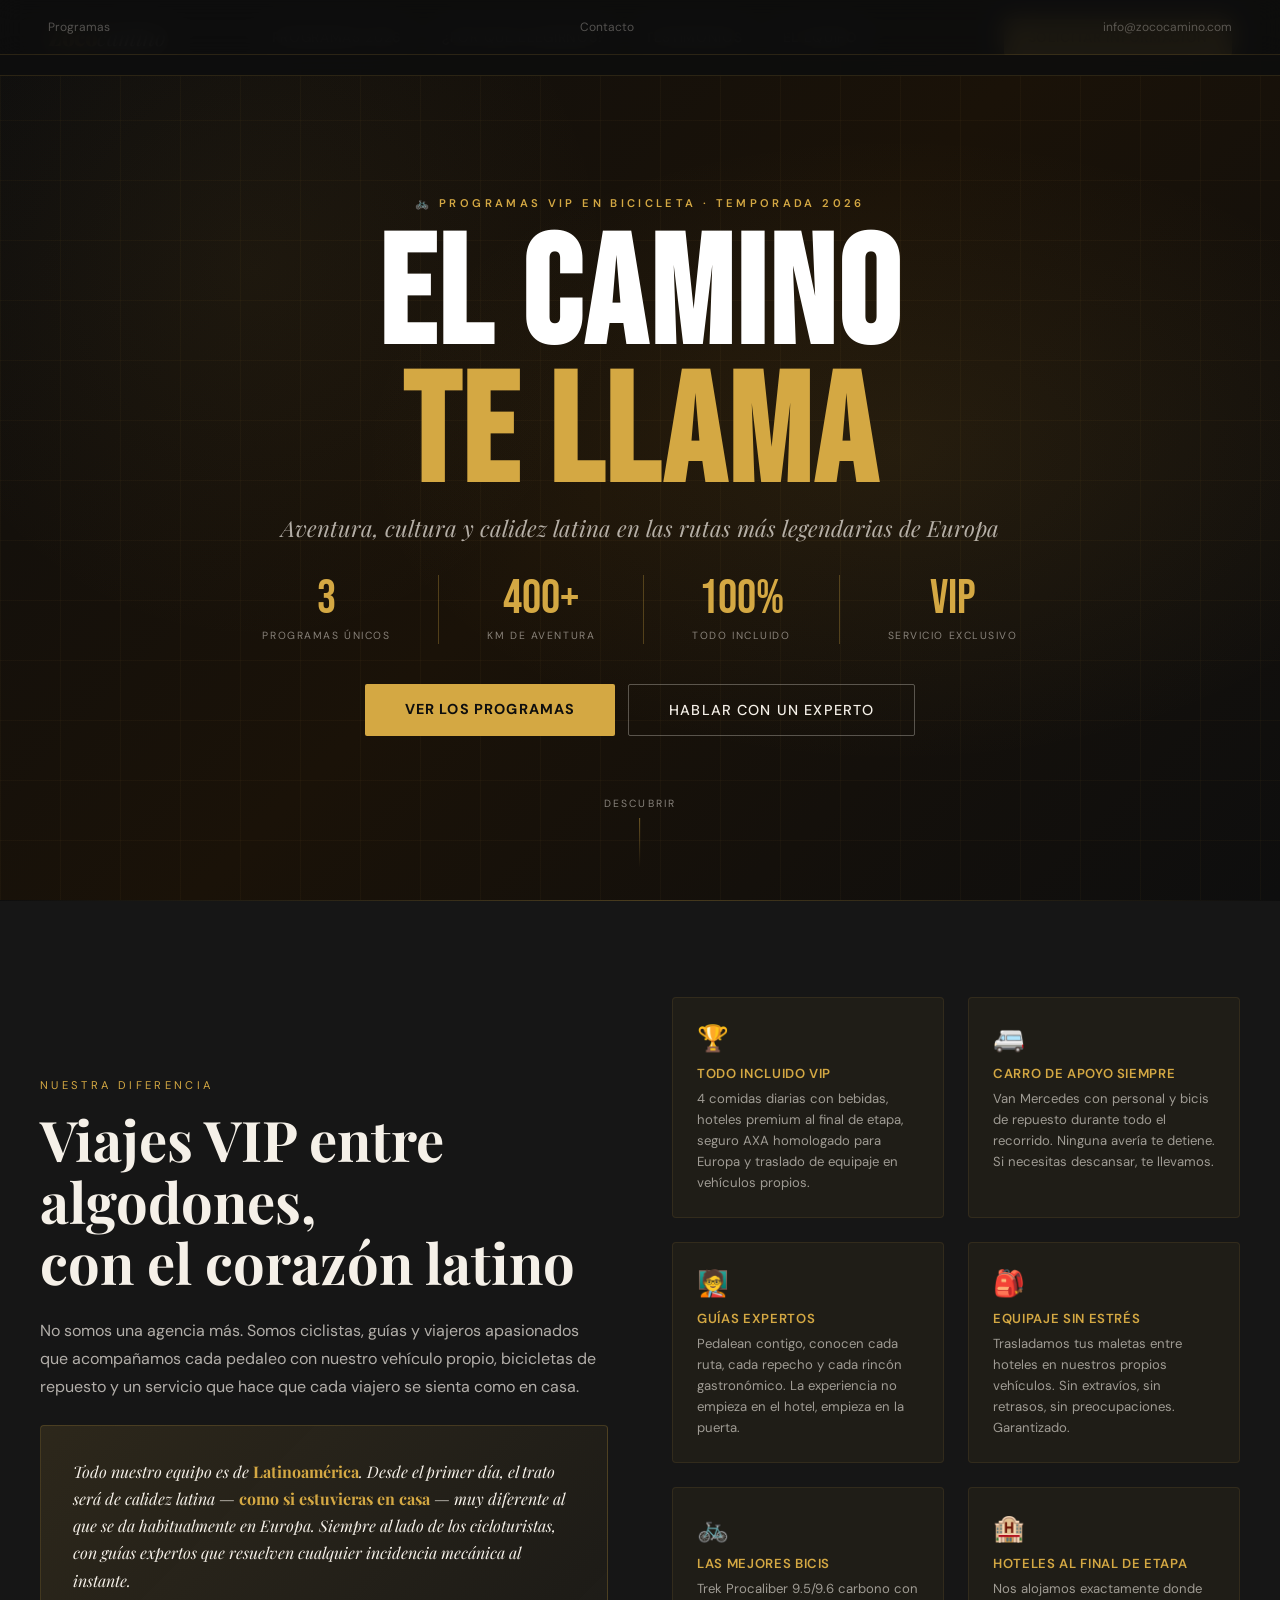
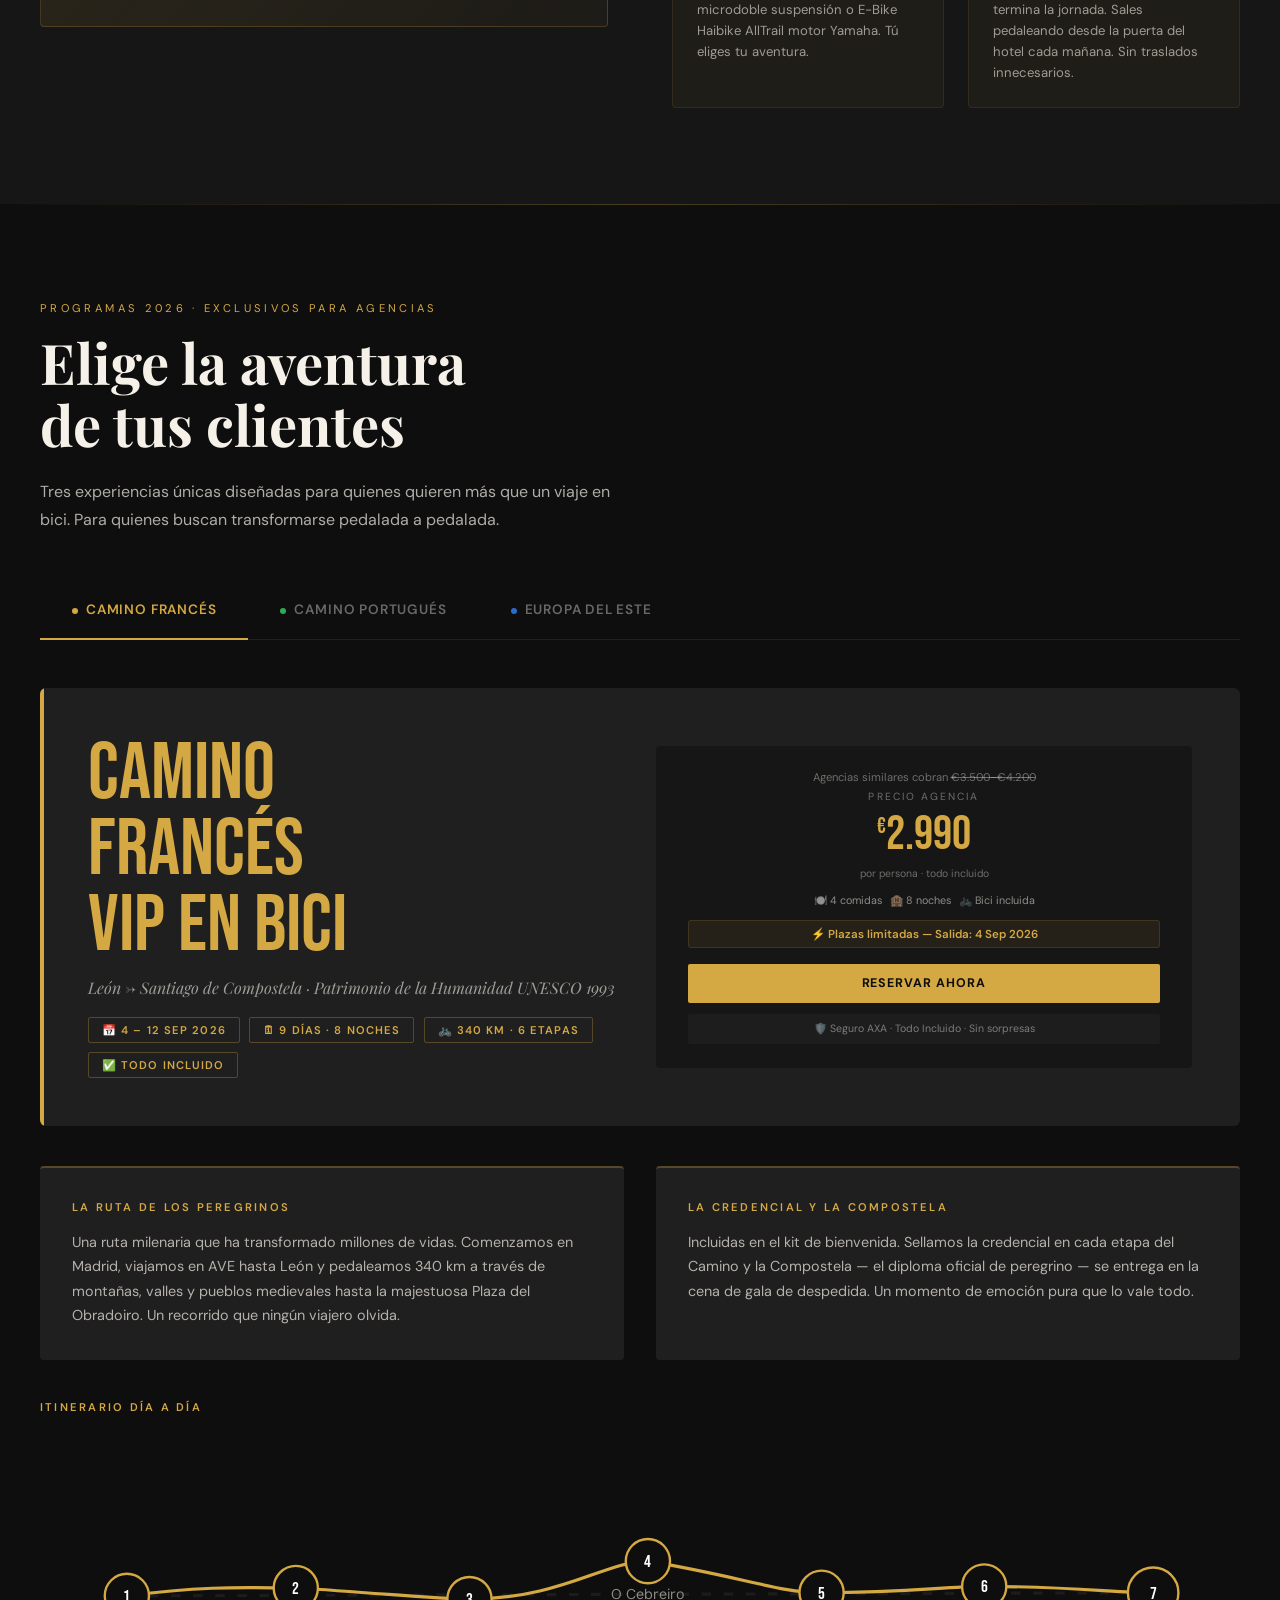
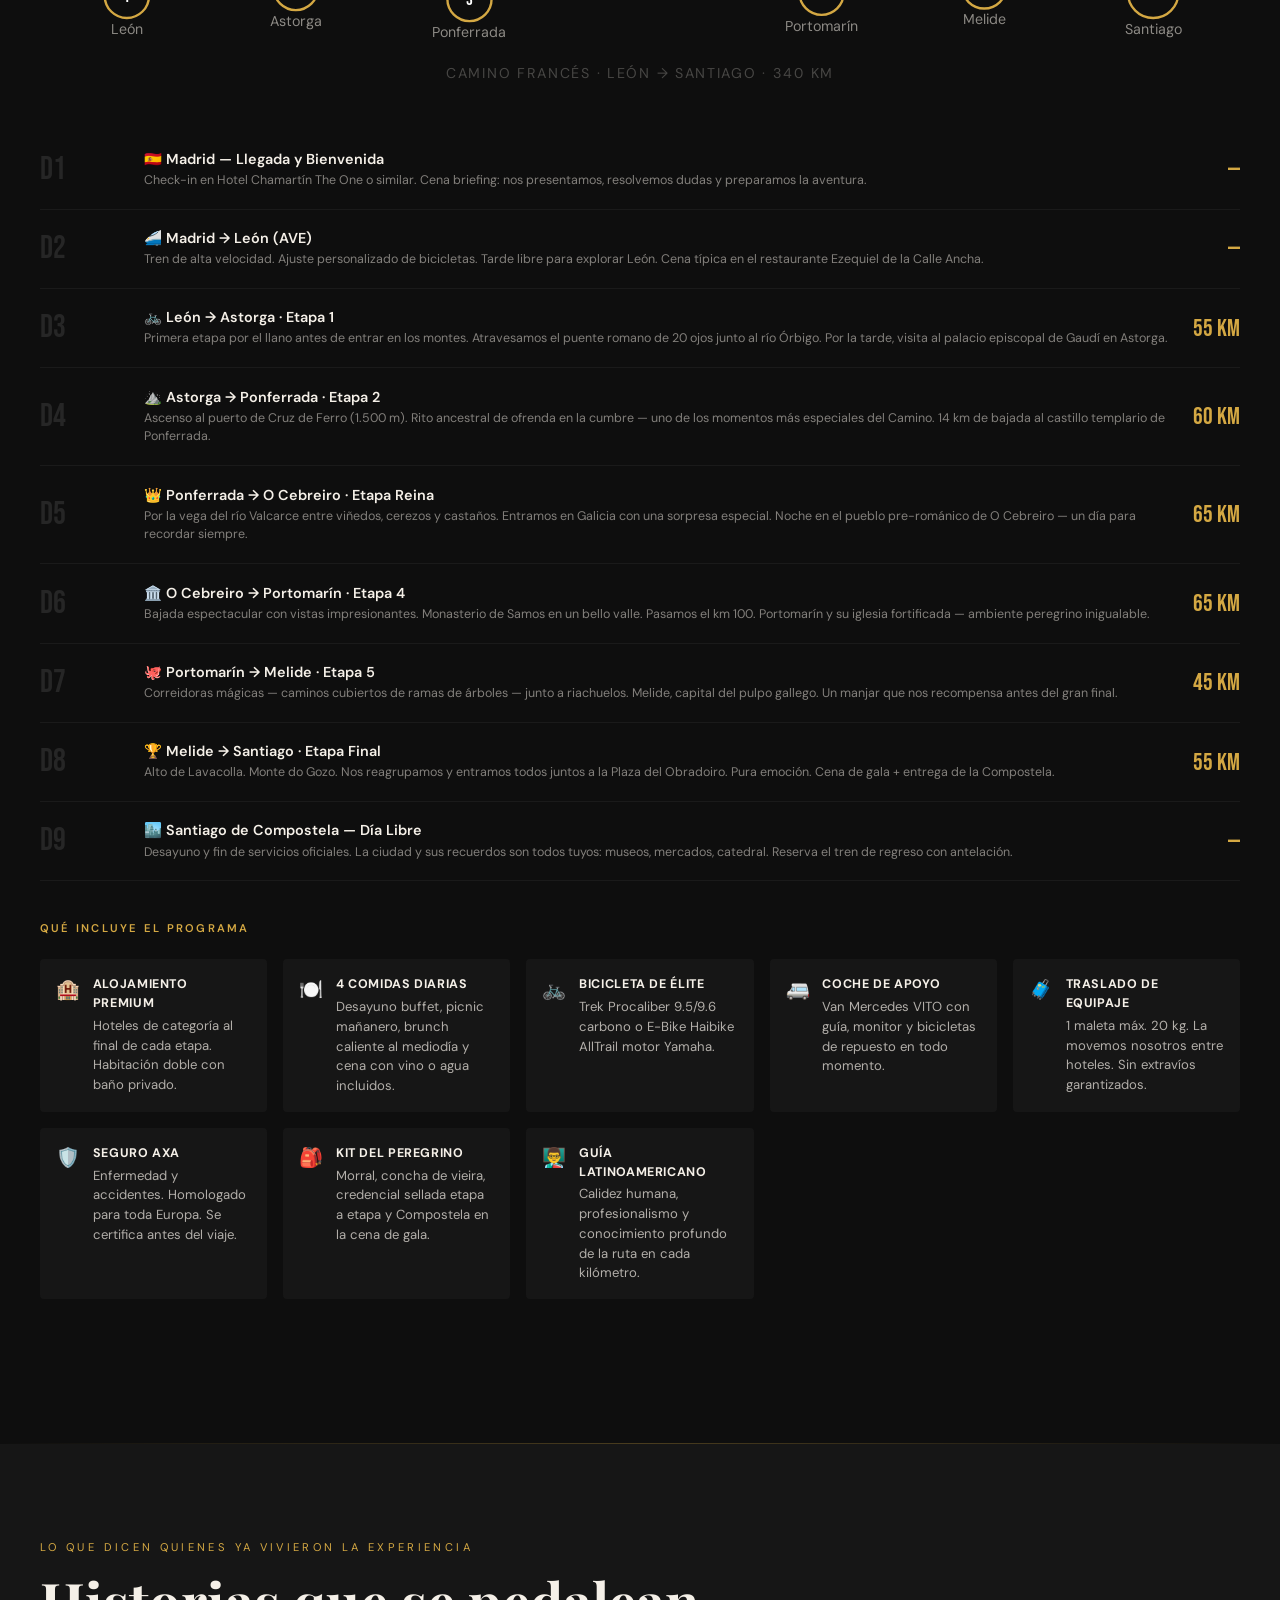
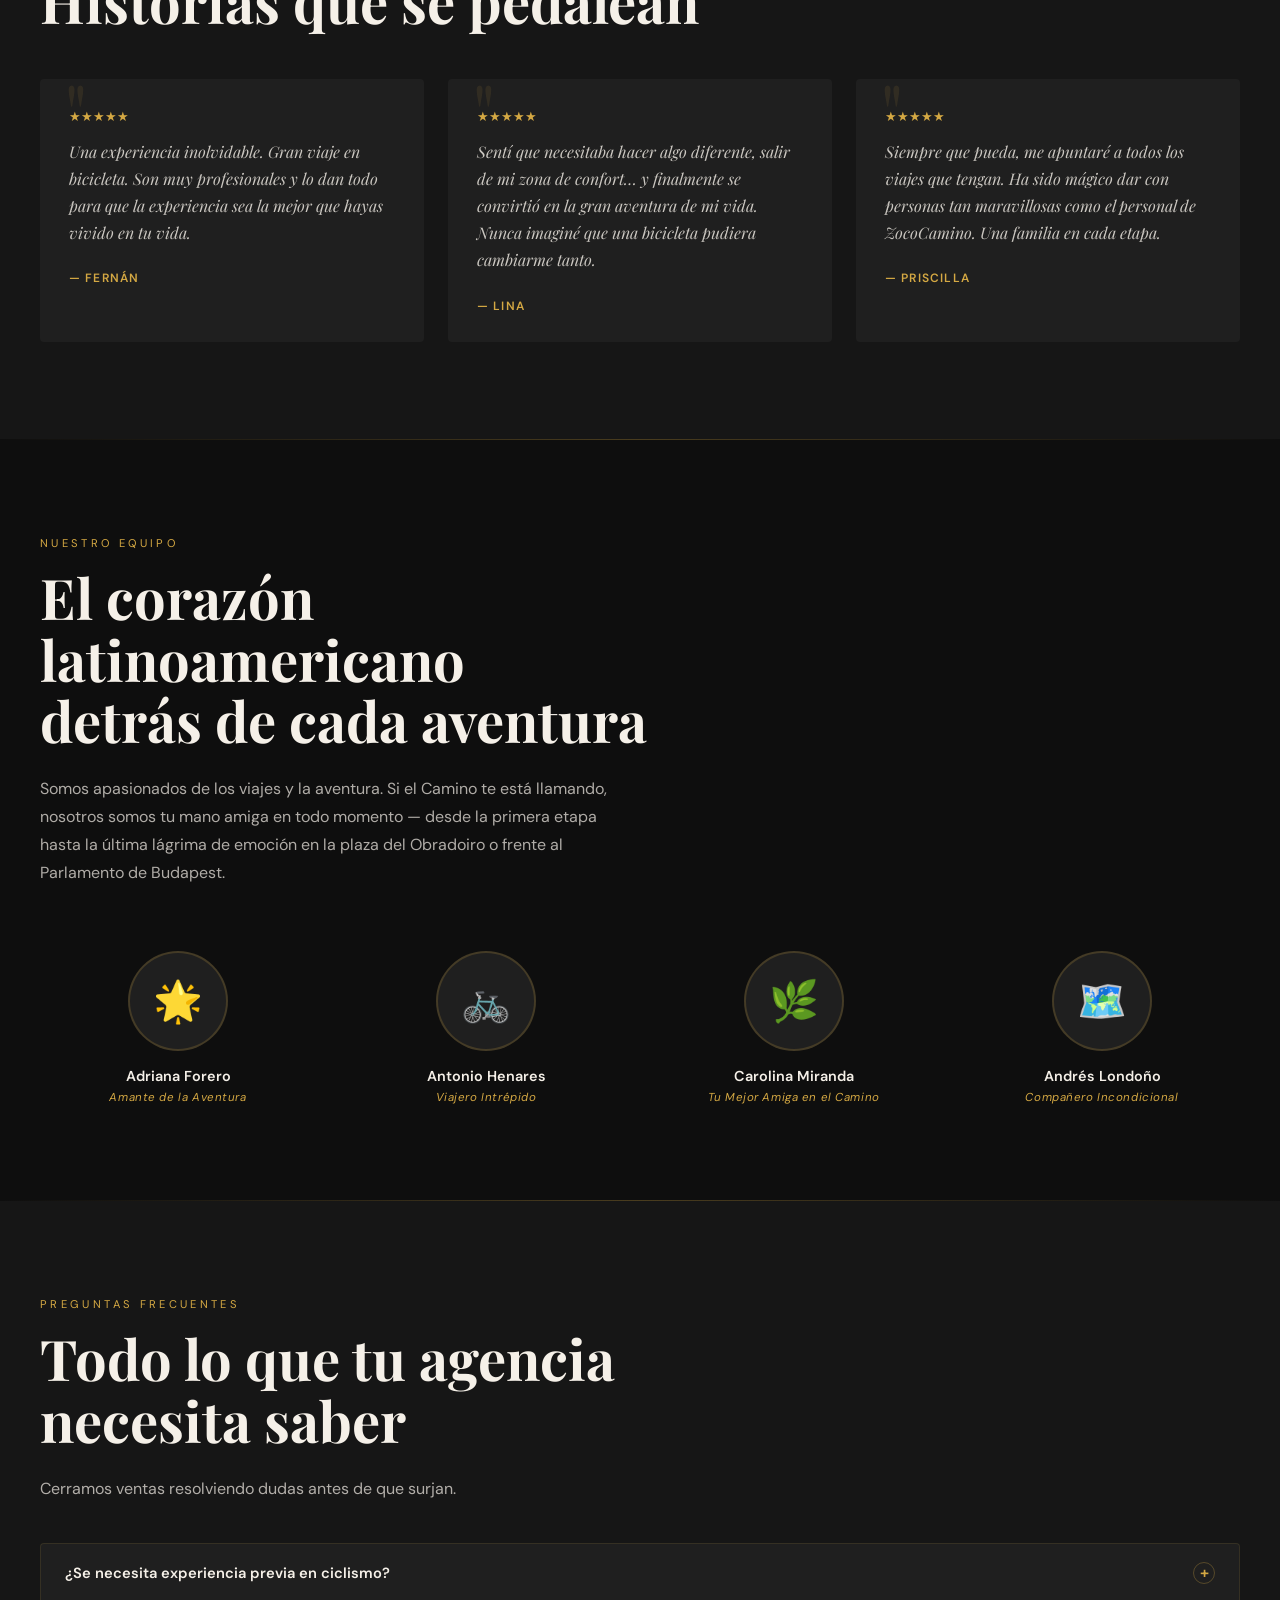
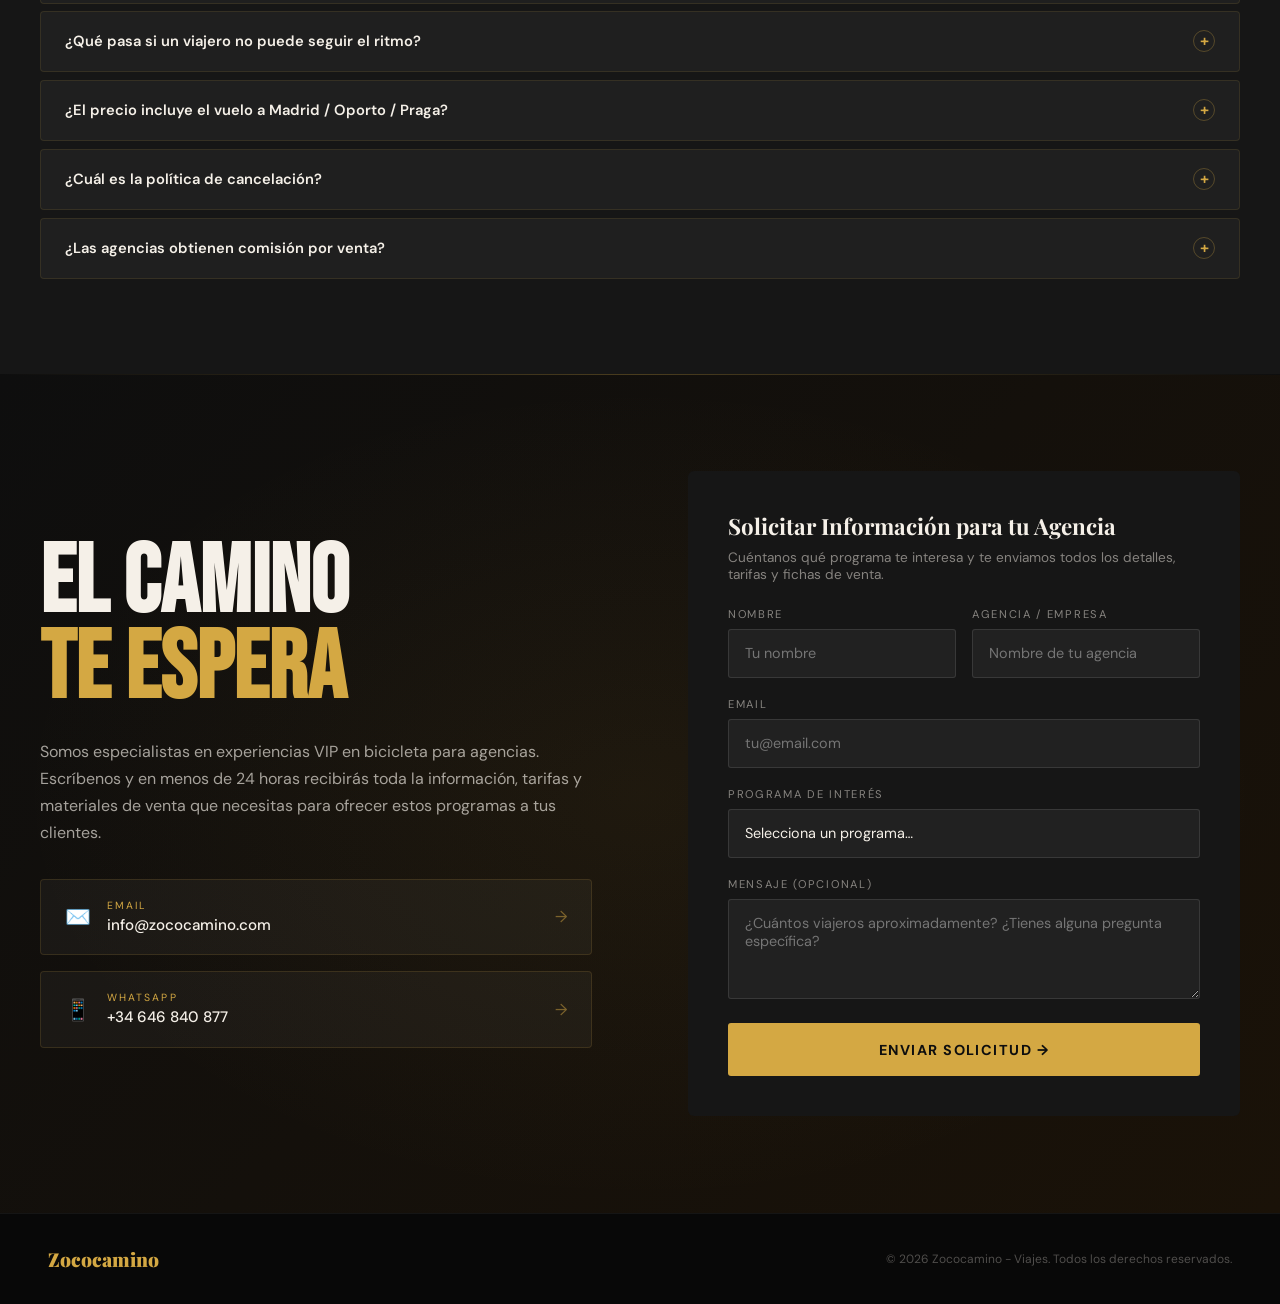
==== index.html @ 2bb159aa "feat: landing Zococamino 2026 — diseño VIP completo" ====
﻿<!DOCTYPE html>
<html lang="es">
<head>
  <meta charset="UTF-8">
  <meta name="viewport" content="width=device-width, initial-scale=1.0">
  <meta name="description" content="Zococamino — Experiencias VIP en bici 2026 para agencias: Camino de Santiago Francés, Camino Portugués por la Costa y Europa del Este. Todo incluido, guías latinoamericanos, carro de apoyo siempre.">
  <title>Zococamino · Experiencias VIP en Bicicleta 2026 para Agencias</title>
  <meta name="theme-color" content="#0E0E0E">
  <link rel="preconnect" href="https://fonts.googleapis.com">
  <link rel="preconnect" href="https://fonts.gstatic.com" crossorigin>
  <link rel="preload" as="style" href="https://fonts.googleapis.com/css2?family=Playfair+Display:ital,wght@0,400;0,700;0,900;1,400&family=DM+Sans:wght@300;400;500;600&family=Bebas+Neue&display=swap" onload="this.onload=null;this.rel='stylesheet'">
  <noscript><link rel="stylesheet" href="https://fonts.googleapis.com/css2?family=Playfair+Display:ital,wght@0,400;0,700;0,900;1,400&family=DM+Sans:wght@300;400;500;600&family=Bebas+Neue&display=swap"></noscript>
  <link rel="stylesheet" href="styles.css">
</head>
<body>

<!-- ============================
  NAV
============================= -->
<nav id="navbar" role="navigation" aria-label="Navegación principal">
  <a href="#hero" class="nav-logo" aria-label="Zococamino inicio">Zoco<span>camino</span></a>
  <ul class="nav-links" role="list">
    <li><a href="#programas">Programas 2026</a></li>
    <li><a href="#why">¿Por qué elegirnos?</a></li>
    <li><a href="#testimonios">Testimonios</a></li>
    <li><a href="#equipo">El Equipo</a></li>
    <li><a href="#contacto" class="nav-cta-mobile">Solicitar Información</a></li>
  </ul>
  <a href="#contacto" class="nav-cta">Solicitar Información</a>
  <button class="hamburger" id="hamburger" aria-label="Abrir menú" aria-expanded="false">
    <span></span><span></span><span></span>
  </button>
</nav>


<!-- ============================
  HERO
============================= -->
<section id="hero" aria-label="Portada">
  <div class="hero-bg" aria-hidden="true"></div>
  <div class="hero-grid" aria-hidden="true"></div>
  <div class="hero-content">
    <p class="hero-pretitle">🚲 Programas VIP en Bicicleta · Temporada 2026</p>
    <h1 class="hero-title">EL CAMINO<br><span class="gold">TE LLAMA</span></h1>
    <p class="hero-subtitle">Aventura, cultura y calidez latina en las rutas más legendarias de Europa</p>
    <div class="hero-stats" aria-label="Estadísticas del programa">
      <div class="hero-stat">
        <span class="hero-stat-num">3</span>
        <span class="hero-stat-label">Programas únicos</span>
      </div>
      <div class="hero-stat-divider" aria-hidden="true"></div>
      <div class="hero-stat">
        <span class="hero-stat-num">400+</span>
        <span class="hero-stat-label">km de aventura</span>
      </div>
      <div class="hero-stat-divider" aria-hidden="true"></div>
      <div class="hero-stat">
        <span class="hero-stat-num">100%</span>
        <span class="hero-stat-label">Todo incluido</span>
      </div>
      <div class="hero-stat-divider" aria-hidden="true"></div>
      <div class="hero-stat">
        <span class="hero-stat-num">VIP</span>
        <span class="hero-stat-label">Servicio exclusivo</span>
      </div>
    </div>
    <div class="hero-ctas">
      <a href="#programas" class="btn-primary">Ver los Programas</a>
      <a href="#contacto" class="btn-outline">Hablar con un experto</a>
    </div>
  </div>
  <div class="hero-scroll" aria-hidden="true">
    <span>Descubrir</span>
    <div class="hero-scroll-line"></div>
  </div>
</section>

<div class="divider" role="separator"></div>


<!-- ============================
  WHY ZOCOCAMINO
============================= -->
<section id="why" aria-labelledby="why-title">
  <div class="container">
    <div class="why-grid">
      <div class="reveal">
        <span class="section-label">Nuestra Diferencia</span>
        <h2 class="section-title" id="why-title">Viajes VIP entre algodones,<br>con el corazón latino</h2>
        <p class="section-body">
          No somos una agencia más. Somos ciclistas, guías y viajeros apasionados que acompañamos cada pedaleo con nuestro vehículo propio, bicicletas de repuesto y un servicio que hace que cada viajero se sienta como en casa.
        </p>
        <div class="highlight-box">
          <p>
            Todo nuestro equipo es de <strong>Latinoamérica</strong>. Desde el primer día, el trato será de calidez latina —
            <strong>como si estuvieras en casa</strong> — muy diferente al que se da habitualmente en Europa.
            Siempre al lado de los cicloturistas, con guías expertos que resuelven cualquier incidencia mecánica al instante.
          </p>
        </div>
      </div>
      <div class="why-features reveal reveal-delay-2">
        <div class="why-feature">
          <div class="why-feature-icon">🏆</div>
          <h4>Todo Incluido VIP</h4>
          <p>4 comidas diarias con bebidas, hoteles premium al final de etapa, seguro AXA homologado para Europa y traslado de equipaje en vehículos propios.</p>
        </div>
        <div class="why-feature">
          <div class="why-feature-icon">🚐</div>
          <h4>Carro de Apoyo Siempre</h4>
          <p>Van Mercedes con personal y bicis de repuesto durante todo el recorrido. Ninguna avería te detiene. Si necesitas descansar, te llevamos.</p>
        </div>
        <div class="why-feature">
          <div class="why-feature-icon">🧑‍🏫</div>
          <h4>Guías Expertos</h4>
          <p>Pedalean contigo, conocen cada ruta, cada repecho y cada rincón gastronómico. La experiencia no empieza en el hotel, empieza en la puerta.</p>
        </div>
        <div class="why-feature">
          <div class="why-feature-icon">🎒</div>
          <h4>Equipaje Sin Estrés</h4>
          <p>Trasladamos tus maletas entre hoteles en nuestros propios vehículos. Sin extravíos, sin retrasos, sin preocupaciones. Garantizado.</p>
        </div>
        <div class="why-feature">
          <div class="why-feature-icon">🚲</div>
          <h4>Las Mejores Bicis</h4>
          <p>Trek Procaliber 9.5/9.6 carbono con microdoble suspensión o E-Bike Haibike AllTrail motor Yamaha. Tú eliges tu aventura.</p>
        </div>
        <div class="why-feature">
          <div class="why-feature-icon">🏨</div>
          <h4>Hoteles al Final de Etapa</h4>
          <p>Nos alojamos exactamente donde termina la jornada. Sales pedaleando desde la puerta del hotel cada mañana. Sin traslados innecesarios.</p>
        </div>
      </div>
    </div>
  </div>
</section>

<div class="divider" role="separator"></div>


<!-- ============================
  PROGRAMS
============================= -->
<section id="programas" aria-labelledby="programs-title">
  <div class="container">
    <span class="section-label reveal">Programas 2026 · Exclusivos para Agencias</span>
    <h2 class="section-title reveal" id="programs-title">Elige la aventura<br>de tus clientes</h2>
    <p class="section-body reveal" style="margin-bottom:3rem">
      Tres experiencias únicas diseñadas para quienes quieren más que un viaje en bici.
      Para quienes buscan transformarse pedalada a pedalada.
    </p>

    <!-- TABS -->
    <div class="programs-tabs" role="tablist" aria-label="Selecciona un programa">
      <button class="tab-btn camino active" role="tab" aria-selected="true" aria-controls="panel-camino" data-tab="camino" id="tab-camino">
        <span class="tab-dot" aria-hidden="true"></span>Camino Francés
      </button>
      <button class="tab-btn portugues" role="tab" aria-selected="false" aria-controls="panel-portugues" data-tab="portugues" id="tab-portugues">
        <span class="tab-dot" aria-hidden="true"></span>Camino Portugués
      </button>
      <button class="tab-btn europa" role="tab" aria-selected="false" aria-controls="panel-europa" data-tab="europa" id="tab-europa">
        <span class="tab-dot" aria-hidden="true"></span>Europa del Este
      </button>
    </div>


    <!-- ================================================
      PANEL: CAMINO DE SANTIAGO FRANCÉS
    ================================================= -->
    <div class="tab-panel panel-camino active" id="panel-camino" role="tabpanel" aria-labelledby="tab-camino">

      <div class="program-banner">
        <div>
          <div class="program-banner-title">CAMINO<br>FRANCÉS<br>VIP EN BICI</div>
          <p class="program-banner-sub">León → Santiago de Compostela · Patrimonio de la Humanidad UNESCO 1993</p>
          <div class="program-tags">
            <span class="tag tag-outline">📅 4 – 12 Sep 2026</span>
            <span class="tag tag-outline">🗓 9 días · 8 noches</span>
            <span class="tag tag-outline">🚲 340 km · 6 etapas</span>
            <span class="tag tag-outline">✅ Todo Incluido</span>
          </div>
        </div>
        <div class="program-banner-price">
          <p class="price-comparison">Agencias similares cobran <s>€3.500–€4.200</s></p>
          <div class="price-label">Precio Agencia</div>
          <div class="price-amount"><span class="price-currency">€</span>2.990</div>
          <div class="price-note">por persona · todo incluido</div>
          <div class="price-includes-row">
            <span class="price-includes-item">🍽️ 4 comidas</span>
            <span class="price-includes-item">🏨 8 noches</span>
            <span class="price-includes-item">🚲 Bici incluida</span>
          </div>
          <p class="price-urgency">⚡ Plazas limitadas — Salida: 4 Sep 2026</p>
          <a href="#contacto" class="btn-primary btn-price-cta" style="margin-top:1rem;display:block;text-align:center;font-size:0.78rem;padding:0.7rem 1rem">Reservar Ahora</a>
          <p class="price-guarantee">🛡️ Seguro AXA · Todo Incluido · Sin sorpresas</p>
        </div>
      </div>

      <div class="program-details">
        <div class="detail-card">
          <h3>La Ruta de los Peregrinos</h3>
          <p>
            Una ruta milenaria que ha transformado millones de vidas. Comenzamos en Madrid, viajamos en AVE hasta León y pedaleamos 340 km a través de montañas, valles y pueblos medievales hasta la majestuosa Plaza del Obradoiro. Un recorrido que ningún viajero olvida.
          </p>
        </div>
        <div class="detail-card">
          <h3>La Credencial y la Compostela</h3>
          <p>
            Incluidas en el kit de bienvenida. Sellamos la credencial en cada etapa del Camino y la Compostela — el diploma oficial de peregrino — se entrega en la cena de gala de despedida. Un momento de emoción pura que lo vale todo.
          </p>
        </div>
      </div>

      <div class="itinerary">
        <h3>Itinerario Día a Día</h3>

        <div class="route-map-wrapper" aria-hidden="true">
          <svg class="route-svg" id="svg-frances" viewBox="0 0 760 160" xmlns="http://www.w3.org/2000/svg" overflow="visible" aria-label="Mapa de ruta Camino Francés León a Santiago" role="img">
            <line x1="55" y1="100" x2="705" y2="98" class="route-bg-line"/>
            <path class="route-path-line" pathLength="100" stroke="#D4A843"
              d="M55,100 C108,93 135,95 162,95 C215,98 248,102 272,102 C330,102 358,78 385,78 C445,88 468,98 495,98 C552,98 572,94 598,94 C652,94 682,98 705,98"/>
            <g class="route-marker" tabindex="0">
              <circle class="marker-circle" cx="55" cy="100" r="14" stroke="#D4A843"/>
              <text class="marker-num" x="55" y="100">1</text>
              <text class="marker-city" x="55" y="124">León</text>
              <g class="marker-tooltip"><rect class="tooltip-bg" x="5" y="34" width="100" height="34" rx="3" ry="3"/><text class="tooltip-name" x="55" y="54">León</text><text class="tooltip-detail" x="55" y="65">Km 0 · Inicio</text></g>
              <title>León — Km 0, inicio del Camino Francés</title>
            </g>
            <g class="route-marker" tabindex="0">
              <circle class="marker-circle" cx="162" cy="95" r="14" stroke="#D4A843"/>
              <text class="marker-num" x="162" y="95">2</text>
              <text class="marker-city" x="162" y="119">Astorga</text>
              <g class="marker-tooltip"><rect class="tooltip-bg" x="112" y="29" width="100" height="34" rx="3" ry="3"/><text class="tooltip-name" x="162" y="49">Astorga</text><text class="tooltip-detail" x="162" y="60">55 km · D3</text></g>
              <title>Astorga — 55 km, Día 3</title>
            </g>
            <g class="route-marker" tabindex="0">
              <circle class="marker-circle" cx="272" cy="102" r="14" stroke="#D4A843"/>
              <text class="marker-num" x="272" y="102">3</text>
              <text class="marker-city" x="272" y="126">Ponferrada</text>
              <g class="marker-tooltip"><rect class="tooltip-bg" x="222" y="36" width="100" height="34" rx="3" ry="3"/><text class="tooltip-name" x="272" y="56">Ponferrada</text><text class="tooltip-detail" x="272" y="67">60 km · D4</text></g>
              <title>Ponferrada — 60 km, Día 4</title>
            </g>
            <g class="route-marker" tabindex="0">
              <circle class="marker-circle" cx="385" cy="78" r="14" stroke="#D4A843"/>
              <text class="marker-num" x="385" y="78">4</text>
              <text class="marker-city" x="385" y="102">O Cebreiro</text>
              <g class="marker-tooltip"><rect class="tooltip-bg" x="335" y="12" width="100" height="34" rx="3" ry="3"/><text class="tooltip-name" x="385" y="32">O Cebreiro</text><text class="tooltip-detail" x="385" y="43">65 km · ↑ 1500m</text></g>
              <title>O Cebreiro — 65 km, Puerto 1500m, Día 5</title>
            </g>
            <g class="route-marker" tabindex="0">
              <circle class="marker-circle" cx="495" cy="98" r="14" stroke="#D4A843"/>
              <text class="marker-num" x="495" y="98">5</text>
              <text class="marker-city" x="495" y="122">Portomarín</text>
              <g class="marker-tooltip"><rect class="tooltip-bg" x="445" y="32" width="100" height="34" rx="3" ry="3"/><text class="tooltip-name" x="495" y="52">Portomarín</text><text class="tooltip-detail" x="495" y="63">65 km · D6</text></g>
              <title>Portomarín — 65 km, Día 6</title>
            </g>
            <g class="route-marker" tabindex="0">
              <circle class="marker-circle" cx="598" cy="94" r="14" stroke="#D4A843"/>
              <text class="marker-num" x="598" y="94">6</text>
              <text class="marker-city" x="598" y="118">Melide</text>
              <g class="marker-tooltip"><rect class="tooltip-bg" x="548" y="28" width="100" height="34" rx="3" ry="3"/><text class="tooltip-name" x="598" y="48">Melide</text><text class="tooltip-detail" x="598" y="59">45 km · D7</text></g>
              <title>Melide — 45 km, Día 7</title>
            </g>
            <g class="route-marker" tabindex="0">
              <circle class="marker-circle" cx="705" cy="98" r="16" stroke="#D4A843" stroke-width="2.5"/>
              <text class="marker-num" x="705" y="98">7</text>
              <text class="marker-city" x="705" y="124">Santiago</text>
              <g class="marker-tooltip"><rect class="tooltip-bg" x="655" y="32" width="100" height="34" rx="3" ry="3"/><text class="tooltip-name" x="705" y="52">Santiago</text><text class="tooltip-detail" x="705" y="63">55 km · Final 🏆</text></g>
              <title>Santiago de Compostela — Etapa Final</title>
            </g>
            <text class="route-label" x="380" y="152">CAMINO FRANCÉS · LEÓN → SANTIAGO · 340 KM</text>
          </svg>
        </div>

        <div class="stages">
          <div class="stage">
            <div class="stage-num">D1</div>
            <div class="stage-info">
              <h4>🇪🇸 Madrid — Llegada y Bienvenida</h4>
              <p>Check-in en Hotel Chamartín The One o similar. Cena briefing: nos presentamos, resolvemos dudas y preparamos la aventura.</p>
            </div>
            <div class="stage-km">—</div>
          </div>
          <div class="stage">
            <div class="stage-num">D2</div>
            <div class="stage-info">
              <h4>🚄 Madrid → León (AVE)</h4>
              <p>Tren de alta velocidad. Ajuste personalizado de bicicletas. Tarde libre para explorar León. Cena típica en el restaurante Ezequiel de la Calle Ancha.</p>
            </div>
            <div class="stage-km">—</div>
          </div>
          <div class="stage">
            <div class="stage-num">D3</div>
            <div class="stage-info">
              <h4>🚲 León → Astorga · Etapa 1</h4>
              <p>Primera etapa por el llano antes de entrar en los montes. Atravesamos el puente romano de 20 ojos junto al río Órbigo. Por la tarde, visita al palacio episcopal de Gaudí en Astorga.</p>
            </div>
            <div class="stage-km">55 km</div>
          </div>
          <div class="stage">
            <div class="stage-num">D4</div>
            <div class="stage-info">
              <h4>⛰️ Astorga → Ponferrada · Etapa 2</h4>
              <p>Ascenso al puerto de Cruz de Ferro (1.500 m). Rito ancestral de ofrenda en la cumbre — uno de los momentos más especiales del Camino. 14 km de bajada al castillo templario de Ponferrada.</p>
            </div>
            <div class="stage-km">60 km</div>
          </div>
          <div class="stage">
            <div class="stage-num">D5</div>
            <div class="stage-info">
              <h4>👑 Ponferrada → O Cebreiro · Etapa Reina</h4>
              <p>Por la vega del río Valcarce entre viñedos, cerezos y castaños. Entramos en Galicia con una sorpresa especial. Noche en el pueblo pre-románico de O Cebreiro — un día para recordar siempre.</p>
            </div>
            <div class="stage-km">65 km</div>
          </div>
          <div class="stage">
            <div class="stage-num">D6</div>
            <div class="stage-info">
              <h4>🏛️ O Cebreiro → Portomarín · Etapa 4</h4>
              <p>Bajada espectacular con vistas impresionantes. Monasterio de Samos en un bello valle. Pasamos el km 100. Portomarín y su iglesia fortificada — ambiente peregrino inigualable.</p>
            </div>
            <div class="stage-km">65 km</div>
          </div>
          <div class="stage">
            <div class="stage-num">D7</div>
            <div class="stage-info">
              <h4>🐙 Portomarín → Melide · Etapa 5</h4>
              <p>Correidoras mágicas — caminos cubiertos de ramas de árboles — junto a riachuelos. Melide, capital del pulpo gallego. Un manjar que nos recompensa antes del gran final.</p>
            </div>
            <div class="stage-km">45 km</div>
          </div>
          <div class="stage">
            <div class="stage-num">D8</div>
            <div class="stage-info">
              <h4>🏆 Melide → Santiago · Etapa Final</h4>
              <p>Alto de Lavacolla. Monte do Gozo. Nos reagrupamos y entramos todos juntos a la Plaza del Obradoiro. Pura emoción. Cena de gala + entrega de la Compostela.</p>
            </div>
            <div class="stage-km">55 km</div>
          </div>
          <div class="stage">
            <div class="stage-num">D9</div>
            <div class="stage-info">
              <h4>🏙️ Santiago de Compostela — Día Libre</h4>
              <p>Desayuno y fin de servicios oficiales. La ciudad y sus recuerdos son todos tuyos: museos, mercados, catedral. Reserva el tren de regreso con antelación.</p>
            </div>
            <div class="stage-km">—</div>
          </div>
        </div>
      </div>

      <div class="includes-section">
        <h3 class="includes-title">Qué Incluye el Programa</h3>
        <div class="includes-grid">
          <div class="include-item">
            <div class="include-icon">🏨</div>
            <div class="include-text"><strong>Alojamiento Premium</strong>Hoteles de categoría al final de cada etapa. Habitación doble con baño privado.</div>
          </div>
          <div class="include-item">
            <div class="include-icon">🍽️</div>
            <div class="include-text"><strong>4 Comidas Diarias</strong>Desayuno buffet, picnic mañanero, brunch caliente al mediodía y cena con vino o agua incluidos.</div>
          </div>
          <div class="include-item">
            <div class="include-icon">🚲</div>
            <div class="include-text"><strong>Bicicleta de Élite</strong>Trek Procaliber 9.5/9.6 carbono o E-Bike Haibike AllTrail motor Yamaha.</div>
          </div>
          <div class="include-item">
            <div class="include-icon">🚐</div>
            <div class="include-text"><strong>Coche de Apoyo</strong>Van Mercedes VITO con guía, monitor y bicicletas de repuesto en todo momento.</div>
          </div>
          <div class="include-item">
            <div class="include-icon">🧳</div>
            <div class="include-text"><strong>Traslado de Equipaje</strong>1 maleta máx. 20 kg. La movemos nosotros entre hoteles. Sin extravíos garantizados.</div>
          </div>
          <div class="include-item">
            <div class="include-icon">🛡️</div>
            <div class="include-text"><strong>Seguro AXA</strong>Enfermedad y accidentes. Homologado para toda Europa. Se certifica antes del viaje.</div>
          </div>
          <div class="include-item">
            <div class="include-icon">🎒</div>
            <div class="include-text"><strong>Kit del Peregrino</strong>Morral, concha de vieira, credencial sellada etapa a etapa y Compostela en la cena de gala.</div>
          </div>
          <div class="include-item">
            <div class="include-icon">👨‍🏫</div>
            <div class="include-text"><strong>Guía Latinoamericano</strong>Calidez humana, profesionalismo y conocimiento profundo de la ruta en cada kilómetro.</div>
          </div>
        </div>
      </div>
    </div>


    <!-- ================================================
      PANEL: CAMINO PORTUGUÉS POR LA COSTA
    ================================================= -->
    <div class="tab-panel panel-portugues" id="panel-portugues" role="tabpanel" aria-labelledby="tab-portugues">

      <div class="program-banner">
        <div>
          <div class="program-banner-title">CAMINO<br>PORTUGUÉS<br>POR LA COSTA</div>
          <p class="program-banner-sub">Oporto → Santiago de Compostela · 2 países, 2 culturas, 1 Camino</p>
          <div class="program-tags">
            <span class="tag tag-green">🌊 Costa Atlántica</span>
            <span class="tag tag-green">🗓 8 días · 7 noches</span>
            <span class="tag tag-green">🚲 335 km · 6 etapas</span>
            <span class="tag tag-green">🇵🇹 🇪🇸 2 países</span>
          </div>
        </div>
        <div class="program-banner-price">
          <p class="price-comparison">Agencias similares cobran <s>€3.500–€4.200</s></p>
          <div class="price-label">Precio Agencia</div>
          <div class="price-amount"><span class="price-currency">€</span>2.990</div>
          <div class="price-note">por persona · todo incluido</div>
          <div class="price-includes-row">
            <span class="price-includes-item">🍽️ 4 comidas</span>
            <span class="price-includes-item">🏨 7 noches</span>
            <span class="price-includes-item">🚲 Bici incluida</span>
          </div>
          <p class="price-urgency">⚡ Plazas limitadas — Consultar fechas 2026</p>
          <a href="#contacto" class="btn-primary btn-price-cta" style="margin-top:1rem;display:block;text-align:center;font-size:0.78rem;padding:0.7rem 1rem;background:#2EAA5C">Consultar Disponibilidad</a>
          <p class="price-guarantee">🛡️ Seguro AXA · Todo Incluido · Sin sorpresas</p>
        </div>
      </div>

      <div class="program-details">
        <div class="detail-card">
          <h3>La Ruta del Atlántico</h3>
          <p>
            Desde las calles históricas de Oporto hasta la catedral de Santiago. Pedaleamos junto al Océano Atlántico, cruzamos la frontera hispano-portuguesa por el río Miño y subimos por la bella ría de Vigo. Una ruta ancestral y costera que une dos culturas hermanas.
          </p>
        </div>
        <div class="detail-card">
          <h3>Gastronomía Portuguesa y Gallega</h3>
          <p>
            Francesinha en Oporto, bacalao a brás, pasteles de nata y sardinas a la brasa. Al cruzar a Galicia: mariscos, pulpo a feira, zamburiñas y empanada gallega. El Camino también se saborea.
          </p>
        </div>
      </div>

      <div class="itinerary">
        <h3>Itinerario Día a Día</h3>

        <div class="route-map-wrapper" aria-hidden="true">
          <svg class="route-svg" id="svg-portugues" viewBox="0 0 760 160" xmlns="http://www.w3.org/2000/svg" overflow="visible" aria-label="Mapa de ruta Camino Portugués Oporto a Santiago" role="img">
            <line x1="55" y1="96" x2="705" y2="96" class="route-bg-line"/>
            <path class="route-path-line" pathLength="100" stroke="#2EAA5C"
              d="M55,96 C107,92 132,92 160,92 C213,92 242,96 268,96 C321,95 348,93 375,93 C428,96 454,100 480,100 C534,100 560,94 588,94 C647,94 676,96 705,96"/>
            <g class="route-marker" tabindex="0">
              <circle class="marker-circle" cx="55" cy="96" r="14" stroke="#2EAA5C"/>
              <text class="marker-num" x="55" y="96">1</text>
              <text class="marker-city" x="55" y="120">Oporto</text>
              <g class="marker-tooltip"><rect class="tooltip-bg" x="5" y="30" width="100" height="34" rx="3" ry="3"/><text class="tooltip-name" x="55" y="50">Oporto</text><text class="tooltip-detail" x="55" y="61">Inicio 🇵🇹</text></g>
              <title>Oporto — Inicio del Camino Portugués</title>
            </g>
            <g class="route-marker" tabindex="0">
              <circle class="marker-circle" cx="160" cy="92" r="14" stroke="#2EAA5C"/>
              <text class="marker-num" x="160" y="92">2</text>
              <text class="marker-city" x="160" y="116">Esposende</text>
              <g class="marker-tooltip"><rect class="tooltip-bg" x="110" y="26" width="100" height="34" rx="3" ry="3"/><text class="tooltip-name" x="160" y="46">Esposende</text><text class="tooltip-detail" x="160" y="57">60 km · D2</text></g>
              <title>Esposende — 60 km, Día 2</title>
            </g>
            <g class="route-marker" tabindex="0">
              <circle class="marker-circle" cx="268" cy="96" r="14" stroke="#2EAA5C"/>
              <text class="marker-num" x="268" y="96">3</text>
              <text class="marker-city" x="268" y="120">Caminha</text>
              <g class="marker-tooltip"><rect class="tooltip-bg" x="218" y="30" width="100" height="34" rx="3" ry="3"/><text class="tooltip-name" x="268" y="50">Caminha</text><text class="tooltip-detail" x="268" y="61">55 km · D3</text></g>
              <title>Caminha — 55 km, Día 3</title>
            </g>
            <g class="route-marker" tabindex="0">
              <circle class="marker-circle" cx="375" cy="93" r="14" stroke="#2EAA5C"/>
              <text class="marker-num" x="375" y="93">4</text>
              <text class="marker-city" x="375" y="117">Vigo</text>
              <g class="marker-tooltip"><rect class="tooltip-bg" x="325" y="27" width="100" height="34" rx="3" ry="3"/><text class="tooltip-name" x="375" y="47">Vigo</text><text class="tooltip-detail" x="375" y="58">60 km · 🇪🇸</text></g>
              <title>Vigo — 60 km, Día 4, se cruza a España</title>
            </g>
            <g class="route-marker" tabindex="0">
              <circle class="marker-circle" cx="480" cy="100" r="14" stroke="#2EAA5C"/>
              <text class="marker-num" x="480" y="100">5</text>
              <text class="marker-city" x="480" y="124">Pontevedra</text>
              <g class="marker-tooltip"><rect class="tooltip-bg" x="430" y="34" width="100" height="34" rx="3" ry="3"/><text class="tooltip-name" x="480" y="54">Pontevedra</text><text class="tooltip-detail" x="480" y="65">75 km · D5</text></g>
              <title>Pontevedra — 75 km, Día 5</title>
            </g>
            <g class="route-marker" tabindex="0">
              <circle class="marker-circle" cx="588" cy="94" r="14" stroke="#2EAA5C"/>
              <text class="marker-num" x="588" y="94">6</text>
              <text class="marker-city" x="588" y="118">Padrón</text>
              <g class="marker-tooltip"><rect class="tooltip-bg" x="538" y="28" width="100" height="34" rx="3" ry="3"/><text class="tooltip-name" x="588" y="48">Padrón</text><text class="tooltip-detail" x="588" y="59">úbt. etapa</text></g>
              <title>Padrón — Última parada antes de Santiago</title>
            </g>
            <g class="route-marker" tabindex="0">
              <circle class="marker-circle" cx="705" cy="96" r="16" stroke="#2EAA5C" stroke-width="2.5"/>
              <text class="marker-num" x="705" y="96">7</text>
              <text class="marker-city" x="705" y="122">Santiago</text>
              <g class="marker-tooltip"><rect class="tooltip-bg" x="655" y="30" width="100" height="34" rx="3" ry="3"/><text class="tooltip-name" x="705" y="50">Santiago</text><text class="tooltip-detail" x="705" y="61">25 km · Final 🏆</text></g>
              <title>Santiago de Compostela — Etapa Final</title>
            </g>
            <text class="route-label" x="380" y="152">CAMINO PORTUGUÉS · OPORTO → SANTIAGO · 335 KM</text>
          </svg>
        </div>

        <div class="stages">
          <div class="stage">
            <div class="stage-num">D1</div>
            <div class="stage-info">
              <h4>🇵🇹 Llegada a Oporto</h4>
              <p>Bienvenida en el hotel. Cena briefing para conocer al grupo, presentar el equipo y repasar el itinerario de la aventura.</p>
            </div>
            <div class="stage-km">—</div>
          </div>
          <div class="stage">
            <div class="stage-num">D2</div>
            <div class="stage-info">
              <h4>🌊 Oporto → Esposende · Etapa 1</h4>
              <p>Salida por las calles de Oporto y el margen del río Duero. Al Atlántico con sus playas interminables. Vila do Conde, cuna de navegantes. Desnivel +195 m.</p>
            </div>
            <div class="stage-km">60 km</div>
          </div>
          <div class="stage">
            <div class="stage-num">D3</div>
            <div class="stage-info">
              <h4>🌿 Esposende → Caminha · Etapa 2</h4>
              <p>Costa Atlántica con incursiones tierra adentro por caminos anchos. Llegamos al río Miño — la frontera natural entre Portugal y España. Desnivel +480 m.</p>
            </div>
            <div class="stage-km">55 km</div>
          </div>
          <div class="stage">
            <div class="stage-num">D4</div>
            <div class="stage-info">
              <h4>🏰 Caminha ↔ Valença do Minho · Etapa 3</h4>
              <p>Por ambas orillas del río Miño. Cruzamos la frontera España–Portugal. Visita a la imponente Fortaleza medieval de Valença. Jornada cómoda entre pequeñas aldeas.</p>
            </div>
            <div class="stage-km">60 km</div>
          </div>
          <div class="stage">
            <div class="stage-num">D5</div>
            <div class="stage-info">
              <h4>⛵ Caminha → Baiona → Vigo · Etapa 4</h4>
              <p>Cruzamos en barca la desembocadura del Miño — momento único con el océano enfrente. Villa amurallada de Baiona. Subida por la espectacular ría de Vigo.</p>
            </div>
            <div class="stage-km">60 km</div>
          </div>
          <div class="stage">
            <div class="stage-num">D6</div>
            <div class="stage-info">
              <h4>🌳 Vigo → Pontevedra → Padrón · Etapa 5</h4>
              <p>Correidoras gallegas junto a riachuelos. Pontevedra monumental. Etapa exigente con la recompensa de Padrón al final.</p>
            </div>
            <div class="stage-km">75 km</div>
          </div>
          <div class="stage">
            <div class="stage-num">D7</div>
            <div class="stage-info">
              <h4>🏆 Padrón → Santiago · Etapa Final</h4>
              <p>Entrada por el sur de la ciudad. Últimas subidas del Camino. La catedral ya se perfila. Cena de gala + entrega de la Compostela. Desnivel +500 m.</p>
            </div>
            <div class="stage-km">25 km</div>
          </div>
          <div class="stage">
            <div class="stage-num">D8</div>
            <div class="stage-info">
              <h4>🏙️ Santiago de Compostela — Día Libre</h4>
              <p>Desayuno y fin de servicios. La ciudad y sus recuerdos son todos tuyos. Reserva el tren de regreso con antelación.</p>
            </div>
            <div class="stage-km">—</div>
          </div>
        </div>
      </div>

      <div class="includes-section">
        <h3 class="includes-title">Qué Incluye el Programa</h3>
        <div class="includes-grid">
          <div class="include-item">
            <div class="include-icon">🏨</div>
            <div class="include-text"><strong>Alojamiento Premium</strong>Mejores hoteles de la ruta en destino de etapa, baño privado incluido.</div>
          </div>
          <div class="include-item">
            <div class="include-icon">🍽️</div>
            <div class="include-text"><strong>4 Comidas Diarias</strong>Desayuno, picnic, brunch y cena con vino o agua incluidos.</div>
          </div>
          <div class="include-item">
            <div class="include-icon">🚲</div>
            <div class="include-text"><strong>Bicicleta de Élite</strong>Trek Procaliber carbono o E-Bike Haibike motor Yamaha.</div>
          </div>
          <div class="include-item">
            <div class="include-icon">🚐</div>
            <div class="include-text"><strong>Coche de Apoyo</strong>Van Mercedes VITO siempre a tu lado con guía y bicicletas de repuesto.</div>
          </div>
          <div class="include-item">
            <div class="include-icon">🧳</div>
            <div class="include-text"><strong>Traslado de Equipaje</strong>1 maleta máx. 20 kg. La transportamos entre hoteles en vehículos propios.</div>
          </div>
          <div class="include-item">
            <div class="include-icon">🛡️</div>
            <div class="include-text"><strong>Seguro AXA</strong>Enfermedad y accidentes, homologado para toda Europa.</div>
          </div>
          <div class="include-item">
            <div class="include-icon">🎒</div>
            <div class="include-text"><strong>Kit del Peregrino</strong>Morral, concha de vieira, credencial sellada y Compostela en la cena de gala.</div>
          </div>
          <div class="include-item">
            <div class="include-icon">👨‍🏫</div>
            <div class="include-text"><strong>Guía Latinoamericano</strong>Calidez y profesionalismo en cada kilómetro del Camino.</div>
          </div>
        </div>
      </div>
    </div>


    <!-- ================================================
      PANEL: EUROPA DEL ESTE EN E-BIKE
    ================================================= -->
    <div class="tab-panel panel-europa" id="panel-europa" role="tabpanel" aria-labelledby="tab-europa">

      <div class="program-banner">
        <div>
          <div class="program-banner-title">EUROPA<br>DEL ESTE<br>EN E-BIKE</div>
          <p class="program-banner-sub">Praga · Viena · Bratislava · Budapest · 4 países, 4 fronteras, 7 ciudades</p>
          <div class="program-tags">
            <span class="tag tag-blue">🗓 10 días · 9 noches</span>
            <span class="tag tag-blue">⚡ 400 km · E-Bike</span>
            <span class="tag tag-blue">🏛️ 4 capitales europeas</span>
            <span class="tag tag-blue">🌊 El gran Danubio</span>
          </div>
        </div>
        <div class="program-banner-price">
          <p class="price-comparison">Precio especial para agencias colaboradoras</p>
          <div class="price-label">Precio Especial Agencias</div>
          <div class="price-amount" style="font-size:2rem;padding-top:0.5rem">Consultar</div>
          <div class="price-note">precio especial agencias 2026</div>
          <div class="price-includes-row">
            <span class="price-includes-item">🍽️ Media pensión</span>
            <span class="price-includes-item">🏨 9 noches</span>
            <span class="price-includes-item">⚡ E-Bike incluida</span>
          </div>
          <p class="price-urgency">⚡ Plazas limitadas — Consultar fechas disponibles</p>
          <a href="#contacto" class="btn-primary btn-price-cta" style="margin-top:1rem;display:block;text-align:center;font-size:0.78rem;padding:0.7rem 1rem;background:#2A6BCC">Solicitar Precio</a>
          <p class="price-guarantee">🛡️ Seguro AXA · Todo Incluido · Sin sorpresas</p>
        </div>
      </div>

      <div class="program-details">
        <div class="detail-card">
          <h3>4 Capitales Europeas en Bici</h3>
          <p>
            El viaje definitivo para quienes quieren ver la historia de Europa desde la silla de una bicicleta. Comenzamos en la mágica Praga, pedaleamos por el Danubio hasta Viena, cruzamos a Bratislava y terminamos en la vibrante Budapest. Un recorrido histórico sin igual.
          </p>
        </div>
        <div class="detail-card">
          <h3>Todo en E-Bike Haibike AllTrail</h3>
          <p>
            Exclusivamente en E-Bike con motor Yamaha. Más distancia, menos cansancio, más cultura y gastronomía. Conquistarás 400 km por pistas junto al Danubio sin sacrificar ni un momento de disfrute. La aventura inteligente.
          </p>
        </div>
      </div>

      <div class="itinerary">
        <h3>Itinerario Día a Día</h3>

        <div class="route-map-wrapper" aria-hidden="true">
          <svg class="route-svg" id="svg-europa" viewBox="0 0 760 160" xmlns="http://www.w3.org/2000/svg" overflow="visible" aria-label="Mapa de ruta Europa del Este Praga a Budapest" role="img">
            <line x1="45" y1="96" x2="715" y2="93" class="route-bg-line"/>
            <path class="route-path-line" pathLength="100" stroke="#2A6BCC"
              d="M45,90 C92,93 116,96 140,96 C189,97 214,98 238,98 C289,99 315,100 340,100 C389,100 413,98 438,98 C487,98 511,98 535,98 C584,98 605,94 625,94 C670,93 693,93 714,93"/>
            <g class="route-marker" tabindex="0">
              <circle class="marker-circle" cx="45" cy="90" r="14" stroke="#2A6BCC"/>
              <text class="marker-num" x="45" y="90">1</text>
              <text class="marker-city" x="45" y="114">Praga</text>
              <g class="marker-tooltip"><rect class="tooltip-bg" x="5" y="24" width="100" height="34" rx="3" ry="3"/><text class="tooltip-name" x="55" y="44">Praga</text><text class="tooltip-detail" x="55" y="55">Inicio 🇨🇿</text></g>
              <title>Praga — Inicio del recorrido, República Checa</title>
            </g>
            <g class="route-marker" tabindex="0">
              <circle class="marker-circle" cx="140" cy="96" r="14" stroke="#2A6BCC"/>
              <text class="marker-num" x="140" y="96">2</text>
              <text class="marker-city" x="140" y="120">Tulln</text>
              <g class="marker-tooltip"><rect class="tooltip-bg" x="90" y="30" width="100" height="34" rx="3" ry="3"/><text class="tooltip-name" x="140" y="50">Tulln</text><text class="tooltip-detail" x="140" y="61">Bus + 40 km</text></g>
              <title>Tulln an der Donau — Bus Praga-Austria + 40 km bici</title>
            </g>
            <g class="route-marker" tabindex="0">
              <circle class="marker-circle" cx="238" cy="98" r="14" stroke="#2A6BCC"/>
              <text class="marker-num" x="238" y="98">3</text>
              <text class="marker-city" x="238" y="122">Viena</text>
              <g class="marker-tooltip"><rect class="tooltip-bg" x="188" y="32" width="100" height="34" rx="3" ry="3"/><text class="tooltip-name" x="238" y="52">Viena</text><text class="tooltip-detail" x="238" y="63">40 km · 🇭🇳</text></g>
              <title>Viena — 40 km, Austria</title>
            </g>
            <g class="route-marker" tabindex="0">
              <circle class="marker-circle" cx="340" cy="100" r="14" stroke="#2A6BCC"/>
              <text class="marker-num" x="340" y="100">4</text>
              <text class="marker-city" x="340" y="124">Bratislava</text>
              <g class="marker-tooltip"><rect class="tooltip-bg" x="290" y="34" width="100" height="34" rx="3" ry="3"/><text class="tooltip-name" x="340" y="54">Bratislava</text><text class="tooltip-detail" x="340" y="65">70 km · 🇸🇰</text></g>
              <title>Bratislava — 70 km, Eslovaquia</title>
            </g>
            <g class="route-marker" tabindex="0">
              <circle class="marker-circle" cx="438" cy="98" r="14" stroke="#2A6BCC"/>
              <text class="marker-num" x="438" y="98">5</text>
              <text class="marker-city" x="438" y="122">Gy&#337;r</text>
              <g class="marker-tooltip"><rect class="tooltip-bg" x="388" y="32" width="100" height="34" rx="3" ry="3"/><text class="tooltip-name" x="438" y="52">Győr</text><text class="tooltip-detail" x="438" y="63">70 km · 🇭🇺</text></g>
              <title>Győr — 70 km, Hungría</title>
            </g>
            <g class="route-marker" tabindex="0">
              <circle class="marker-circle" cx="535" cy="98" r="14" stroke="#2A6BCC"/>
              <text class="marker-num" x="535" y="98">6</text>
              <text class="marker-city" x="535" y="122">Komárno</text>
              <g class="marker-tooltip"><rect class="tooltip-bg" x="485" y="32" width="100" height="34" rx="3" ry="3"/><text class="tooltip-name" x="535" y="52">Komárno</text><text class="tooltip-detail" x="535" y="63">55 km · D6</text></g>
              <title>Komárno — 55 km, Día 6</title>
            </g>
            <g class="route-marker" tabindex="0">
              <circle class="marker-circle" cx="625" cy="94" r="14" stroke="#2A6BCC"/>
              <text class="marker-num" x="625" y="94">7</text>
              <text class="marker-city" x="625" y="118">Esztergom</text>
              <g class="marker-tooltip"><rect class="tooltip-bg" x="575" y="28" width="100" height="34" rx="3" ry="3"/><text class="tooltip-name" x="625" y="48">Esztergom</text><text class="tooltip-detail" x="625" y="59">55 km · D7</text></g>
              <title>Esztergom — 55 km, Día 7</title>
            </g>
            <g class="route-marker" tabindex="0">
              <circle class="marker-circle" cx="714" cy="93" r="16" stroke="#2A6BCC" stroke-width="2.5"/>
              <text class="marker-num" x="714" y="93">8</text>
              <text class="marker-city" x="714" y="119">Budapest</text>
              <g class="marker-tooltip"><rect class="tooltip-bg" x="614" y="27" width="100" height="34" rx="3" ry="3"/><text class="tooltip-name" x="664" y="47">Budapest</text><text class="tooltip-detail" x="664" y="58">70 km · Final 🎉</text></g>
              <title>Budapest — Etapa Final, Hungría</title>
            </g>
            <text class="route-label" x="380" y="152">EUROPA DEL ESTE · PRAGA → BUDAPEST · 400 KM</text>
          </svg>
        </div>

        <div class="stages">
          <div class="stage">
            <div class="stage-num">D1</div>
            <div class="stage-info">
              <h4>🇨🇿 Llegada a Praga</h4>
              <p>Hotel Mosaic House Boutique 4*. Tarde libre en la ciudad de las cien torres. Cena en la legendaria fábrica de cerveza U Fleku — fundada en 1499.</p>
            </div>
            <div class="stage-km">—</div>
          </div>
          <div class="stage">
            <div class="stage-num">D2</div>
            <div class="stage-info">
              <h4>🏰 Praga en Bicicleta</h4>
              <p>Puente Carlos, Castillo de Praga y catedral de San Vito. El reloj astronómico mecánico de más de 600 años. Tarde libre para compras y paseo.</p>
            </div>
            <div class="stage-km">20 km</div>
          </div>
          <div class="stage">
            <div class="stage-num">D3</div>
            <div class="stage-info">
              <h4>🇦🇹 Tull an der Donau → Viena</h4>
              <p>Bus privado a Austria (3 h). Tomamos las bicis en las orillas del Danubio y pedaleamos 40 km llanos hasta el corazón de la capital austriaca.</p>
            </div>
            <div class="stage-km">40 km</div>
          </div>
          <div class="stage">
            <div class="stage-num">D4</div>
            <div class="stage-info">
              <h4>🎵 Viena en Bicicleta</h4>
              <p>Tierra de Mozart, Beethoven y Strauss. Más de 100 museos. Catedral de San Esteban. Café vienés con tarta Sácher y el Ringstrasse bajo las ruedas.</p>
            </div>
            <div class="stage-km">20 km</div>
          </div>
          <div class="stage">
            <div class="stage-num">D5</div>
            <div class="stage-info">
              <h4>🇸🇰 Viena → Bratislava</h4>
              <p>Pedaleamos por el Danubio a través del Parque Nacional de Auen. Vestigios del Telón de Acero. Cena típica eslovaca en Slovak Pub.</p>
            </div>
            <div class="stage-km">70 km</div>
          </div>
          <div class="stage">
            <div class="stage-num">D6</div>
            <div class="stage-info">
              <h4>🇭🇺 Bratislava → Győr</h4>
              <p>Bosques verdes junto al Danubio. Cisnes y tranquilidad absoluta. Győr, tercera ciudad de Hungría — casco histórico y festival de verano.</p>
            </div>
            <div class="stage-km">70 km</div>
          </div>
          <div class="stage">
            <div class="stage-num">D7</div>
            <div class="stage-info">
              <h4>🌿 Győr → Komárno</h4>
              <p>Parque natural Cicovske Mrtve. Pista entre asfalto y tierra junto al río. Baño en el Danubio si el tiempo acompaña. Ciudad con historia fronteriza única.</p>
            </div>
            <div class="stage-km">55 km</div>
          </div>
          <div class="stage">
            <div class="stage-num">D8</div>
            <div class="stage-info">
              <h4>⛪ Komárno → Esztergom</h4>
              <p>Cruzamos el bello puente metálico del siglo XIX. Esztergom, capital medieval de Hungría hasta el siglo XIII. Basílica impresionante sobre el Danubio.</p>
            </div>
            <div class="stage-km">55 km</div>
          </div>
          <div class="stage">
            <div class="stage-num">D9</div>
            <div class="stage-info">
              <h4>🏛️ Esztergom → Budapest</h4>
              <p>El tramo más emocionante junto al Danubio. Almuerzo en bar ribereño. Llegamos al Parlamento en bici al atardecer — una imagen que no se olvida.</p>
            </div>
            <div class="stage-km">70 km</div>
          </div>
          <div class="stage">
            <div class="stage-num">D10</div>
            <div class="stage-info">
              <h4>🎉 Budapest — Despedida</h4>
              <p>Desayuno buffet y fin de servicios. Custodia de equipajes disponible en el hotel. Budapest es tuya para disfrutarla.</p>
            </div>
            <div class="stage-km">—</div>
          </div>
        </div>
      </div>

      <div class="includes-section">
        <h3 class="includes-title">Qué Incluye el Programa</h3>
        <div class="includes-grid">
          <div class="include-item">
            <div class="include-icon">🏨</div>
            <div class="include-text"><strong>Hoteles 3★ y 4★</strong>Mosaic Boutique Praga, NH Wien City, Arcadia Boutique Bratislava, Barceló Budapest y más.</div>
          </div>
          <div class="include-item">
            <div class="include-icon">🍽️</div>
            <div class="include-text"><strong>Media Pensión</strong>Desayuno buffet + almuerzo en restaurantes locales. Cenas libres para explorar cada ciudad.</div>
          </div>
          <div class="include-item">
            <div class="include-icon">⚡</div>
            <div class="include-text"><strong>E-Bike Haibike AllTrail</strong>Rin 29, doble suspensión, motor Yamaha. La mejor tecnología para 400 km junto al Danubio.</div>
          </div>
          <div class="include-item">
            <div class="include-icon">🚐</div>
            <div class="include-text"><strong>Bus Privado + Van Mercedes</strong>Traslado Praga–Austria y van de apoyo en todo el recorrido.</div>
          </div>
          <div class="include-item">
            <div class="include-icon">🧳</div>
            <div class="include-text"><strong>Traslado de Equipaje</strong>1 bulto máx. 20 kg entre hoteles en nuestros vehículos propios.</div>
          </div>
          <div class="include-item">
            <div class="include-icon">🛡️</div>
            <div class="include-text"><strong>Seguro AXA</strong>Enfermedad y accidentes, homologado para los 4 países del recorrido.</div>
          </div>
          <div class="include-item">
            <div class="include-icon">🎒</div>
            <div class="include-text"><strong>Kit Conmemorativo</strong>Morral y camiseta exclusiva de la experiencia Europa del Este 2026.</div>
          </div>
          <div class="include-item">
            <div class="include-icon">👨‍🏫</div>
            <div class="include-text"><strong>Guía y Monitor</strong>Equipo latinoamericano. Asistencia mecánica inmediata en cada kilómetro.</div>
          </div>
        </div>
      </div>
    </div>

  </div>
</section>

<div class="divider" role="separator"></div>


<!-- ============================
  TESTIMONIALS
============================= -->
<section id="testimonios" aria-labelledby="testimonios-title">
  <div class="container">
    <span class="section-label reveal">Lo que dicen quienes ya vivieron la experiencia</span>
    <h2 class="section-title reveal" id="testimonios-title">Historias que se pedalean</h2>
    <div class="testimonials-grid">
      <div class="testimonial reveal">
        <div class="stars" aria-label="5 de 5 estrellas">★★★★★</div>
        <p class="testimonial-text">Una experiencia inolvidable. Gran viaje en bicicleta. Son muy profesionales y lo dan todo para que la experiencia sea la mejor que hayas vivido en tu vida.</p>
        <div class="testimonial-author">— Fernán</div>
      </div>
      <div class="testimonial reveal reveal-delay-1">
        <div class="stars" aria-label="5 de 5 estrellas">★★★★★</div>
        <p class="testimonial-text">Sentí que necesitaba hacer algo diferente, salir de mi zona de confort… y finalmente se convirtió en la gran aventura de mi vida. Nunca imaginé que una bicicleta pudiera cambiarme tanto.</p>
        <div class="testimonial-author">— Lina</div>
      </div>
      <div class="testimonial reveal reveal-delay-2">
        <div class="stars" aria-label="5 de 5 estrellas">★★★★★</div>
        <p class="testimonial-text">Siempre que pueda, me apuntaré a todos los viajes que tengan. Ha sido mágico dar con personas tan maravillosas como el personal de ZocoCamino. Una familia en cada etapa.</p>
        <div class="testimonial-author">— Priscilla</div>
      </div>
    </div>
  </div>
</section>

<div class="divider" role="separator"></div>


<!-- ============================
  TEAM
============================= -->
<section id="equipo" aria-labelledby="equipo-title">
  <div class="container">
    <div class="team-intro reveal">
      <span class="section-label">Nuestro Equipo</span>
      <h2 class="section-title" id="equipo-title">El corazón latinoamericano<br>detrás de cada aventura</h2>
      <p class="section-body">
        Somos apasionados de los viajes y la aventura. Si el Camino te está llamando, nosotros somos tu mano amiga en todo momento — desde la primera etapa hasta la última lágrima de emoción en la plaza del Obradoiro o frente al Parlamento de Budapest.
      </p>
    </div>
    <div class="team-grid">
      <div class="team-card reveal">
        <div class="team-avatar" aria-hidden="true">🌟</div>
        <div class="team-name">Adriana Forero</div>
        <div class="team-role">Amante de la Aventura</div>
      </div>
      <div class="team-card reveal reveal-delay-1">
        <div class="team-avatar" aria-hidden="true">🚲</div>
        <div class="team-name">Antonio Henares</div>
        <div class="team-role">Viajero Intrépido</div>
      </div>
      <div class="team-card reveal reveal-delay-2">
        <div class="team-avatar" aria-hidden="true">🌿</div>
        <div class="team-name">Carolina Miranda</div>
        <div class="team-role">Tu Mejor Amiga en el Camino</div>
      </div>
      <div class="team-card reveal reveal-delay-3">
        <div class="team-avatar" aria-hidden="true">🗺️</div>
        <div class="team-name">Andrés Londoño</div>
        <div class="team-role">Compañero Incondicional</div>
      </div>
    </div>
  </div>
</section>

<div class="divider" role="separator"></div>


<!-- ============================
  FAQ
============================= -->
<section id="faq" aria-labelledby="faq-title">
  <div class="container">
    <span class="section-label reveal">Preguntas Frecuentes</span>
    <h2 class="section-title reveal" id="faq-title">Todo lo que tu agencia<br>necesita saber</h2>
    <p class="section-body reveal" style="margin-bottom:0">Cerramos ventas resolviendo dudas antes de que surjan.</p>
    <div class="faq-list">

      <div class="faq-item reveal">
        <button class="faq-question" aria-expanded="false">
          ¿Se necesita experiencia previa en ciclismo?
          <span class="faq-icon" aria-hidden="true">+</span>
        </button>
        <div class="faq-answer" role="region">
          <div class="faq-answer-inner">
            <p>No. Ofrecemos bicicletas eléctricas y el coche de apoyo siempre está disponible para quien necesite descansar. Nuestras rutas están diseñadas para todos los niveles, y el ritmo lo marca el grupo más tranquilo. Nadie queda atrás.</p>
          </div>
        </div>
      </div>

      <div class="faq-item reveal reveal-delay-1">
        <button class="faq-question" aria-expanded="false">
          ¿Qué pasa si un viajero no puede seguir el ritmo?
          <span class="faq-icon" aria-hidden="true">+</span>
        </button>
        <div class="faq-answer" role="region">
          <div class="faq-answer-inner">
            <p>Nuestro vehículo de apoyo recoge a cualquier participante en cualquier momento del recorrido. Puede subir, descansar, comer y reincorporarse en el siguiente pueblo o directamente en el hotel de etapa. Nadie queda atrás, sin penalizaciones ni vergüenza.</p>
          </div>
        </div>
      </div>

      <div class="faq-item reveal reveal-delay-2">
        <button class="faq-question" aria-expanded="false">
          ¿El precio incluye el vuelo a Madrid / Oporto / Praga?
          <span class="faq-icon" aria-hidden="true">+</span>
        </button>
        <div class="faq-answer" role="region">
          <div class="faq-answer-inner">
            <p>No. El precio incluye todo desde la llegada al hotel de concentración hasta el último desayuno. Podemos asesorar sobre vuelos y conexiones desde Colombia y Latinoamérica, pero el vuelo se gestiona de forma independiente.</p>
          </div>
        </div>
      </div>

      <div class="faq-item reveal">
        <button class="faq-question" aria-expanded="false">
          ¿Cuál es la política de cancelación?
          <span class="faq-icon" aria-hidden="true">+</span>
        </button>
        <div class="faq-answer" role="region">
          <div class="faq-answer-inner">
            <p>Cancelaciones con más de 1 mes de antelación: reembolso completo menos gastos de gestión (€500). Cancelaciones con menos de 30 días: no aplica devolución. Recomendamos contratar un seguro de cancelación de viaje para mayor tranquilidad.</p>
          </div>
        </div>
      </div>

      <div class="faq-item reveal reveal-delay-1">
        <button class="faq-question" aria-expanded="false">
          ¿Las agencias obtienen comisión por venta?
          <span class="faq-icon" aria-hidden="true">+</span>
        </button>
        <div class="faq-answer" role="region">
          <div class="faq-answer-inner">
            <p>Sí. Trabajamos con agencias en un esquema de colaboración B2B con condiciones especiales. Escíbenos directamente a <a href="mailto:info@zococamino.com" style="color:var(--gold)">info@zococamino.com</a> y te enviamos el dossier completo con tarifas netas, comisiones y materiales de venta exclusivos.</p>
          </div>
        </div>
      </div>

    </div>
  </div>
</section>

<div class="divider" role="separator"></div>


<!-- ============================
  CONTACT
============================= -->
<section id="contacto" aria-labelledby="contacto-title">
  <div class="container">
    <div class="contact-inner">

      <div class="reveal">
        <h2 class="contact-title" id="contacto-title">
          EL CAMINO<br><span>TE ESPERA</span>
        </h2>
        <p class="contact-body">
          Somos especialistas en experiencias VIP en bicicleta para agencias. Escríbenos y en menos de 24 horas recibirás toda la información, tarifas y materiales de venta que necesitas para ofrecer estos programas a tus clientes.
        </p>
        <div class="contact-methods">
          <a href="mailto:info@zococamino.com" class="contact-method">
            <div class="contact-method-icon" aria-hidden="true">✉️</div>
            <div class="contact-method-info">
              <div class="contact-method-label">Email</div>
              <div class="contact-method-value">info@zococamino.com</div>
            </div>
            <div class="contact-arrow" aria-hidden="true">→</div>
          </a>
          <a href="https://wa.me/34646840877" target="_blank" rel="noopener noreferrer" class="contact-method">
            <div class="contact-method-icon" aria-hidden="true">📱</div>
            <div class="contact-method-info">
              <div class="contact-method-label">WhatsApp</div>
              <div class="contact-method-value">+34 646 840 877</div>
            </div>
            <div class="contact-arrow" aria-hidden="true">→</div>
          </a>
        </div>
      </div>

      <div class="contact-form-area reveal reveal-delay-2">
        <h3>Solicitar Información para tu Agencia</h3>
        <p>Cuéntanos qué programa te interesa y te enviamos todos los detalles, tarifas y fichas de venta.</p>
        <form id="contactForm" action="https://formsubmit.co/ajax/ntcusa@nicolastena.com" method="POST" novalidate>
          <input type="hidden" name="_subject" value="Nueva solicitud Zococamino 2026">
          <input type="hidden" name="_captcha" value="false">
          <input type="text" name="_honey" style="display:none" tabindex="-1" autocomplete="off">
          <div class="form-row">
            <div class="form-group">
              <label for="nombre">Nombre</label>
              <input type="text" id="nombre" name="nombre" placeholder="Tu nombre" autocomplete="given-name" required>
            </div>
            <div class="form-group">
              <label for="agencia">Agencia / Empresa</label>
              <input type="text" id="agencia" name="agencia" placeholder="Nombre de tu agencia" autocomplete="organization">
            </div>
          </div>
          <div class="form-group">
            <label for="email">Email</label>
            <input type="email" id="email" name="email" placeholder="tu@email.com" autocomplete="email" required>
          </div>
          <div class="form-group">
            <label for="programa">Programa de interés</label>
            <select id="programa" name="programa">
              <option value="">Selecciona un programa…</option>
              <option value="frances">Camino Francés VIP — Sep 4–12, 2026</option>
              <option value="portugues">Camino Portugués por la Costa 2026</option>
              <option value="europa">Europa del Este en E-Bike 2026</option>
              <option value="todos">Todos los programas</option>
            </select>
          </div>
          <div class="form-group">
            <label for="mensaje">Mensaje (opcional)</label>
            <textarea id="mensaje" name="mensaje" placeholder="¿Cuántos viajeros aproximadamente? ¿Tienes alguna pregunta específica?"></textarea>
          </div>
          <button type="submit" class="btn-submit" id="submitBtn">Enviar Solicitud →</button>
        </form>
      </div>

    </div>
  </div>
</section>


<!-- ============================
  FOOTER
============================= -->
<footer role="contentinfo">
  <div class="footer-logo">Zococamino</div>
  <div class="footer-copy">© 2026 Zococamino - Viajes. Todos los derechos reservados.</div>
  <nav class="footer-links" aria-label="Pie de página">
    <a href="#programas">Programas</a>
    <a href="#contacto">Contacto</a>
    <a href="mailto:info@zococamino.com">info@zococamino.com</a>
  </nav>
</footer>

<!-- WhatsApp Floating Button -->
<a id="whatsapp-float" class="whatsapp-float"
   href="https://wa.me/34646840877?text=Hola%2C%20me%20interesa%20informaci%C3%B3n%20sobre%20los%20programas%20Zococamino%202026"
   target="_blank" rel="noopener noreferrer"
   aria-label="Escíbenos por WhatsApp">
  <svg viewBox="0 0 32 32" xmlns="http://www.w3.org/2000/svg"><path d="M16 0C7.163 0 0 7.163 0 16c0 2.846.76 5.51 2.084 7.82L0 32l8.363-2.063A15.942 15.942 0 0016 32c8.837 0 16-7.163 16-16S24.837 0 16 0zm0 29.333a13.28 13.28 0 01-6.848-1.896l-.49-.295-5.083 1.256 1.315-4.926-.327-.522A13.28 13.28 0 012.667 16C2.667 8.636 8.636 2.667 16 2.667c7.364 0 13.333 5.97 13.333 13.333C29.333 23.364 23.364 29.333 16 29.333zm7.307-9.973c-.4-.2-2.363-1.164-2.73-1.297-.367-.132-.634-.198-.9.2s-1.032 1.296-1.266 1.563c-.232.266-.464.3-.864.1-.4-.2-1.69-.622-3.22-1.98-1.19-1.06-1.992-2.368-2.225-2.768-.232-.4-.025-.616.175-.814.18-.18.4-.465.6-.698.2-.232.266-.4.4-.666.133-.267.066-.5-.033-.7-.1-.2-.9-2.164-1.232-2.963-.326-.78-.658-.674-.9-.686l-.765-.013a1.47 1.47 0 00-1.065.5c-.367.4-1.398 1.365-1.398 3.33s1.432 3.863 1.632 4.13c.2.265 2.814 4.29 6.815 6.018 4.003 1.729 4.003 1.152 4.723 1.08.72-.07 2.363-.964 2.696-1.896.333-.932.333-1.73.233-1.896-.1-.168-.366-.266-.766-.466z"/></svg>
</a>

<!-- Sticky mobile CTA bar -->
<div id="sticky-mobile-bar" class="sticky-mobile-bar" role="complementary" aria-label="Contacto rápido">
  <a href="https://wa.me/34646840877?text=Hola%2C%20me%20interesa%20informaci%C3%B3n%20sobre%20los%20programas%20Zococamino%202026"
     class="sticky-bar-btn" target="_blank" rel="noopener noreferrer" aria-label="Contactar por WhatsApp">
    📱 WhatsApp
  </a>
  <a href="#contacto" class="sticky-bar-btn" aria-label="Ir al formulario de contacto">
    ✉️ Email
  </a>
</div>

<!-- Back to top -->
<button id="back-to-top" class="back-to-top" aria-label="Volver al inicio">↑</button>

<!-- JS — defer para máximo rendimiento -->
<script src="main.js" defer></script>
</body>
</html>
---- styles.css ----
﻿/* ==============================
   RESET & CSS CUSTOM PROPERTIES
============================== */
*, *::before, *::after {
  box-sizing: border-box;
  margin: 0;
  padding: 0;
}

:root {
  --gold: #D4A843;
  --gold-light: #F0C860;
  --dark: #0E0E0E;
  --dark-2: #161616;
  --dark-3: #1F1F1F;
  --warm: #F5F0E8;
  --white: #FFFFFF;
  --gray: #888;
  --accent-camino: #D4A843;
  --accent-portugues: #2EAA5C;
  --accent-europa: #2A6BCC;
  --font-display: 'Bebas Neue', sans-serif;
  --font-serif: 'Playfair Display', serif;
  --font-body: 'DM Sans', sans-serif;
  --ease: cubic-bezier(0.25, 0.46, 0.45, 0.94);
  --nav-height: 60px;
}

html {
  font-size: 16px;
}

body {
  background: var(--dark);
  color: var(--warm);
  font-family: var(--font-body);
  overflow-x: hidden;
}

/* ==============================
   NAV
============================== */
nav {
  position: fixed;
  top: 0;
  left: 0;
  right: 0;
  z-index: 998;
  display: flex;
  align-items: center;
  justify-content: space-between;
  padding: 0 1.25rem;
  height: var(--nav-height);
  background: rgba(14, 14, 14, 0.92);
  backdrop-filter: blur(12px);
  -webkit-backdrop-filter: blur(12px);
  border-bottom: 1px solid rgba(212, 168, 67, 0.15);
  transition: background 0.3s var(--ease);
}

nav.scrolled {
  background: rgba(14, 14, 14, 0.98);
}

.nav-logo {
  font-family: var(--font-serif);
  font-size: 1.4rem;
  font-weight: 900;
  color: var(--gold);
  letter-spacing: -0.02em;
  text-decoration: none;
  z-index: 1;
}

.nav-logo span {
  color: var(--warm);
  font-style: italic;
  font-weight: 400;
}

/* Nav links — hidden by default (mobile-first) */
.nav-links {
  position: fixed;
  top: var(--nav-height);
  left: 0;
  right: 0;
  background: var(--dark-2);
  border-bottom: 1px solid rgba(212, 168, 67, 0.15);
  padding: 1.5rem 1.5rem 1rem;
  flex-direction: column;
  gap: 0;
  list-style: none;
  z-index: 998;

  /* Slide-down drawer animation */
  max-height: 0;
  overflow: hidden;
  opacity: 0;
  pointer-events: none;
  transition: max-height 0.35s var(--ease), opacity 0.3s var(--ease);
}

nav.mobile-open .nav-links {
  max-height: 400px;
  opacity: 1;
  pointer-events: auto;
}

.nav-links li {
  border-bottom: 1px solid rgba(255, 255, 255, 0.06);
}

.nav-links a {
  display: block;
  padding: 0.9rem 0;
  color: var(--warm);
  text-decoration: none;
  font-size: 0.9rem;
  font-weight: 500;
  letter-spacing: 0.05em;
  text-transform: uppercase;
  opacity: 0.75;
  transition: opacity 0.2s, color 0.2s;
}

.nav-links a:hover {
  opacity: 1;
  color: var(--gold);
}

/* CTA button — hidden below 900 px */
.nav-cta {
  display: none;
  background: var(--gold);
  color: var(--dark);
  padding: 0.6rem 1.5rem;
  border-radius: 2px;
  font-weight: 600;
  font-size: 0.85rem;
  text-decoration: none;
  letter-spacing: 0.05em;
  text-transform: uppercase;
  transition: background 0.2s, transform 0.2s;
  white-space: nowrap;
}

.nav-cta:hover {
  background: var(--gold-light);
  transform: translateY(-1px);
}

/* Mobile CTA rendered inside the drawer */
.nav-links .nav-cta-mobile {
  display: block;
  text-align: center;
  margin-top: 1rem;
  margin-bottom: 0.5rem;
  background: var(--gold);
  color: var(--dark);
  padding: 0.9rem;
  border-radius: 2px;
  font-weight: 700;
  font-size: 0.85rem;
  letter-spacing: 0.08em;
  text-transform: uppercase;
  text-decoration: none;
}

/* Hamburger — shown by default (mobile-first) */
.hamburger {
  display: flex;
  flex-direction: column;
  gap: 5px;
  cursor: pointer;
  padding: 8px 6px;
  background: none;
  border: none;
  z-index: 1;
}

.hamburger span {
  width: 24px;
  height: 2px;
  background: var(--warm);
  display: block;
  transition: transform 0.3s var(--ease), opacity 0.3s;
}

/* Hamburger → X animation when open */
nav.mobile-open .hamburger span:nth-child(1) {
  transform: translateY(7px) rotate(45deg);
}
nav.mobile-open .hamburger span:nth-child(2) {
  opacity: 0;
  transform: scaleX(0);
}
nav.mobile-open .hamburger span:nth-child(3) {
  transform: translateY(-7px) rotate(-45deg);
}

/* Overlay for outside-click close */
.nav-overlay {
  display: none;
  position: fixed;
  inset: 0;
  top: var(--nav-height);
  z-index: 997;
}

nav.mobile-open ~ .nav-overlay,
nav.mobile-open + .nav-overlay {
  display: block;
}

/* Desktop nav — override above 900 px */
@media (min-width: 900px) {
  nav {
    padding: 0 3rem;
    height: auto;
    padding-top: 1.2rem;
    padding-bottom: 1.2rem;
  }

  nav.scrolled {
    padding-top: 0.8rem;
    padding-bottom: 0.8rem;
  }

  .nav-links {
    position: static;
    max-height: none;
    overflow: visible;
    opacity: 1;
    pointer-events: auto;
    padding: 0;
    flex-direction: row;
    gap: 2.5rem;
    background: none;
    border: none;
    display: flex;
  }

  nav.mobile-open .nav-links {
    /* keep same as static on desktop */
    max-height: none;
  }

  .nav-links li {
    border: none;
  }

  .nav-links a {
    padding: 0;
    font-size: 0.85rem;
  }

  .nav-links .nav-cta-mobile {
    display: none;
  }

  .nav-cta {
    display: inline-block;
  }

  .hamburger {
    display: none;
  }
}

/* ==============================
   HERO
============================== */
#hero {
  min-height: 100vh;
  position: relative;
  display: flex;
  align-items: center;
  justify-content: center;
  overflow: hidden;
  background: linear-gradient(135deg, #0E0E0E 0%, #1a1208 50%, #0E0E0E 100%);
}

.hero-bg {
  position: absolute;
  inset: 0;
  background:
    radial-gradient(ellipse 60% 50% at 70% 50%, rgba(212, 168, 67, 0.08) 0%, transparent 70%),
    radial-gradient(ellipse 40% 60% at 20% 30%, rgba(212, 168, 67, 0.05) 0%, transparent 70%);
}

.hero-grid {
  position: absolute;
  inset: 0;
  background-image:
    linear-gradient(rgba(212, 168, 67, 0.04) 1px, transparent 1px),
    linear-gradient(90deg, rgba(212, 168, 67, 0.04) 1px, transparent 1px);
  background-size: 60px 60px;
}

.hero-content {
  position: relative;
  z-index: 2;
  text-align: center;
  padding: 6rem 1.25rem 4rem;
  max-width: 1000px;
  width: 100%;
}

.hero-pretitle {
  font-family: var(--font-body);
  font-size: 0.7rem;
  font-weight: 600;
  letter-spacing: 0.3em;
  text-transform: uppercase;
  color: var(--gold);
  margin-bottom: 1.2rem;
  opacity: 0;
  animation: fadeUp 0.8s var(--ease) 0.2s forwards;
}

/* Mobile-first hero title: safe clamp that never overflows 375 px */
.hero-title {
  font-family: var(--font-display);
  font-size: clamp(2.8rem, 10vw, 5rem);
  line-height: 0.9;
  color: var(--white);
  letter-spacing: 0.02em;
  margin-bottom: 0.5rem;
  word-break: break-word;
  overflow-wrap: break-word;
  will-change: transform;
  opacity: 0;
  animation: fadeUp 0.9s var(--ease) 0.4s forwards;
}

.hero-title .gold {
  color: var(--gold);
}

.hero-subtitle {
  font-family: var(--font-serif);
  font-size: clamp(1rem, 3vw, 1.4rem);
  font-style: italic;
  color: rgba(245, 240, 232, 0.7);
  margin-bottom: 2rem;
  opacity: 0;
  animation: fadeUp 0.9s var(--ease) 0.6s forwards;
}

.hero-stats {
  display: flex;
  gap: 1.5rem;
  justify-content: center;
  margin-bottom: 2.5rem;
  opacity: 0;
  animation: fadeUp 0.9s var(--ease) 0.8s forwards;
  flex-wrap: wrap;
}

.hero-stat {
  text-align: center;
}

.hero-stat-num {
  font-family: var(--font-display);
  font-size: 2.5rem;
  color: var(--gold);
  line-height: 1;
  display: block;
}

.hero-stat-label {
  font-size: 0.65rem;
  letter-spacing: 0.15em;
  text-transform: uppercase;
  color: rgba(245, 240, 232, 0.5);
  margin-top: 0.3rem;
}

.hero-stat-divider {
  display: none;
}

.hero-ctas {
  display: flex;
  gap: 0.8rem;
  justify-content: center;
  flex-wrap: wrap;
  opacity: 0;
  animation: fadeUp 0.9s var(--ease) 1s forwards;
}

.hero-scroll {
  position: absolute;
  bottom: 2rem;
  left: 50%;
  transform: translateX(-50%);
  display: flex;
  flex-direction: column;
  align-items: center;
  gap: 0.5rem;
  opacity: 0.5;
  animation: bounce 2s infinite 2s;
}

.hero-scroll span {
  font-size: 0.65rem;
  letter-spacing: 0.2em;
  text-transform: uppercase;
}

.hero-scroll-line {
  width: 1px;
  height: 50px;
  background: linear-gradient(to bottom, var(--gold), transparent);
}

@media (min-width: 640px) {
  .hero-title {
    font-size: clamp(4rem, 12vw, 8rem);
  }

  .hero-stat-num {
    font-size: 3rem;
  }

  .hero-stats {
    gap: 3rem;
  }

  .hero-stat-divider {
    display: block;
    width: 1px;
    background: rgba(212, 168, 67, 0.3);
    align-self: stretch;
  }
}

@media (min-width: 1024px) {
  .hero-title {
    font-size: clamp(7rem, 12vw, 11rem);
  }

  .hero-content {
    padding: 6rem 2rem 4rem;
  }
}

/* ==============================
   BUTTONS
============================== */
.btn-primary {
  background: var(--gold);
  color: var(--dark);
  padding: 0.9rem 1.8rem;
  border-radius: 2px;
  font-weight: 700;
  font-size: 0.85rem;
  letter-spacing: 0.08em;
  text-transform: uppercase;
  text-decoration: none;
  transition: background 0.2s, transform 0.2s, box-shadow 0.2s;
  display: inline-block;
}

.btn-primary:hover {
  background: var(--gold-light);
  transform: translateY(-2px);
  box-shadow: 0 8px 30px rgba(212, 168, 67, 0.3);
}

.btn-outline {
  border: 1px solid rgba(245, 240, 232, 0.3);
  color: var(--warm);
  padding: 0.9rem 1.8rem;
  border-radius: 2px;
  font-weight: 500;
  font-size: 0.85rem;
  letter-spacing: 0.08em;
  text-transform: uppercase;
  text-decoration: none;
  transition: border-color 0.2s, color 0.2s;
  display: inline-block;
}

.btn-outline:hover {
  border-color: var(--gold);
  color: var(--gold);
}

@media (min-width: 640px) {
  .btn-primary,
  .btn-outline {
    padding: 1rem 2.5rem;
    font-size: 0.9rem;
  }
}

/* ==============================
   SECTION BASE
============================== */
section {
  padding: 4rem 1.25rem;
}

.container {
  max-width: 1200px;
  margin: 0 auto;
}

.section-label {
  font-size: 0.7rem;
  letter-spacing: 0.3em;
  text-transform: uppercase;
  color: var(--gold);
  margin-bottom: 1rem;
  display: block;
  text-align: center;
}

.section-title {
  font-family: var(--font-serif);
  font-size: clamp(1.8rem, 5vw, 3.5rem);
  font-weight: 700;
  line-height: 1.1;
  margin-bottom: 1.5rem;
  text-align: center;
}

.section-body {
  font-size: 1rem;
  line-height: 1.75;
  color: rgba(245, 240, 232, 0.7);
  max-width: 600px;
  text-align: center;
  margin-left: auto;
  margin-right: auto;
}

@media (min-width: 1024px) {
  .section-label,
  .section-title,
  .section-body {
    text-align: left;
  }
  .section-body {
    margin-left: 0;
    margin-right: 0;
  }
}

.divider {
  height: 1px;
  background: linear-gradient(to right, transparent, rgba(212, 168, 67, 0.3), transparent);
}

@media (min-width: 1024px) {
  section {
    padding: 6rem 2rem;
  }
}

/* ==============================
   WHY ZOCOCAMINO
============================== */
#why {
  background: var(--dark-2);
}

/* Mobile: single column stack */
.why-grid {
  display: grid;
  grid-template-columns: 1fr;
  gap: 2.5rem;
}

.why-features {
  display: grid;
  grid-template-columns: 1fr;
  gap: 1rem;
}

@media (min-width: 640px) {
  .why-features {
    grid-template-columns: 1fr 1fr;
  }
}

.why-feature {
  background: rgba(212, 168, 67, 0.05);
  border: 1px solid rgba(212, 168, 67, 0.1);
  padding: 1.2rem;
  border-radius: 4px;
  transition: border-color 0.3s, background 0.3s;
}

.why-feature:hover {
  border-color: rgba(212, 168, 67, 0.3);
  background: rgba(212, 168, 67, 0.08);
}

.why-feature-icon {
  font-size: 1.6rem;
  margin-bottom: 0.6rem;
}

.why-feature h4 {
  font-family: var(--font-body);
  font-size: 0.82rem;
  font-weight: 600;
  letter-spacing: 0.05em;
  text-transform: uppercase;
  color: var(--gold);
  margin-bottom: 0.4rem;
}

.why-feature p {
  font-size: 0.82rem;
  color: rgba(245, 240, 232, 0.6);
  line-height: 1.6;
}

.highlight-box {
  background: linear-gradient(135deg, rgba(212, 168, 67, 0.12), rgba(212, 168, 67, 0.04));
  border: 1px solid rgba(212, 168, 67, 0.2);
  border-radius: 4px;
  padding: 1.5rem;
  margin-top: 1.5rem;
}

.highlight-box p {
  font-family: var(--font-serif);
  font-size: 1rem;
  font-style: italic;
  color: var(--warm);
  line-height: 1.7;
}

.highlight-box strong {
  color: var(--gold);
  font-style: normal;
}

@media (min-width: 1024px) {
  .why-grid {
    grid-template-columns: 1fr 1fr;
    gap: 4rem;
    align-items: center;
  }

  .why-features {
    gap: 1.5rem;
  }

  .why-feature {
    padding: 1.5rem;
  }

  .highlight-box {
    padding: 2rem;
  }
}

/* ==============================
   PROGRAMS / TABS
============================== */
#programas {
  background: var(--dark);
}

/* Mobile: 2-column pill-button grid */
.programs-tabs {
  display: grid;
  grid-template-columns: 1fr 1fr;
  gap: 0.6rem;
  margin-bottom: 2.5rem;
}

.tab-btn {
  padding: 0.85rem 0.6rem;
  background: rgba(255, 255, 255, 0.04);
  border: 1px solid rgba(255, 255, 255, 0.12);
  border-radius: 4px;
  color: rgba(245, 240, 232, 0.55);
  font-family: var(--font-body);
  font-size: 0.75rem;
  font-weight: 600;
  letter-spacing: 0.06em;
  text-transform: uppercase;
  cursor: pointer;
  position: relative;
  transition: color 0.25s, background 0.25s, border-color 0.25s;
  text-align: center;
  line-height: 1.3;
}

.tab-btn:hover {
  color: var(--warm);
  border-color: rgba(255, 255, 255, 0.25);
}

/* Active states: solid accent background */
.tab-btn.active {
  color: var(--dark);
  border-color: transparent;
}

.tab-btn.active.camino {
  background: var(--accent-camino);
  color: var(--dark);
}

.tab-btn.active.portugues {
  background: var(--accent-portugues);
  color: #fff;
}

.tab-btn.active.europa {
  background: var(--accent-europa);
  color: #fff;
}

.tab-dot {
  display: inline-block;
  width: 6px;
  height: 6px;
  border-radius: 50%;
  margin-right: 0.5rem;
  vertical-align: middle;
  flex-shrink: 0;
}

/* On active, dot becomes white so it's visible on coloured bg */
.tab-btn.active .tab-dot {
  background: rgba(255, 255, 255, 0.7) !important;
}

.tab-btn.camino .tab-dot { background: var(--accent-camino); }
.tab-btn.portugues .tab-dot { background: var(--accent-portugues); }
.tab-btn.europa .tab-dot { background: var(--accent-europa); }

.tab-panel {
  display: none;
}

.tab-panel.active {
  display: block;
  animation: fadeIn 0.4s var(--ease);
}

/* Desktop: restore horizontal tab-bar look */
@media (min-width: 900px) {
  .programs-tabs {
    display: flex;
    grid-template-columns: unset;
    gap: 0;
    border-bottom: 1px solid rgba(255, 255, 255, 0.08);
    margin-bottom: 3rem;
  }

  .tab-btn {
    padding: 1.2rem 2rem;
    background: none;
    border: none;
    border-bottom: 2px solid transparent;
    border-radius: 0;
    margin-bottom: -1px;
    color: rgba(245, 240, 232, 0.4);
    font-size: 0.85rem;
    text-align: left;
  }

  .tab-btn:hover {
    background: none;
    border-color: transparent;
    border-bottom-color: rgba(255, 255, 255, 0.2);
    color: var(--warm);
  }

  .tab-btn.active {
    background: none;
    color: var(--warm);
  }

  .tab-btn.active.camino {
    background: none;
    border-bottom-color: var(--accent-camino);
    color: var(--gold);
  }

  .tab-btn.active.portugues {
    background: none;
    border-bottom-color: var(--accent-portugues);
    color: #2EAA5C;
  }

  .tab-btn.active.europa {
    background: none;
    border-bottom-color: var(--accent-europa);
    color: #6AABFF;
  }

  .tab-btn.active .tab-dot {
    background: inherit !important;
  }

  .tab-btn.camino.active .tab-dot { background: var(--accent-camino) !important; }
  .tab-btn.portugues.active .tab-dot { background: var(--accent-portugues) !important; }
  .tab-btn.europa.active .tab-dot { background: var(--accent-europa) !important; }
}

/* Program banner — mobile: single column */
.program-banner {
  background: var(--dark-3);
  border-radius: 6px;
  overflow: hidden;
  margin-bottom: 2.5rem;
  padding: 2rem 1.5rem;
  position: relative;
  display: grid;
  grid-template-columns: 1fr;
  gap: 1.5rem;
}

.program-banner::before {
  content: '';
  position: absolute;
  left: 0;
  top: 0;
  bottom: 0;
  width: 4px;
}

.panel-camino .program-banner::before { background: var(--accent-camino); }
.panel-portugues .program-banner::before { background: var(--accent-portugues); }
.panel-europa .program-banner::before { background: var(--accent-europa); }

.program-banner-title {
  font-family: var(--font-display);
  font-size: clamp(2.2rem, 8vw, 5rem);
  line-height: 0.95;
  margin-bottom: 0.8rem;
}

.panel-camino .program-banner-title { color: var(--gold); }
.panel-portugues .program-banner-title { color: #2EAA5C; }
.panel-europa .program-banner-title { color: #6AABFF; }

.program-banner-sub {
  font-family: var(--font-serif);
  font-style: italic;
  font-size: 1rem;
  color: rgba(245, 240, 232, 0.6);
  margin-bottom: 1.2rem;
}

.program-tags {
  display: flex;
  gap: 0.6rem;
  flex-wrap: wrap;
}

.tag {
  padding: 0.3rem 0.8rem;
  border-radius: 2px;
  font-size: 0.7rem;
  font-weight: 600;
  letter-spacing: 0.1em;
  text-transform: uppercase;
}

.tag-outline {
  border: 1px solid rgba(212, 168, 67, 0.3);
  color: var(--gold);
}

.tag-green {
  border: 1px solid rgba(46, 170, 92, 0.3);
  color: #2EAA5C;
}

.tag-blue {
  border: 1px solid rgba(106, 171, 255, 0.3);
  color: #6AABFF;
}

/* Price card */
.program-banner-price {
  text-align: center;
  background: rgba(0, 0, 0, 0.3);
  border-radius: 4px;
  padding: 1.2rem 1.5rem;
}

.price-label {
  font-size: 0.65rem;
  letter-spacing: 0.2em;
  text-transform: uppercase;
  color: rgba(245, 240, 232, 0.4);
  margin-bottom: 0.5rem;
}

.price-amount {
  font-family: var(--font-display);
  font-size: 2.8rem;
  line-height: 1;
  color: var(--gold);
}

.price-currency {
  font-size: 1.4rem;
  vertical-align: top;
  margin-top: 0.3rem;
  display: inline-block;
}

.price-note {
  font-size: 0.65rem;
  color: rgba(245, 240, 232, 0.4);
  margin-top: 0.5rem;
}

.price-date {
  font-size: 0.75rem;
  color: var(--gold);
  margin-top: 0.8rem;
  font-weight: 600;
  letter-spacing: 0.05em;
}

@media (min-width: 768px) {
  .program-banner {
    grid-template-columns: 1fr 1fr;
    gap: 2rem;
    align-items: center;
    padding: 3rem;
  }

  .program-banner-price {
    min-width: 180px;
    padding: 1.5rem 2rem;
  }

  .price-amount {
    font-size: 3rem;
  }
}

/* Program detail cards — mobile: 1 column */
.program-details {
  display: grid;
  grid-template-columns: 1fr;
  gap: 1.2rem;
  margin-bottom: 2.5rem;
}

.detail-card {
  background: var(--dark-3);
  border-radius: 4px;
  padding: 1.5rem;
  border-top: 2px solid;
}

.panel-camino .detail-card { border-color: rgba(212, 168, 67, 0.3); }
.panel-portugues .detail-card { border-color: rgba(46, 170, 92, 0.3); }
.panel-europa .detail-card { border-color: rgba(106, 171, 255, 0.3); }

.detail-card h3 {
  font-family: var(--font-body);
  font-size: 0.7rem;
  font-weight: 600;
  letter-spacing: 0.2em;
  text-transform: uppercase;
  margin-bottom: 1rem;
}

.panel-camino .detail-card h3 { color: var(--gold); }
.panel-portugues .detail-card h3 { color: #2EAA5C; }
.panel-europa .detail-card h3 { color: #6AABFF; }

.detail-card p {
  font-size: 0.9rem;
  color: rgba(245, 240, 232, 0.7);
  line-height: 1.7;
}

@media (min-width: 640px) {
  .program-details {
    grid-template-columns: 1fr 1fr;
    gap: 2rem;
  }

  .detail-card {
    padding: 2rem;
  }
}

/* Itinerary */
.itinerary {
  margin-bottom: 2.5rem;
}

.itinerary > h3 {
  font-family: var(--font-body);
  font-size: 0.7rem;
  font-weight: 600;
  letter-spacing: 0.2em;
  text-transform: uppercase;
  margin-bottom: 1.5rem;
}

.panel-camino .itinerary > h3 { color: var(--gold); }
.panel-portugues .itinerary > h3 { color: #2EAA5C; }
.panel-europa .itinerary > h3 { color: #6AABFF; }

.stages {
  display: flex;
  flex-direction: column;
}

.stage {
  display: grid;
  grid-template-columns: 56px 1fr auto;
  gap: 1rem;
  padding: 1rem 0;
  border-bottom: 1px solid rgba(255, 255, 255, 0.05);
  align-items: center;
  transition: background 0.2s, padding-left 0.2s;
}

.stage:hover {
  background: rgba(255, 255, 255, 0.02);
  padding-left: 0.5rem;
}

.stage-num {
  font-family: var(--font-display);
  font-size: 1.8rem;
  color: rgba(255, 255, 255, 0.1);
  line-height: 1;
}

.stage-info h4 {
  font-size: 0.9rem;
  font-weight: 600;
  color: var(--warm);
  margin-bottom: 0.2rem;
}

.stage-info p {
  font-size: 0.78rem;
  color: rgba(245, 240, 232, 0.5);
  line-height: 1.5;
}

.stage-km {
  font-family: var(--font-display);
  font-size: 1.3rem;
  text-align: right;
  white-space: nowrap;
}

.panel-camino .stage-km { color: var(--gold); }
.panel-portugues .stage-km { color: #2EAA5C; }
.panel-europa .stage-km { color: #6AABFF; }

@media (min-width: 640px) {
  .stage {
    grid-template-columns: 80px 1fr auto;
    gap: 1.5rem;
    padding: 1.2rem 0;
  }

  .stage-num { font-size: 2rem; }
  .stage-km  { font-size: 1.5rem; }
}

/* Includes grid */
.includes-title {
  font-size: 0.7rem;
  font-weight: 600;
  letter-spacing: 0.2em;
  text-transform: uppercase;
  margin-bottom: 1.5rem;
}

.panel-camino .includes-title { color: var(--gold); }
.panel-portugues .includes-title { color: #2EAA5C; }
.panel-europa .includes-title { color: #6AABFF; }

.includes-section {
  margin-bottom: 3rem;
}

.includes-grid {
  display: grid;
  grid-template-columns: 1fr;
  gap: 0.8rem;
}

.include-item {
  display: flex;
  align-items: flex-start;
  gap: 0.8rem;
  padding: 1rem;
  background: rgba(255, 255, 255, 0.03);
  border-radius: 4px;
}

.include-icon {
  font-size: 1.2rem;
  flex-shrink: 0;
  margin-top: 0.1rem;
}

.include-text {
  font-size: 0.82rem;
  color: rgba(245, 240, 232, 0.7);
  line-height: 1.5;
}

.include-text strong {
  color: var(--warm);
  display: block;
  font-size: 0.78rem;
  text-transform: uppercase;
  letter-spacing: 0.05em;
  margin-bottom: 0.2rem;
}

@media (min-width: 640px) {
  .includes-grid {
    grid-template-columns: repeat(auto-fill, minmax(200px, 1fr));
    gap: 1rem;
  }
}

/* ==============================
   TESTIMONIALS
============================== */
#testimonios {
  background: var(--dark-2);
}

/* Mobile: single column */
.testimonials-grid {
  display: grid;
  grid-template-columns: 1fr;
  gap: 1.2rem;
  margin-top: 2.5rem;
}

.testimonial {
  background: var(--dark-3);
  border-radius: 4px;
  padding: 1.8rem;
  position: relative;
}

.testimonial::before {
  content: '"';
  font-family: var(--font-serif);
  font-size: 5rem;
  color: rgba(212, 168, 67, 0.1);
  position: absolute;
  top: -0.5rem;
  left: 1.5rem;
  line-height: 1;
}

.testimonial-text {
  font-family: var(--font-serif);
  font-style: italic;
  font-size: 1rem;
  line-height: 1.7;
  color: rgba(245, 240, 232, 0.8);
  margin-bottom: 1.5rem;
  position: relative;
}

.testimonial-author {
  font-size: 0.75rem;
  font-weight: 600;
  letter-spacing: 0.1em;
  text-transform: uppercase;
  color: var(--gold);
}

.stars {
  color: var(--gold);
  font-size: 0.8rem;
  margin-bottom: 0.8rem;
}

@media (min-width: 900px) {
  .testimonials-grid {
    grid-template-columns: repeat(3, 1fr);
    gap: 1.5rem;
    margin-top: 3rem;
  }
}

/* ==============================
   TEAM
============================== */
#equipo {
  background: var(--dark);
}

.team-intro {
  max-width: 700px;
  margin-bottom: 3rem;
}

/* Mobile: 2 columns */
.team-grid {
  display: grid;
  grid-template-columns: repeat(2, 1fr);
  gap: 1.5rem;
}

.team-card {
  text-align: center;
}

.team-avatar {
  width: 80px;
  height: 80px;
  border-radius: 50%;
  background: var(--dark-3);
  margin: 0 auto 1rem;
  border: 2px solid rgba(212, 168, 67, 0.2);
  display: flex;
  align-items: center;
  justify-content: center;
  font-size: 2rem;
}

.team-name {
  font-weight: 600;
  font-size: 0.9rem;
  margin-bottom: 0.3rem;
}

.team-role {
  font-size: 0.72rem;
  color: var(--gold);
  letter-spacing: 0.05em;
  font-style: italic;
}

/* Desktop: 4 columns */
@media (min-width: 1024px) {
  .team-grid {
    grid-template-columns: repeat(4, 1fr);
    gap: 2rem;
  }

  .team-avatar {
    width: 100px;
    height: 100px;
    font-size: 2.5rem;
  }

  .team-intro {
    margin-bottom: 4rem;
  }
}

/* ==============================
   CONTACT
============================== */
#contacto {
  background: linear-gradient(135deg, #0E0E0E 0%, #1a1208 100%);
  position: relative;
  overflow: hidden;
}

#contacto::before {
  content: '';
  position: absolute;
  inset: 0;
  background: radial-gradient(ellipse 70% 70% at 50% 50%, rgba(212, 168, 67, 0.06) 0%, transparent 70%);
  pointer-events: none;
}

/* Mobile: single column */
.contact-inner {
  position: relative;
  z-index: 1;
  display: grid;
  grid-template-columns: 1fr;
  gap: 3rem;
}

.contact-title {
  font-family: var(--font-display);
  font-size: clamp(2.5rem, 10vw, 6rem);
  line-height: 0.9;
  margin-bottom: 1.5rem;
}

.contact-title span {
  color: var(--gold);
  display: block;
}

.contact-body {
  font-size: 1rem;
  color: rgba(245, 240, 232, 0.65);
  line-height: 1.7;
  margin-bottom: 2rem;
}

.contact-methods {
  display: flex;
  flex-direction: column;
  gap: 1rem;
}

.contact-method {
  display: flex;
  align-items: center;
  gap: 1rem;
  background: rgba(255, 255, 255, 0.04);
  border: 1px solid rgba(212, 168, 67, 0.15);
  border-radius: 4px;
  padding: 1.2rem 1.5rem;
  text-decoration: none;
  transition: border-color 0.3s, background 0.3s;
}

.contact-method:hover {
  border-color: rgba(212, 168, 67, 0.4);
  background: rgba(212, 168, 67, 0.06);
}

.contact-method-icon {
  font-size: 1.3rem;
}

.contact-method-info {
  flex: 1;
}

.contact-method-label {
  font-size: 0.65rem;
  letter-spacing: 0.2em;
  text-transform: uppercase;
  color: var(--gold);
  margin-bottom: 0.2rem;
}

.contact-method-value {
  font-size: 0.95rem;
  color: var(--warm);
  font-weight: 500;
}

.contact-arrow {
  color: var(--gold);
  opacity: 0.5;
}

/* Desktop: 2 columns */
@media (min-width: 900px) {
  .contact-inner {
    grid-template-columns: 1fr 1fr;
    gap: 6rem;
    align-items: center;
  }

  .contact-title {
    font-size: clamp(3rem, 8vw, 6rem);
  }
}

/* Form */
.contact-form-area {
  background: var(--dark-2);
  border-radius: 6px;
  padding: 2rem 1.5rem;
}

.contact-form-area h3 {
  font-family: var(--font-serif);
  font-size: 1.4rem;
  margin-bottom: 0.5rem;
}

.contact-form-area > p {
  font-size: 0.85rem;
  color: rgba(245, 240, 232, 0.5);
  margin-bottom: 1.5rem;
}

.form-group {
  margin-bottom: 1.2rem;
}

.form-group label {
  display: block;
  font-size: 0.7rem;
  letter-spacing: 0.15em;
  text-transform: uppercase;
  color: rgba(245, 240, 232, 0.5);
  margin-bottom: 0.5rem;
}

.form-group input,
.form-group select,
.form-group textarea {
  width: 100%;
  background: rgba(255, 255, 255, 0.05);
  border: 1px solid rgba(255, 255, 255, 0.1);
  border-radius: 3px;
  padding: 0.9rem 1rem;
  color: var(--warm);
  font-family: var(--font-body);
  font-size: 0.9rem;
  transition: border-color 0.2s;
  outline: none;
  appearance: none;
  -webkit-appearance: none;
}

.form-group input:focus,
.form-group select:focus,
.form-group textarea:focus {
  border-color: rgba(212, 168, 67, 0.4);
}

.form-group select option {
  background: var(--dark-3);
  color: var(--warm);
}

.form-group textarea {
  min-height: 100px;
  resize: vertical;
}

/* Mobile: always 1 column */
.form-row {
  display: grid;
  grid-template-columns: 1fr;
  gap: 0;
}

/* 2 columns starting at 640 px */
@media (min-width: 640px) {
  .form-row {
    grid-template-columns: 1fr 1fr;
    gap: 1rem;
  }

  .contact-form-area {
    padding: 2.5rem;
  }
}

.btn-submit {
  width: 100%;
  background: var(--gold);
  color: var(--dark);
  border: none;
  padding: 1.1rem;
  border-radius: 3px;
  font-family: var(--font-body);
  font-size: 0.9rem;
  font-weight: 700;
  letter-spacing: 0.1em;
  text-transform: uppercase;
  cursor: pointer;
  transition: background 0.2s, transform 0.2s;
}

.btn-submit:hover {
  background: var(--gold-light);
  transform: translateY(-1px);
}

.btn-submit:disabled {
  cursor: not-allowed;
  opacity: 0.7;
  transform: none;
}

/* ==============================
   FOOTER
============================== */
footer {
  background: #080808;
  padding: 1.5rem 1.25rem;
  display: flex;
  flex-direction: column;
  align-items: center;
  text-align: center;
  justify-content: space-between;
  border-top: 1px solid rgba(255, 255, 255, 0.05);
  gap: 1rem;
}

.footer-logo {
  font-family: var(--font-serif);
  font-size: 1.2rem;
  color: var(--gold);
  font-weight: 900;
}

.footer-copy {
  font-size: 0.75rem;
  color: rgba(245, 240, 232, 0.3);
}

.footer-links {
  display: flex;
  gap: 1.5rem;
}

.footer-links a {
  font-size: 0.75rem;
  color: rgba(245, 240, 232, 0.3);
  text-decoration: none;
  transition: color 0.2s;
}

.footer-links a:hover {
  color: var(--gold);
}

@media (min-width: 640px) {
  footer {
    flex-direction: row;
    text-align: left;
    padding: 2rem 3rem;
  }
}

/* ==============================
   ANIMATIONS
============================== */
@keyframes fadeUp {
  from {
    opacity: 0;
    transform: translateY(30px);
  }
  to {
    opacity: 1;
    transform: translateY(0);
  }
}

@keyframes fadeIn {
  from { opacity: 0; }
  to { opacity: 1; }
}

@keyframes bounce {
  0%, 100% { transform: translateX(-50%) translateY(0); }
  50% { transform: translateX(-50%) translateY(8px); }
}

/* ==============================
   SCROLL REVEAL
============================== */
.reveal {
  opacity: 0;
  transform: translateY(40px);
  will-change: transform;
  transition: opacity 0.7s var(--ease), transform 0.7s var(--ease);
}

.reveal.visible {
  opacity: 1;
  transform: translateY(0);
}

.reveal-delay-1 { transition-delay: 0.1s; }
.reveal-delay-2 { transition-delay: 0.2s; }
.reveal-delay-3 { transition-delay: 0.3s; }

/* ==============================
   FOCUS VISIBLE (Keyboard nav)
============================== */
:focus-visible {
  outline: 2px solid var(--gold);
  outline-offset: 3px;
  border-radius: 2px;
}

/* ==============================
   WHATSAPP FLOATING BUTTON
============================== */
.whatsapp-float {
  position: fixed;
  bottom: 24px;
  right: 24px;
  width: 56px;
  height: 56px;
  background: #25D366;
  border-radius: 50%;
  display: flex;
  align-items: center;
  justify-content: center;
  text-decoration: none;
  z-index: 1000;
  opacity: 0;
  transform: scale(0.8);
  pointer-events: none;
  transition: opacity 0.35s var(--ease), transform 0.35s var(--ease), box-shadow 0.2s;
  animation: wa-pulse 2.5s 2s infinite;
}

.whatsapp-float.visible {
  opacity: 1;
  transform: scale(1);
  pointer-events: auto;
}

.whatsapp-float:hover {
  transform: scale(1.08);
}

.whatsapp-float svg {
  width: 30px;
  height: 30px;
  fill: #fff;
  flex-shrink: 0;
}

/* Tooltip */
.whatsapp-float::before {
  content: 'Escríbenos por WhatsApp';
  position: absolute;
  right: calc(100% + 12px);
  top: 50%;
  transform: translateY(-50%);
  background: var(--dark-2);
  color: var(--warm);
  white-space: nowrap;
  font-size: 0.72rem;
  font-family: var(--font-body);
  padding: 0.4rem 0.8rem;
  border-radius: 4px;
  border: 1px solid rgba(255, 255, 255, 0.1);
  opacity: 0;
  pointer-events: none;
  transition: opacity 0.2s;
}

.whatsapp-float:hover::before {
  opacity: 1;
}

@keyframes wa-pulse {
  0%, 100% { box-shadow: 0 4px 20px rgba(37, 211, 102, 0.35), 0 0 0 0 rgba(37, 211, 102, 0.45); }
  50%       { box-shadow: 0 4px 20px rgba(37, 211, 102, 0.35), 0 0 0 14px rgba(37, 211, 102, 0); }
}

/* Always visible on mobile */
@media (max-width: 767px) {
  .whatsapp-float {
    opacity: 1;
    transform: scale(1);
    pointer-events: auto;
    bottom: 72px; /* above sticky bar */
  }
}

/* ==============================
   STICKY MOBILE CTA BAR
============================== */
.sticky-mobile-bar {
  display: none;
}

@media (max-width: 767px) {
  .sticky-mobile-bar {
    display: flex;
    position: fixed;
    bottom: 0;
    left: 0;
    right: 0;
    height: 56px;
    background: var(--dark-2);
    border-top: 1px solid rgba(212, 168, 67, 0.2);
    z-index: 990;
    padding-bottom: env(safe-area-inset-bottom, 0px);
    transform: translateY(100%);
    transition: transform 0.3s var(--ease);
  }

  .sticky-mobile-bar.visible {
    transform: translateY(0);
  }

  .sticky-bar-btn {
    flex: 1;
    display: flex;
    align-items: center;
    justify-content: center;
    gap: 0.35rem;
    color: var(--warm);
    text-decoration: none;
    font-size: 0.8rem;
    font-weight: 600;
    font-family: var(--font-body);
    letter-spacing: 0.03em;
    background: none;
    border: none;
    padding: 0 0.5rem;
    height: 100%;
    cursor: pointer;
    transition: color 0.2s;
  }

  .sticky-bar-btn:first-child {
    border-right: 1px solid rgba(212, 168, 67, 0.2);
    color: #25D366;
  }

  .sticky-bar-btn:hover {
    color: var(--gold-light);
  }

  .sticky-bar-btn:first-child:hover {
    color: #4be084;
  }
}

/* ==============================
   BACK TO TOP BUTTON
============================== */
.back-to-top {
  position: fixed;
  bottom: 88px;
  left: 24px;
  width: 40px;
  height: 40px;
  background: rgba(212, 168, 67, 0.12);
  border: 1px solid rgba(212, 168, 67, 0.3);
  border-radius: 50%;
  display: flex;
  align-items: center;
  justify-content: center;
  cursor: pointer;
  z-index: 990;
  opacity: 0;
  transform: translateY(12px);
  pointer-events: none;
  transition: opacity 0.3s, transform 0.3s, background 0.2s;
  text-decoration: none;
  color: var(--gold);
  font-size: 1.1rem;
  line-height: 1;
}

.back-to-top.visible {
  opacity: 1;
  transform: translateY(0);
  pointer-events: auto;
}

.back-to-top:hover {
  background: rgba(212, 168, 67, 0.25);
}

/* ==============================
   FAQ ACCORDION
============================== */
#faq {
  background: var(--dark-2);
}

.faq-list {
  margin-top: 2.5rem;
  display: flex;
  flex-direction: column;
  gap: 0.5rem;
}

.faq-item {
  border: 1px solid rgba(212, 168, 67, 0.12);
  border-radius: 4px;
  background: var(--dark-3);
  overflow: hidden;
}

.faq-question {
  width: 100%;
  display: flex;
  align-items: center;
  justify-content: space-between;
  padding: 1.15rem 1.5rem;
  background: none;
  border: none;
  color: var(--warm);
  font-family: var(--font-body);
  font-size: 0.92rem;
  font-weight: 600;
  text-align: left;
  cursor: pointer;
  gap: 1rem;
  transition: color 0.2s;
}

.faq-question:hover {
  color: var(--gold);
}

.faq-icon {
  flex-shrink: 0;
  width: 22px;
  height: 22px;
  border: 1px solid rgba(212, 168, 67, 0.3);
  border-radius: 50%;
  display: flex;
  align-items: center;
  justify-content: center;
  color: var(--gold);
  font-size: 1rem;
  line-height: 1;
  transition: transform 0.3s var(--ease), background 0.2s;
  font-style: normal;
}

.faq-item.open .faq-icon {
  transform: rotate(45deg);
  background: rgba(212, 168, 67, 0.1);
}

/* CSS grid trick for smooth height animation */
.faq-answer {
  display: grid;
  grid-template-rows: 0fr;
  transition: grid-template-rows 0.35s var(--ease);
}

.faq-item.open .faq-answer {
  grid-template-rows: 1fr;
}

.faq-answer-inner {
  overflow: hidden;
  padding: 0 1.5rem;
  transition: padding 0.35s var(--ease);
}

.faq-item.open .faq-answer-inner {
  padding-bottom: 1.2rem;
}

.faq-answer-inner p {
  font-size: 0.9rem;
  line-height: 1.8;
  color: rgba(245, 240, 232, 0.68);
}

/* ==============================
   PRICE BLOCK REDESIGN
============================== */
.price-comparison {
  font-size: 0.7rem;
  color: rgba(245, 240, 232, 0.4);
  margin-bottom: 0.4rem;
}

.price-comparison s {
  color: rgba(245, 240, 232, 0.4);
}

.price-includes-row {
  display: flex;
  flex-wrap: wrap;
  gap: 0.5rem;
  justify-content: center;
  margin-top: 0.8rem;
}

.price-includes-item {
  font-size: 0.67rem;
  color: rgba(245, 240, 232, 0.55);
  white-space: nowrap;
}

.price-urgency {
  font-size: 0.72rem;
  color: var(--gold);
  font-weight: 600;
  margin-top: 0.8rem;
  padding: 0.35rem 0.6rem;
  background: rgba(212, 168, 67, 0.08);
  border-radius: 3px;
  border: 1px solid rgba(212, 168, 67, 0.15);
}

.price-guarantee {
  font-size: 0.66rem;
  color: rgba(245, 240, 232, 0.45);
  margin-top: 0.7rem;
  padding: 0.45rem 0.6rem;
  background: rgba(255, 255, 255, 0.03);
  border-radius: 3px;
  line-height: 1.5;
}

@keyframes pulse-btn {
  0%, 100% { box-shadow: 0 0 0 0 rgba(212, 168, 67, 0.45); }
  50%       { box-shadow: 0 0 0 8px rgba(212, 168, 67, 0); }
}

.btn-price-cta {
  animation: pulse-btn 2.2s 1.5s infinite;
}

/* ==============================
   SVG ROUTE MAP
============================== */
.route-map-wrapper {
  margin-bottom: 2.5rem;
  overflow-x: auto;
  -webkit-overflow-scrolling: touch;
  scrollbar-width: thin;
  scrollbar-color: rgba(212, 168, 67, 0.3) transparent;
}

.route-map-wrapper::-webkit-scrollbar {
  height: 4px;
}

.route-map-wrapper::-webkit-scrollbar-track {
  background: transparent;
}

.route-map-wrapper::-webkit-scrollbar-thumb {
  background: rgba(212, 168, 67, 0.3);
  border-radius: 2px;
}

.route-svg {
  min-width: 600px;
  display: block;
  overflow: visible;
}

.route-path-line {
  fill: none;
  stroke-width: 2;
  stroke-linecap: round;
  stroke-dasharray: 100;
  stroke-dashoffset: 100;
  transition: none;
}

.route-svg.animated .route-path-line {
  stroke-dashoffset: 0;
  transition: stroke-dashoffset 1.6s var(--ease);
}

.route-bg-line {
  fill: none;
  stroke: rgba(255, 255, 255, 0.06);
  stroke-width: 2;
  stroke-dasharray: 6 8;
}

/* Marker circles */
.marker-circle {
  stroke-width: 1.5;
  fill: var(--dark);
  transition: fill 0.2s;
}

.route-marker {
  opacity: 0;
  transition: opacity 0.3s;
}

.route-svg.animated .route-marker {
  opacity: 1;
}

.route-svg.animated .route-marker:nth-child(1)  { transition-delay: 0.4s; }
.route-svg.animated .route-marker:nth-child(2)  { transition-delay: 0.55s; }
.route-svg.animated .route-marker:nth-child(3)  { transition-delay: 0.7s; }
.route-svg.animated .route-marker:nth-child(4)  { transition-delay: 0.85s; }
.route-svg.animated .route-marker:nth-child(5)  { transition-delay: 1.0s; }
.route-svg.animated .route-marker:nth-child(6)  { transition-delay: 1.15s; }
.route-svg.animated .route-marker:nth-child(7)  { transition-delay: 1.3s; }
.route-svg.animated .route-marker:nth-child(8)  { transition-delay: 1.45s; }
.route-svg.animated .route-marker:nth-child(9)  { transition-delay: 1.6s; }
.route-svg.animated .route-marker:nth-child(10) { transition-delay: 1.75s; }

.route-marker:hover .marker-circle {
  fill: rgba(255, 255, 255, 0.08);
}

.marker-num {
  font-family: var(--font-display, 'Bebas Neue', sans-serif);
  font-size: 11px;
  fill: #fff;
  text-anchor: middle;
  dominant-baseline: middle;
  pointer-events: none;
}

.marker-city {
  font-family: var(--font-body, 'DM Sans', sans-serif);
  font-size: 9px;
  fill: rgba(245, 240, 232, 0.55);
  text-anchor: middle;
  pointer-events: none;
}

/* Tooltip */
.marker-tooltip {
  opacity: 0;
  pointer-events: none;
  transition: opacity 0.18s;
}

.route-marker:hover .marker-tooltip,
.route-marker:focus-within .marker-tooltip {
  opacity: 1;
}

.tooltip-bg {
  fill: var(--dark-2, #161616);
  stroke: rgba(255, 255, 255, 0.12);
  stroke-width: 1;
  rx: 4;
  ry: 4;
}

.tooltip-name {
  font-family: var(--font-body, 'DM Sans', sans-serif);
  font-size: 10px;
  font-weight: 600;
  fill: var(--warm, #F5F0E8);
  text-anchor: middle;
  pointer-events: none;
}

.tooltip-detail {
  font-family: var(--font-body, 'DM Sans', sans-serif);
  font-size: 9px;
  fill: rgba(245, 240, 232, 0.55);
  text-anchor: middle;
  pointer-events: none;
}

.route-label {
  font-family: var(--font-body, 'DM Sans', sans-serif);
  font-size: 9px;
  letter-spacing: 0.12em;
  text-transform: uppercase;
  fill: rgba(245, 240, 232, 0.25);
  text-anchor: middle;
}
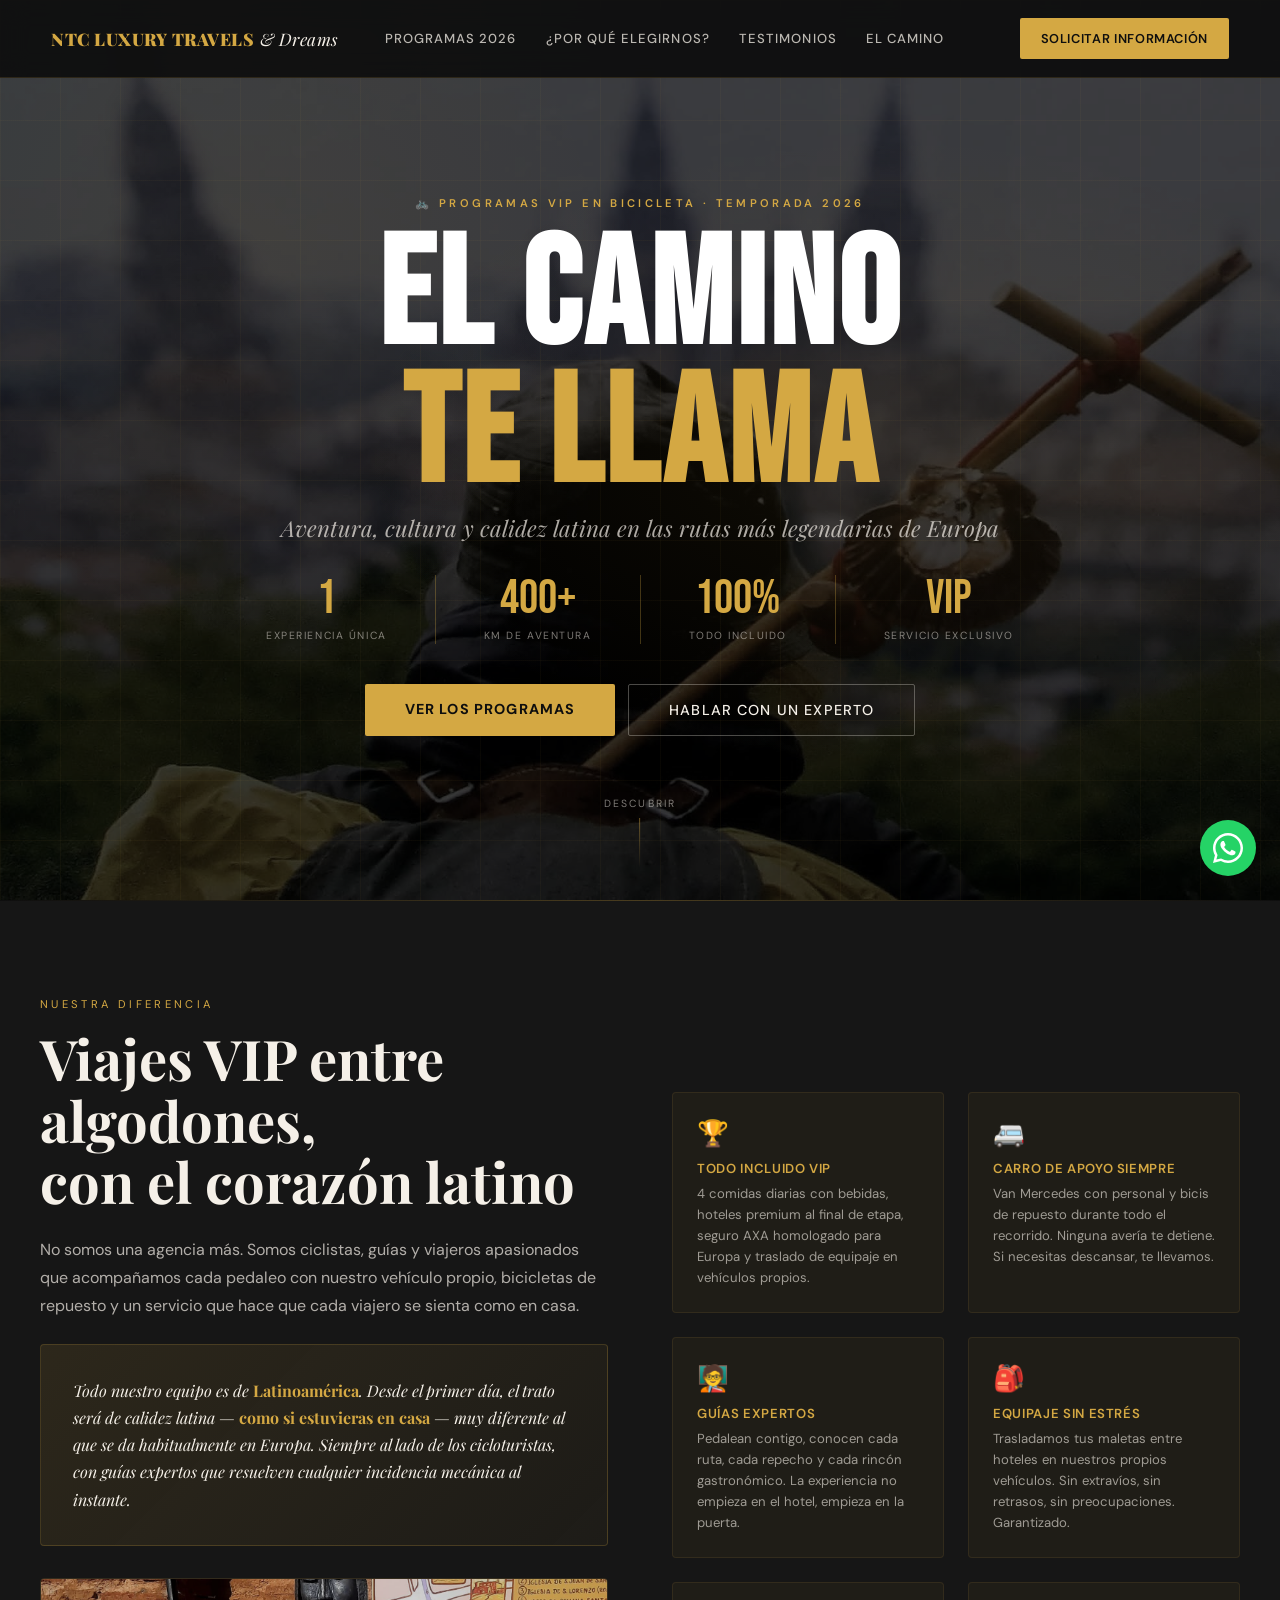
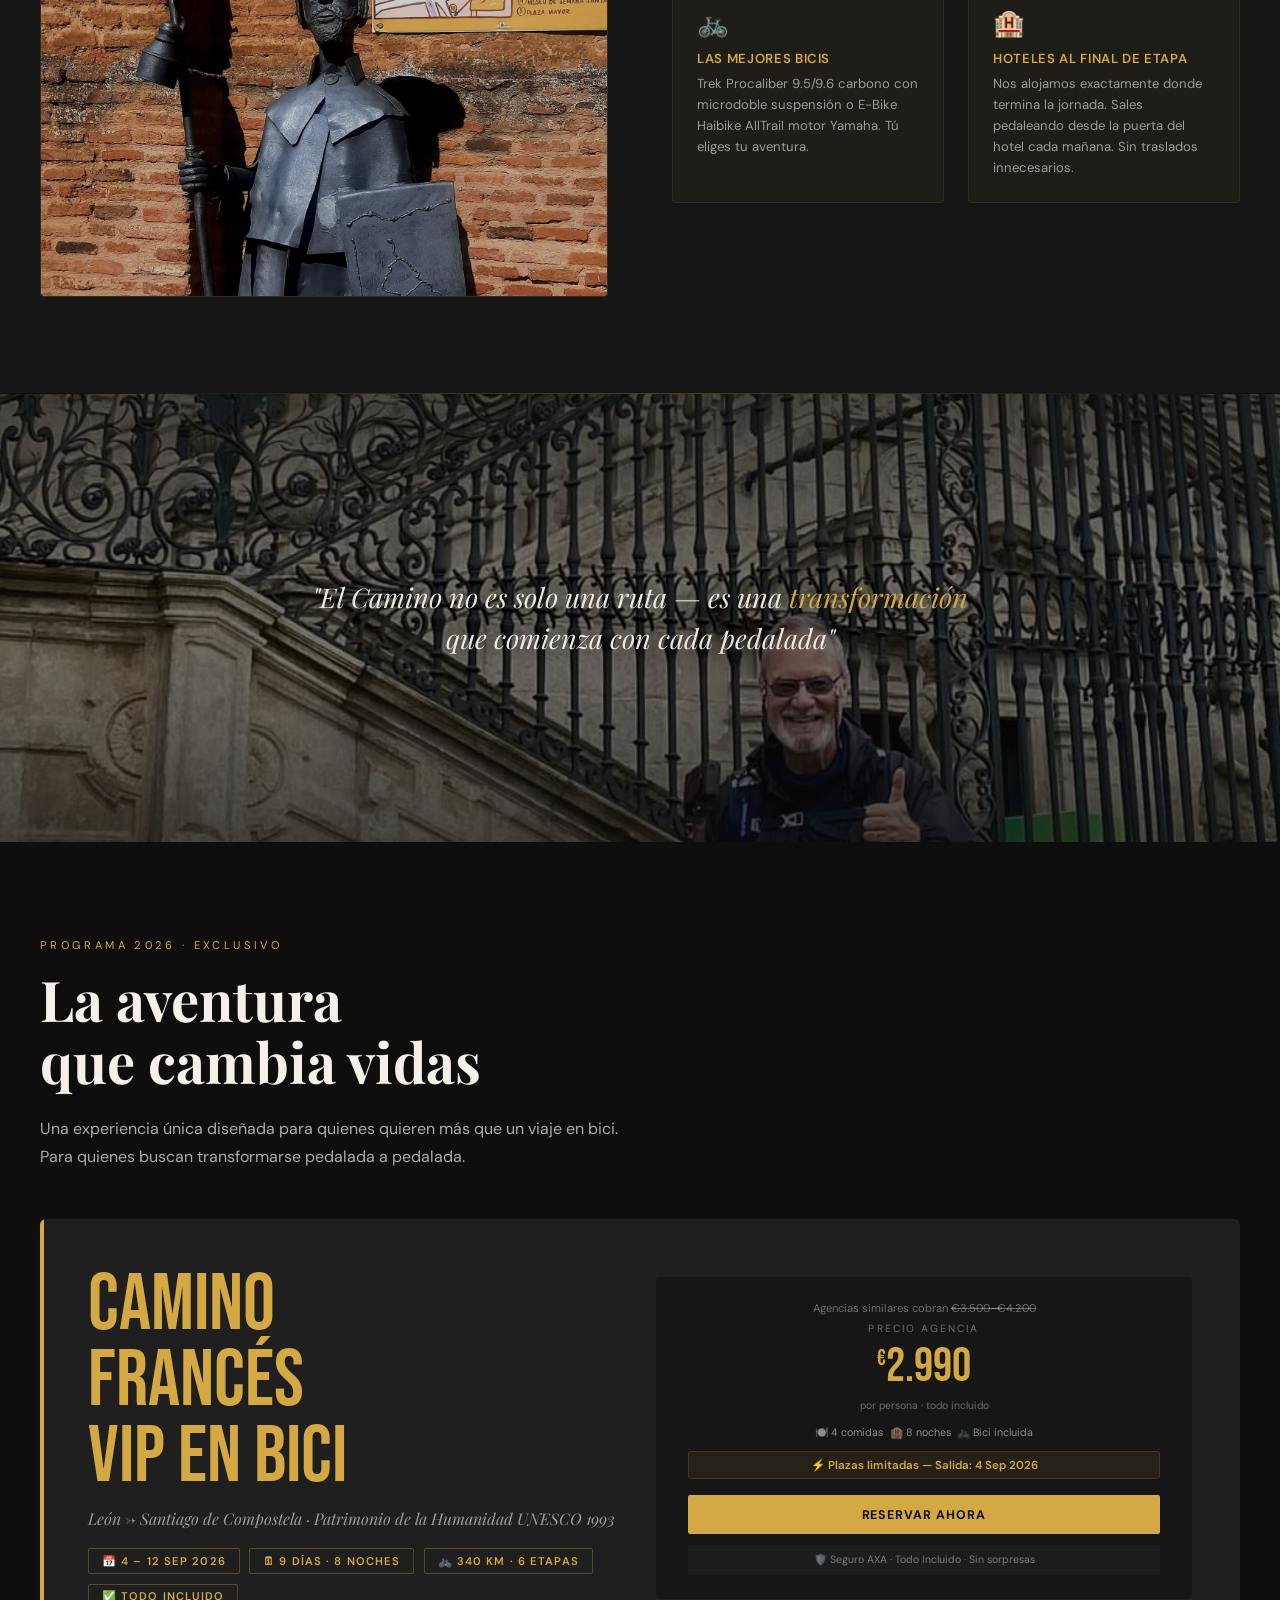
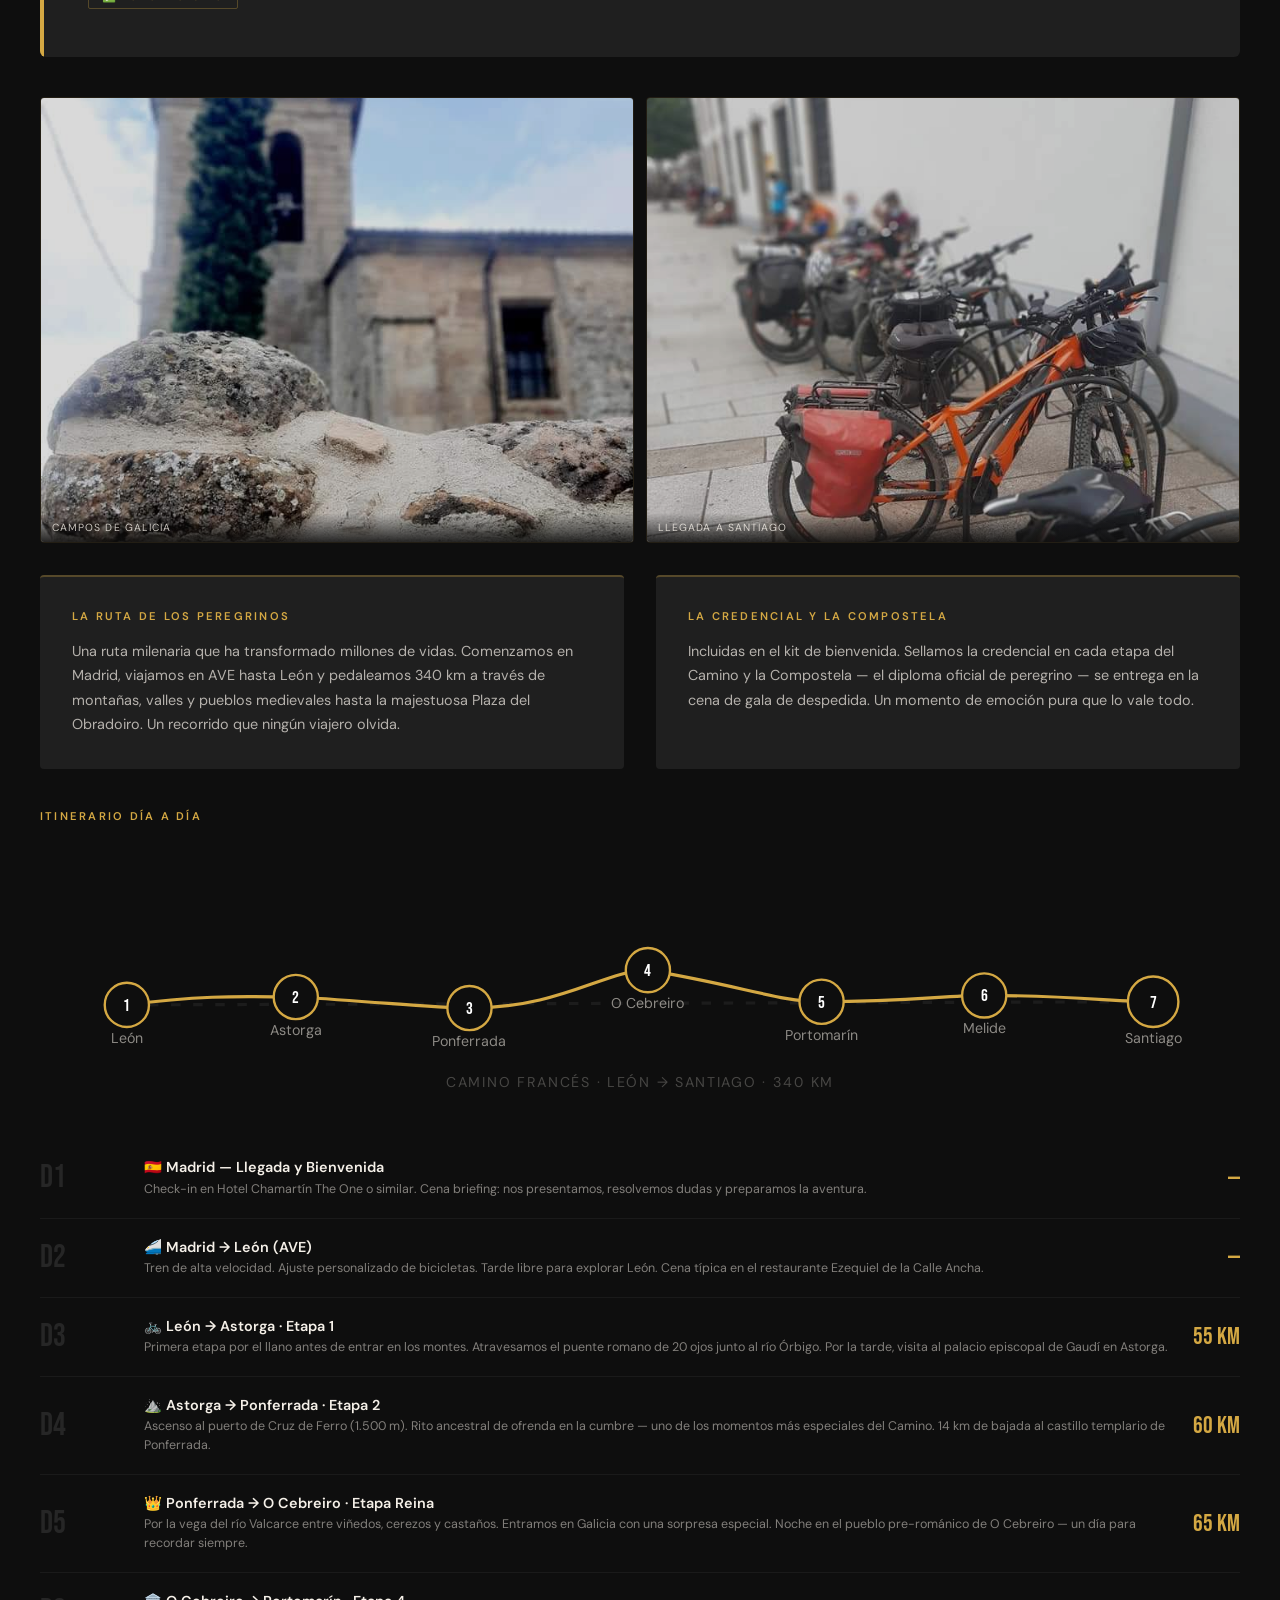
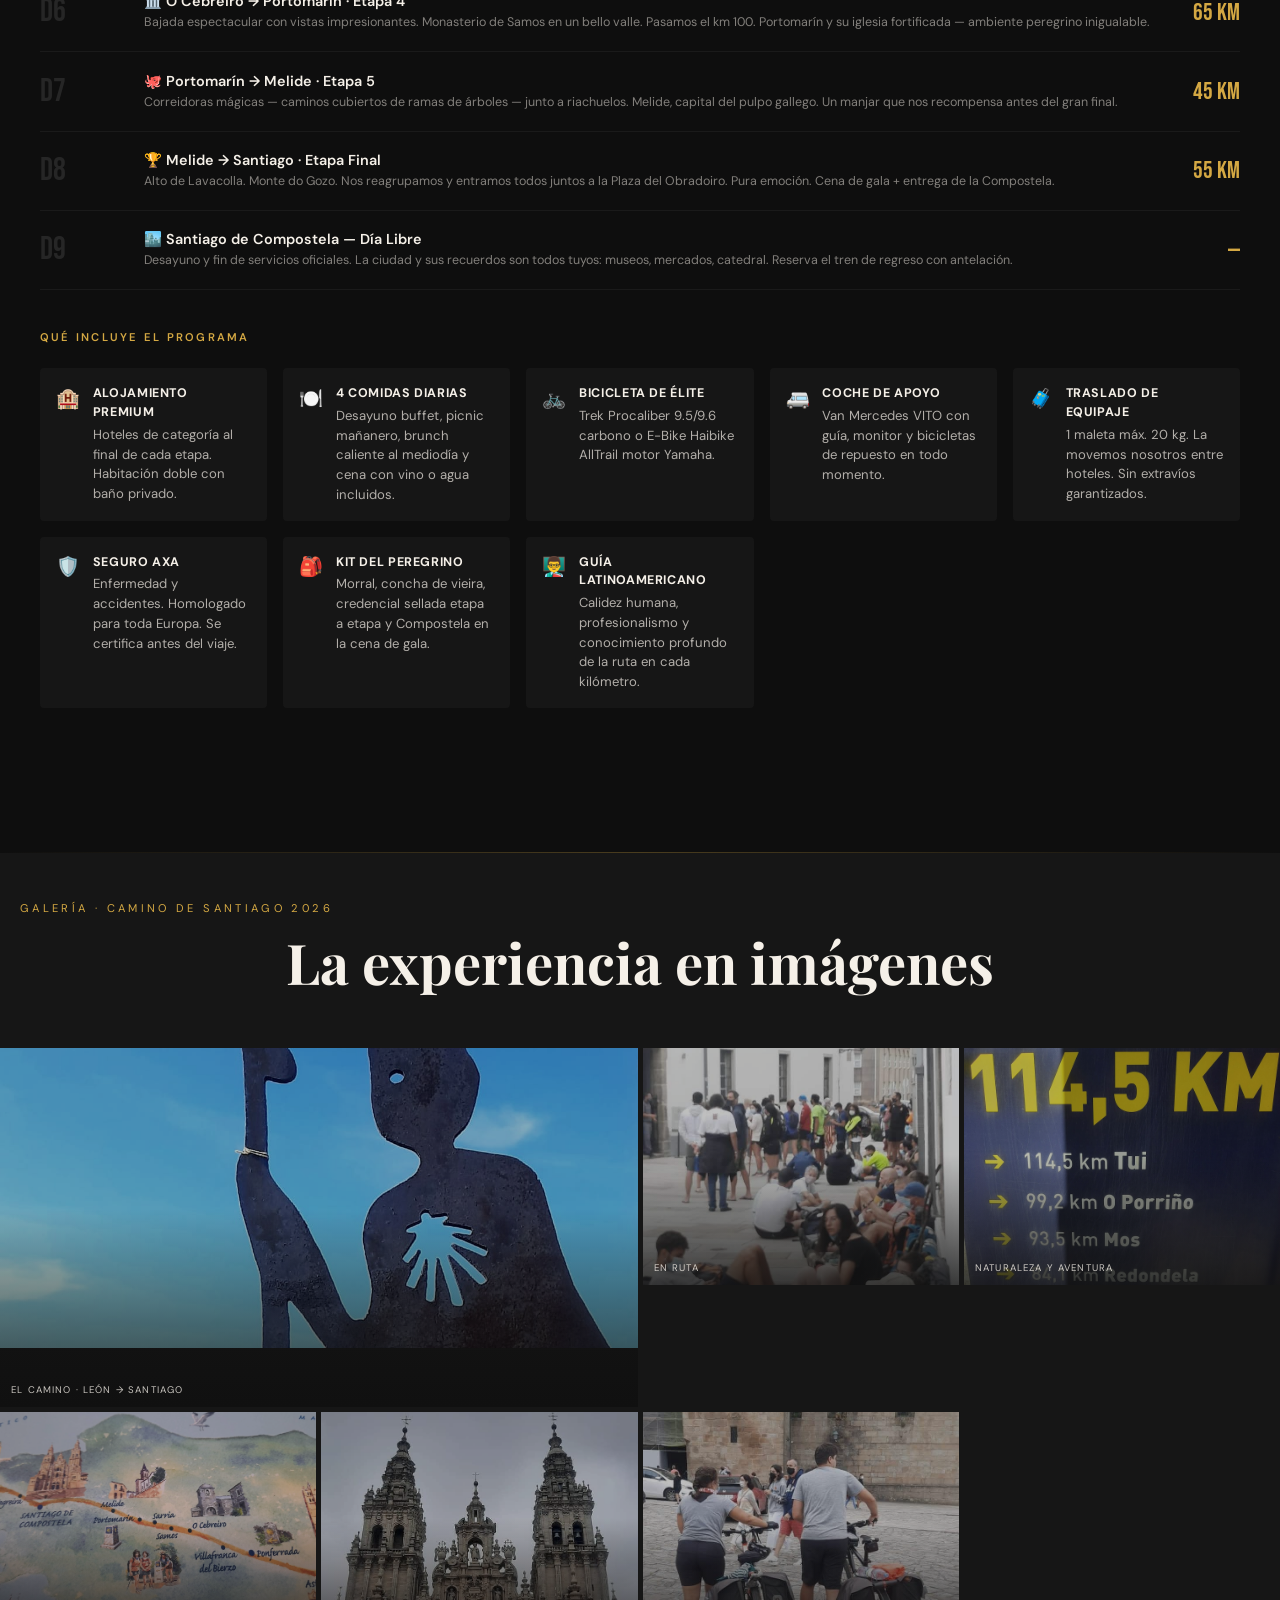
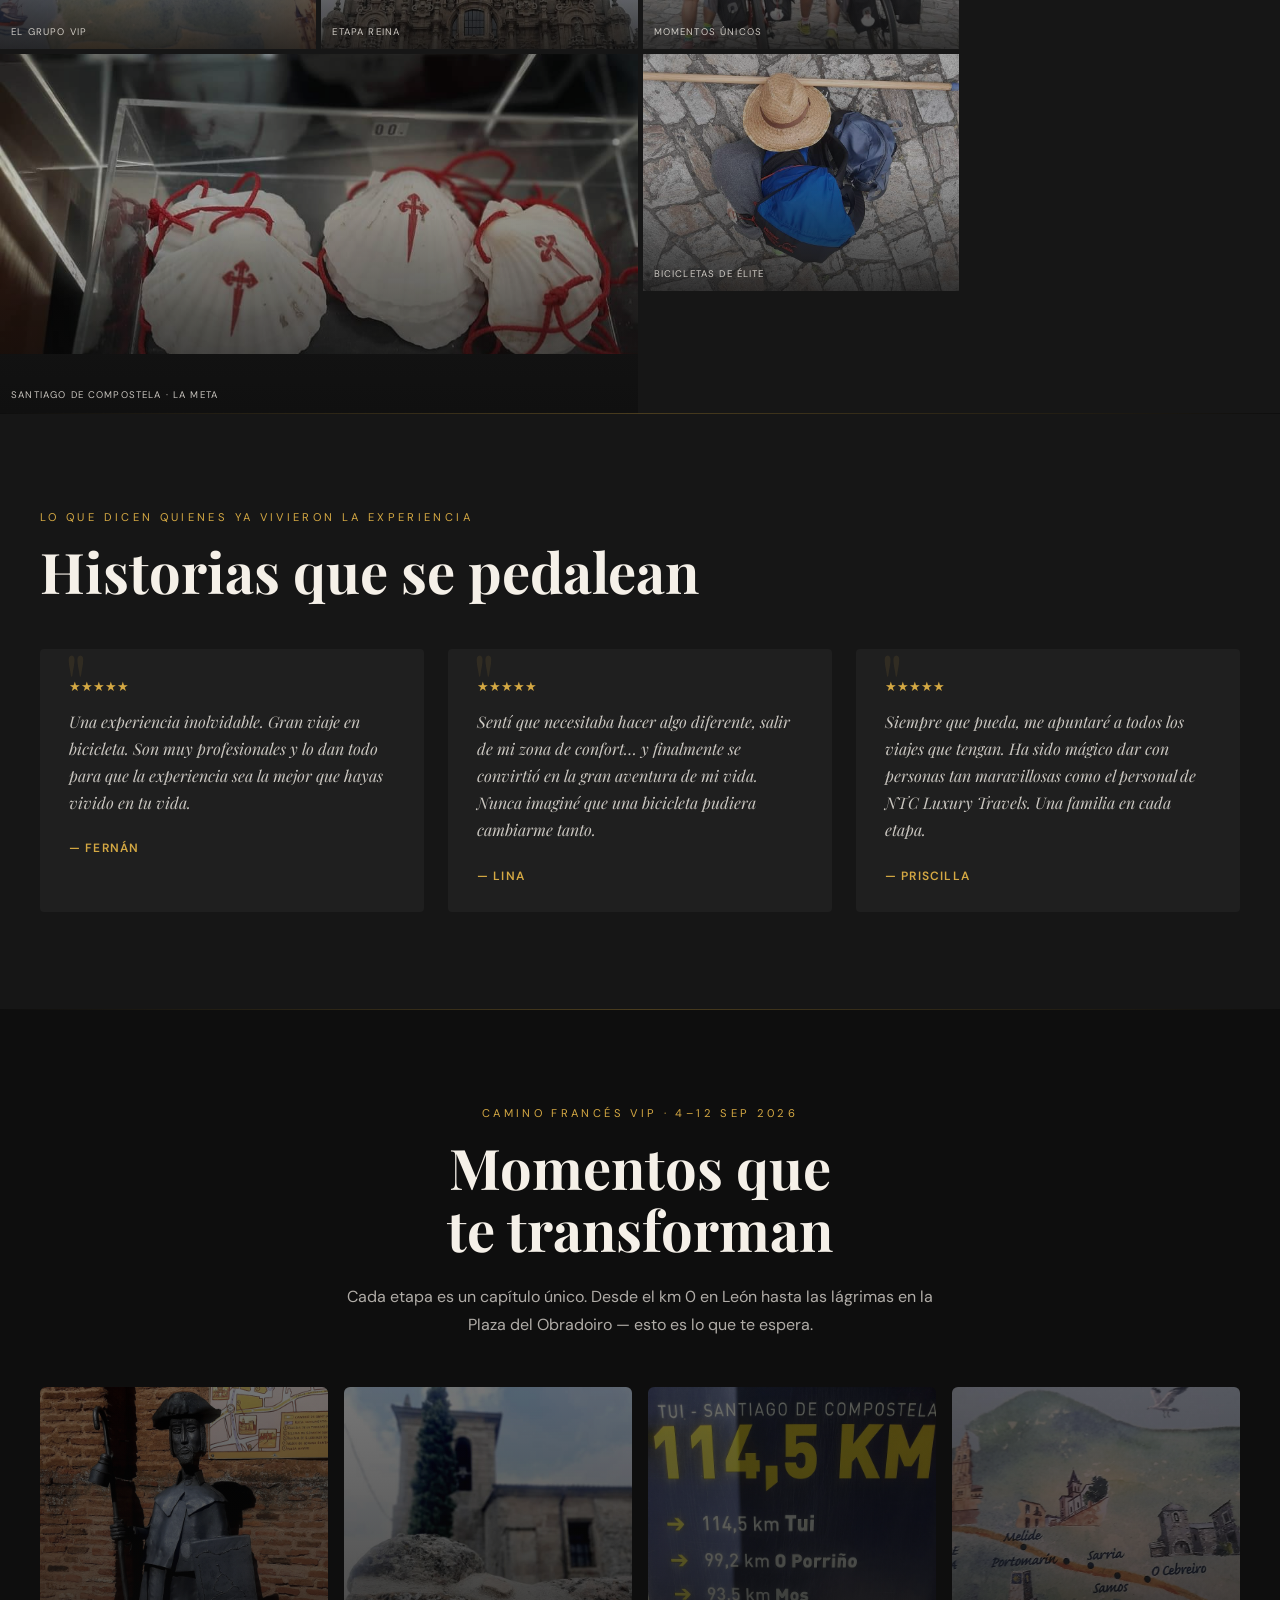
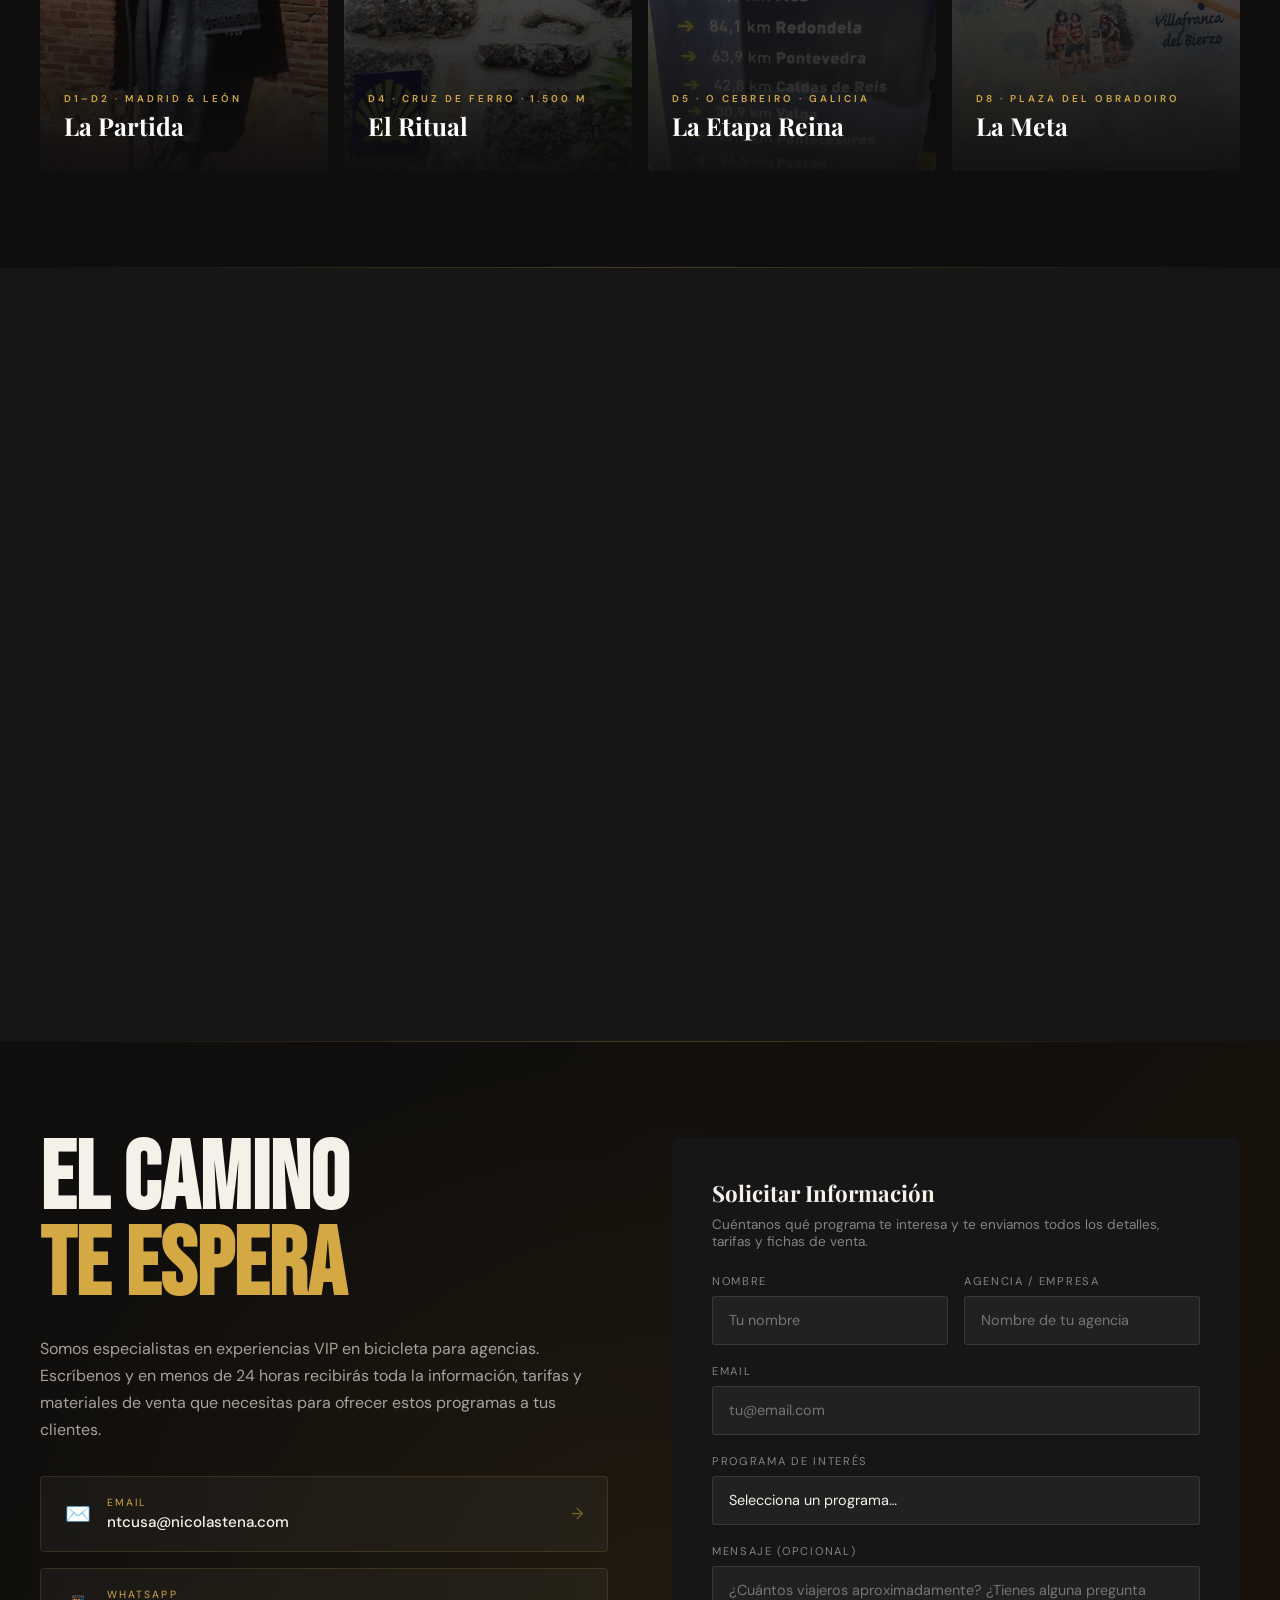
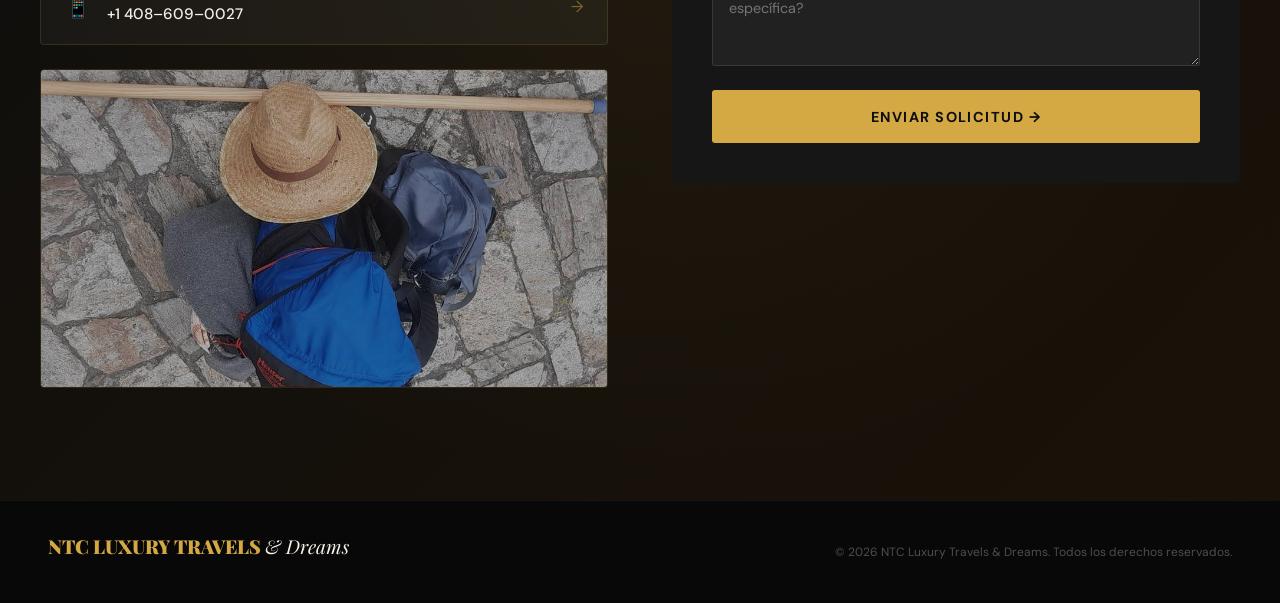
==== commit 183cffc3: "Rebrand NTC Luxury Travels & Dreams, mejoras responsive y README profesional en español" ====
--- a/index.html
+++ b/index.html
@@ -3,8 +3,8 @@
 <head>
   <meta charset="UTF-8">
   <meta name="viewport" content="width=device-width, initial-scale=1.0">
-  <meta name="description" content="Zococamino — Experiencias VIP en bici 2026 para agencias: Camino de Santiago Francés, Camino Portugués por la Costa y Europa del Este. Todo incluido, guías latinoamericanos, carro de apoyo siempre.">
-  <title>Zococamino · Experiencias VIP en Bicicleta 2026 para Agencias</title>
+  <meta name="description" content="NTC Luxury Travels &amp; Dreams — Camino de Santiago Francés VIP en Bicicleta 2026. León → Santiago, 9 días todo incluido, guías latinoamericanos. 4–12 Sep 2026.">
+  <title>NTC Luxury Travels &amp; Dreams · Camino de Santiago VIP en Bici 2026</title>
   <meta name="theme-color" content="#0E0E0E">
   <link rel="preconnect" href="https://fonts.googleapis.com">
   <link rel="preconnect" href="https://fonts.gstatic.com" crossorigin>
@@ -18,12 +18,14 @@
   NAV
 ============================= -->
 <nav id="navbar" role="navigation" aria-label="Navegación principal">
-  <a href="#hero" class="nav-logo" aria-label="Zococamino inicio">Zoco<span>camino</span></a>
+  <a href="#hero" class="nav-logo" aria-label="NTC Luxury Travels &amp; Dreams">
+    NTC LUXURY TRAVELS <span>&amp; Dreams</span>
+  </a>
   <ul class="nav-links" role="list">
     <li><a href="#programas">Programas 2026</a></li>
     <li><a href="#why">¿Por qué elegirnos?</a></li>
     <li><a href="#testimonios">Testimonios</a></li>
-    <li><a href="#equipo">El Equipo</a></li>
+    <li><a href="#momentos">El Camino</a></li>
     <li><a href="#contacto" class="nav-cta-mobile">Solicitar Información</a></li>
   </ul>
   <a href="#contacto" class="nav-cta">Solicitar Información</a>
@@ -37,6 +39,7 @@
   HERO
 ============================= -->
 <section id="hero" aria-label="Portada">
+  <div class="hero-photo" aria-hidden="true"></div>
   <div class="hero-bg" aria-hidden="true"></div>
   <div class="hero-grid" aria-hidden="true"></div>
   <div class="hero-content">
@@ -45,8 +48,8 @@
     <p class="hero-subtitle">Aventura, cultura y calidez latina en las rutas más legendarias de Europa</p>
     <div class="hero-stats" aria-label="Estadísticas del programa">
       <div class="hero-stat">
-        <span class="hero-stat-num">3</span>
-        <span class="hero-stat-label">Programas únicos</span>
+        <span class="hero-stat-num">1</span>
+        <span class="hero-stat-label">Experiencia única</span>
       </div>
       <div class="hero-stat-divider" aria-hidden="true"></div>
       <div class="hero-stat">
@@ -97,6 +100,9 @@
             Siempre al lado de los cicloturistas, con guías expertos que resuelven cualquier incidencia mecánica al instante.
           </p>
         </div>
+        <div class="why-photo">
+          <img src="img/WhatsApp%20Image%202026-03-18%20at%2016.44.22.jpeg" alt="Ciclistas en el Camino de Santiago" loading="lazy">
+        </div>
       </div>
       <div class="why-features reveal reveal-delay-2">
         <div class="why-feature">
@@ -136,37 +142,32 @@
 
 <div class="divider" role="separator"></div>
 
+<!-- PHOTO BAND -->
+<div class="photo-band" aria-hidden="true">
+  <img src="img/WhatsApp%20Image%202026-03-18%20at%2016.49.21.jpeg" alt="Ruta Camino de Santiago" loading="lazy">
+  <div class="photo-band-overlay">
+    <p class="photo-band-quote">"El Camino no es solo una ruta — es una <span>transformación</span> que comienza con cada pedalada"</p>
+  </div>
+</div>
+
 
 <!-- ============================
   PROGRAMS
 ============================= -->
 <section id="programas" aria-labelledby="programs-title">
   <div class="container">
-    <span class="section-label reveal">Programas 2026 · Exclusivos para Agencias</span>
-    <h2 class="section-title reveal" id="programs-title">Elige la aventura<br>de tus clientes</h2>
+    <span class="section-label reveal">Programa 2026 · Exclusivo</span>
+    <h2 class="section-title reveal" id="programs-title">La aventura<br>que cambia vidas</h2>
     <p class="section-body reveal" style="margin-bottom:3rem">
-      Tres experiencias únicas diseñadas para quienes quieren más que un viaje en bici.
+      Una experiencia única diseñada para quienes quieren más que un viaje en bici.
       Para quienes buscan transformarse pedalada a pedalada.
     </p>
 
-    <!-- TABS -->
-    <div class="programs-tabs" role="tablist" aria-label="Selecciona un programa">
-      <button class="tab-btn camino active" role="tab" aria-selected="true" aria-controls="panel-camino" data-tab="camino" id="tab-camino">
-        <span class="tab-dot" aria-hidden="true"></span>Camino Francés
-      </button>
-      <button class="tab-btn portugues" role="tab" aria-selected="false" aria-controls="panel-portugues" data-tab="portugues" id="tab-portugues">
-        <span class="tab-dot" aria-hidden="true"></span>Camino Portugués
-      </button>
-      <button class="tab-btn europa" role="tab" aria-selected="false" aria-controls="panel-europa" data-tab="europa" id="tab-europa">
-        <span class="tab-dot" aria-hidden="true"></span>Europa del Este
-      </button>
-    </div>
-
 
     <!-- ================================================
-      PANEL: CAMINO DE SANTIAGO FRANCÉS
+      CAMINO DE SANTIAGO FRANCÉS
     ================================================= -->
-    <div class="tab-panel panel-camino active" id="panel-camino" role="tabpanel" aria-labelledby="tab-camino">
+    <div class="program-panel-solo" id="panel-camino">
 
       <div class="program-banner">
         <div>
@@ -193,6 +194,17 @@
           <a href="#contacto" class="btn-primary btn-price-cta" style="margin-top:1rem;display:block;text-align:center;font-size:0.78rem;padding:0.7rem 1rem">Reservar Ahora</a>
           <p class="price-guarantee">🛡️ Seguro AXA · Todo Incluido · Sin sorpresas</p>
         </div>
+      </div>
+
+      <div class="program-photo-strip">
+        <figure>
+          <img src="img/WhatsApp%20Image%202026-03-18%20at%2016.45.19.jpeg" alt="Camino Francés - etapa por los campos de Galicia" loading="lazy">
+          <figcaption>Campos de Galicia</figcaption>
+        </figure>
+        <figure>
+          <img src="img/WhatsApp%20Image%202026-03-18%20at%2016.45.21.jpeg" alt="Camino Francés - llegada a Santiago de Compostela" loading="lazy">
+          <figcaption>Llegada a Santiago</figcaption>
+        </figure>
       </div>
 
       <div class="program-details">
@@ -386,461 +398,60 @@
       </div>
     </div>
 
-
-    <!-- ================================================
-      PANEL: CAMINO PORTUGUÉS POR LA COSTA
-    ================================================= -->
-    <div class="tab-panel panel-portugues" id="panel-portugues" role="tabpanel" aria-labelledby="tab-portugues">
-
-      <div class="program-banner">
-        <div>
-          <div class="program-banner-title">CAMINO<br>PORTUGUÉS<br>POR LA COSTA</div>
-          <p class="program-banner-sub">Oporto → Santiago de Compostela · 2 países, 2 culturas, 1 Camino</p>
-          <div class="program-tags">
-            <span class="tag tag-green">🌊 Costa Atlántica</span>
-            <span class="tag tag-green">🗓 8 días · 7 noches</span>
-            <span class="tag tag-green">🚲 335 km · 6 etapas</span>
-            <span class="tag tag-green">🇵🇹 🇪🇸 2 países</span>
-          </div>
-        </div>
-        <div class="program-banner-price">
-          <p class="price-comparison">Agencias similares cobran <s>€3.500–€4.200</s></p>
-          <div class="price-label">Precio Agencia</div>
-          <div class="price-amount"><span class="price-currency">€</span>2.990</div>
-          <div class="price-note">por persona · todo incluido</div>
-          <div class="price-includes-row">
-            <span class="price-includes-item">🍽️ 4 comidas</span>
-            <span class="price-includes-item">🏨 7 noches</span>
-            <span class="price-includes-item">🚲 Bici incluida</span>
-          </div>
-          <p class="price-urgency">⚡ Plazas limitadas — Consultar fechas 2026</p>
-          <a href="#contacto" class="btn-primary btn-price-cta" style="margin-top:1rem;display:block;text-align:center;font-size:0.78rem;padding:0.7rem 1rem;background:#2EAA5C">Consultar Disponibilidad</a>
-          <p class="price-guarantee">🛡️ Seguro AXA · Todo Incluido · Sin sorpresas</p>
-        </div>
-      </div>
-
-      <div class="program-details">
-        <div class="detail-card">
-          <h3>La Ruta del Atlántico</h3>
-          <p>
-            Desde las calles históricas de Oporto hasta la catedral de Santiago. Pedaleamos junto al Océano Atlántico, cruzamos la frontera hispano-portuguesa por el río Miño y subimos por la bella ría de Vigo. Una ruta ancestral y costera que une dos culturas hermanas.
-          </p>
-        </div>
-        <div class="detail-card">
-          <h3>Gastronomía Portuguesa y Gallega</h3>
-          <p>
-            Francesinha en Oporto, bacalao a brás, pasteles de nata y sardinas a la brasa. Al cruzar a Galicia: mariscos, pulpo a feira, zamburiñas y empanada gallega. El Camino también se saborea.
-          </p>
-        </div>
-      </div>
-
-      <div class="itinerary">
-        <h3>Itinerario Día a Día</h3>
-
-        <div class="route-map-wrapper" aria-hidden="true">
-          <svg class="route-svg" id="svg-portugues" viewBox="0 0 760 160" xmlns="http://www.w3.org/2000/svg" overflow="visible" aria-label="Mapa de ruta Camino Portugués Oporto a Santiago" role="img">
-            <line x1="55" y1="96" x2="705" y2="96" class="route-bg-line"/>
-            <path class="route-path-line" pathLength="100" stroke="#2EAA5C"
-              d="M55,96 C107,92 132,92 160,92 C213,92 242,96 268,96 C321,95 348,93 375,93 C428,96 454,100 480,100 C534,100 560,94 588,94 C647,94 676,96 705,96"/>
-            <g class="route-marker" tabindex="0">
-              <circle class="marker-circle" cx="55" cy="96" r="14" stroke="#2EAA5C"/>
-              <text class="marker-num" x="55" y="96">1</text>
-              <text class="marker-city" x="55" y="120">Oporto</text>
-              <g class="marker-tooltip"><rect class="tooltip-bg" x="5" y="30" width="100" height="34" rx="3" ry="3"/><text class="tooltip-name" x="55" y="50">Oporto</text><text class="tooltip-detail" x="55" y="61">Inicio 🇵🇹</text></g>
-              <title>Oporto — Inicio del Camino Portugués</title>
-            </g>
-            <g class="route-marker" tabindex="0">
-              <circle class="marker-circle" cx="160" cy="92" r="14" stroke="#2EAA5C"/>
-              <text class="marker-num" x="160" y="92">2</text>
-              <text class="marker-city" x="160" y="116">Esposende</text>
-              <g class="marker-tooltip"><rect class="tooltip-bg" x="110" y="26" width="100" height="34" rx="3" ry="3"/><text class="tooltip-name" x="160" y="46">Esposende</text><text class="tooltip-detail" x="160" y="57">60 km · D2</text></g>
-              <title>Esposende — 60 km, Día 2</title>
-            </g>
-            <g class="route-marker" tabindex="0">
-              <circle class="marker-circle" cx="268" cy="96" r="14" stroke="#2EAA5C"/>
-              <text class="marker-num" x="268" y="96">3</text>
-              <text class="marker-city" x="268" y="120">Caminha</text>
-              <g class="marker-tooltip"><rect class="tooltip-bg" x="218" y="30" width="100" height="34" rx="3" ry="3"/><text class="tooltip-name" x="268" y="50">Caminha</text><text class="tooltip-detail" x="268" y="61">55 km · D3</text></g>
-              <title>Caminha — 55 km, Día 3</title>
-            </g>
-            <g class="route-marker" tabindex="0">
-              <circle class="marker-circle" cx="375" cy="93" r="14" stroke="#2EAA5C"/>
-              <text class="marker-num" x="375" y="93">4</text>
-              <text class="marker-city" x="375" y="117">Vigo</text>
-              <g class="marker-tooltip"><rect class="tooltip-bg" x="325" y="27" width="100" height="34" rx="3" ry="3"/><text class="tooltip-name" x="375" y="47">Vigo</text><text class="tooltip-detail" x="375" y="58">60 km · 🇪🇸</text></g>
-              <title>Vigo — 60 km, Día 4, se cruza a España</title>
-            </g>
-            <g class="route-marker" tabindex="0">
-              <circle class="marker-circle" cx="480" cy="100" r="14" stroke="#2EAA5C"/>
-              <text class="marker-num" x="480" y="100">5</text>
-              <text class="marker-city" x="480" y="124">Pontevedra</text>
-              <g class="marker-tooltip"><rect class="tooltip-bg" x="430" y="34" width="100" height="34" rx="3" ry="3"/><text class="tooltip-name" x="480" y="54">Pontevedra</text><text class="tooltip-detail" x="480" y="65">75 km · D5</text></g>
-              <title>Pontevedra — 75 km, Día 5</title>
-            </g>
-            <g class="route-marker" tabindex="0">
-              <circle class="marker-circle" cx="588" cy="94" r="14" stroke="#2EAA5C"/>
-              <text class="marker-num" x="588" y="94">6</text>
-              <text class="marker-city" x="588" y="118">Padrón</text>
-              <g class="marker-tooltip"><rect class="tooltip-bg" x="538" y="28" width="100" height="34" rx="3" ry="3"/><text class="tooltip-name" x="588" y="48">Padrón</text><text class="tooltip-detail" x="588" y="59">úbt. etapa</text></g>
-              <title>Padrón — Última parada antes de Santiago</title>
-            </g>
-            <g class="route-marker" tabindex="0">
-              <circle class="marker-circle" cx="705" cy="96" r="16" stroke="#2EAA5C" stroke-width="2.5"/>
-              <text class="marker-num" x="705" y="96">7</text>
-              <text class="marker-city" x="705" y="122">Santiago</text>
-              <g class="marker-tooltip"><rect class="tooltip-bg" x="655" y="30" width="100" height="34" rx="3" ry="3"/><text class="tooltip-name" x="705" y="50">Santiago</text><text class="tooltip-detail" x="705" y="61">25 km · Final 🏆</text></g>
-              <title>Santiago de Compostela — Etapa Final</title>
-            </g>
-            <text class="route-label" x="380" y="152">CAMINO PORTUGUÉS · OPORTO → SANTIAGO · 335 KM</text>
-          </svg>
-        </div>
-
-        <div class="stages">
-          <div class="stage">
-            <div class="stage-num">D1</div>
-            <div class="stage-info">
-              <h4>🇵🇹 Llegada a Oporto</h4>
-              <p>Bienvenida en el hotel. Cena briefing para conocer al grupo, presentar el equipo y repasar el itinerario de la aventura.</p>
-            </div>
-            <div class="stage-km">—</div>
-          </div>
-          <div class="stage">
-            <div class="stage-num">D2</div>
-            <div class="stage-info">
-              <h4>🌊 Oporto → Esposende · Etapa 1</h4>
-              <p>Salida por las calles de Oporto y el margen del río Duero. Al Atlántico con sus playas interminables. Vila do Conde, cuna de navegantes. Desnivel +195 m.</p>
-            </div>
-            <div class="stage-km">60 km</div>
-          </div>
-          <div class="stage">
-            <div class="stage-num">D3</div>
-            <div class="stage-info">
-              <h4>🌿 Esposende → Caminha · Etapa 2</h4>
-              <p>Costa Atlántica con incursiones tierra adentro por caminos anchos. Llegamos al río Miño — la frontera natural entre Portugal y España. Desnivel +480 m.</p>
-            </div>
-            <div class="stage-km">55 km</div>
-          </div>
-          <div class="stage">
-            <div class="stage-num">D4</div>
-            <div class="stage-info">
-              <h4>🏰 Caminha ↔ Valença do Minho · Etapa 3</h4>
-              <p>Por ambas orillas del río Miño. Cruzamos la frontera España–Portugal. Visita a la imponente Fortaleza medieval de Valença. Jornada cómoda entre pequeñas aldeas.</p>
-            </div>
-            <div class="stage-km">60 km</div>
-          </div>
-          <div class="stage">
-            <div class="stage-num">D5</div>
-            <div class="stage-info">
-              <h4>⛵ Caminha → Baiona → Vigo · Etapa 4</h4>
-              <p>Cruzamos en barca la desembocadura del Miño — momento único con el océano enfrente. Villa amurallada de Baiona. Subida por la espectacular ría de Vigo.</p>
-            </div>
-            <div class="stage-km">60 km</div>
-          </div>
-          <div class="stage">
-            <div class="stage-num">D6</div>
-            <div class="stage-info">
-              <h4>🌳 Vigo → Pontevedra → Padrón · Etapa 5</h4>
-              <p>Correidoras gallegas junto a riachuelos. Pontevedra monumental. Etapa exigente con la recompensa de Padrón al final.</p>
-            </div>
-            <div class="stage-km">75 km</div>
-          </div>
-          <div class="stage">
-            <div class="stage-num">D7</div>
-            <div class="stage-info">
-              <h4>🏆 Padrón → Santiago · Etapa Final</h4>
-              <p>Entrada por el sur de la ciudad. Últimas subidas del Camino. La catedral ya se perfila. Cena de gala + entrega de la Compostela. Desnivel +500 m.</p>
-            </div>
-            <div class="stage-km">25 km</div>
-          </div>
-          <div class="stage">
-            <div class="stage-num">D8</div>
-            <div class="stage-info">
-              <h4>🏙️ Santiago de Compostela — Día Libre</h4>
-              <p>Desayuno y fin de servicios. La ciudad y sus recuerdos son todos tuyos. Reserva el tren de regreso con antelación.</p>
-            </div>
-            <div class="stage-km">—</div>
-          </div>
-        </div>
-      </div>
-
-      <div class="includes-section">
-        <h3 class="includes-title">Qué Incluye el Programa</h3>
-        <div class="includes-grid">
-          <div class="include-item">
-            <div class="include-icon">🏨</div>
-            <div class="include-text"><strong>Alojamiento Premium</strong>Mejores hoteles de la ruta en destino de etapa, baño privado incluido.</div>
-          </div>
-          <div class="include-item">
-            <div class="include-icon">🍽️</div>
-            <div class="include-text"><strong>4 Comidas Diarias</strong>Desayuno, picnic, brunch y cena con vino o agua incluidos.</div>
-          </div>
-          <div class="include-item">
-            <div class="include-icon">🚲</div>
-            <div class="include-text"><strong>Bicicleta de Élite</strong>Trek Procaliber carbono o E-Bike Haibike motor Yamaha.</div>
-          </div>
-          <div class="include-item">
-            <div class="include-icon">🚐</div>
-            <div class="include-text"><strong>Coche de Apoyo</strong>Van Mercedes VITO siempre a tu lado con guía y bicicletas de repuesto.</div>
-          </div>
-          <div class="include-item">
-            <div class="include-icon">🧳</div>
-            <div class="include-text"><strong>Traslado de Equipaje</strong>1 maleta máx. 20 kg. La transportamos entre hoteles en vehículos propios.</div>
-          </div>
-          <div class="include-item">
-            <div class="include-icon">🛡️</div>
-            <div class="include-text"><strong>Seguro AXA</strong>Enfermedad y accidentes, homologado para toda Europa.</div>
-          </div>
-          <div class="include-item">
-            <div class="include-icon">🎒</div>
-            <div class="include-text"><strong>Kit del Peregrino</strong>Morral, concha de vieira, credencial sellada y Compostela en la cena de gala.</div>
-          </div>
-          <div class="include-item">
-            <div class="include-icon">👨‍🏫</div>
-            <div class="include-text"><strong>Guía Latinoamericano</strong>Calidez y profesionalismo en cada kilómetro del Camino.</div>
-          </div>
-        </div>
-      </div>
-    </div>
-
-
-    <!-- ================================================
-      PANEL: EUROPA DEL ESTE EN E-BIKE
-    ================================================= -->
-    <div class="tab-panel panel-europa" id="panel-europa" role="tabpanel" aria-labelledby="tab-europa">
-
-      <div class="program-banner">
-        <div>
-          <div class="program-banner-title">EUROPA<br>DEL ESTE<br>EN E-BIKE</div>
-          <p class="program-banner-sub">Praga · Viena · Bratislava · Budapest · 4 países, 4 fronteras, 7 ciudades</p>
-          <div class="program-tags">
-            <span class="tag tag-blue">🗓 10 días · 9 noches</span>
-            <span class="tag tag-blue">⚡ 400 km · E-Bike</span>
-            <span class="tag tag-blue">🏛️ 4 capitales europeas</span>
-            <span class="tag tag-blue">🌊 El gran Danubio</span>
-          </div>
-        </div>
-        <div class="program-banner-price">
-          <p class="price-comparison">Precio especial para agencias colaboradoras</p>
-          <div class="price-label">Precio Especial Agencias</div>
-          <div class="price-amount" style="font-size:2rem;padding-top:0.5rem">Consultar</div>
-          <div class="price-note">precio especial agencias 2026</div>
-          <div class="price-includes-row">
-            <span class="price-includes-item">🍽️ Media pensión</span>
-            <span class="price-includes-item">🏨 9 noches</span>
-            <span class="price-includes-item">⚡ E-Bike incluida</span>
-          </div>
-          <p class="price-urgency">⚡ Plazas limitadas — Consultar fechas disponibles</p>
-          <a href="#contacto" class="btn-primary btn-price-cta" style="margin-top:1rem;display:block;text-align:center;font-size:0.78rem;padding:0.7rem 1rem;background:#2A6BCC">Solicitar Precio</a>
-          <p class="price-guarantee">🛡️ Seguro AXA · Todo Incluido · Sin sorpresas</p>
-        </div>
-      </div>
-
-      <div class="program-details">
-        <div class="detail-card">
-          <h3>4 Capitales Europeas en Bici</h3>
-          <p>
-            El viaje definitivo para quienes quieren ver la historia de Europa desde la silla de una bicicleta. Comenzamos en la mágica Praga, pedaleamos por el Danubio hasta Viena, cruzamos a Bratislava y terminamos en la vibrante Budapest. Un recorrido histórico sin igual.
-          </p>
-        </div>
-        <div class="detail-card">
-          <h3>Todo en E-Bike Haibike AllTrail</h3>
-          <p>
-            Exclusivamente en E-Bike con motor Yamaha. Más distancia, menos cansancio, más cultura y gastronomía. Conquistarás 400 km por pistas junto al Danubio sin sacrificar ni un momento de disfrute. La aventura inteligente.
-          </p>
-        </div>
-      </div>
-
-      <div class="itinerary">
-        <h3>Itinerario Día a Día</h3>
-
-        <div class="route-map-wrapper" aria-hidden="true">
-          <svg class="route-svg" id="svg-europa" viewBox="0 0 760 160" xmlns="http://www.w3.org/2000/svg" overflow="visible" aria-label="Mapa de ruta Europa del Este Praga a Budapest" role="img">
-            <line x1="45" y1="96" x2="715" y2="93" class="route-bg-line"/>
-            <path class="route-path-line" pathLength="100" stroke="#2A6BCC"
-              d="M45,90 C92,93 116,96 140,96 C189,97 214,98 238,98 C289,99 315,100 340,100 C389,100 413,98 438,98 C487,98 511,98 535,98 C584,98 605,94 625,94 C670,93 693,93 714,93"/>
-            <g class="route-marker" tabindex="0">
-              <circle class="marker-circle" cx="45" cy="90" r="14" stroke="#2A6BCC"/>
-              <text class="marker-num" x="45" y="90">1</text>
-              <text class="marker-city" x="45" y="114">Praga</text>
-              <g class="marker-tooltip"><rect class="tooltip-bg" x="5" y="24" width="100" height="34" rx="3" ry="3"/><text class="tooltip-name" x="55" y="44">Praga</text><text class="tooltip-detail" x="55" y="55">Inicio 🇨🇿</text></g>
-              <title>Praga — Inicio del recorrido, República Checa</title>
-            </g>
-            <g class="route-marker" tabindex="0">
-              <circle class="marker-circle" cx="140" cy="96" r="14" stroke="#2A6BCC"/>
-              <text class="marker-num" x="140" y="96">2</text>
-              <text class="marker-city" x="140" y="120">Tulln</text>
-              <g class="marker-tooltip"><rect class="tooltip-bg" x="90" y="30" width="100" height="34" rx="3" ry="3"/><text class="tooltip-name" x="140" y="50">Tulln</text><text class="tooltip-detail" x="140" y="61">Bus + 40 km</text></g>
-              <title>Tulln an der Donau — Bus Praga-Austria + 40 km bici</title>
-            </g>
-            <g class="route-marker" tabindex="0">
-              <circle class="marker-circle" cx="238" cy="98" r="14" stroke="#2A6BCC"/>
-              <text class="marker-num" x="238" y="98">3</text>
-              <text class="marker-city" x="238" y="122">Viena</text>
-              <g class="marker-tooltip"><rect class="tooltip-bg" x="188" y="32" width="100" height="34" rx="3" ry="3"/><text class="tooltip-name" x="238" y="52">Viena</text><text class="tooltip-detail" x="238" y="63">40 km · 🇭🇳</text></g>
-              <title>Viena — 40 km, Austria</title>
-            </g>
-            <g class="route-marker" tabindex="0">
-              <circle class="marker-circle" cx="340" cy="100" r="14" stroke="#2A6BCC"/>
-              <text class="marker-num" x="340" y="100">4</text>
-              <text class="marker-city" x="340" y="124">Bratislava</text>
-              <g class="marker-tooltip"><rect class="tooltip-bg" x="290" y="34" width="100" height="34" rx="3" ry="3"/><text class="tooltip-name" x="340" y="54">Bratislava</text><text class="tooltip-detail" x="340" y="65">70 km · 🇸🇰</text></g>
-              <title>Bratislava — 70 km, Eslovaquia</title>
-            </g>
-            <g class="route-marker" tabindex="0">
-              <circle class="marker-circle" cx="438" cy="98" r="14" stroke="#2A6BCC"/>
-              <text class="marker-num" x="438" y="98">5</text>
-              <text class="marker-city" x="438" y="122">Gy&#337;r</text>
-              <g class="marker-tooltip"><rect class="tooltip-bg" x="388" y="32" width="100" height="34" rx="3" ry="3"/><text class="tooltip-name" x="438" y="52">Győr</text><text class="tooltip-detail" x="438" y="63">70 km · 🇭🇺</text></g>
-              <title>Győr — 70 km, Hungría</title>
-            </g>
-            <g class="route-marker" tabindex="0">
-              <circle class="marker-circle" cx="535" cy="98" r="14" stroke="#2A6BCC"/>
-              <text class="marker-num" x="535" y="98">6</text>
-              <text class="marker-city" x="535" y="122">Komárno</text>
-              <g class="marker-tooltip"><rect class="tooltip-bg" x="485" y="32" width="100" height="34" rx="3" ry="3"/><text class="tooltip-name" x="535" y="52">Komárno</text><text class="tooltip-detail" x="535" y="63">55 km · D6</text></g>
-              <title>Komárno — 55 km, Día 6</title>
-            </g>
-            <g class="route-marker" tabindex="0">
-              <circle class="marker-circle" cx="625" cy="94" r="14" stroke="#2A6BCC"/>
-              <text class="marker-num" x="625" y="94">7</text>
-              <text class="marker-city" x="625" y="118">Esztergom</text>
-              <g class="marker-tooltip"><rect class="tooltip-bg" x="575" y="28" width="100" height="34" rx="3" ry="3"/><text class="tooltip-name" x="625" y="48">Esztergom</text><text class="tooltip-detail" x="625" y="59">55 km · D7</text></g>
-              <title>Esztergom — 55 km, Día 7</title>
-            </g>
-            <g class="route-marker" tabindex="0">
-              <circle class="marker-circle" cx="714" cy="93" r="16" stroke="#2A6BCC" stroke-width="2.5"/>
-              <text class="marker-num" x="714" y="93">8</text>
-              <text class="marker-city" x="714" y="119">Budapest</text>
-              <g class="marker-tooltip"><rect class="tooltip-bg" x="614" y="27" width="100" height="34" rx="3" ry="3"/><text class="tooltip-name" x="664" y="47">Budapest</text><text class="tooltip-detail" x="664" y="58">70 km · Final 🎉</text></g>
-              <title>Budapest — Etapa Final, Hungría</title>
-            </g>
-            <text class="route-label" x="380" y="152">EUROPA DEL ESTE · PRAGA → BUDAPEST · 400 KM</text>
-          </svg>
-        </div>
-
-        <div class="stages">
-          <div class="stage">
-            <div class="stage-num">D1</div>
-            <div class="stage-info">
-              <h4>🇨🇿 Llegada a Praga</h4>
-              <p>Hotel Mosaic House Boutique 4*. Tarde libre en la ciudad de las cien torres. Cena en la legendaria fábrica de cerveza U Fleku — fundada en 1499.</p>
-            </div>
-            <div class="stage-km">—</div>
-          </div>
-          <div class="stage">
-            <div class="stage-num">D2</div>
-            <div class="stage-info">
-              <h4>🏰 Praga en Bicicleta</h4>
-              <p>Puente Carlos, Castillo de Praga y catedral de San Vito. El reloj astronómico mecánico de más de 600 años. Tarde libre para compras y paseo.</p>
-            </div>
-            <div class="stage-km">20 km</div>
-          </div>
-          <div class="stage">
-            <div class="stage-num">D3</div>
-            <div class="stage-info">
-              <h4>🇦🇹 Tull an der Donau → Viena</h4>
-              <p>Bus privado a Austria (3 h). Tomamos las bicis en las orillas del Danubio y pedaleamos 40 km llanos hasta el corazón de la capital austriaca.</p>
-            </div>
-            <div class="stage-km">40 km</div>
-          </div>
-          <div class="stage">
-            <div class="stage-num">D4</div>
-            <div class="stage-info">
-              <h4>🎵 Viena en Bicicleta</h4>
-              <p>Tierra de Mozart, Beethoven y Strauss. Más de 100 museos. Catedral de San Esteban. Café vienés con tarta Sácher y el Ringstrasse bajo las ruedas.</p>
-            </div>
-            <div class="stage-km">20 km</div>
-          </div>
-          <div class="stage">
-            <div class="stage-num">D5</div>
-            <div class="stage-info">
-              <h4>🇸🇰 Viena → Bratislava</h4>
-              <p>Pedaleamos por el Danubio a través del Parque Nacional de Auen. Vestigios del Telón de Acero. Cena típica eslovaca en Slovak Pub.</p>
-            </div>
-            <div class="stage-km">70 km</div>
-          </div>
-          <div class="stage">
-            <div class="stage-num">D6</div>
-            <div class="stage-info">
-              <h4>🇭🇺 Bratislava → Győr</h4>
-              <p>Bosques verdes junto al Danubio. Cisnes y tranquilidad absoluta. Győr, tercera ciudad de Hungría — casco histórico y festival de verano.</p>
-            </div>
-            <div class="stage-km">70 km</div>
-          </div>
-          <div class="stage">
-            <div class="stage-num">D7</div>
-            <div class="stage-info">
-              <h4>🌿 Győr → Komárno</h4>
-              <p>Parque natural Cicovske Mrtve. Pista entre asfalto y tierra junto al río. Baño en el Danubio si el tiempo acompaña. Ciudad con historia fronteriza única.</p>
-            </div>
-            <div class="stage-km">55 km</div>
-          </div>
-          <div class="stage">
-            <div class="stage-num">D8</div>
-            <div class="stage-info">
-              <h4>⛪ Komárno → Esztergom</h4>
-              <p>Cruzamos el bello puente metálico del siglo XIX. Esztergom, capital medieval de Hungría hasta el siglo XIII. Basílica impresionante sobre el Danubio.</p>
-            </div>
-            <div class="stage-km">55 km</div>
-          </div>
-          <div class="stage">
-            <div class="stage-num">D9</div>
-            <div class="stage-info">
-              <h4>🏛️ Esztergom → Budapest</h4>
-              <p>El tramo más emocionante junto al Danubio. Almuerzo en bar ribereño. Llegamos al Parlamento en bici al atardecer — una imagen que no se olvida.</p>
-            </div>
-            <div class="stage-km">70 km</div>
-          </div>
-          <div class="stage">
-            <div class="stage-num">D10</div>
-            <div class="stage-info">
-              <h4>🎉 Budapest — Despedida</h4>
-              <p>Desayuno buffet y fin de servicios. Custodia de equipajes disponible en el hotel. Budapest es tuya para disfrutarla.</p>
-            </div>
-            <div class="stage-km">—</div>
-          </div>
-        </div>
-      </div>
-
-      <div class="includes-section">
-        <h3 class="includes-title">Qué Incluye el Programa</h3>
-        <div class="includes-grid">
-          <div class="include-item">
-            <div class="include-icon">🏨</div>
-            <div class="include-text"><strong>Hoteles 3★ y 4★</strong>Mosaic Boutique Praga, NH Wien City, Arcadia Boutique Bratislava, Barceló Budapest y más.</div>
-          </div>
-          <div class="include-item">
-            <div class="include-icon">🍽️</div>
-            <div class="include-text"><strong>Media Pensión</strong>Desayuno buffet + almuerzo en restaurantes locales. Cenas libres para explorar cada ciudad.</div>
-          </div>
-          <div class="include-item">
-            <div class="include-icon">⚡</div>
-            <div class="include-text"><strong>E-Bike Haibike AllTrail</strong>Rin 29, doble suspensión, motor Yamaha. La mejor tecnología para 400 km junto al Danubio.</div>
-          </div>
-          <div class="include-item">
-            <div class="include-icon">🚐</div>
-            <div class="include-text"><strong>Bus Privado + Van Mercedes</strong>Traslado Praga–Austria y van de apoyo en todo el recorrido.</div>
-          </div>
-          <div class="include-item">
-            <div class="include-icon">🧳</div>
-            <div class="include-text"><strong>Traslado de Equipaje</strong>1 bulto máx. 20 kg entre hoteles en nuestros vehículos propios.</div>
-          </div>
-          <div class="include-item">
-            <div class="include-icon">🛡️</div>
-            <div class="include-text"><strong>Seguro AXA</strong>Enfermedad y accidentes, homologado para los 4 países del recorrido.</div>
-          </div>
-          <div class="include-item">
-            <div class="include-icon">🎒</div>
-            <div class="include-text"><strong>Kit Conmemorativo</strong>Morral y camiseta exclusiva de la experiencia Europa del Este 2026.</div>
-          </div>
-          <div class="include-item">
-            <div class="include-icon">👨‍🏫</div>
-            <div class="include-text"><strong>Guía y Monitor</strong>Equipo latinoamericano. Asistencia mecánica inmediata en cada kilómetro.</div>
-          </div>
-        </div>
-      </div>
-    </div>
-
+  </div>
+</section>
+
+<div class="divider" role="separator"></div>
+
+<!-- ============================
+  PHOTO GALLERY
+============================= -->
+<section id="galeria" aria-label="Galería de experiencias">
+  <div class="gallery-header">
+    <span class="section-label">Galería · Camino de Santiago 2026</span>
+    <h2 class="section-title" style="text-align:center">La experiencia en imágenes</h2>
+  </div>
+  <div class="gallery-grid">
+    <div class="gallery-item featured">
+      <img src="img/WhatsApp%20Image%202026-03-18%20at%2016.46.11.jpeg" alt="Paisaje del Camino de Santiago" loading="lazy">
+      <div class="gallery-item-overlay"></div>
+      <p class="gallery-caption">El Camino · León → Santiago</p>
+    </div>
+    <div class="gallery-item">
+      <img src="img/WhatsApp%20Image%202026-03-18%20at%2016.45.20.jpeg" alt="Ciclistas en ruta" loading="lazy">
+      <div class="gallery-item-overlay"></div>
+      <p class="gallery-caption">En ruta</p>
+    </div>
+    <div class="gallery-item">
+      <img src="img/WhatsApp%20Image%202026-03-18%20at%2016.47.02.jpeg" alt="Paisaje del camino" loading="lazy">
+      <div class="gallery-item-overlay"></div>
+      <p class="gallery-caption">Naturaleza y aventura</p>
+    </div>
+    <div class="gallery-item">
+      <img src="img/WhatsApp%20Image%202026-03-18%20at%2016.48.21.jpeg" alt="Grupo de ciclistas" loading="lazy">
+      <div class="gallery-item-overlay"></div>
+      <p class="gallery-caption">El grupo VIP</p>
+    </div>
+    <div class="gallery-item">
+      <img src="img/WhatsApp%20Image%202026-03-18%20at%2016.45.19%20(1).jpeg" alt="Etapa del Camino" loading="lazy">
+      <div class="gallery-item-overlay"></div>
+      <p class="gallery-caption">Etapa reina</p>
+    </div>
+    <div class="gallery-item">
+      <img src="img/WhatsApp%20Image%202026-03-18%20at%2016.45.19%20(2).jpeg" alt="Momento especial en el Camino" loading="lazy">
+      <div class="gallery-item-overlay"></div>
+      <p class="gallery-caption">Momentos únicos</p>
+    </div>
+    <div class="gallery-item featured">
+      <img src="img/WhatsApp%20Image%202026-03-18%20at%2016.45.20%20(1).jpeg" alt="Santiago de Compostela" loading="lazy">
+      <div class="gallery-item-overlay"></div>
+      <p class="gallery-caption">Santiago de Compostela · La meta</p>
+    </div>
+    <div class="gallery-item">
+      <img src="img/WhatsApp%20Image%202026-03-18%20at%2016.45.19%20(3).jpeg" alt="Bicicletas en el Camino" loading="lazy">
+      <div class="gallery-item-overlay"></div>
+      <p class="gallery-caption">Bicicletas de élite</p>
+    </div>
   </div>
 </section>
 
@@ -867,7 +478,7 @@
       </div>
       <div class="testimonial reveal reveal-delay-2">
         <div class="stars" aria-label="5 de 5 estrellas">★★★★★</div>
-        <p class="testimonial-text">Siempre que pueda, me apuntaré a todos los viajes que tengan. Ha sido mágico dar con personas tan maravillosas como el personal de ZocoCamino. Una familia en cada etapa.</p>
+        <p class="testimonial-text">Siempre que pueda, me apuntaré a todos los viajes que tengan. Ha sido mágico dar con personas tan maravillosas como el personal de NTC Luxury Travels. Una familia en cada etapa.</p>
         <div class="testimonial-author">— Priscilla</div>
       </div>
     </div>
@@ -878,37 +489,47 @@
 
 
 <!-- ============================
-  TEAM
-============================= -->
-<section id="equipo" aria-labelledby="equipo-title">
+  MOMENTOS DEL CAMINO
+============================= -->
+<section id="momentos" aria-labelledby="momentos-title">
   <div class="container">
-    <div class="team-intro reveal">
-      <span class="section-label">Nuestro Equipo</span>
-      <h2 class="section-title" id="equipo-title">El corazón latinoamericano<br>detrás de cada aventura</h2>
-      <p class="section-body">
-        Somos apasionados de los viajes y la aventura. Si el Camino te está llamando, nosotros somos tu mano amiga en todo momento — desde la primera etapa hasta la última lágrima de emoción en la plaza del Obradoiro o frente al Parlamento de Budapest.
-      </p>
-    </div>
-    <div class="team-grid">
-      <div class="team-card reveal">
-        <div class="team-avatar" aria-hidden="true">🌟</div>
-        <div class="team-name">Adriana Forero</div>
-        <div class="team-role">Amante de la Aventura</div>
-      </div>
-      <div class="team-card reveal reveal-delay-1">
-        <div class="team-avatar" aria-hidden="true">🚲</div>
-        <div class="team-name">Antonio Henares</div>
-        <div class="team-role">Viajero Intrépido</div>
-      </div>
-      <div class="team-card reveal reveal-delay-2">
-        <div class="team-avatar" aria-hidden="true">🌿</div>
-        <div class="team-name">Carolina Miranda</div>
-        <div class="team-role">Tu Mejor Amiga en el Camino</div>
-      </div>
-      <div class="team-card reveal reveal-delay-3">
-        <div class="team-avatar" aria-hidden="true">🗺️</div>
-        <div class="team-name">Andrés Londoño</div>
-        <div class="team-role">Compañero Incondicional</div>
+    <span class="section-label reveal" style="text-align:center;display:block">Camino Francés VIP · 4–12 Sep 2026</span>
+    <h2 class="section-title reveal" id="momentos-title" style="text-align:center">Momentos que<br>te transforman</h2>
+    <p class="section-body reveal" style="text-align:center;margin:0 auto 3rem">
+      Cada etapa es un capítulo único. Desde el km 0 en León hasta las lágrimas en la Plaza del Obradoiro — esto es lo que te espera.
+    </p>
+    <div class="momentos-grid">
+      <div class="momento-card reveal">
+        <img src="img/WhatsApp%20Image%202026-03-18%20at%2016.44.22.jpeg" alt="La partida, inicio del Camino en León" loading="lazy">
+        <div class="momento-overlay">
+          <p class="momento-day">D1–D2 · Madrid &amp; León</p>
+          <h3 class="momento-title">La Partida</h3>
+          <p class="momento-desc">Llegada a Madrid, AVE a León y el primer contacto con el Camino milenario. Cena de bienvenida. La aventura empieza.</p>
+        </div>
+      </div>
+      <div class="momento-card reveal reveal-delay-1">
+        <img src="img/WhatsApp%20Image%202026-03-18%20at%2016.45.19.jpeg" alt="Cruz de Ferro, ritual del Camino" loading="lazy">
+        <div class="momento-overlay">
+          <p class="momento-day">D4 · Cruz de Ferro · 1.500 m</p>
+          <h3 class="momento-title">El Ritual</h3>
+          <p class="momento-desc">En la cima depositas tu piedra y dejas atrás lo que ya no necesitas. Un rito de más de mil años. Un momento que cambia vidas.</p>
+        </div>
+      </div>
+      <div class="momento-card reveal reveal-delay-2">
+        <img src="img/WhatsApp%20Image%202026-03-18%20at%2016.47.02.jpeg" alt="Entrada a Galicia por O Cebreiro" loading="lazy">
+        <div class="momento-overlay">
+          <p class="momento-day">D5 · O Cebreiro · Galicia</p>
+          <h3 class="momento-title">La Etapa Reina</h3>
+          <p class="momento-desc">Entre viñedos y niebla galicia cruzas la frontera. El paisaje cambia radicalmente. Y tú también. La ciudad pre-románica de O Cebreiro te espera.</p>
+        </div>
+      </div>
+      <div class="momento-card reveal reveal-delay-3">
+        <img src="img/WhatsApp%20Image%202026-03-18%20at%2016.48.21.jpeg" alt="Llegada a Santiago de Compostela" loading="lazy">
+        <div class="momento-overlay">
+          <p class="momento-day">D8 · Plaza del Obradoiro</p>
+          <h3 class="momento-title">La Meta</h3>
+          <p class="momento-desc">Entramos todos juntos bajo la catedral. Las lágrimas no se pueden evitar. La Compostela en la cena de gala. Lo más grande de tu vida.</p>
+        </div>
       </div>
     </div>
   </div>
@@ -923,7 +544,7 @@
 <section id="faq" aria-labelledby="faq-title">
   <div class="container">
     <span class="section-label reveal">Preguntas Frecuentes</span>
-    <h2 class="section-title reveal" id="faq-title">Todo lo que tu agencia<br>necesita saber</h2>
+    <h2 class="section-title reveal" id="faq-title">Todo lo que<br>necesitas saber</h2>
     <p class="section-body reveal" style="margin-bottom:0">Cerramos ventas resolviendo dudas antes de que surjan.</p>
     <div class="faq-list">
 
@@ -953,7 +574,7 @@
 
       <div class="faq-item reveal reveal-delay-2">
         <button class="faq-question" aria-expanded="false">
-          ¿El precio incluye el vuelo a Madrid / Oporto / Praga?
+          ¿El precio incluye el vuelo a Madrid?
           <span class="faq-icon" aria-hidden="true">+</span>
         </button>
         <div class="faq-answer" role="region">
@@ -982,7 +603,7 @@
         </button>
         <div class="faq-answer" role="region">
           <div class="faq-answer-inner">
-            <p>Sí. Trabajamos con agencias en un esquema de colaboración B2B con condiciones especiales. Escíbenos directamente a <a href="mailto:info@zococamino.com" style="color:var(--gold)">info@zococamino.com</a> y te enviamos el dossier completo con tarifas netas, comisiones y materiales de venta exclusivos.</p>
+            <p>Sí. Trabajamos con agencias en un esquema de colaboración B2B con condiciones especiales. Escíbenos directamente a <a href="mailto:ntcusa@nicolastena.com" style="color:var(--gold)">ntcusa@nicolastena.com</a> y te enviamos el dossier completo con tarifas netas, comisiones y materiales de venta exclusivos.</p>
           </div>
         </div>
       </div>
@@ -1009,30 +630,33 @@
           Somos especialistas en experiencias VIP en bicicleta para agencias. Escríbenos y en menos de 24 horas recibirás toda la información, tarifas y materiales de venta que necesitas para ofrecer estos programas a tus clientes.
         </p>
         <div class="contact-methods">
-          <a href="mailto:info@zococamino.com" class="contact-method">
+          <a href="mailto:ntcusa@nicolastena.com" class="contact-method">
             <div class="contact-method-icon" aria-hidden="true">✉️</div>
             <div class="contact-method-info">
               <div class="contact-method-label">Email</div>
-              <div class="contact-method-value">info@zococamino.com</div>
+              <div class="contact-method-value">ntcusa@nicolastena.com</div>
             </div>
             <div class="contact-arrow" aria-hidden="true">→</div>
           </a>
-          <a href="https://wa.me/34646840877" target="_blank" rel="noopener noreferrer" class="contact-method">
+          <a href="https://wa.me/14086090027?text=Hola%2C%20quiero%20recibir%20informaci%C3%B3n%20del%20Camino%20Franc%C3%A9s%20VIP%20en%20Bicicleta%20de%20NTC%20Luxury%20Travels%20%26%20Dreams%202026.%20Por%20favor%20cont%C3%A1ctame!" target="_blank" rel="noopener noreferrer" class="contact-method">
             <div class="contact-method-icon" aria-hidden="true">📱</div>
             <div class="contact-method-info">
               <div class="contact-method-label">WhatsApp</div>
-              <div class="contact-method-value">+34 646 840 877</div>
+              <div class="contact-method-value">+1 408–609–0027</div>
             </div>
             <div class="contact-arrow" aria-hidden="true">→</div>
           </a>
         </div>
+        <div class="contact-photo">
+          <img src="img/WhatsApp%20Image%202026-03-18%20at%2016.45.19%20(3).jpeg" alt="El Camino te espera - NTC Luxury Travels" loading="lazy">
+        </div>
       </div>
 
       <div class="contact-form-area reveal reveal-delay-2">
-        <h3>Solicitar Información para tu Agencia</h3>
+        <h3>Solicitar Información</h3>
         <p>Cuéntanos qué programa te interesa y te enviamos todos los detalles, tarifas y fichas de venta.</p>
         <form id="contactForm" action="https://formsubmit.co/ajax/ntcusa@nicolastena.com" method="POST" novalidate>
-          <input type="hidden" name="_subject" value="Nueva solicitud Zococamino 2026">
+          <input type="hidden" name="_subject" value="Nueva solicitud NTC Luxury Travels 2026">
           <input type="hidden" name="_captcha" value="false">
           <input type="text" name="_honey" style="display:none" tabindex="-1" autocomplete="off">
           <div class="form-row">
@@ -1054,9 +678,7 @@
             <select id="programa" name="programa">
               <option value="">Selecciona un programa…</option>
               <option value="frances">Camino Francés VIP — Sep 4–12, 2026</option>
-              <option value="portugues">Camino Portugués por la Costa 2026</option>
-              <option value="europa">Europa del Este en E-Bike 2026</option>
-              <option value="todos">Todos los programas</option>
+              <option value="info">Información general del viaje</option>
             </select>
           </div>
           <div class="form-group">
@@ -1076,26 +698,21 @@
   FOOTER
 ============================= -->
 <footer role="contentinfo">
-  <div class="footer-logo">Zococamino</div>
-  <div class="footer-copy">© 2026 Zococamino - Viajes. Todos los derechos reservados.</div>
-  <nav class="footer-links" aria-label="Pie de página">
-    <a href="#programas">Programas</a>
-    <a href="#contacto">Contacto</a>
-    <a href="mailto:info@zococamino.com">info@zococamino.com</a>
-  </nav>
+  <div class="footer-logo">NTC LUXURY TRAVELS <span>&amp; Dreams</span></div>
+  <div class="footer-copy">© 2026 NTC Luxury Travels &amp; Dreams. Todos los derechos reservados.</div>
 </footer>
 
 <!-- WhatsApp Floating Button -->
 <a id="whatsapp-float" class="whatsapp-float"
-   href="https://wa.me/34646840877?text=Hola%2C%20me%20interesa%20informaci%C3%B3n%20sobre%20los%20programas%20Zococamino%202026"
+   href="https://wa.me/14086090027?text=Hola%2C%20estoy%20interesado%20en%20el%20Camino%20Franc%C3%A9s%20VIP%20en%20Bicicleta%20de%20NTC%20Luxury%20Travels%20%26%20Dreams%20(4-12%20Sep%202026).%20%C2%BFPueden%20enviarme%20informaci%C3%B3n%20y%20tarifas%3F"
    target="_blank" rel="noopener noreferrer"
-   aria-label="Escíbenos por WhatsApp">
+   aria-label="Escríbenos por WhatsApp">
   <svg viewBox="0 0 32 32" xmlns="http://www.w3.org/2000/svg"><path d="M16 0C7.163 0 0 7.163 0 16c0 2.846.76 5.51 2.084 7.82L0 32l8.363-2.063A15.942 15.942 0 0016 32c8.837 0 16-7.163 16-16S24.837 0 16 0zm0 29.333a13.28 13.28 0 01-6.848-1.896l-.49-.295-5.083 1.256 1.315-4.926-.327-.522A13.28 13.28 0 012.667 16C2.667 8.636 8.636 2.667 16 2.667c7.364 0 13.333 5.97 13.333 13.333C29.333 23.364 23.364 29.333 16 29.333zm7.307-9.973c-.4-.2-2.363-1.164-2.73-1.297-.367-.132-.634-.198-.9.2s-1.032 1.296-1.266 1.563c-.232.266-.464.3-.864.1-.4-.2-1.69-.622-3.22-1.98-1.19-1.06-1.992-2.368-2.225-2.768-.232-.4-.025-.616.175-.814.18-.18.4-.465.6-.698.2-.232.266-.4.4-.666.133-.267.066-.5-.033-.7-.1-.2-.9-2.164-1.232-2.963-.326-.78-.658-.674-.9-.686l-.765-.013a1.47 1.47 0 00-1.065.5c-.367.4-1.398 1.365-1.398 3.33s1.432 3.863 1.632 4.13c.2.265 2.814 4.29 6.815 6.018 4.003 1.729 4.003 1.152 4.723 1.08.72-.07 2.363-.964 2.696-1.896.333-.932.333-1.73.233-1.896-.1-.168-.366-.266-.766-.466z"/></svg>
 </a>
 
 <!-- Sticky mobile CTA bar -->
 <div id="sticky-mobile-bar" class="sticky-mobile-bar" role="complementary" aria-label="Contacto rápido">
-  <a href="https://wa.me/34646840877?text=Hola%2C%20me%20interesa%20informaci%C3%B3n%20sobre%20los%20programas%20Zococamino%202026"
+  <a href="https://wa.me/14086090027?text=Hola%2C%20estoy%20interesado%20en%20el%20Camino%20Franc%C3%A9s%20VIP%20en%20Bicicleta%20de%20NTC%20Luxury%20Travels%20%26%20Dreams%202026.%20%C2%BFPueden%20contactarme%3F"
      class="sticky-bar-btn" target="_blank" rel="noopener noreferrer" aria-label="Contactar por WhatsApp">
     📱 WhatsApp
   </a>
@@ -1105,7 +722,17 @@
 </div>
 
 <!-- Back to top -->
-<button id="back-to-top" class="back-to-top" aria-label="Volver al inicio">↑</button>
+
+<!-- LIGHTBOX -->
+<div id="lightbox" class="lightbox" role="dialog" aria-modal="true" aria-label="Visor de imagen" tabindex="-1">
+  <button class="lightbox-close" id="lightbox-close" aria-label="Cerrar imagen">×</button>
+  <button class="lightbox-prev" id="lightbox-prev" aria-label="Imagen anterior">&#8249;</button>
+  <button class="lightbox-next" id="lightbox-next" aria-label="Imagen siguiente">&#8250;</button>
+  <div class="lightbox-content">
+    <img id="lightbox-img" src="" alt="" loading="eager">
+    <p id="lightbox-caption" class="lightbox-caption"></p>
+  </div>
+</div>
 
 <!-- JS — defer para máximo rendimiento -->
 <script src="main.js" defer></script>
--- a/styles.css
+++ b/styles.css
@@ -23,7 +23,7 @@
   --font-serif: 'Playfair Display', serif;
   --font-body: 'DM Sans', sans-serif;
   --ease: cubic-bezier(0.25, 0.46, 0.45, 0.94);
-  --nav-height: 60px;
+  --nav-height: 68px;
 }
 
 html {
@@ -49,6 +49,7 @@
   display: flex;
   align-items: center;
   justify-content: space-between;
+  gap: 0.75rem;
   padding: 0 1.25rem;
   height: var(--nav-height);
   background: rgba(14, 14, 14, 0.92);
@@ -64,10 +65,16 @@
 
 .nav-logo {
   font-family: var(--font-serif);
-  font-size: 1.4rem;
+  font-size: clamp(0.78rem, 3.1vw, 1rem);
   font-weight: 900;
   color: var(--gold);
-  letter-spacing: -0.02em;
+  letter-spacing: 0.03em;
+  line-height: 1;
+  white-space: nowrap;
+  display: inline-flex;
+  align-items: baseline;
+  gap: 0.32rem;
+  max-width: calc(100% - 56px);
   text-decoration: none;
   z-index: 1;
 }
@@ -86,7 +93,7 @@
   right: 0;
   background: var(--dark-2);
   border-bottom: 1px solid rgba(212, 168, 67, 0.15);
-  padding: 1.5rem 1.5rem 1rem;
+  padding: 1rem 1.25rem 1rem;
   flex-direction: column;
   gap: 0;
   list-style: none;
@@ -173,6 +180,8 @@
   gap: 5px;
   cursor: pointer;
   padding: 8px 6px;
+  margin-left: auto;
+  flex-shrink: 0;
   background: none;
   border: none;
   z-index: 1;
@@ -215,15 +224,26 @@
 /* Desktop nav — override above 900 px */
 @media (min-width: 900px) {
   nav {
-    padding: 0 3rem;
+    display: grid;
+    grid-template-columns: auto 1fr auto;
+    align-items: center;
+    gap: clamp(1rem, 2vw, 2rem);
+    padding: 0 clamp(1.5rem, 4vw, 3.5rem);
     height: auto;
-    padding-top: 1.2rem;
-    padding-bottom: 1.2rem;
+    min-height: 78px;
+    padding-top: 1rem;
+    padding-bottom: 1rem;
   }
 
   nav.scrolled {
-    padding-top: 0.8rem;
-    padding-bottom: 0.8rem;
+    min-height: 70px;
+    padding-top: 0.75rem;
+    padding-bottom: 0.75rem;
+  }
+
+  .nav-logo {
+    max-width: none;
+    font-size: clamp(0.9rem, 1.35vw, 1.08rem);
   }
 
   .nav-links {
@@ -234,10 +254,12 @@
     pointer-events: auto;
     padding: 0;
     flex-direction: row;
-    gap: 2.5rem;
+    gap: clamp(1.1rem, 2.3vw, 2.2rem);
     background: none;
     border: none;
     display: flex;
+    align-items: center;
+    justify-content: center;
   }
 
   nav.mobile-open .nav-links {
@@ -251,7 +273,8 @@
 
   .nav-links a {
     padding: 0;
-    font-size: 0.85rem;
+    font-size: 0.78rem;
+    letter-spacing: 0.08em;
   }
 
   .nav-links .nav-cta-mobile {
@@ -260,10 +283,23 @@
 
   .nav-cta {
     display: inline-block;
+    font-size: 0.76rem;
+    padding: 0.72rem 1.15rem;
   }
 
   .hamburger {
     display: none;
+  }
+}
+
+@media (min-width: 1200px) {
+  .nav-links a {
+    font-size: 0.82rem;
+  }
+
+  .nav-cta {
+    font-size: 0.8rem;
+    padding: 0.75rem 1.3rem;
   }
 }
 
@@ -1506,6 +1542,11 @@
   font-size: 1.2rem;
   color: var(--gold);
   font-weight: 900;
+}
+.footer-logo span {
+  color: var(--warm);
+  font-style: italic;
+  font-weight: 400;
 }
 
 .footer-copy {
@@ -1730,43 +1771,6 @@
 }
 
 /* ==============================
-   BACK TO TOP BUTTON
-============================== */
-.back-to-top {
-  position: fixed;
-  bottom: 88px;
-  left: 24px;
-  width: 40px;
-  height: 40px;
-  background: rgba(212, 168, 67, 0.12);
-  border: 1px solid rgba(212, 168, 67, 0.3);
-  border-radius: 50%;
-  display: flex;
-  align-items: center;
-  justify-content: center;
-  cursor: pointer;
-  z-index: 990;
-  opacity: 0;
-  transform: translateY(12px);
-  pointer-events: none;
-  transition: opacity 0.3s, transform 0.3s, background 0.2s;
-  text-decoration: none;
-  color: var(--gold);
-  font-size: 1.1rem;
-  line-height: 1;
-}
-
-.back-to-top.visible {
-  opacity: 1;
-  transform: translateY(0);
-  pointer-events: auto;
-}
-
-.back-to-top:hover {
-  background: rgba(212, 168, 67, 0.25);
-}
-
-/* ==============================
    FAQ ACCORDION
 ============================== */
 #faq {
@@ -2058,3 +2062,660 @@
   fill: rgba(245, 240, 232, 0.25);
   text-anchor: middle;
 }
+
+/* ==============================
+   IMAGES & PHOTO SECTIONS
+============================== */
+
+/* Hero photo background */
+.hero-photo {
+  position: absolute;
+  inset: 0;
+  background-image: url('img/TRAVEL.jfif');
+  background-size: cover;
+  background-position: center 30%;
+  filter: brightness(0.28) saturate(0.6);
+  z-index: 0;
+}
+
+/* Full-width photo band */
+.photo-band {
+  position: relative;
+  height: 320px;
+  overflow: hidden;
+}
+
+.photo-band img {
+  width: 100%;
+  height: 100%;
+  object-fit: cover;
+  object-position: center;
+  filter: brightness(0.6) saturate(0.85);
+  transform: scale(1.05);
+  transition: transform 8s ease;
+  display: block;
+}
+
+.photo-band:hover img {
+  transform: scale(1.0);
+}
+
+.photo-band-overlay {
+  position: absolute;
+  inset: 0;
+  background: linear-gradient(
+    to bottom,
+    rgba(14,14,14,0.5) 0%,
+    rgba(14,14,14,0.15) 40%,
+    rgba(14,14,14,0.15) 60%,
+    rgba(14,14,14,0.5) 100%
+  );
+  display: flex;
+  align-items: center;
+  justify-content: center;
+  padding: 1rem;
+}
+
+.photo-band-quote {
+  font-family: var(--font-serif);
+  font-style: italic;
+  font-size: clamp(1rem, 3vw, 1.7rem);
+  color: rgba(245, 240, 232, 0.96);
+  text-align: center;
+  max-width: 680px;
+  text-shadow: 0 2px 24px rgba(0,0,0,0.7);
+  line-height: 1.5;
+}
+
+.photo-band-quote span {
+  color: var(--gold);
+}
+
+@media (min-width: 768px) {
+  .photo-band { height: 400px; }
+}
+
+/* Why section inline photo */
+.why-photo {
+  margin-top: 2rem;
+  border-radius: 4px;
+  overflow: hidden;
+  border: 1px solid rgba(212, 168, 67, 0.15);
+}
+
+.why-photo img {
+  width: 100%;
+  height: 220px;
+  object-fit: cover;
+  object-position: center;
+  display: block;
+  filter: brightness(0.8) saturate(0.9);
+  transition: filter 0.4s, transform 0.5s;
+}
+
+.why-photo:hover img {
+  filter: brightness(0.95) saturate(1);
+  transform: scale(1.02);
+}
+
+@media (min-width: 1024px) {
+  .why-photo img { height: 280px; }
+}
+
+/* Program photo strip */
+.program-photo-strip {
+  display: grid;
+  grid-template-columns: 1fr 1fr;
+  gap: 0.75rem;
+  margin: 2rem 0;
+}
+
+.program-photo-strip figure {
+  margin: 0;
+  overflow: hidden;
+  border-radius: 4px;
+  border: 1px solid rgba(212, 168, 67, 0.1);
+  position: relative;
+}
+
+.program-photo-strip figure img {
+  width: 100%;
+  height: 180px;
+  object-fit: cover;
+  object-position: center;
+  display: block;
+  transition: transform 0.5s var(--ease), filter 0.3s;
+  filter: brightness(0.85);
+}
+
+.program-photo-strip figure:hover img {
+  transform: scale(1.04);
+  filter: brightness(1);
+}
+
+.program-photo-strip figcaption {
+  position: absolute;
+  bottom: 0;
+  left: 0;
+  right: 0;
+  padding: 0.5rem 0.7rem;
+  background: linear-gradient(to top, rgba(14,14,14,0.85), transparent);
+  font-size: 0.65rem;
+  letter-spacing: 0.1em;
+  text-transform: uppercase;
+  color: rgba(245,240,232,0.8);
+}
+
+@media (min-width: 640px) {
+  .program-photo-strip figure img { height: 220px; }
+}
+
+@media (min-width: 900px) {
+  .program-photo-strip figure img { height: 260px; }
+}
+
+/* Photo Gallery Section */
+#galeria {
+  background: var(--dark-2);
+  padding: 0;
+  overflow: hidden;
+}
+
+.gallery-header {
+  text-align: center;
+  padding: 3rem 1.25rem 2rem;
+}
+
+.gallery-grid {
+  display: grid;
+  grid-template-columns: repeat(2, 1fr);
+  gap: 3px;
+}
+
+.gallery-item {
+  position: relative;
+  overflow: hidden;
+  cursor: pointer;
+}
+
+.gallery-item img {
+  width: 100%;
+  height: 180px;
+  object-fit: cover;
+  object-position: center;
+  display: block;
+  transition: transform 0.6s var(--ease), filter 0.35s;
+  filter: brightness(0.75) saturate(0.85);
+}
+
+.gallery-item:hover img {
+  transform: scale(1.07);
+  filter: brightness(1) saturate(1.1);
+}
+
+.gallery-item-overlay {
+  position: absolute;
+  inset: 0;
+  background: linear-gradient(to top, rgba(14,14,14,0.75) 0%, transparent 55%);
+  pointer-events: none;
+  transition: opacity 0.3s;
+}
+
+.gallery-item:hover .gallery-item-overlay {
+  opacity: 0.4;
+}
+
+.gallery-caption {
+  position: absolute;
+  bottom: 0.7rem;
+  left: 0.7rem;
+  right: 0.7rem;
+  font-size: 0.6rem;
+  letter-spacing: 0.12em;
+  text-transform: uppercase;
+  color: rgba(245,240,232,0.8);
+}
+
+.gallery-item.featured {
+  grid-column: span 2;
+}
+
+.gallery-item.featured img {
+  height: 260px;
+}
+
+@media (min-width: 640px) {
+  .gallery-grid {
+    grid-template-columns: repeat(3, 1fr);
+    gap: 4px;
+  }
+  .gallery-item img { height: 220px; }
+  .gallery-item.featured { grid-column: span 1; }
+  .gallery-item.featured img { height: 220px; }
+}
+
+@media (min-width: 900px) {
+  .gallery-grid {
+    grid-template-columns: repeat(4, 1fr);
+    gap: 5px;
+  }
+  .gallery-item img { height: 260px; }
+  .gallery-item.featured { grid-column: span 2; }
+  .gallery-item.featured img { height: 300px; }
+}
+
+/* Team photo */
+.team-photo {
+  margin: 2.5rem auto 0;
+  max-width: 720px;
+  border-radius: 4px;
+  overflow: hidden;
+  border: 1px solid rgba(212,168,67,0.15);
+}
+
+.team-photo img {
+  width: 100%;
+  height: 260px;
+  object-fit: cover;
+  object-position: center;
+  display: block;
+  filter: brightness(0.8) saturate(0.85);
+  transition: filter 0.4s;
+}
+
+.team-photo:hover img { filter: brightness(0.95) saturate(1); }
+
+/* Contact section photo */
+.contact-photo {
+  border-radius: 4px;
+  overflow: hidden;
+  border: 1px solid rgba(212,168,67,0.15);
+  margin-bottom: 1rem;
+}
+
+.contact-photo img {
+  width: 100%;
+  height: 240px;
+  object-fit: cover;
+  object-position: center;
+  display: block;
+  filter: brightness(0.7) saturate(0.8);
+}
+
+/* Program panel solo (replaces tab-panel) */
+.program-panel-solo {
+  display: block;
+}
+
+/* Camino panel accent fallback for program-panel-solo */
+.program-panel-solo .program-banner::before {
+  background: var(--accent-camino);
+}
+.program-panel-solo .program-banner-title { color: var(--gold); }
+.program-panel-solo .detail-card { border-top-color: rgba(212, 168, 67, 0.3); }
+.program-panel-solo .detail-card h3 { color: var(--gold); }
+.program-panel-solo .itinerary > h3 { color: var(--gold); }
+.program-panel-solo .stage-km { color: var(--gold); }
+.program-panel-solo .includes-title { color: var(--gold); }
+
+/* ==============================================
+   NTC LOGO (TEXT VERSION)
+============================================== */
+.footer-logo { margin-bottom: 0.75rem; }
+
+/* ==============================================
+   HERO PHOTO Z-INDEX FIX
+============================================== */
+.hero-photo  { z-index: 0; }
+.hero-bg     { z-index: 1; }
+.hero-grid   { z-index: 1; }
+
+/* ==============================================
+   IMAGE FIX â€” ASPECT-RATIO CONTAINERS (overrides)
+============================================== */
+
+/* WHY photo */
+.why-photo {
+  aspect-ratio: 16 / 9;
+  margin-top: 2rem;
+  border-radius: 4px;
+  overflow: hidden;
+  border: 1px solid rgba(212,168,67,0.15);
+}
+.why-photo img {
+  width: 100%;
+  height: 100%;
+  object-fit: cover;
+  object-position: center 20%;
+  display: block;
+  filter: brightness(0.82) saturate(0.9);
+  transition: filter 0.4s, transform 0.5s;
+}
+.why-photo:hover img {
+  filter: brightness(0.96) saturate(1);
+  transform: scale(1.03);
+}
+
+/* Photo Band */
+.photo-band {
+  height: clamp(200px, 35vw, 480px);
+  position: relative;
+  overflow: hidden;
+}
+.photo-band img {
+  position: absolute;
+  inset: 0;
+  width: 100%;
+  height: 100%;
+  object-fit: cover;
+  object-position: center 30%;
+  display: block;
+  filter: brightness(0.55) saturate(0.85);
+  transform: scale(1.04);
+  transition: transform 8s ease;
+}
+.photo-band:hover img { transform: scale(1.0); }
+
+/* Program photo strip */
+.program-photo-strip figure {
+  position: relative;
+  aspect-ratio: 4 / 3;
+  overflow: hidden;
+  border-radius: 4px;
+  border: 1px solid rgba(212,168,67,0.1);
+}
+.program-photo-strip figure img {
+  position: absolute;
+  inset: 0;
+  width: 100%;
+  height: 100%;
+  object-fit: cover;
+  object-position: center 20%;
+  display: block;
+  transition: transform 0.5s ease, filter 0.3s;
+  filter: brightness(0.85);
+}
+.program-photo-strip figure:hover img {
+  transform: scale(1.04);
+  filter: brightness(1);
+}
+
+/* Gallery items */
+.gallery-item {
+  position: relative;
+  aspect-ratio: 4 / 3;
+  min-height: 130px;
+  overflow: hidden;
+  cursor: zoom-in;
+}
+.gallery-item img {
+  position: absolute;
+  inset: 0;
+  width: 100%;
+  height: 100%;
+  object-fit: cover;
+  object-position: center 20%;
+  display: block;
+  transition: transform 0.6s ease, filter 0.35s;
+  filter: brightness(0.75) saturate(0.85);
+}
+.gallery-item:hover img {
+  transform: scale(1.07);
+  filter: brightness(1) saturate(1.1);
+}
+.gallery-item.featured { aspect-ratio: 16 / 9; }
+.gallery-item::after {
+  content: '+';
+  position: absolute;
+  inset: 0;
+  display: flex;
+  align-items: center;
+  justify-content: center;
+  font-family: var(--font-display);
+  font-size: 2.5rem;
+  color: rgba(255,255,255,0.9);
+  opacity: 0;
+  transition: opacity 0.3s;
+  pointer-events: none;
+  text-shadow: 0 2px 12px rgba(0,0,0,0.7);
+}
+.gallery-item:hover::after { opacity: 1; }
+
+/* Contact photo */
+.contact-photo {
+  position: relative;
+  aspect-ratio: 16 / 9;
+  overflow: hidden;
+  border-radius: 4px;
+  border: 1px solid rgba(212,168,67,0.15);
+  margin-top: 1.5rem;
+}
+.contact-photo img {
+  position: absolute;
+  inset: 0;
+  width: 100%;
+  height: 100%;
+  object-fit: cover;
+  object-position: center 20%;
+  display: block;
+  filter: brightness(0.72) saturate(0.85);
+}
+
+/* ==============================================
+   MOMENTOS DEL CAMINO
+============================================== */
+#momentos { background: var(--dark); }
+.momentos-grid {
+  display: grid;
+  grid-template-columns: 1fr;
+  gap: 1rem;
+}
+.momento-card {
+  position: relative;
+  border-radius: 6px;
+  overflow: hidden;
+  aspect-ratio: 16 / 10;
+  cursor: pointer;
+}
+.momento-card > img {
+  position: absolute;
+  inset: 0;
+  width: 100%;
+  height: 100%;
+  object-fit: cover;
+  object-position: center 20%;
+  display: block;
+  transition: transform 0.6s ease, filter 0.4s;
+  filter: brightness(0.5) saturate(0.8);
+}
+.momento-card:hover > img {
+  transform: scale(1.05);
+  filter: brightness(0.65) saturate(1);
+}
+.momento-overlay {
+  position: absolute;
+  inset: 0;
+  background: linear-gradient(to top, rgba(14,14,14,0.92) 0%, rgba(14,14,14,0.38) 50%, rgba(14,14,14,0.08) 100%);
+  display: flex;
+  flex-direction: column;
+  justify-content: flex-end;
+  padding: 1.5rem;
+}
+.momento-day {
+  font-family: var(--font-body);
+  font-size: 0.62rem;
+  font-weight: 600;
+  letter-spacing: 0.3em;
+  color: var(--gold);
+  text-transform: uppercase;
+  margin-bottom: 0.4rem;
+}
+.momento-title {
+  font-family: var(--font-serif);
+  font-size: clamp(1.1rem, 4vw, 1.55rem);
+  font-weight: 700;
+  color: #fff;
+  line-height: 1.1;
+  margin-bottom: 0.5rem;
+}
+.momento-desc {
+  font-size: 0.8rem;
+  color: rgba(245,240,232,0.75);
+  line-height: 1.6;
+  max-height: 0;
+  overflow: hidden;
+  opacity: 0;
+  transition: max-height 0.4s ease, opacity 0.3s;
+}
+.momento-card:hover .momento-desc,
+.momento-card:focus-within .momento-desc {
+  max-height: 100px;
+  opacity: 1;
+}
+@media (min-width: 600px) {
+  .momentos-grid { grid-template-columns: repeat(2, 1fr); }
+  .momento-card { aspect-ratio: 4 / 3; }
+}
+@media (min-width: 1024px) {
+  .momentos-grid { grid-template-columns: repeat(4, 1fr); gap: 1rem; }
+  .momento-card { aspect-ratio: 3 / 4; }
+}
+#momentos .section-label,
+#momentos .section-title,
+#momentos .section-body { text-align: center; }
+#momentos .section-body { margin-left: auto; margin-right: auto; }
+
+/* ==============================================
+   LIGHTBOX
+============================================== */
+.lightbox {
+  display: none;
+  position: fixed;
+  inset: 0;
+  z-index: 9999;
+  background: rgba(0,0,0,0.96);
+  align-items: center;
+  justify-content: center;
+  padding: 1rem;
+  -webkit-tap-highlight-color: transparent;
+}
+.lightbox.open {
+  display: flex;
+  animation: fadeIn 0.2s ease;
+}
+.lightbox-content {
+  position: relative;
+  max-width: min(96vw, 1100px);
+  max-height: 92vh;
+  display: flex;
+  flex-direction: column;
+  align-items: center;
+}
+#lightbox-img {
+  display: block;
+  max-width: 100%;
+  max-height: calc(90vh - 3.5rem);
+  object-fit: contain;
+  border-radius: 3px;
+  user-select: none;
+}
+.lightbox-caption {
+  color: rgba(245,240,232,0.65);
+  font-size: 0.75rem;
+  letter-spacing: 0.12em;
+  text-transform: uppercase;
+  margin-top: 0.75rem;
+  text-align: center;
+}
+.lightbox-close {
+  position: fixed;
+  top: 0.75rem;
+  right: 0.75rem;
+  background: rgba(255,255,255,0.12);
+  border: 1px solid rgba(255,255,255,0.22);
+  color: var(--warm);
+  width: 44px;
+  height: 44px;
+  border-radius: 50%;
+  font-size: 1.6rem;
+  line-height: 1;
+  cursor: pointer;
+  display: flex;
+  align-items: center;
+  justify-content: center;
+  transition: background 0.2s;
+  z-index: 10000;
+  -webkit-tap-highlight-color: transparent;
+}
+.lightbox-close:hover { background: rgba(255,255,255,0.25); }
+.lightbox-prev,
+.lightbox-next {
+  position: fixed;
+  top: 50%;
+  transform: translateY(-50%);
+  background: rgba(255,255,255,0.08);
+  border: 1px solid rgba(255,255,255,0.18);
+  color: var(--warm);
+  width: 48px;
+  height: 48px;
+  border-radius: 50%;
+  font-size: 2rem;
+  line-height: 1;
+  cursor: pointer;
+  display: flex;
+  align-items: center;
+  justify-content: center;
+  transition: background 0.2s;
+  z-index: 10000;
+  -webkit-tap-highlight-color: transparent;
+}
+.lightbox-prev { left: 0.4rem; }
+.lightbox-next { right: 0.4rem; }
+.lightbox-prev:hover,
+.lightbox-next:hover { background: rgba(255,255,255,0.22); }
+@media (min-width: 640px) {
+  .lightbox-prev { left: 1.25rem; }
+  .lightbox-next { right: 1.25rem; }
+  .lightbox-close { top: 1.25rem; right: 1.25rem; }
+}
+
+/* ==============================================
+   MOBILE-FIRST RESPONSIVE PATCHES
+============================================== */
+@media (max-width: 379px) {
+  .gallery-grid { grid-template-columns: 1fr; gap: 3px; }
+  .gallery-item.featured { grid-column: span 1; aspect-ratio: 4/3; }
+  .program-photo-strip { grid-template-columns: 1fr; }
+  .program-photo-strip figure { aspect-ratio: 16/9; }
+}
+@media (max-width: 399px) {
+  .program-banner { padding: 1.2rem 0.9rem; }
+  .program-banner-title { font-size: clamp(1.6rem, 9vw, 2.8rem); }
+}
+@media (min-width: 640px) and (max-width: 899px) {
+  .gallery-item.featured { grid-column: span 1; aspect-ratio: 4/3; }
+}
+@media (max-width: 360px) {
+  .hero-stats { gap: 1rem; }
+  .hero-stat-num { font-size: 2rem; }
+}
+@media (min-width: 900px) {
+  .contact-inner {
+    display: grid;
+    grid-template-columns: 1fr 1fr;
+    gap: 4rem;
+    align-items: start;
+  }
+}
+.price-includes-row {
+  display: flex;
+  flex-wrap: wrap;
+  justify-content: center;
+  gap: 0.4rem;
+  margin: 0.8rem 0;
+}
+@media (max-width: 1023px) {
+  #programas .section-label,
+  #programas .section-title,
+  #programas .section-body { text-align: center; }
+}
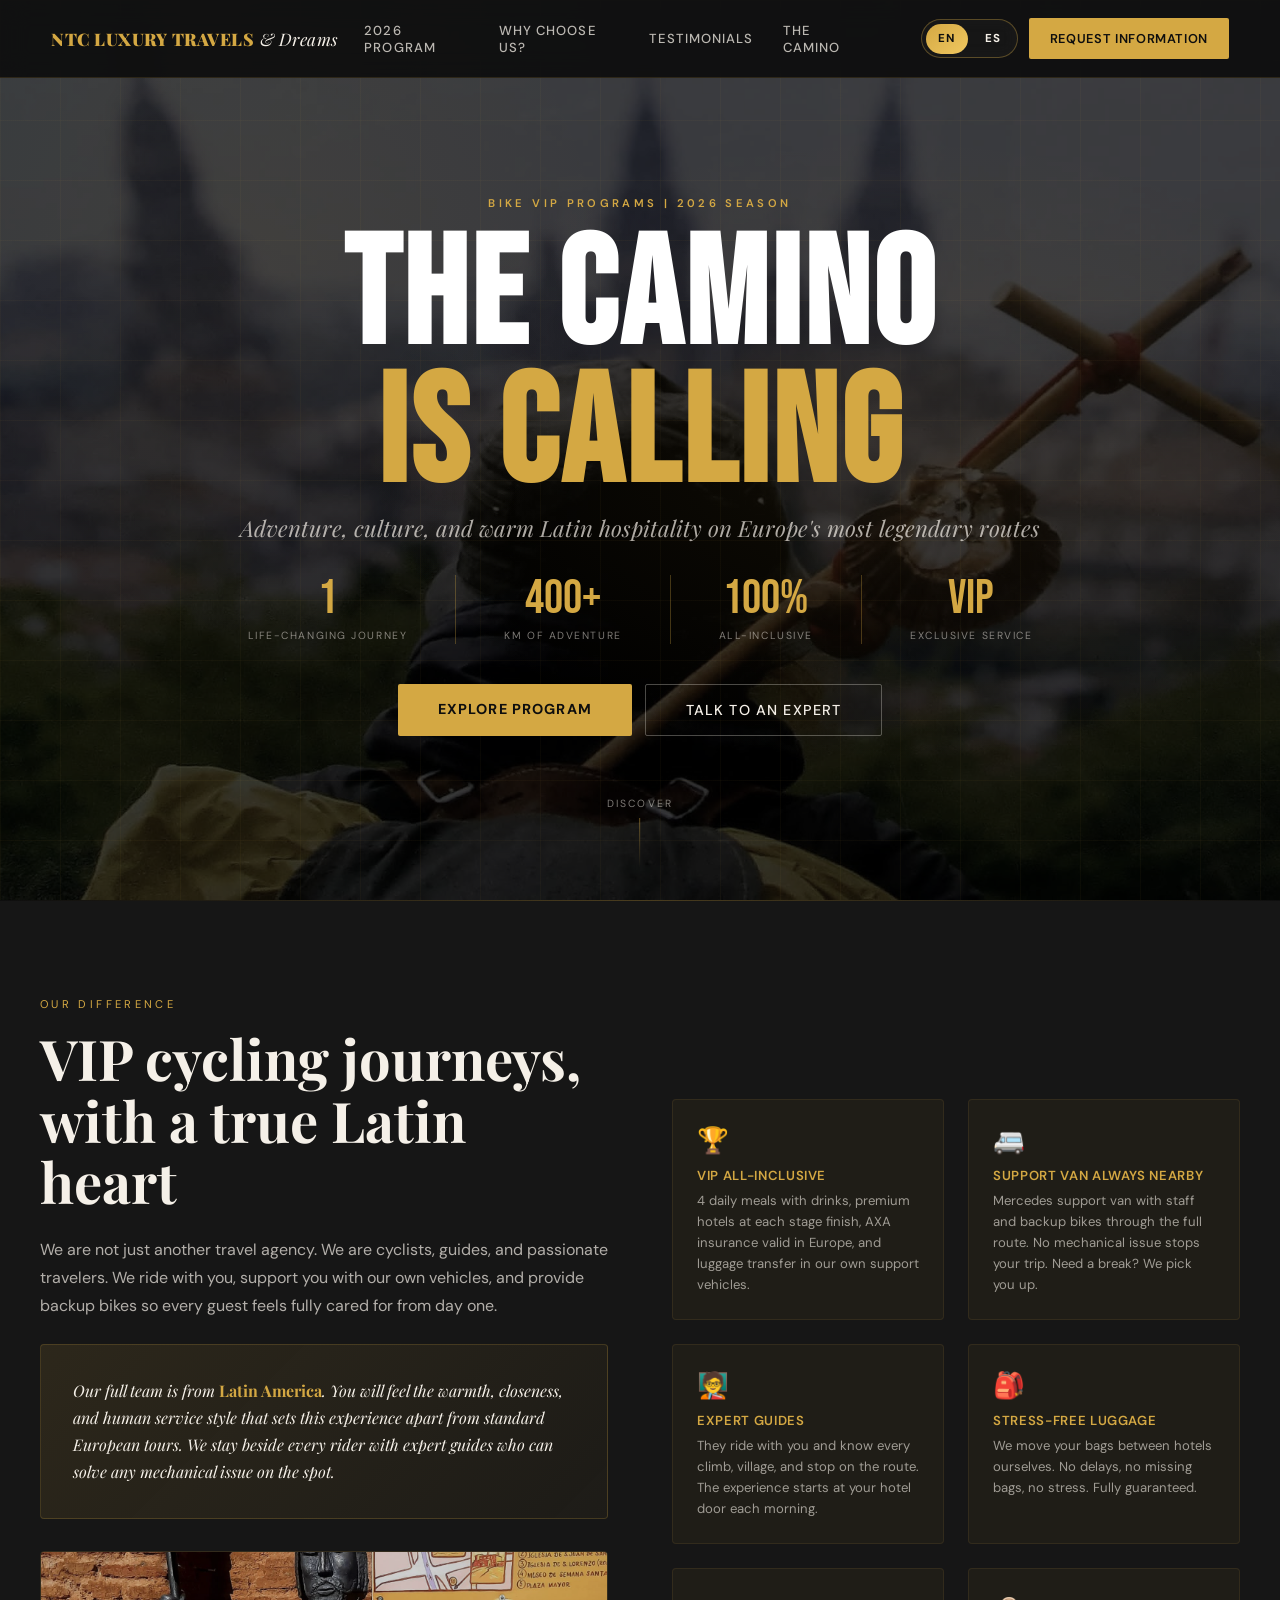
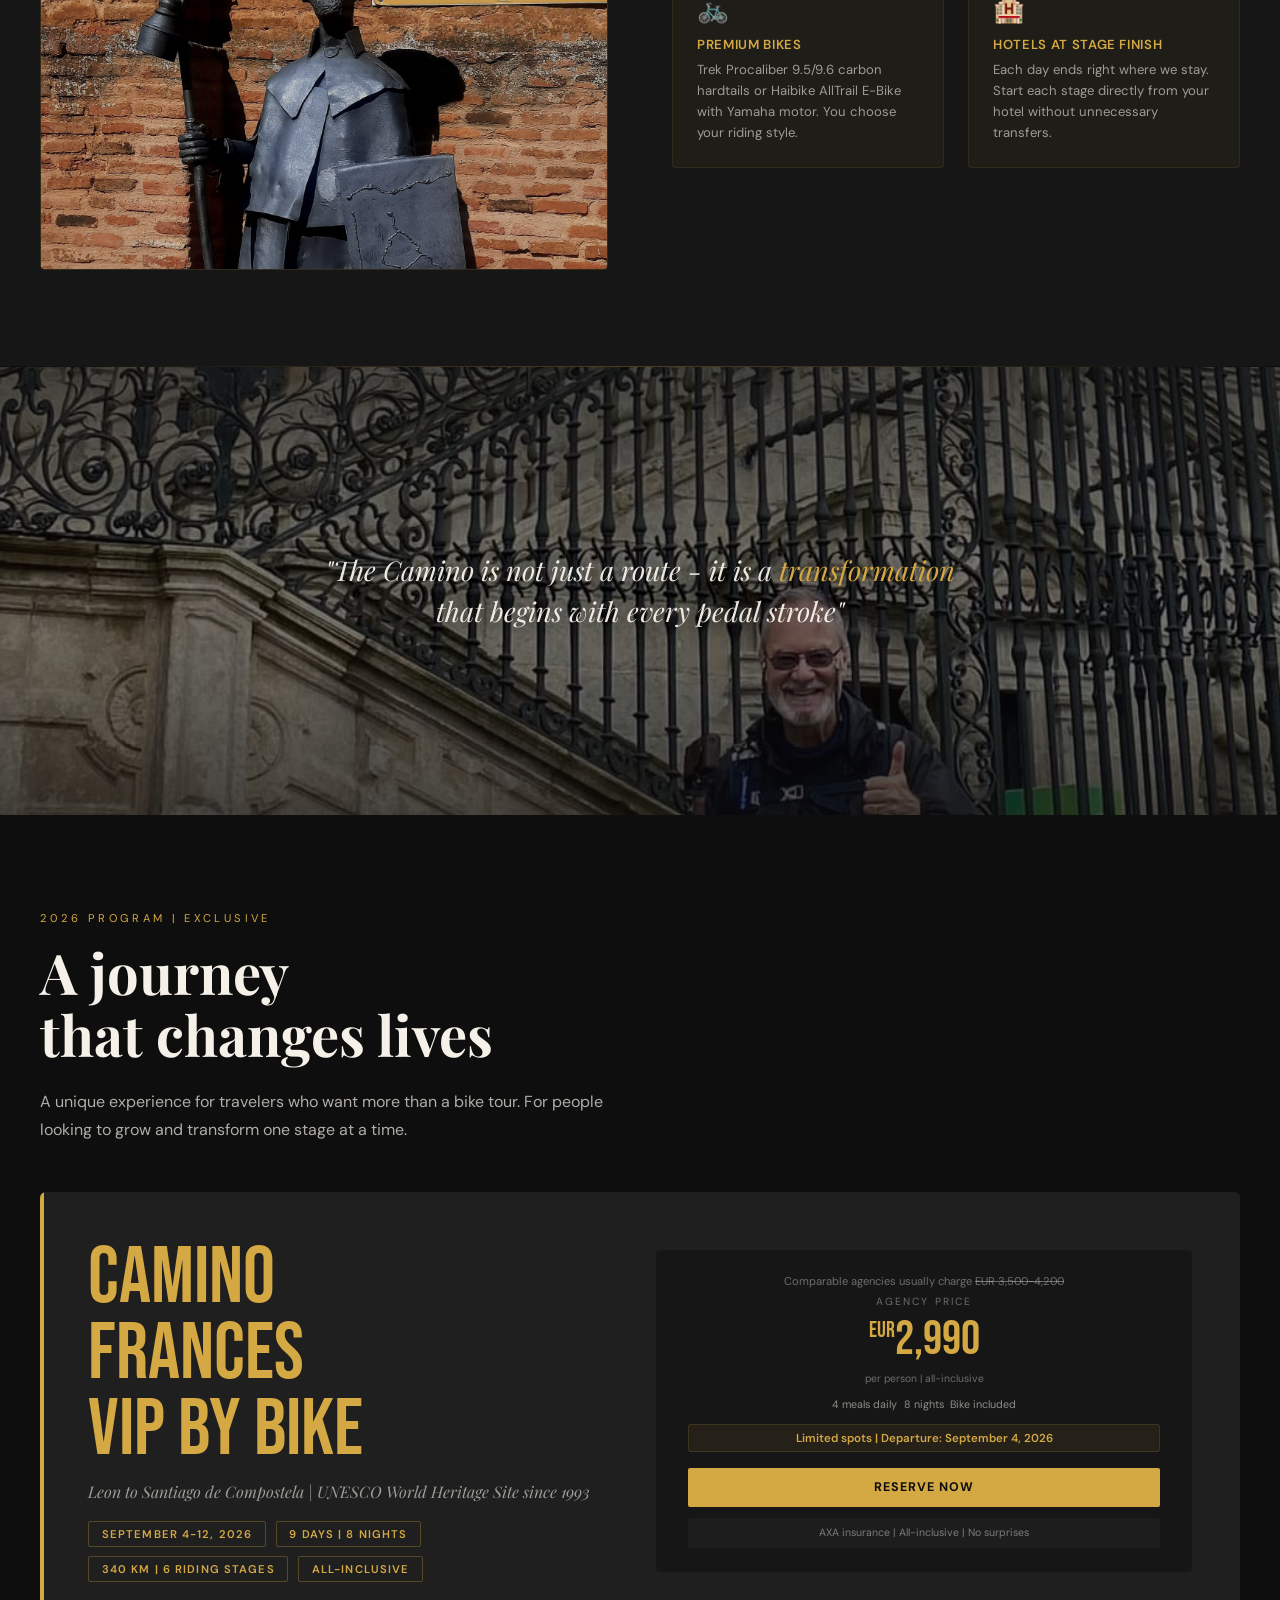
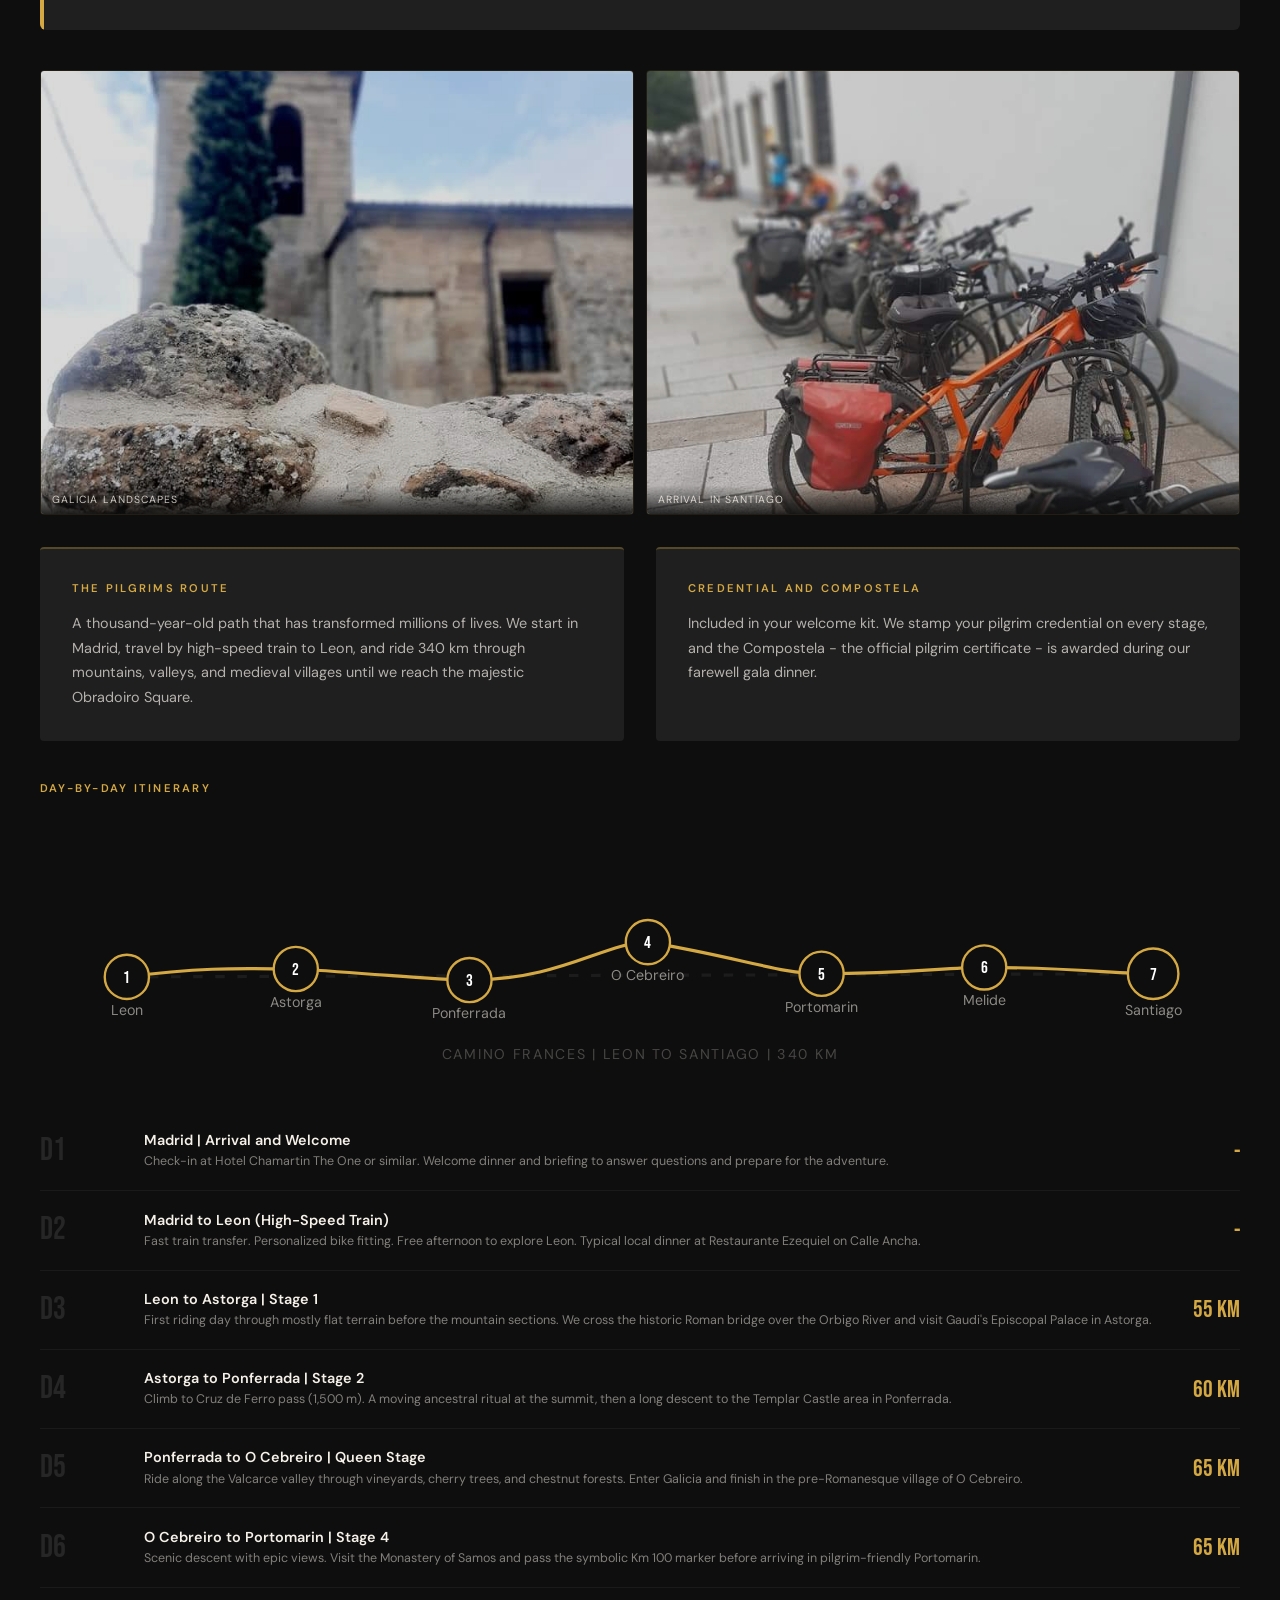
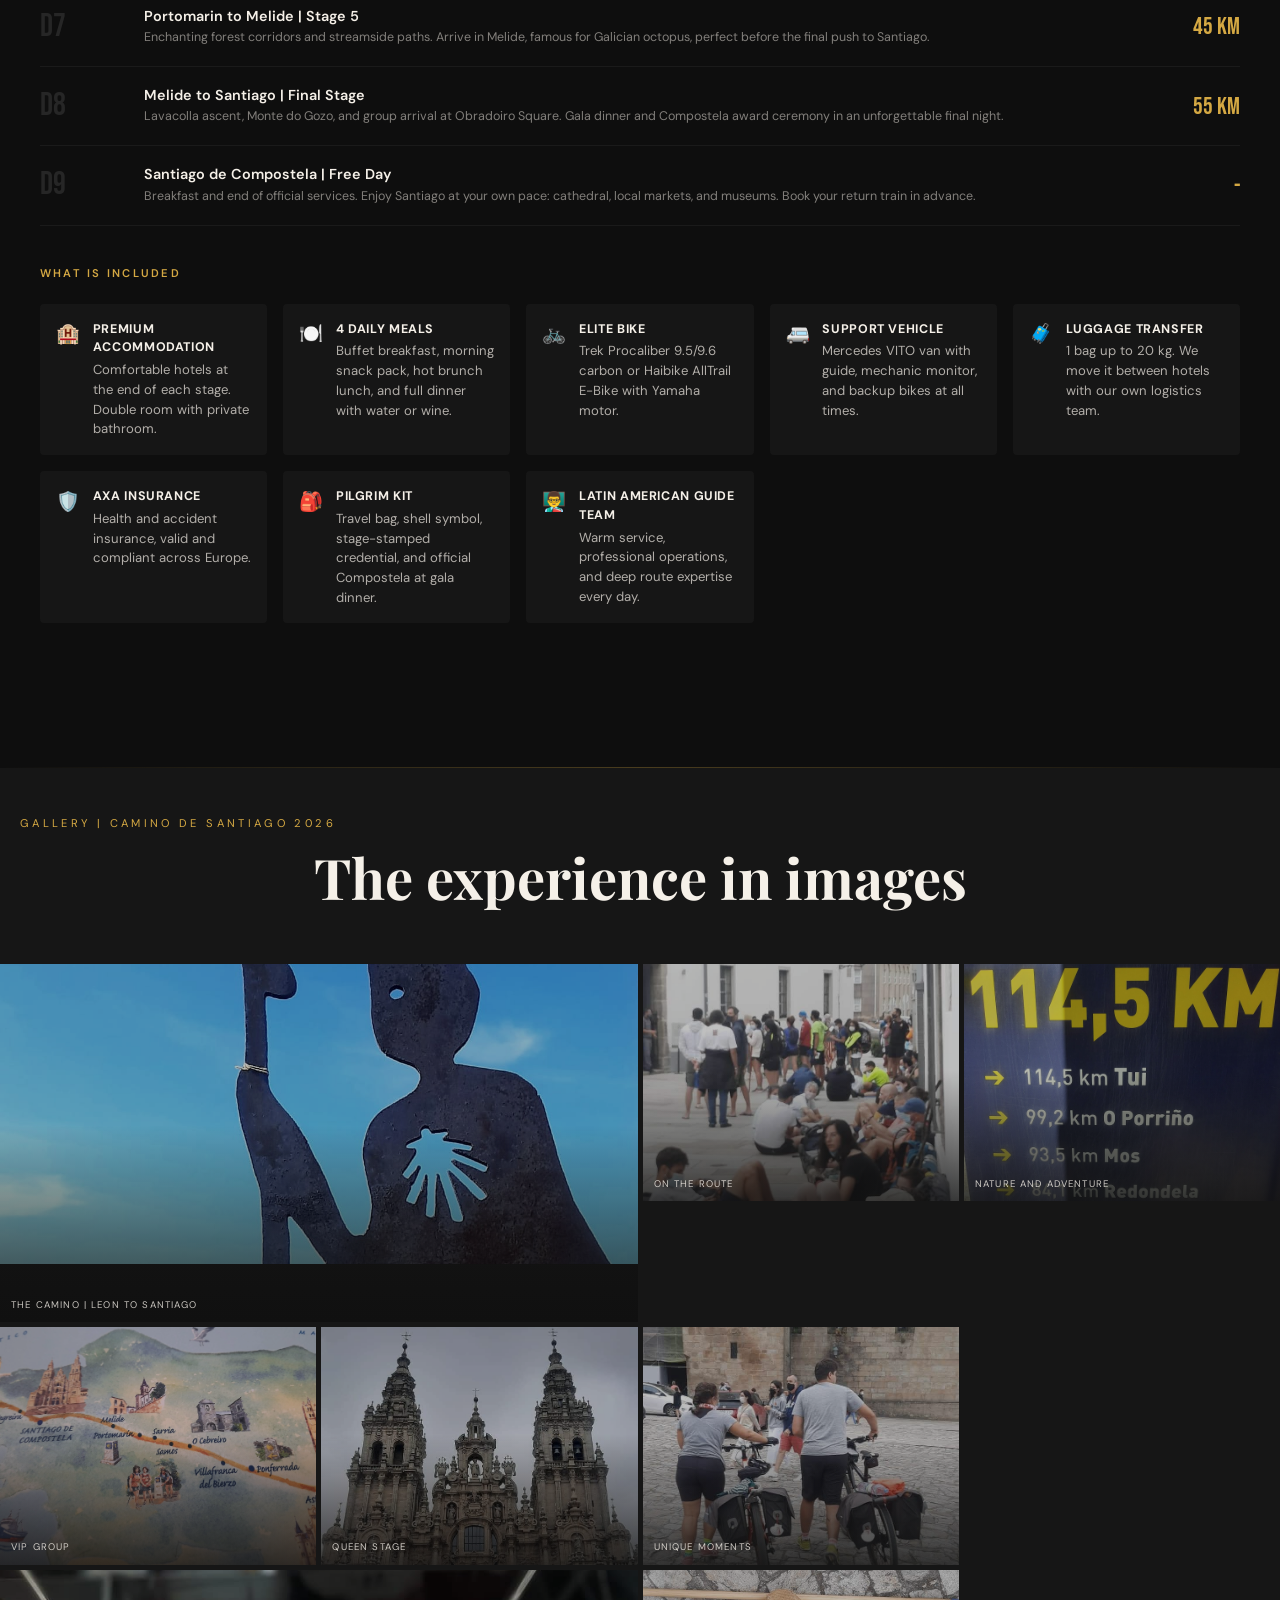
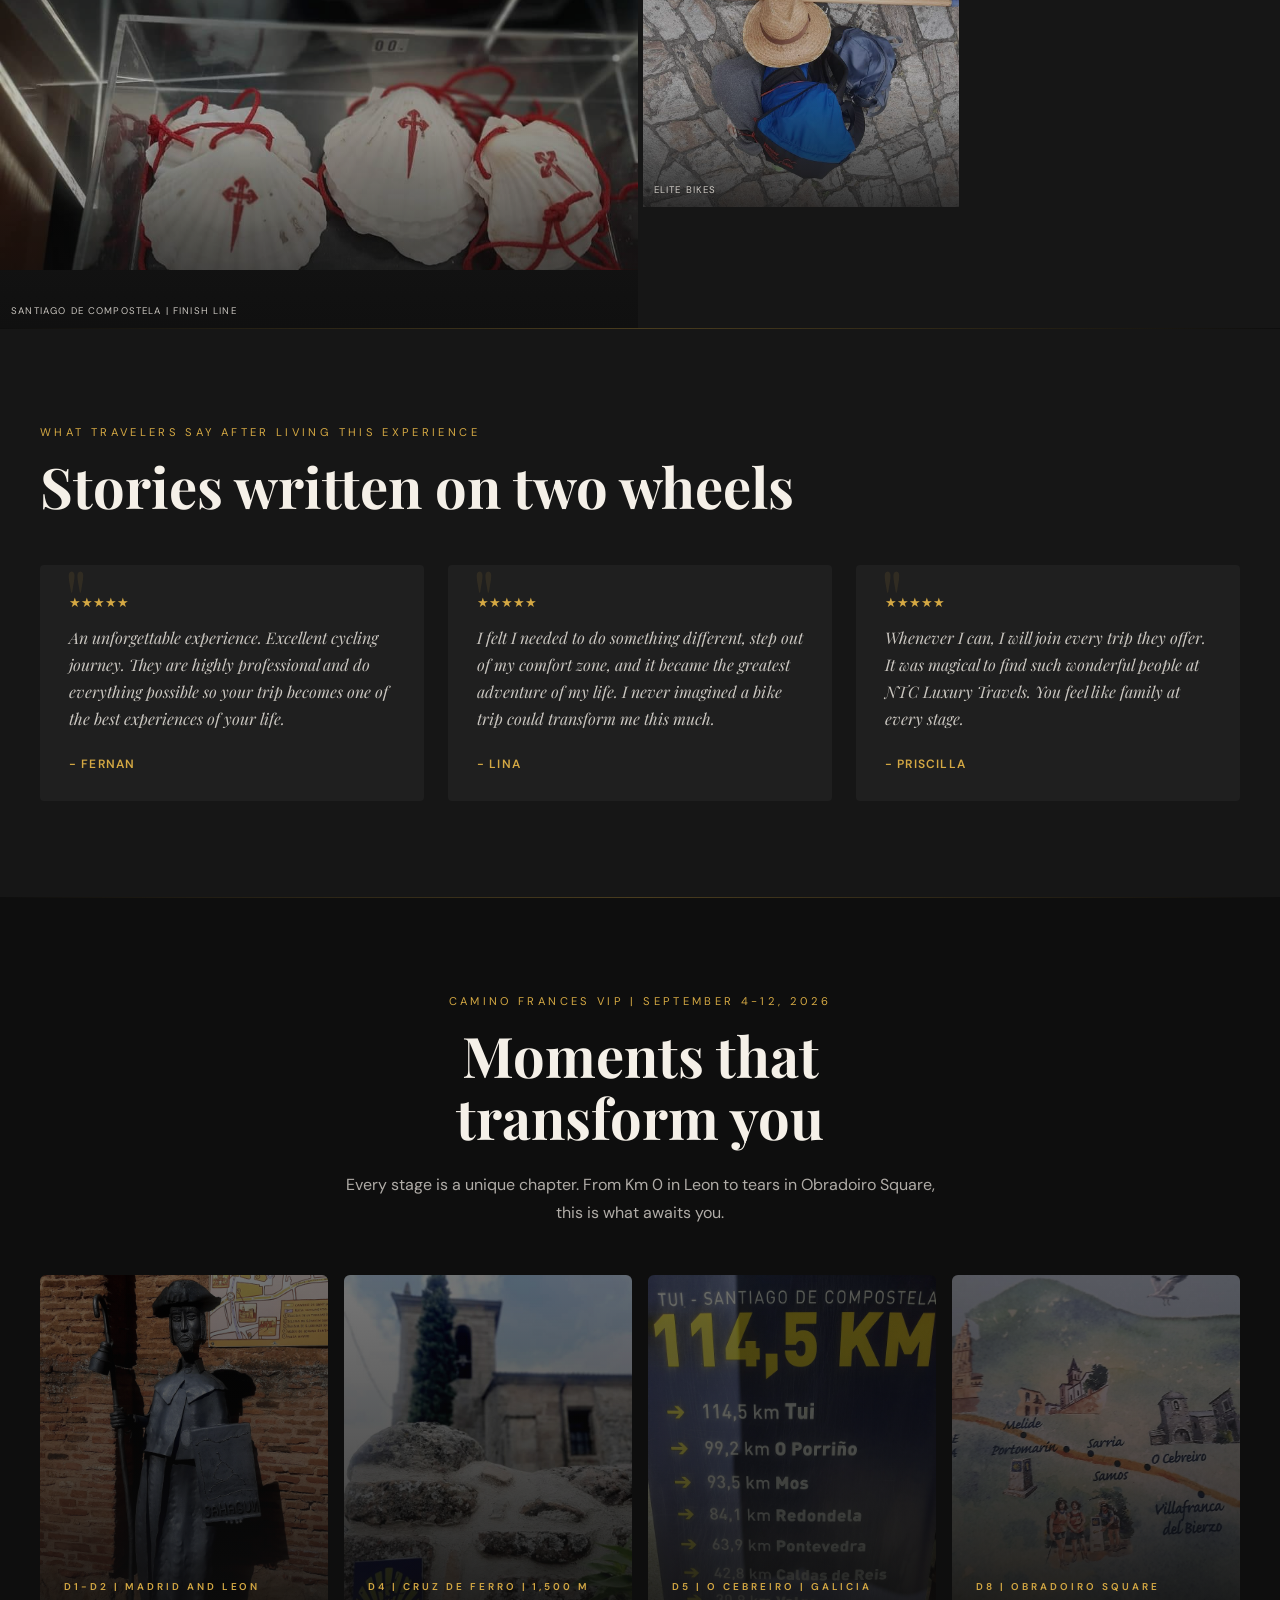
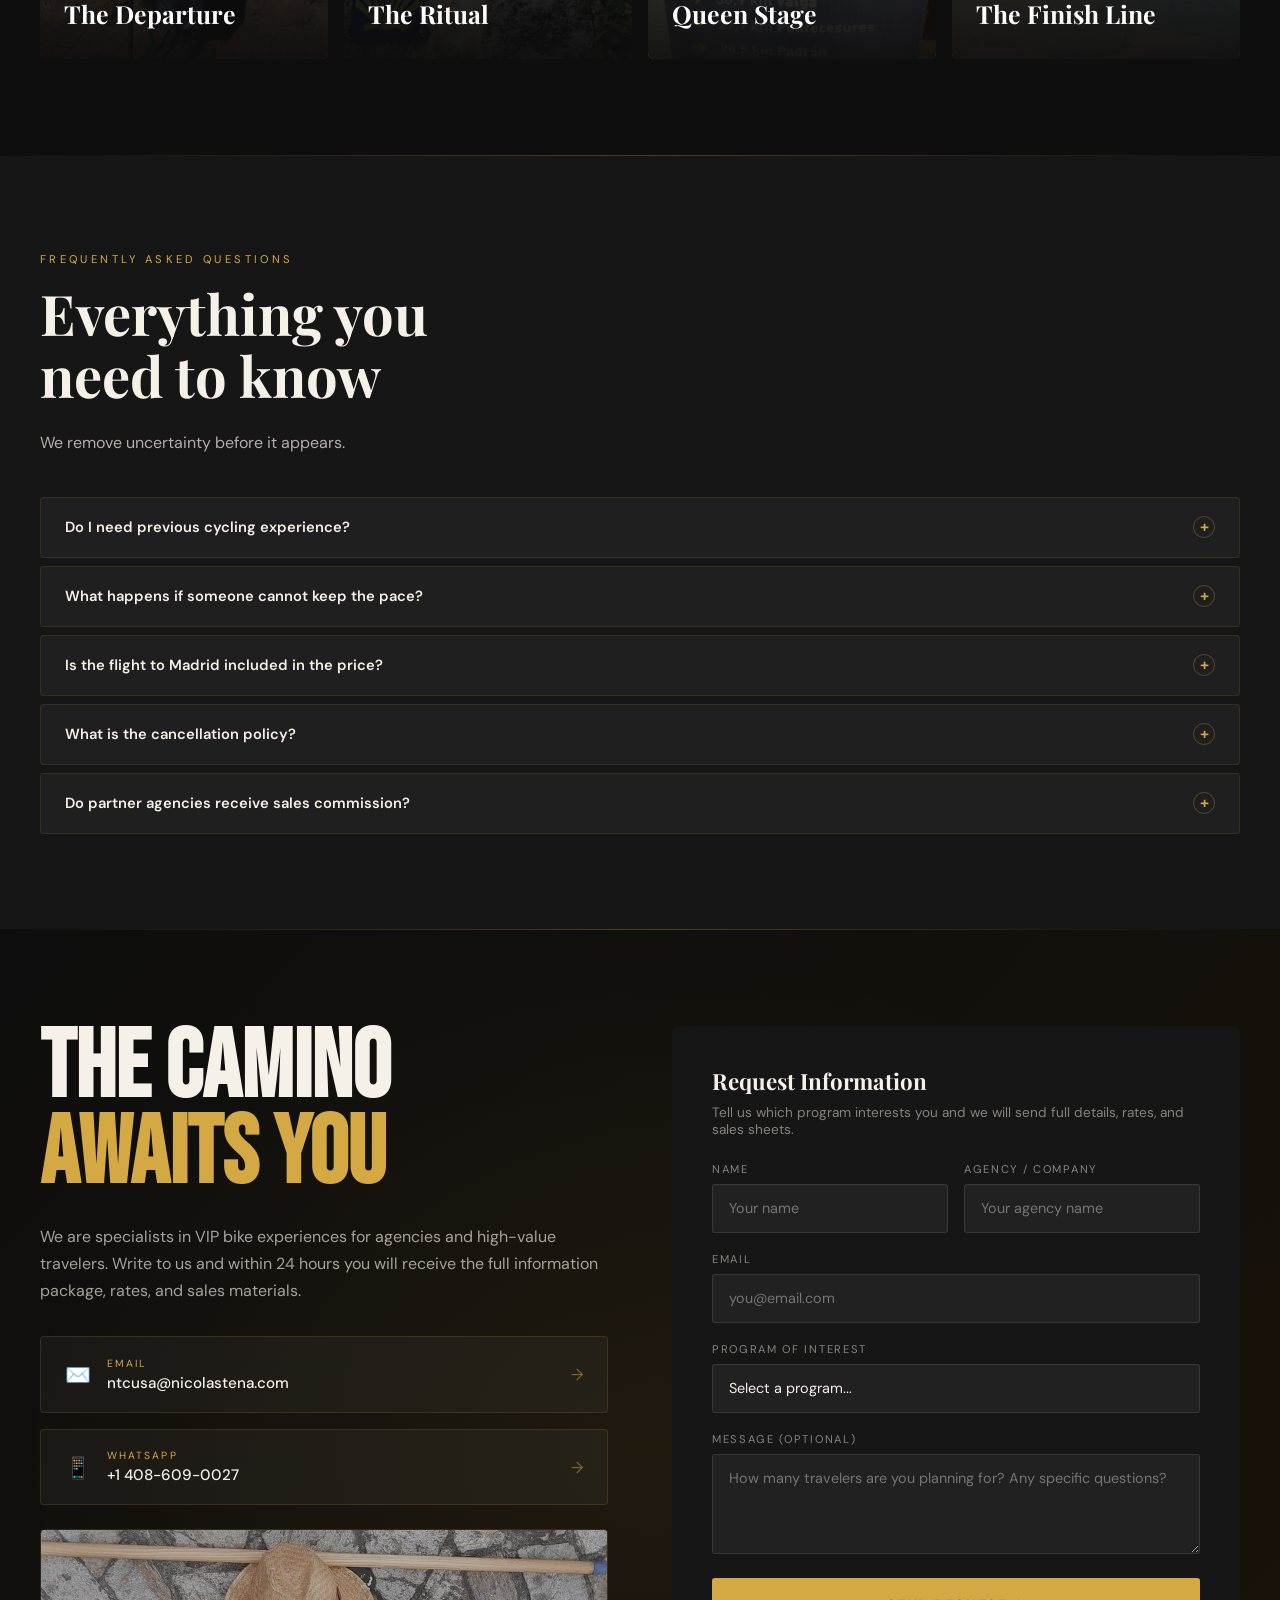
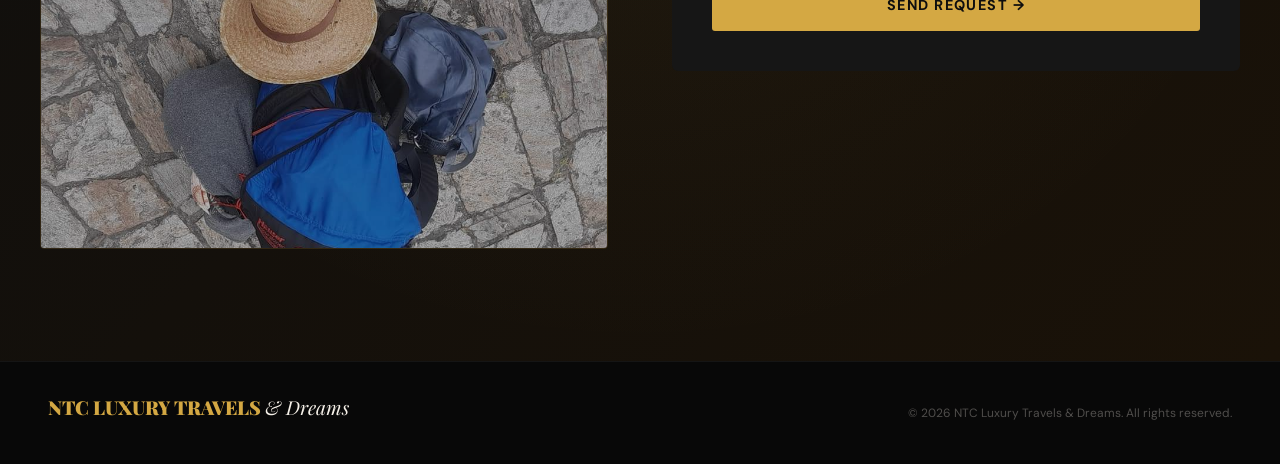
==== commit d56f9dd6: "feat: version bilingue EN/ES con selector de idioma y README profesional en espanol" ====
--- a/index.html
+++ b/index.html
@@ -1,10 +1,10 @@
-﻿<!DOCTYPE html>
-<html lang="es">
+<!DOCTYPE html>
+<html lang="en">
 <head>
   <meta charset="UTF-8">
   <meta name="viewport" content="width=device-width, initial-scale=1.0">
-  <meta name="description" content="NTC Luxury Travels &amp; Dreams — Camino de Santiago Francés VIP en Bicicleta 2026. León → Santiago, 9 días todo incluido, guías latinoamericanos. 4–12 Sep 2026.">
-  <title>NTC Luxury Travels &amp; Dreams · Camino de Santiago VIP en Bici 2026</title>
+  <meta name="description" content="NTC Luxury Travels & Dreams - VIP Camino de Santiago by Bike 2026. Leon to Santiago, 9 days all-inclusive with Latin American guides. September 4-12, 2026.">
+  <title>NTC Luxury Travels & Dreams | VIP Camino de Santiago by Bike 2026</title>
   <meta name="theme-color" content="#0E0E0E">
   <link rel="preconnect" href="https://fonts.googleapis.com">
   <link rel="preconnect" href="https://fonts.gstatic.com" crossorigin>
@@ -14,126 +14,120 @@
 </head>
 <body>
 
-<!-- ============================
-  NAV
-============================= -->
-<nav id="navbar" role="navigation" aria-label="Navegación principal">
-  <a href="#hero" class="nav-logo" aria-label="NTC Luxury Travels &amp; Dreams">
+<nav id="navbar" role="navigation" aria-label="Main navigation">
+  <a href="#hero" class="nav-logo" aria-label="NTC Luxury Travels & Dreams">
     NTC LUXURY TRAVELS <span>&amp; Dreams</span>
   </a>
   <ul class="nav-links" role="list">
-    <li><a href="#programas">Programas 2026</a></li>
-    <li><a href="#why">¿Por qué elegirnos?</a></li>
-    <li><a href="#testimonios">Testimonios</a></li>
-    <li><a href="#momentos">El Camino</a></li>
-    <li><a href="#contacto" class="nav-cta-mobile">Solicitar Información</a></li>
+    <li><a href="#programas">2026 Program</a></li>
+    <li><a href="#why">Why choose us?</a></li>
+    <li><a href="#testimonios">Testimonials</a></li>
+    <li><a href="#momentos">The Camino</a></li>
+    <li><a href="#contacto" class="nav-cta-mobile">Request Information</a></li>
   </ul>
-  <a href="#contacto" class="nav-cta">Solicitar Información</a>
-  <button class="hamburger" id="hamburger" aria-label="Abrir menú" aria-expanded="false">
+  <div class="nav-actions">
+    <div class="lang-switch" role="group" aria-label="Language selector">
+      <a class="lang-btn lang-btn-active" href="index.html" aria-current="page">EN</a>
+      <a class="lang-btn" href="index-es.html">ES</a>
+    </div>
+    <a href="#contacto" class="nav-cta">Request Information</a>
+  </div>
+  <button class="hamburger" id="hamburger" aria-label="Open menu" aria-expanded="false">
     <span></span><span></span><span></span>
   </button>
 </nav>
 
-
-<!-- ============================
-  HERO
-============================= -->
-<section id="hero" aria-label="Portada">
+<section id="hero" aria-label="Cover section">
   <div class="hero-photo" aria-hidden="true"></div>
   <div class="hero-bg" aria-hidden="true"></div>
   <div class="hero-grid" aria-hidden="true"></div>
   <div class="hero-content">
-    <p class="hero-pretitle">🚲 Programas VIP en Bicicleta · Temporada 2026</p>
-    <h1 class="hero-title">EL CAMINO<br><span class="gold">TE LLAMA</span></h1>
-    <p class="hero-subtitle">Aventura, cultura y calidez latina en las rutas más legendarias de Europa</p>
-    <div class="hero-stats" aria-label="Estadísticas del programa">
+    <p class="hero-pretitle">Bike VIP Programs | 2026 Season</p>
+    <h1 class="hero-title">THE CAMINO<br><span class="gold">IS CALLING</span></h1>
+    <p class="hero-subtitle">Adventure, culture, and warm Latin hospitality on Europe's most legendary routes</p>
+    <div class="hero-stats" aria-label="Program stats">
       <div class="hero-stat">
         <span class="hero-stat-num">1</span>
-        <span class="hero-stat-label">Experiencia única</span>
+        <span class="hero-stat-label">Life-changing journey</span>
       </div>
       <div class="hero-stat-divider" aria-hidden="true"></div>
       <div class="hero-stat">
         <span class="hero-stat-num">400+</span>
-        <span class="hero-stat-label">km de aventura</span>
+        <span class="hero-stat-label">km of adventure</span>
       </div>
       <div class="hero-stat-divider" aria-hidden="true"></div>
       <div class="hero-stat">
         <span class="hero-stat-num">100%</span>
-        <span class="hero-stat-label">Todo incluido</span>
+        <span class="hero-stat-label">All-inclusive</span>
       </div>
       <div class="hero-stat-divider" aria-hidden="true"></div>
       <div class="hero-stat">
         <span class="hero-stat-num">VIP</span>
-        <span class="hero-stat-label">Servicio exclusivo</span>
+        <span class="hero-stat-label">Exclusive service</span>
       </div>
     </div>
     <div class="hero-ctas">
-      <a href="#programas" class="btn-primary">Ver los Programas</a>
-      <a href="#contacto" class="btn-outline">Hablar con un experto</a>
+      <a href="#programas" class="btn-primary">Explore Program</a>
+      <a href="#contacto" class="btn-outline">Talk to an expert</a>
     </div>
   </div>
   <div class="hero-scroll" aria-hidden="true">
-    <span>Descubrir</span>
+    <span>Discover</span>
     <div class="hero-scroll-line"></div>
   </div>
 </section>
 
 <div class="divider" role="separator"></div>
 
-
-<!-- ============================
-  WHY ZOCOCAMINO
-============================= -->
 <section id="why" aria-labelledby="why-title">
   <div class="container">
     <div class="why-grid">
       <div class="reveal">
-        <span class="section-label">Nuestra Diferencia</span>
-        <h2 class="section-title" id="why-title">Viajes VIP entre algodones,<br>con el corazón latino</h2>
+        <span class="section-label">Our Difference</span>
+        <h2 class="section-title" id="why-title">VIP cycling journeys,<br>with a true Latin heart</h2>
         <p class="section-body">
-          No somos una agencia más. Somos ciclistas, guías y viajeros apasionados que acompañamos cada pedaleo con nuestro vehículo propio, bicicletas de repuesto y un servicio que hace que cada viajero se sienta como en casa.
+          We are not just another travel agency. We are cyclists, guides, and passionate travelers. We ride with you, support you with our own vehicles, and provide backup bikes so every guest feels fully cared for from day one.
         </p>
         <div class="highlight-box">
           <p>
-            Todo nuestro equipo es de <strong>Latinoamérica</strong>. Desde el primer día, el trato será de calidez latina —
-            <strong>como si estuvieras en casa</strong> — muy diferente al que se da habitualmente en Europa.
-            Siempre al lado de los cicloturistas, con guías expertos que resuelven cualquier incidencia mecánica al instante.
+            Our full team is from <strong>Latin America</strong>. You will feel the warmth, closeness, and human service style that sets this experience apart from standard European tours.
+            We stay beside every rider with expert guides who can solve any mechanical issue on the spot.
           </p>
         </div>
         <div class="why-photo">
-          <img src="img/WhatsApp%20Image%202026-03-18%20at%2016.44.22.jpeg" alt="Ciclistas en el Camino de Santiago" loading="lazy">
+          <img src="img/WhatsApp%20Image%202026-03-18%20at%2016.44.22.jpeg" alt="Cyclists on the Camino de Santiago" loading="lazy">
         </div>
       </div>
       <div class="why-features reveal reveal-delay-2">
         <div class="why-feature">
           <div class="why-feature-icon">🏆</div>
-          <h4>Todo Incluido VIP</h4>
-          <p>4 comidas diarias con bebidas, hoteles premium al final de etapa, seguro AXA homologado para Europa y traslado de equipaje en vehículos propios.</p>
+          <h4>VIP All-Inclusive</h4>
+          <p>4 daily meals with drinks, premium hotels at each stage finish, AXA insurance valid in Europe, and luggage transfer in our own support vehicles.</p>
         </div>
         <div class="why-feature">
           <div class="why-feature-icon">🚐</div>
-          <h4>Carro de Apoyo Siempre</h4>
-          <p>Van Mercedes con personal y bicis de repuesto durante todo el recorrido. Ninguna avería te detiene. Si necesitas descansar, te llevamos.</p>
+          <h4>Support Van Always Nearby</h4>
+          <p>Mercedes support van with staff and backup bikes through the full route. No mechanical issue stops your trip. Need a break? We pick you up.</p>
         </div>
         <div class="why-feature">
           <div class="why-feature-icon">🧑‍🏫</div>
-          <h4>Guías Expertos</h4>
-          <p>Pedalean contigo, conocen cada ruta, cada repecho y cada rincón gastronómico. La experiencia no empieza en el hotel, empieza en la puerta.</p>
+          <h4>Expert Guides</h4>
+          <p>They ride with you and know every climb, village, and stop on the route. The experience starts at your hotel door each morning.</p>
         </div>
         <div class="why-feature">
           <div class="why-feature-icon">🎒</div>
-          <h4>Equipaje Sin Estrés</h4>
-          <p>Trasladamos tus maletas entre hoteles en nuestros propios vehículos. Sin extravíos, sin retrasos, sin preocupaciones. Garantizado.</p>
+          <h4>Stress-Free Luggage</h4>
+          <p>We move your bags between hotels ourselves. No delays, no missing bags, no stress. Fully guaranteed.</p>
         </div>
         <div class="why-feature">
           <div class="why-feature-icon">🚲</div>
-          <h4>Las Mejores Bicis</h4>
-          <p>Trek Procaliber 9.5/9.6 carbono con microdoble suspensión o E-Bike Haibike AllTrail motor Yamaha. Tú eliges tu aventura.</p>
+          <h4>Premium Bikes</h4>
+          <p>Trek Procaliber 9.5/9.6 carbon hardtails or Haibike AllTrail E-Bike with Yamaha motor. You choose your riding style.</p>
         </div>
         <div class="why-feature">
           <div class="why-feature-icon">🏨</div>
-          <h4>Hoteles al Final de Etapa</h4>
-          <p>Nos alojamos exactamente donde termina la jornada. Sales pedaleando desde la puerta del hotel cada mañana. Sin traslados innecesarios.</p>
+          <h4>Hotels at Stage Finish</h4>
+          <p>Each day ends right where we stay. Start each stage directly from your hotel without unnecessary transfers.</p>
         </div>
       </div>
     </div>
@@ -142,144 +136,134 @@
 
 <div class="divider" role="separator"></div>
 
-<!-- PHOTO BAND -->
 <div class="photo-band" aria-hidden="true">
-  <img src="img/WhatsApp%20Image%202026-03-18%20at%2016.49.21.jpeg" alt="Ruta Camino de Santiago" loading="lazy">
+  <img src="img/WhatsApp%20Image%202026-03-18%20at%2016.49.21.jpeg" alt="Camino route" loading="lazy">
   <div class="photo-band-overlay">
-    <p class="photo-band-quote">"El Camino no es solo una ruta — es una <span>transformación</span> que comienza con cada pedalada"</p>
+    <p class="photo-band-quote">"The Camino is not just a route - it is a <span>transformation</span> that begins with every pedal stroke"</p>
   </div>
 </div>
 
-
-<!-- ============================
-  PROGRAMS
-============================= -->
 <section id="programas" aria-labelledby="programs-title">
   <div class="container">
-    <span class="section-label reveal">Programa 2026 · Exclusivo</span>
-    <h2 class="section-title reveal" id="programs-title">La aventura<br>que cambia vidas</h2>
+    <span class="section-label reveal">2026 Program | Exclusive</span>
+    <h2 class="section-title reveal" id="programs-title">A journey<br>that changes lives</h2>
     <p class="section-body reveal" style="margin-bottom:3rem">
-      Una experiencia única diseñada para quienes quieren más que un viaje en bici.
-      Para quienes buscan transformarse pedalada a pedalada.
+      A unique experience for travelers who want more than a bike tour.
+      For people looking to grow and transform one stage at a time.
     </p>
 
-
-    <!-- ================================================
-      CAMINO DE SANTIAGO FRANCÉS
-    ================================================= -->
     <div class="program-panel-solo" id="panel-camino">
-
       <div class="program-banner">
         <div>
-          <div class="program-banner-title">CAMINO<br>FRANCÉS<br>VIP EN BICI</div>
-          <p class="program-banner-sub">León → Santiago de Compostela · Patrimonio de la Humanidad UNESCO 1993</p>
+          <div class="program-banner-title">CAMINO<br>FRANCES<br>VIP BY BIKE</div>
+          <p class="program-banner-sub">Leon to Santiago de Compostela | UNESCO World Heritage Site since 1993</p>
           <div class="program-tags">
-            <span class="tag tag-outline">📅 4 – 12 Sep 2026</span>
-            <span class="tag tag-outline">🗓 9 días · 8 noches</span>
-            <span class="tag tag-outline">🚲 340 km · 6 etapas</span>
-            <span class="tag tag-outline">✅ Todo Incluido</span>
+            <span class="tag tag-outline">September 4-12, 2026</span>
+            <span class="tag tag-outline">9 days | 8 nights</span>
+            <span class="tag tag-outline">340 km | 6 riding stages</span>
+            <span class="tag tag-outline">All-inclusive</span>
           </div>
         </div>
         <div class="program-banner-price">
-          <p class="price-comparison">Agencias similares cobran <s>€3.500–€4.200</s></p>
-          <div class="price-label">Precio Agencia</div>
-          <div class="price-amount"><span class="price-currency">€</span>2.990</div>
-          <div class="price-note">por persona · todo incluido</div>
+          <p class="price-comparison">Comparable agencies usually charge <s>EUR 3,500-4,200</s></p>
+          <div class="price-label">Agency Price</div>
+          <div class="price-amount"><span class="price-currency">EUR</span>2,990</div>
+          <div class="price-note">per person | all-inclusive</div>
           <div class="price-includes-row">
-            <span class="price-includes-item">🍽️ 4 comidas</span>
-            <span class="price-includes-item">🏨 8 noches</span>
-            <span class="price-includes-item">🚲 Bici incluida</span>
-          </div>
-          <p class="price-urgency">⚡ Plazas limitadas — Salida: 4 Sep 2026</p>
-          <a href="#contacto" class="btn-primary btn-price-cta" style="margin-top:1rem;display:block;text-align:center;font-size:0.78rem;padding:0.7rem 1rem">Reservar Ahora</a>
-          <p class="price-guarantee">🛡️ Seguro AXA · Todo Incluido · Sin sorpresas</p>
+            <span class="price-includes-item">4 meals daily</span>
+            <span class="price-includes-item">8 nights</span>
+            <span class="price-includes-item">Bike included</span>
+          </div>
+          <p class="price-urgency">Limited spots | Departure: September 4, 2026</p>
+          <a href="#contacto" class="btn-primary btn-price-cta" style="margin-top:1rem;display:block;text-align:center;font-size:0.78rem;padding:0.7rem 1rem">Reserve Now</a>
+          <p class="price-guarantee">AXA insurance | All-inclusive | No surprises</p>
         </div>
       </div>
 
       <div class="program-photo-strip">
         <figure>
-          <img src="img/WhatsApp%20Image%202026-03-18%20at%2016.45.19.jpeg" alt="Camino Francés - etapa por los campos de Galicia" loading="lazy">
-          <figcaption>Campos de Galicia</figcaption>
+          <img src="img/WhatsApp%20Image%202026-03-18%20at%2016.45.19.jpeg" alt="Camino Frances stage through Galicia fields" loading="lazy">
+          <figcaption>Galicia landscapes</figcaption>
         </figure>
         <figure>
-          <img src="img/WhatsApp%20Image%202026-03-18%20at%2016.45.21.jpeg" alt="Camino Francés - llegada a Santiago de Compostela" loading="lazy">
-          <figcaption>Llegada a Santiago</figcaption>
+          <img src="img/WhatsApp%20Image%202026-03-18%20at%2016.45.21.jpeg" alt="Arrival in Santiago de Compostela" loading="lazy">
+          <figcaption>Arrival in Santiago</figcaption>
         </figure>
       </div>
 
       <div class="program-details">
         <div class="detail-card">
-          <h3>La Ruta de los Peregrinos</h3>
+          <h3>The Pilgrims Route</h3>
           <p>
-            Una ruta milenaria que ha transformado millones de vidas. Comenzamos en Madrid, viajamos en AVE hasta León y pedaleamos 340 km a través de montañas, valles y pueblos medievales hasta la majestuosa Plaza del Obradoiro. Un recorrido que ningún viajero olvida.
+            A thousand-year-old path that has transformed millions of lives. We start in Madrid, travel by high-speed train to Leon, and ride 340 km through mountains, valleys, and medieval villages until we reach the majestic Obradoiro Square.
           </p>
         </div>
         <div class="detail-card">
-          <h3>La Credencial y la Compostela</h3>
+          <h3>Credential and Compostela</h3>
           <p>
-            Incluidas en el kit de bienvenida. Sellamos la credencial en cada etapa del Camino y la Compostela — el diploma oficial de peregrino — se entrega en la cena de gala de despedida. Un momento de emoción pura que lo vale todo.
+            Included in your welcome kit. We stamp your pilgrim credential on every stage, and the Compostela - the official pilgrim certificate - is awarded during our farewell gala dinner.
           </p>
         </div>
       </div>
 
       <div class="itinerary">
-        <h3>Itinerario Día a Día</h3>
+        <h3>Day-by-Day Itinerary</h3>
 
         <div class="route-map-wrapper" aria-hidden="true">
-          <svg class="route-svg" id="svg-frances" viewBox="0 0 760 160" xmlns="http://www.w3.org/2000/svg" overflow="visible" aria-label="Mapa de ruta Camino Francés León a Santiago" role="img">
+          <svg class="route-svg" id="svg-frances" viewBox="0 0 760 160" xmlns="http://www.w3.org/2000/svg" overflow="visible" aria-label="Camino Frances route map from Leon to Santiago" role="img">
             <line x1="55" y1="100" x2="705" y2="98" class="route-bg-line"/>
             <path class="route-path-line" pathLength="100" stroke="#D4A843"
               d="M55,100 C108,93 135,95 162,95 C215,98 248,102 272,102 C330,102 358,78 385,78 C445,88 468,98 495,98 C552,98 572,94 598,94 C652,94 682,98 705,98"/>
             <g class="route-marker" tabindex="0">
               <circle class="marker-circle" cx="55" cy="100" r="14" stroke="#D4A843"/>
               <text class="marker-num" x="55" y="100">1</text>
-              <text class="marker-city" x="55" y="124">León</text>
-              <g class="marker-tooltip"><rect class="tooltip-bg" x="5" y="34" width="100" height="34" rx="3" ry="3"/><text class="tooltip-name" x="55" y="54">León</text><text class="tooltip-detail" x="55" y="65">Km 0 · Inicio</text></g>
-              <title>León — Km 0, inicio del Camino Francés</title>
+              <text class="marker-city" x="55" y="124">Leon</text>
+              <g class="marker-tooltip"><rect class="tooltip-bg" x="5" y="34" width="100" height="34" rx="3" ry="3"/><text class="tooltip-name" x="55" y="54">Leon</text><text class="tooltip-detail" x="55" y="65">Km 0 | Start</text></g>
+              <title>Leon | Km 0, Camino Frances start</title>
             </g>
             <g class="route-marker" tabindex="0">
               <circle class="marker-circle" cx="162" cy="95" r="14" stroke="#D4A843"/>
               <text class="marker-num" x="162" y="95">2</text>
               <text class="marker-city" x="162" y="119">Astorga</text>
-              <g class="marker-tooltip"><rect class="tooltip-bg" x="112" y="29" width="100" height="34" rx="3" ry="3"/><text class="tooltip-name" x="162" y="49">Astorga</text><text class="tooltip-detail" x="162" y="60">55 km · D3</text></g>
-              <title>Astorga — 55 km, Día 3</title>
+              <g class="marker-tooltip"><rect class="tooltip-bg" x="112" y="29" width="100" height="34" rx="3" ry="3"/><text class="tooltip-name" x="162" y="49">Astorga</text><text class="tooltip-detail" x="162" y="60">55 km | D3</text></g>
+              <title>Astorga | 55 km, Day 3</title>
             </g>
             <g class="route-marker" tabindex="0">
               <circle class="marker-circle" cx="272" cy="102" r="14" stroke="#D4A843"/>
               <text class="marker-num" x="272" y="102">3</text>
               <text class="marker-city" x="272" y="126">Ponferrada</text>
-              <g class="marker-tooltip"><rect class="tooltip-bg" x="222" y="36" width="100" height="34" rx="3" ry="3"/><text class="tooltip-name" x="272" y="56">Ponferrada</text><text class="tooltip-detail" x="272" y="67">60 km · D4</text></g>
-              <title>Ponferrada — 60 km, Día 4</title>
+              <g class="marker-tooltip"><rect class="tooltip-bg" x="222" y="36" width="100" height="34" rx="3" ry="3"/><text class="tooltip-name" x="272" y="56">Ponferrada</text><text class="tooltip-detail" x="272" y="67">60 km | D4</text></g>
+              <title>Ponferrada | 60 km, Day 4</title>
             </g>
             <g class="route-marker" tabindex="0">
               <circle class="marker-circle" cx="385" cy="78" r="14" stroke="#D4A843"/>
               <text class="marker-num" x="385" y="78">4</text>
               <text class="marker-city" x="385" y="102">O Cebreiro</text>
-              <g class="marker-tooltip"><rect class="tooltip-bg" x="335" y="12" width="100" height="34" rx="3" ry="3"/><text class="tooltip-name" x="385" y="32">O Cebreiro</text><text class="tooltip-detail" x="385" y="43">65 km · ↑ 1500m</text></g>
-              <title>O Cebreiro — 65 km, Puerto 1500m, Día 5</title>
+              <g class="marker-tooltip"><rect class="tooltip-bg" x="335" y="12" width="100" height="34" rx="3" ry="3"/><text class="tooltip-name" x="385" y="32">O Cebreiro</text><text class="tooltip-detail" x="385" y="43">65 km | 1,500 m</text></g>
+              <title>O Cebreiro | 65 km, 1,500 m pass, Day 5</title>
             </g>
             <g class="route-marker" tabindex="0">
               <circle class="marker-circle" cx="495" cy="98" r="14" stroke="#D4A843"/>
               <text class="marker-num" x="495" y="98">5</text>
-              <text class="marker-city" x="495" y="122">Portomarín</text>
-              <g class="marker-tooltip"><rect class="tooltip-bg" x="445" y="32" width="100" height="34" rx="3" ry="3"/><text class="tooltip-name" x="495" y="52">Portomarín</text><text class="tooltip-detail" x="495" y="63">65 km · D6</text></g>
-              <title>Portomarín — 65 km, Día 6</title>
+              <text class="marker-city" x="495" y="122">Portomarin</text>
+              <g class="marker-tooltip"><rect class="tooltip-bg" x="445" y="32" width="100" height="34" rx="3" ry="3"/><text class="tooltip-name" x="495" y="52">Portomarin</text><text class="tooltip-detail" x="495" y="63">65 km | D6</text></g>
+              <title>Portomarin | 65 km, Day 6</title>
             </g>
             <g class="route-marker" tabindex="0">
               <circle class="marker-circle" cx="598" cy="94" r="14" stroke="#D4A843"/>
               <text class="marker-num" x="598" y="94">6</text>
               <text class="marker-city" x="598" y="118">Melide</text>
-              <g class="marker-tooltip"><rect class="tooltip-bg" x="548" y="28" width="100" height="34" rx="3" ry="3"/><text class="tooltip-name" x="598" y="48">Melide</text><text class="tooltip-detail" x="598" y="59">45 km · D7</text></g>
-              <title>Melide — 45 km, Día 7</title>
+              <g class="marker-tooltip"><rect class="tooltip-bg" x="548" y="28" width="100" height="34" rx="3" ry="3"/><text class="tooltip-name" x="598" y="48">Melide</text><text class="tooltip-detail" x="598" y="59">45 km | D7</text></g>
+              <title>Melide | 45 km, Day 7</title>
             </g>
             <g class="route-marker" tabindex="0">
               <circle class="marker-circle" cx="705" cy="98" r="16" stroke="#D4A843" stroke-width="2.5"/>
               <text class="marker-num" x="705" y="98">7</text>
               <text class="marker-city" x="705" y="124">Santiago</text>
-              <g class="marker-tooltip"><rect class="tooltip-bg" x="655" y="32" width="100" height="34" rx="3" ry="3"/><text class="tooltip-name" x="705" y="52">Santiago</text><text class="tooltip-detail" x="705" y="63">55 km · Final 🏆</text></g>
-              <title>Santiago de Compostela — Etapa Final</title>
+              <g class="marker-tooltip"><rect class="tooltip-bg" x="655" y="32" width="100" height="34" rx="3" ry="3"/><text class="tooltip-name" x="705" y="52">Santiago</text><text class="tooltip-detail" x="705" y="63">55 km | Finish</text></g>
+              <title>Santiago de Compostela | Final stage</title>
             </g>
-            <text class="route-label" x="380" y="152">CAMINO FRANCÉS · LEÓN → SANTIAGO · 340 KM</text>
+            <text class="route-label" x="380" y="152">CAMINO FRANCES | LEON TO SANTIAGO | 340 KM</text>
           </svg>
         </div>
 
@@ -287,199 +271,191 @@
           <div class="stage">
             <div class="stage-num">D1</div>
             <div class="stage-info">
-              <h4>🇪🇸 Madrid — Llegada y Bienvenida</h4>
-              <p>Check-in en Hotel Chamartín The One o similar. Cena briefing: nos presentamos, resolvemos dudas y preparamos la aventura.</p>
-            </div>
-            <div class="stage-km">—</div>
+              <h4>Madrid | Arrival and Welcome</h4>
+              <p>Check-in at Hotel Chamartin The One or similar. Welcome dinner and briefing to answer questions and prepare for the adventure.</p>
+            </div>
+            <div class="stage-km">-</div>
           </div>
           <div class="stage">
             <div class="stage-num">D2</div>
             <div class="stage-info">
-              <h4>🚄 Madrid → León (AVE)</h4>
-              <p>Tren de alta velocidad. Ajuste personalizado de bicicletas. Tarde libre para explorar León. Cena típica en el restaurante Ezequiel de la Calle Ancha.</p>
-            </div>
-            <div class="stage-km">—</div>
+              <h4>Madrid to Leon (High-Speed Train)</h4>
+              <p>Fast train transfer. Personalized bike fitting. Free afternoon to explore Leon. Typical local dinner at Restaurante Ezequiel on Calle Ancha.</p>
+            </div>
+            <div class="stage-km">-</div>
           </div>
           <div class="stage">
             <div class="stage-num">D3</div>
             <div class="stage-info">
-              <h4>🚲 León → Astorga · Etapa 1</h4>
-              <p>Primera etapa por el llano antes de entrar en los montes. Atravesamos el puente romano de 20 ojos junto al río Órbigo. Por la tarde, visita al palacio episcopal de Gaudí en Astorga.</p>
+              <h4>Leon to Astorga | Stage 1</h4>
+              <p>First riding day through mostly flat terrain before the mountain sections. We cross the historic Roman bridge over the Orbigo River and visit Gaudi's Episcopal Palace in Astorga.</p>
             </div>
             <div class="stage-km">55 km</div>
           </div>
           <div class="stage">
             <div class="stage-num">D4</div>
             <div class="stage-info">
-              <h4>⛰️ Astorga → Ponferrada · Etapa 2</h4>
-              <p>Ascenso al puerto de Cruz de Ferro (1.500 m). Rito ancestral de ofrenda en la cumbre — uno de los momentos más especiales del Camino. 14 km de bajada al castillo templario de Ponferrada.</p>
+              <h4>Astorga to Ponferrada | Stage 2</h4>
+              <p>Climb to Cruz de Ferro pass (1,500 m). A moving ancestral ritual at the summit, then a long descent to the Templar Castle area in Ponferrada.</p>
             </div>
             <div class="stage-km">60 km</div>
           </div>
           <div class="stage">
             <div class="stage-num">D5</div>
             <div class="stage-info">
-              <h4>👑 Ponferrada → O Cebreiro · Etapa Reina</h4>
-              <p>Por la vega del río Valcarce entre viñedos, cerezos y castaños. Entramos en Galicia con una sorpresa especial. Noche en el pueblo pre-románico de O Cebreiro — un día para recordar siempre.</p>
+              <h4>Ponferrada to O Cebreiro | Queen Stage</h4>
+              <p>Ride along the Valcarce valley through vineyards, cherry trees, and chestnut forests. Enter Galicia and finish in the pre-Romanesque village of O Cebreiro.</p>
             </div>
             <div class="stage-km">65 km</div>
           </div>
           <div class="stage">
             <div class="stage-num">D6</div>
             <div class="stage-info">
-              <h4>🏛️ O Cebreiro → Portomarín · Etapa 4</h4>
-              <p>Bajada espectacular con vistas impresionantes. Monasterio de Samos en un bello valle. Pasamos el km 100. Portomarín y su iglesia fortificada — ambiente peregrino inigualable.</p>
+              <h4>O Cebreiro to Portomarin | Stage 4</h4>
+              <p>Scenic descent with epic views. Visit the Monastery of Samos and pass the symbolic Km 100 marker before arriving in pilgrim-friendly Portomarin.</p>
             </div>
             <div class="stage-km">65 km</div>
           </div>
           <div class="stage">
             <div class="stage-num">D7</div>
             <div class="stage-info">
-              <h4>🐙 Portomarín → Melide · Etapa 5</h4>
-              <p>Correidoras mágicas — caminos cubiertos de ramas de árboles — junto a riachuelos. Melide, capital del pulpo gallego. Un manjar que nos recompensa antes del gran final.</p>
+              <h4>Portomarin to Melide | Stage 5</h4>
+              <p>Enchanting forest corridors and streamside paths. Arrive in Melide, famous for Galician octopus, perfect before the final push to Santiago.</p>
             </div>
             <div class="stage-km">45 km</div>
           </div>
           <div class="stage">
             <div class="stage-num">D8</div>
             <div class="stage-info">
-              <h4>🏆 Melide → Santiago · Etapa Final</h4>
-              <p>Alto de Lavacolla. Monte do Gozo. Nos reagrupamos y entramos todos juntos a la Plaza del Obradoiro. Pura emoción. Cena de gala + entrega de la Compostela.</p>
+              <h4>Melide to Santiago | Final Stage</h4>
+              <p>Lavacolla ascent, Monte do Gozo, and group arrival at Obradoiro Square. Gala dinner and Compostela award ceremony in an unforgettable final night.</p>
             </div>
             <div class="stage-km">55 km</div>
           </div>
           <div class="stage">
             <div class="stage-num">D9</div>
             <div class="stage-info">
-              <h4>🏙️ Santiago de Compostela — Día Libre</h4>
-              <p>Desayuno y fin de servicios oficiales. La ciudad y sus recuerdos son todos tuyos: museos, mercados, catedral. Reserva el tren de regreso con antelación.</p>
-            </div>
-            <div class="stage-km">—</div>
+              <h4>Santiago de Compostela | Free Day</h4>
+              <p>Breakfast and end of official services. Enjoy Santiago at your own pace: cathedral, local markets, and museums. Book your return train in advance.</p>
+            </div>
+            <div class="stage-km">-</div>
           </div>
         </div>
       </div>
 
       <div class="includes-section">
-        <h3 class="includes-title">Qué Incluye el Programa</h3>
+        <h3 class="includes-title">What Is Included</h3>
         <div class="includes-grid">
           <div class="include-item">
             <div class="include-icon">🏨</div>
-            <div class="include-text"><strong>Alojamiento Premium</strong>Hoteles de categoría al final de cada etapa. Habitación doble con baño privado.</div>
+            <div class="include-text"><strong>Premium Accommodation</strong>Comfortable hotels at the end of each stage. Double room with private bathroom.</div>
           </div>
           <div class="include-item">
             <div class="include-icon">🍽️</div>
-            <div class="include-text"><strong>4 Comidas Diarias</strong>Desayuno buffet, picnic mañanero, brunch caliente al mediodía y cena con vino o agua incluidos.</div>
+            <div class="include-text"><strong>4 Daily Meals</strong>Buffet breakfast, morning snack pack, hot brunch lunch, and full dinner with water or wine.</div>
           </div>
           <div class="include-item">
             <div class="include-icon">🚲</div>
-            <div class="include-text"><strong>Bicicleta de Élite</strong>Trek Procaliber 9.5/9.6 carbono o E-Bike Haibike AllTrail motor Yamaha.</div>
+            <div class="include-text"><strong>Elite Bike</strong>Trek Procaliber 9.5/9.6 carbon or Haibike AllTrail E-Bike with Yamaha motor.</div>
           </div>
           <div class="include-item">
             <div class="include-icon">🚐</div>
-            <div class="include-text"><strong>Coche de Apoyo</strong>Van Mercedes VITO con guía, monitor y bicicletas de repuesto en todo momento.</div>
+            <div class="include-text"><strong>Support Vehicle</strong>Mercedes VITO van with guide, mechanic monitor, and backup bikes at all times.</div>
           </div>
           <div class="include-item">
             <div class="include-icon">🧳</div>
-            <div class="include-text"><strong>Traslado de Equipaje</strong>1 maleta máx. 20 kg. La movemos nosotros entre hoteles. Sin extravíos garantizados.</div>
+            <div class="include-text"><strong>Luggage Transfer</strong>1 bag up to 20 kg. We move it between hotels with our own logistics team.</div>
           </div>
           <div class="include-item">
             <div class="include-icon">🛡️</div>
-            <div class="include-text"><strong>Seguro AXA</strong>Enfermedad y accidentes. Homologado para toda Europa. Se certifica antes del viaje.</div>
+            <div class="include-text"><strong>AXA Insurance</strong>Health and accident insurance, valid and compliant across Europe.</div>
           </div>
           <div class="include-item">
             <div class="include-icon">🎒</div>
-            <div class="include-text"><strong>Kit del Peregrino</strong>Morral, concha de vieira, credencial sellada etapa a etapa y Compostela en la cena de gala.</div>
+            <div class="include-text"><strong>Pilgrim Kit</strong>Travel bag, shell symbol, stage-stamped credential, and official Compostela at gala dinner.</div>
           </div>
           <div class="include-item">
             <div class="include-icon">👨‍🏫</div>
-            <div class="include-text"><strong>Guía Latinoamericano</strong>Calidez humana, profesionalismo y conocimiento profundo de la ruta en cada kilómetro.</div>
-          </div>
-        </div>
-      </div>
-    </div>
-
+            <div class="include-text"><strong>Latin American Guide Team</strong>Warm service, professional operations, and deep route expertise every day.</div>
+          </div>
+        </div>
+      </div>
+    </div>
   </div>
 </section>
 
 <div class="divider" role="separator"></div>
 
-<!-- ============================
-  PHOTO GALLERY
-============================= -->
-<section id="galeria" aria-label="Galería de experiencias">
+<section id="galeria" aria-label="Experience gallery">
   <div class="gallery-header">
-    <span class="section-label">Galería · Camino de Santiago 2026</span>
-    <h2 class="section-title" style="text-align:center">La experiencia en imágenes</h2>
+    <span class="section-label">Gallery | Camino de Santiago 2026</span>
+    <h2 class="section-title" style="text-align:center">The experience in images</h2>
   </div>
   <div class="gallery-grid">
     <div class="gallery-item featured">
-      <img src="img/WhatsApp%20Image%202026-03-18%20at%2016.46.11.jpeg" alt="Paisaje del Camino de Santiago" loading="lazy">
-      <div class="gallery-item-overlay"></div>
-      <p class="gallery-caption">El Camino · León → Santiago</p>
+      <img src="img/WhatsApp%20Image%202026-03-18%20at%2016.46.11.jpeg" alt="Camino de Santiago landscape" loading="lazy">
+      <div class="gallery-item-overlay"></div>
+      <p class="gallery-caption">The Camino | Leon to Santiago</p>
     </div>
     <div class="gallery-item">
-      <img src="img/WhatsApp%20Image%202026-03-18%20at%2016.45.20.jpeg" alt="Ciclistas en ruta" loading="lazy">
-      <div class="gallery-item-overlay"></div>
-      <p class="gallery-caption">En ruta</p>
+      <img src="img/WhatsApp%20Image%202026-03-18%20at%2016.45.20.jpeg" alt="Cyclists on route" loading="lazy">
+      <div class="gallery-item-overlay"></div>
+      <p class="gallery-caption">On the route</p>
     </div>
     <div class="gallery-item">
-      <img src="img/WhatsApp%20Image%202026-03-18%20at%2016.47.02.jpeg" alt="Paisaje del camino" loading="lazy">
-      <div class="gallery-item-overlay"></div>
-      <p class="gallery-caption">Naturaleza y aventura</p>
+      <img src="img/WhatsApp%20Image%202026-03-18%20at%2016.47.02.jpeg" alt="Camino scenery" loading="lazy">
+      <div class="gallery-item-overlay"></div>
+      <p class="gallery-caption">Nature and adventure</p>
     </div>
     <div class="gallery-item">
-      <img src="img/WhatsApp%20Image%202026-03-18%20at%2016.48.21.jpeg" alt="Grupo de ciclistas" loading="lazy">
-      <div class="gallery-item-overlay"></div>
-      <p class="gallery-caption">El grupo VIP</p>
+      <img src="img/WhatsApp%20Image%202026-03-18%20at%2016.48.21.jpeg" alt="Cycling group" loading="lazy">
+      <div class="gallery-item-overlay"></div>
+      <p class="gallery-caption">VIP group</p>
     </div>
     <div class="gallery-item">
-      <img src="img/WhatsApp%20Image%202026-03-18%20at%2016.45.19%20(1).jpeg" alt="Etapa del Camino" loading="lazy">
-      <div class="gallery-item-overlay"></div>
-      <p class="gallery-caption">Etapa reina</p>
+      <img src="img/WhatsApp%20Image%202026-03-18%20at%2016.45.19%20(1).jpeg" alt="Camino stage" loading="lazy">
+      <div class="gallery-item-overlay"></div>
+      <p class="gallery-caption">Queen stage</p>
     </div>
     <div class="gallery-item">
-      <img src="img/WhatsApp%20Image%202026-03-18%20at%2016.45.19%20(2).jpeg" alt="Momento especial en el Camino" loading="lazy">
-      <div class="gallery-item-overlay"></div>
-      <p class="gallery-caption">Momentos únicos</p>
+      <img src="img/WhatsApp%20Image%202026-03-18%20at%2016.45.19%20(2).jpeg" alt="Special Camino moment" loading="lazy">
+      <div class="gallery-item-overlay"></div>
+      <p class="gallery-caption">Unique moments</p>
     </div>
     <div class="gallery-item featured">
       <img src="img/WhatsApp%20Image%202026-03-18%20at%2016.45.20%20(1).jpeg" alt="Santiago de Compostela" loading="lazy">
       <div class="gallery-item-overlay"></div>
-      <p class="gallery-caption">Santiago de Compostela · La meta</p>
+      <p class="gallery-caption">Santiago de Compostela | Finish line</p>
     </div>
     <div class="gallery-item">
-      <img src="img/WhatsApp%20Image%202026-03-18%20at%2016.45.19%20(3).jpeg" alt="Bicicletas en el Camino" loading="lazy">
-      <div class="gallery-item-overlay"></div>
-      <p class="gallery-caption">Bicicletas de élite</p>
+      <img src="img/WhatsApp%20Image%202026-03-18%20at%2016.45.19%20(3).jpeg" alt="Bikes on the Camino" loading="lazy">
+      <div class="gallery-item-overlay"></div>
+      <p class="gallery-caption">Elite bikes</p>
     </div>
   </div>
 </section>
 
 <div class="divider" role="separator"></div>
 
-
-<!-- ============================
-  TESTIMONIALS
-============================= -->
 <section id="testimonios" aria-labelledby="testimonios-title">
   <div class="container">
-    <span class="section-label reveal">Lo que dicen quienes ya vivieron la experiencia</span>
-    <h2 class="section-title reveal" id="testimonios-title">Historias que se pedalean</h2>
+    <span class="section-label reveal">What travelers say after living this experience</span>
+    <h2 class="section-title reveal" id="testimonios-title">Stories written on two wheels</h2>
     <div class="testimonials-grid">
       <div class="testimonial reveal">
-        <div class="stars" aria-label="5 de 5 estrellas">★★★★★</div>
-        <p class="testimonial-text">Una experiencia inolvidable. Gran viaje en bicicleta. Son muy profesionales y lo dan todo para que la experiencia sea la mejor que hayas vivido en tu vida.</p>
-        <div class="testimonial-author">— Fernán</div>
+        <div class="stars" aria-label="5 out of 5 stars">★★★★★</div>
+        <p class="testimonial-text">An unforgettable experience. Excellent cycling journey. They are highly professional and do everything possible so your trip becomes one of the best experiences of your life.</p>
+        <div class="testimonial-author">- Fernan</div>
       </div>
       <div class="testimonial reveal reveal-delay-1">
-        <div class="stars" aria-label="5 de 5 estrellas">★★★★★</div>
-        <p class="testimonial-text">Sentí que necesitaba hacer algo diferente, salir de mi zona de confort… y finalmente se convirtió en la gran aventura de mi vida. Nunca imaginé que una bicicleta pudiera cambiarme tanto.</p>
-        <div class="testimonial-author">— Lina</div>
+        <div class="stars" aria-label="5 out of 5 stars">★★★★★</div>
+        <p class="testimonial-text">I felt I needed to do something different, step out of my comfort zone, and it became the greatest adventure of my life. I never imagined a bike trip could transform me this much.</p>
+        <div class="testimonial-author">- Lina</div>
       </div>
       <div class="testimonial reveal reveal-delay-2">
-        <div class="stars" aria-label="5 de 5 estrellas">★★★★★</div>
-        <p class="testimonial-text">Siempre que pueda, me apuntaré a todos los viajes que tengan. Ha sido mágico dar con personas tan maravillosas como el personal de NTC Luxury Travels. Una familia en cada etapa.</p>
-        <div class="testimonial-author">— Priscilla</div>
+        <div class="stars" aria-label="5 out of 5 stars">★★★★★</div>
+        <p class="testimonial-text">Whenever I can, I will join every trip they offer. It was magical to find such wonderful people at NTC Luxury Travels. You feel like family at every stage.</p>
+        <div class="testimonial-author">- Priscilla</div>
       </div>
     </div>
   </div>
@@ -487,48 +463,44 @@
 
 <div class="divider" role="separator"></div>
 
-
-<!-- ============================
-  MOMENTOS DEL CAMINO
-============================= -->
 <section id="momentos" aria-labelledby="momentos-title">
   <div class="container">
-    <span class="section-label reveal" style="text-align:center;display:block">Camino Francés VIP · 4–12 Sep 2026</span>
-    <h2 class="section-title reveal" id="momentos-title" style="text-align:center">Momentos que<br>te transforman</h2>
+    <span class="section-label reveal" style="text-align:center;display:block">Camino Frances VIP | September 4-12, 2026</span>
+    <h2 class="section-title reveal" id="momentos-title" style="text-align:center">Moments that<br>transform you</h2>
     <p class="section-body reveal" style="text-align:center;margin:0 auto 3rem">
-      Cada etapa es un capítulo único. Desde el km 0 en León hasta las lágrimas en la Plaza del Obradoiro — esto es lo que te espera.
+      Every stage is a unique chapter. From Km 0 in Leon to tears in Obradoiro Square, this is what awaits you.
     </p>
     <div class="momentos-grid">
       <div class="momento-card reveal">
-        <img src="img/WhatsApp%20Image%202026-03-18%20at%2016.44.22.jpeg" alt="La partida, inicio del Camino en León" loading="lazy">
+        <img src="img/WhatsApp%20Image%202026-03-18%20at%2016.44.22.jpeg" alt="The start of the Camino in Leon" loading="lazy">
         <div class="momento-overlay">
-          <p class="momento-day">D1–D2 · Madrid &amp; León</p>
-          <h3 class="momento-title">La Partida</h3>
-          <p class="momento-desc">Llegada a Madrid, AVE a León y el primer contacto con el Camino milenario. Cena de bienvenida. La aventura empieza.</p>
+          <p class="momento-day">D1-D2 | Madrid and Leon</p>
+          <h3 class="momento-title">The Departure</h3>
+          <p class="momento-desc">Arrival in Madrid, high-speed train to Leon, and your first touchpoint with the ancient Camino route. Welcome dinner. The adventure begins.</p>
         </div>
       </div>
       <div class="momento-card reveal reveal-delay-1">
-        <img src="img/WhatsApp%20Image%202026-03-18%20at%2016.45.19.jpeg" alt="Cruz de Ferro, ritual del Camino" loading="lazy">
+        <img src="img/WhatsApp%20Image%202026-03-18%20at%2016.45.19.jpeg" alt="Cruz de Ferro Camino ritual" loading="lazy">
         <div class="momento-overlay">
-          <p class="momento-day">D4 · Cruz de Ferro · 1.500 m</p>
-          <h3 class="momento-title">El Ritual</h3>
-          <p class="momento-desc">En la cima depositas tu piedra y dejas atrás lo que ya no necesitas. Un rito de más de mil años. Un momento que cambia vidas.</p>
+          <p class="momento-day">D4 | Cruz de Ferro | 1,500 m</p>
+          <h3 class="momento-title">The Ritual</h3>
+          <p class="momento-desc">At the summit you place your stone and leave behind what no longer serves you. A tradition older than a thousand years, and a powerful emotional milestone.</p>
         </div>
       </div>
       <div class="momento-card reveal reveal-delay-2">
-        <img src="img/WhatsApp%20Image%202026-03-18%20at%2016.47.02.jpeg" alt="Entrada a Galicia por O Cebreiro" loading="lazy">
+        <img src="img/WhatsApp%20Image%202026-03-18%20at%2016.47.02.jpeg" alt="Entering Galicia at O Cebreiro" loading="lazy">
         <div class="momento-overlay">
-          <p class="momento-day">D5 · O Cebreiro · Galicia</p>
-          <h3 class="momento-title">La Etapa Reina</h3>
-          <p class="momento-desc">Entre viñedos y niebla galicia cruzas la frontera. El paisaje cambia radicalmente. Y tú también. La ciudad pre-románica de O Cebreiro te espera.</p>
+          <p class="momento-day">D5 | O Cebreiro | Galicia</p>
+          <h3 class="momento-title">Queen Stage</h3>
+          <p class="momento-desc">Through vineyards and mist you cross into Galicia. The scenery changes completely, and so do you. O Cebreiro welcomes you with timeless mountain charm.</p>
         </div>
       </div>
       <div class="momento-card reveal reveal-delay-3">
-        <img src="img/WhatsApp%20Image%202026-03-18%20at%2016.48.21.jpeg" alt="Llegada a Santiago de Compostela" loading="lazy">
+        <img src="img/WhatsApp%20Image%202026-03-18%20at%2016.48.21.jpeg" alt="Arrival in Santiago de Compostela" loading="lazy">
         <div class="momento-overlay">
-          <p class="momento-day">D8 · Plaza del Obradoiro</p>
-          <h3 class="momento-title">La Meta</h3>
-          <p class="momento-desc">Entramos todos juntos bajo la catedral. Las lágrimas no se pueden evitar. La Compostela en la cena de gala. Lo más grande de tu vida.</p>
+          <p class="momento-day">D8 | Obradoiro Square</p>
+          <h3 class="momento-title">The Finish Line</h3>
+          <p class="momento-desc">We enter Santiago together under the cathedral. Tears come naturally. The Compostela is awarded at the gala dinner. A defining life moment.</p>
         </div>
       </div>
     </div>
@@ -537,97 +509,86 @@
 
 <div class="divider" role="separator"></div>
 
-
-<!-- ============================
-  FAQ
-============================= -->
 <section id="faq" aria-labelledby="faq-title">
   <div class="container">
-    <span class="section-label reveal">Preguntas Frecuentes</span>
-    <h2 class="section-title reveal" id="faq-title">Todo lo que<br>necesitas saber</h2>
-    <p class="section-body reveal" style="margin-bottom:0">Cerramos ventas resolviendo dudas antes de que surjan.</p>
+    <span class="section-label reveal">Frequently Asked Questions</span>
+    <h2 class="section-title reveal" id="faq-title">Everything you<br>need to know</h2>
+    <p class="section-body reveal" style="margin-bottom:0">We remove uncertainty before it appears.</p>
     <div class="faq-list">
-
       <div class="faq-item reveal">
         <button class="faq-question" aria-expanded="false">
-          ¿Se necesita experiencia previa en ciclismo?
+          Do I need previous cycling experience?
           <span class="faq-icon" aria-hidden="true">+</span>
         </button>
         <div class="faq-answer" role="region">
           <div class="faq-answer-inner">
-            <p>No. Ofrecemos bicicletas eléctricas y el coche de apoyo siempre está disponible para quien necesite descansar. Nuestras rutas están diseñadas para todos los niveles, y el ritmo lo marca el grupo más tranquilo. Nadie queda atrás.</p>
+            <p>No. We offer E-Bikes and the support van is always available for anyone who needs a break. Our routes are adapted for mixed levels and we always ride at a group-friendly pace.</p>
           </div>
         </div>
       </div>
 
       <div class="faq-item reveal reveal-delay-1">
         <button class="faq-question" aria-expanded="false">
-          ¿Qué pasa si un viajero no puede seguir el ritmo?
+          What happens if someone cannot keep the pace?
           <span class="faq-icon" aria-hidden="true">+</span>
         </button>
         <div class="faq-answer" role="region">
           <div class="faq-answer-inner">
-            <p>Nuestro vehículo de apoyo recoge a cualquier participante en cualquier momento del recorrido. Puede subir, descansar, comer y reincorporarse en el siguiente pueblo o directamente en el hotel de etapa. Nadie queda atrás, sin penalizaciones ni vergüenza.</p>
+            <p>Our support vehicle can pick up any participant at any point. You can rest, eat, and rejoin later in the next town or at the hotel. No penalties and no pressure.</p>
           </div>
         </div>
       </div>
 
       <div class="faq-item reveal reveal-delay-2">
         <button class="faq-question" aria-expanded="false">
-          ¿El precio incluye el vuelo a Madrid?
+          Is the flight to Madrid included in the price?
           <span class="faq-icon" aria-hidden="true">+</span>
         </button>
         <div class="faq-answer" role="region">
           <div class="faq-answer-inner">
-            <p>No. El precio incluye todo desde la llegada al hotel de concentración hasta el último desayuno. Podemos asesorar sobre vuelos y conexiones desde Colombia y Latinoamérica, pero el vuelo se gestiona de forma independiente.</p>
+            <p>No. The package includes everything from your arrival at the concentration hotel to the final breakfast. We can advise on flights and connections, but flights are booked independently.</p>
           </div>
         </div>
       </div>
 
       <div class="faq-item reveal">
         <button class="faq-question" aria-expanded="false">
-          ¿Cuál es la política de cancelación?
+          What is the cancellation policy?
           <span class="faq-icon" aria-hidden="true">+</span>
         </button>
         <div class="faq-answer" role="region">
           <div class="faq-answer-inner">
-            <p>Cancelaciones con más de 1 mes de antelación: reembolso completo menos gastos de gestión (€500). Cancelaciones con menos de 30 días: no aplica devolución. Recomendamos contratar un seguro de cancelación de viaje para mayor tranquilidad.</p>
+            <p>Cancellations more than 1 month in advance: full refund minus management costs (EUR 500). Cancellations within 30 days: non-refundable. We recommend travel cancellation insurance.</p>
           </div>
         </div>
       </div>
 
       <div class="faq-item reveal reveal-delay-1">
         <button class="faq-question" aria-expanded="false">
-          ¿Las agencias obtienen comisión por venta?
+          Do partner agencies receive sales commission?
           <span class="faq-icon" aria-hidden="true">+</span>
         </button>
         <div class="faq-answer" role="region">
           <div class="faq-answer-inner">
-            <p>Sí. Trabajamos con agencias en un esquema de colaboración B2B con condiciones especiales. Escíbenos directamente a <a href="mailto:ntcusa@nicolastena.com" style="color:var(--gold)">ntcusa@nicolastena.com</a> y te enviamos el dossier completo con tarifas netas, comisiones y materiales de venta exclusivos.</p>
-          </div>
-        </div>
-      </div>
-
+            <p>Yes. We work with agencies under a B2B collaboration model with special terms. Contact us at <a href="mailto:ntcusa@nicolastena.com" style="color:var(--gold)">ntcusa@nicolastena.com</a> to receive the full sales dossier.</p>
+          </div>
+        </div>
+      </div>
     </div>
   </div>
 </section>
 
 <div class="divider" role="separator"></div>
 
-
-<!-- ============================
-  CONTACT
-============================= -->
 <section id="contacto" aria-labelledby="contacto-title">
   <div class="container">
     <div class="contact-inner">
-
       <div class="reveal">
         <h2 class="contact-title" id="contacto-title">
-          EL CAMINO<br><span>TE ESPERA</span>
+          THE CAMINO<br><span>AWAITS YOU</span>
         </h2>
         <p class="contact-body">
-          Somos especialistas en experiencias VIP en bicicleta para agencias. Escríbenos y en menos de 24 horas recibirás toda la información, tarifas y materiales de venta que necesitas para ofrecer estos programas a tus clientes.
+          We are specialists in VIP bike experiences for agencies and high-value travelers. Write to us and within 24 hours you will receive the full information package, rates, and sales materials.
         </p>
         <div class="contact-methods">
           <a href="mailto:ntcusa@nicolastena.com" class="contact-method">
@@ -638,103 +599,92 @@
             </div>
             <div class="contact-arrow" aria-hidden="true">→</div>
           </a>
-          <a href="https://wa.me/14086090027?text=Hola%2C%20quiero%20recibir%20informaci%C3%B3n%20del%20Camino%20Franc%C3%A9s%20VIP%20en%20Bicicleta%20de%20NTC%20Luxury%20Travels%20%26%20Dreams%202026.%20Por%20favor%20cont%C3%A1ctame!" target="_blank" rel="noopener noreferrer" class="contact-method">
+          <a href="https://wa.me/14086090027?text=Hello%2C%20I%20would%20like%20information%20about%20the%20VIP%20Camino%20Frances%20Bike%20Program%202026.%20Please%20contact%20me." target="_blank" rel="noopener noreferrer" class="contact-method">
             <div class="contact-method-icon" aria-hidden="true">📱</div>
             <div class="contact-method-info">
               <div class="contact-method-label">WhatsApp</div>
-              <div class="contact-method-value">+1 408–609–0027</div>
+              <div class="contact-method-value">+1 408-609-0027</div>
             </div>
             <div class="contact-arrow" aria-hidden="true">→</div>
           </a>
         </div>
         <div class="contact-photo">
-          <img src="img/WhatsApp%20Image%202026-03-18%20at%2016.45.19%20(3).jpeg" alt="El Camino te espera - NTC Luxury Travels" loading="lazy">
+          <img src="img/WhatsApp%20Image%202026-03-18%20at%2016.45.19%20(3).jpeg" alt="The Camino awaits you - NTC Luxury Travels" loading="lazy">
         </div>
       </div>
 
       <div class="contact-form-area reveal reveal-delay-2">
-        <h3>Solicitar Información</h3>
-        <p>Cuéntanos qué programa te interesa y te enviamos todos los detalles, tarifas y fichas de venta.</p>
+        <h3>Request Information</h3>
+        <p>Tell us which program interests you and we will send full details, rates, and sales sheets.</p>
         <form id="contactForm" action="https://formsubmit.co/ajax/ntcusa@nicolastena.com" method="POST" novalidate>
-          <input type="hidden" name="_subject" value="Nueva solicitud NTC Luxury Travels 2026">
+          <input type="hidden" name="_subject" value="New NTC Luxury Travels Request 2026">
           <input type="hidden" name="_captcha" value="false">
           <input type="text" name="_honey" style="display:none" tabindex="-1" autocomplete="off">
           <div class="form-row">
             <div class="form-group">
-              <label for="nombre">Nombre</label>
-              <input type="text" id="nombre" name="nombre" placeholder="Tu nombre" autocomplete="given-name" required>
+              <label for="nombre">Name</label>
+              <input type="text" id="nombre" name="nombre" placeholder="Your name" autocomplete="given-name" required>
             </div>
             <div class="form-group">
-              <label for="agencia">Agencia / Empresa</label>
-              <input type="text" id="agencia" name="agencia" placeholder="Nombre de tu agencia" autocomplete="organization">
+              <label for="agencia">Agency / Company</label>
+              <input type="text" id="agencia" name="agencia" placeholder="Your agency name" autocomplete="organization">
             </div>
           </div>
           <div class="form-group">
             <label for="email">Email</label>
-            <input type="email" id="email" name="email" placeholder="tu@email.com" autocomplete="email" required>
+            <input type="email" id="email" name="email" placeholder="you@email.com" autocomplete="email" required>
           </div>
           <div class="form-group">
-            <label for="programa">Programa de interés</label>
+            <label for="programa">Program of interest</label>
             <select id="programa" name="programa">
-              <option value="">Selecciona un programa…</option>
-              <option value="frances">Camino Francés VIP — Sep 4–12, 2026</option>
-              <option value="info">Información general del viaje</option>
+              <option value="">Select a program...</option>
+              <option value="frances">VIP Camino Frances - Sep 4-12, 2026</option>
+              <option value="info">General program information</option>
             </select>
           </div>
           <div class="form-group">
-            <label for="mensaje">Mensaje (opcional)</label>
-            <textarea id="mensaje" name="mensaje" placeholder="¿Cuántos viajeros aproximadamente? ¿Tienes alguna pregunta específica?"></textarea>
-          </div>
-          <button type="submit" class="btn-submit" id="submitBtn">Enviar Solicitud →</button>
+            <label for="mensaje">Message (optional)</label>
+            <textarea id="mensaje" name="mensaje" placeholder="How many travelers are you planning for? Any specific questions?"></textarea>
+          </div>
+          <button type="submit" class="btn-submit" id="submitBtn">Send Request →</button>
         </form>
       </div>
-
-    </div>
-  </div>
-</section>
-
-
-<!-- ============================
-  FOOTER
-============================= -->
+    </div>
+  </div>
+</section>
+
 <footer role="contentinfo">
   <div class="footer-logo">NTC LUXURY TRAVELS <span>&amp; Dreams</span></div>
-  <div class="footer-copy">© 2026 NTC Luxury Travels &amp; Dreams. Todos los derechos reservados.</div>
+  <div class="footer-copy">© 2026 NTC Luxury Travels &amp; Dreams. All rights reserved.</div>
 </footer>
 
-<!-- WhatsApp Floating Button -->
 <a id="whatsapp-float" class="whatsapp-float"
-   href="https://wa.me/14086090027?text=Hola%2C%20estoy%20interesado%20en%20el%20Camino%20Franc%C3%A9s%20VIP%20en%20Bicicleta%20de%20NTC%20Luxury%20Travels%20%26%20Dreams%20(4-12%20Sep%202026).%20%C2%BFPueden%20enviarme%20informaci%C3%B3n%20y%20tarifas%3F"
+   href="https://wa.me/14086090027?text=Hello%2C%20I%20am%20interested%20in%20the%20VIP%20Camino%20Frances%20Bike%20program%20(September%204-12%2C%202026).%20Can%20you%20send%20me%20details%20and%20rates%3F"
    target="_blank" rel="noopener noreferrer"
-   aria-label="Escríbenos por WhatsApp">
+   aria-label="Write to us on WhatsApp">
   <svg viewBox="0 0 32 32" xmlns="http://www.w3.org/2000/svg"><path d="M16 0C7.163 0 0 7.163 0 16c0 2.846.76 5.51 2.084 7.82L0 32l8.363-2.063A15.942 15.942 0 0016 32c8.837 0 16-7.163 16-16S24.837 0 16 0zm0 29.333a13.28 13.28 0 01-6.848-1.896l-.49-.295-5.083 1.256 1.315-4.926-.327-.522A13.28 13.28 0 012.667 16C2.667 8.636 8.636 2.667 16 2.667c7.364 0 13.333 5.97 13.333 13.333C29.333 23.364 23.364 29.333 16 29.333zm7.307-9.973c-.4-.2-2.363-1.164-2.73-1.297-.367-.132-.634-.198-.9.2s-1.032 1.296-1.266 1.563c-.232.266-.464.3-.864.1-.4-.2-1.69-.622-3.22-1.98-1.19-1.06-1.992-2.368-2.225-2.768-.232-.4-.025-.616.175-.814.18-.18.4-.465.6-.698.2-.232.266-.4.4-.666.133-.267.066-.5-.033-.7-.1-.2-.9-2.164-1.232-2.963-.326-.78-.658-.674-.9-.686l-.765-.013a1.47 1.47 0 00-1.065.5c-.367.4-1.398 1.365-1.398 3.33s1.432 3.863 1.632 4.13c.2.265 2.814 4.29 6.815 6.018 4.003 1.729 4.003 1.152 4.723 1.08.72-.07 2.363-.964 2.696-1.896.333-.932.333-1.73.233-1.896-.1-.168-.366-.266-.766-.466z"/></svg>
 </a>
 
-<!-- Sticky mobile CTA bar -->
-<div id="sticky-mobile-bar" class="sticky-mobile-bar" role="complementary" aria-label="Contacto rápido">
-  <a href="https://wa.me/14086090027?text=Hola%2C%20estoy%20interesado%20en%20el%20Camino%20Franc%C3%A9s%20VIP%20en%20Bicicleta%20de%20NTC%20Luxury%20Travels%20%26%20Dreams%202026.%20%C2%BFPueden%20contactarme%3F"
-     class="sticky-bar-btn" target="_blank" rel="noopener noreferrer" aria-label="Contactar por WhatsApp">
+<div id="sticky-mobile-bar" class="sticky-mobile-bar" role="complementary" aria-label="Quick contact">
+  <a href="https://wa.me/14086090027?text=Hello%2C%20I%20am%20interested%20in%20the%20VIP%20Camino%20Frances%20Bike%20Program%202026.%20Can%20you%20contact%20me%3F"
+     class="sticky-bar-btn" target="_blank" rel="noopener noreferrer" aria-label="Contact via WhatsApp">
     📱 WhatsApp
   </a>
-  <a href="#contacto" class="sticky-bar-btn" aria-label="Ir al formulario de contacto">
+  <a href="#contacto" class="sticky-bar-btn" aria-label="Go to contact form">
     ✉️ Email
   </a>
 </div>
 
-<!-- Back to top -->
-
-<!-- LIGHTBOX -->
-<div id="lightbox" class="lightbox" role="dialog" aria-modal="true" aria-label="Visor de imagen" tabindex="-1">
-  <button class="lightbox-close" id="lightbox-close" aria-label="Cerrar imagen">×</button>
-  <button class="lightbox-prev" id="lightbox-prev" aria-label="Imagen anterior">&#8249;</button>
-  <button class="lightbox-next" id="lightbox-next" aria-label="Imagen siguiente">&#8250;</button>
+<div id="lightbox" class="lightbox" role="dialog" aria-modal="true" aria-label="Image viewer" tabindex="-1">
+  <button class="lightbox-close" id="lightbox-close" aria-label="Close image">×</button>
+  <button class="lightbox-prev" id="lightbox-prev" aria-label="Previous image">&#8249;</button>
+  <button class="lightbox-next" id="lightbox-next" aria-label="Next image">&#8250;</button>
   <div class="lightbox-content">
     <img id="lightbox-img" src="" alt="" loading="eager">
     <p id="lightbox-caption" class="lightbox-caption"></p>
   </div>
 </div>
 
-<!-- JS — defer para máximo rendimiento -->
 <script src="main.js" defer></script>
 </body>
 </html>
--- a/styles.css
+++ b/styles.css
@@ -156,6 +156,56 @@
   transform: translateY(-1px);
 }
 
+.nav-actions {
+  display: inline-flex;
+  align-items: center;
+  gap: 0.55rem;
+  margin-left: auto;
+  z-index: 1;
+}
+
+.lang-switch {
+  display: inline-flex;
+  align-items: center;
+  gap: 0.25rem;
+  padding: 0.2rem;
+  border: 1px solid rgba(212, 168, 67, 0.35);
+  border-radius: 999px;
+  background: rgba(255, 255, 255, 0.04);
+  backdrop-filter: blur(8px);
+  -webkit-backdrop-filter: blur(8px);
+}
+
+.lang-btn {
+  display: inline-flex;
+  align-items: center;
+  justify-content: center;
+  min-width: 42px;
+  height: 30px;
+  border-radius: 999px;
+  color: var(--warm);
+  text-decoration: none;
+  font-size: 0.72rem;
+  font-weight: 700;
+  letter-spacing: 0.08em;
+  transition: background 0.2s, color 0.2s, transform 0.2s;
+}
+
+.lang-btn:hover {
+  background: rgba(212, 168, 67, 0.14);
+  color: var(--gold-light);
+}
+
+.lang-btn-active {
+  background: linear-gradient(140deg, var(--gold), var(--gold-light));
+  color: var(--dark);
+}
+
+.lang-btn-active:hover {
+  color: var(--dark);
+  transform: translateY(-1px);
+}
+
 /* Mobile CTA rendered inside the drawer */
 .nav-links .nav-cta-mobile {
   display: block;
@@ -180,7 +230,6 @@
   gap: 5px;
   cursor: pointer;
   padding: 8px 6px;
-  margin-left: auto;
   flex-shrink: 0;
   background: none;
   border: none;
@@ -244,6 +293,12 @@
   .nav-logo {
     max-width: none;
     font-size: clamp(0.9rem, 1.35vw, 1.08rem);
+  }
+
+  .nav-actions {
+    justify-self: end;
+    margin-left: 0;
+    gap: 0.7rem;
   }
 
   .nav-links {
@@ -289,6 +344,18 @@
 
   .hamburger {
     display: none;
+  }
+}
+
+@media (max-width: 899px) {
+  .nav-actions {
+    margin-left: auto;
+    margin-right: 0.3rem;
+  }
+
+  .lang-btn {
+    min-width: 38px;
+    height: 28px;
   }
 }
 
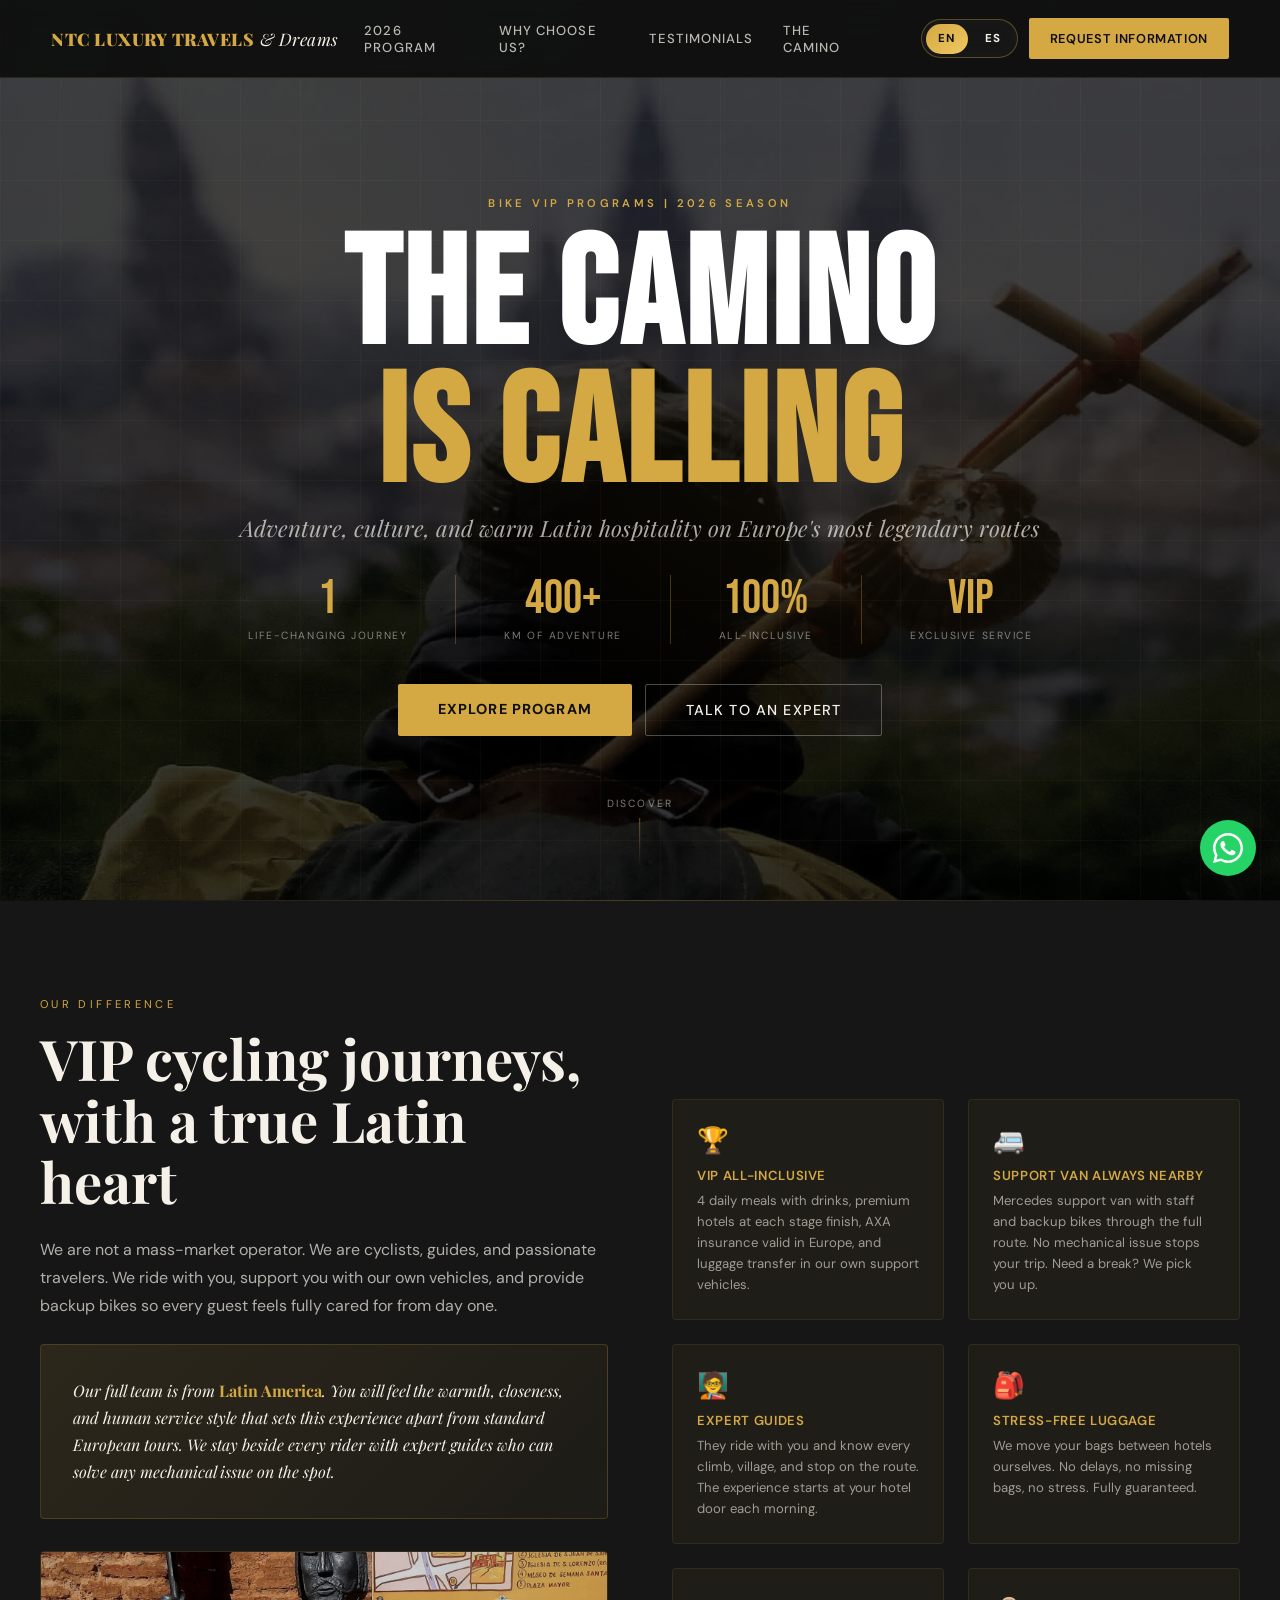
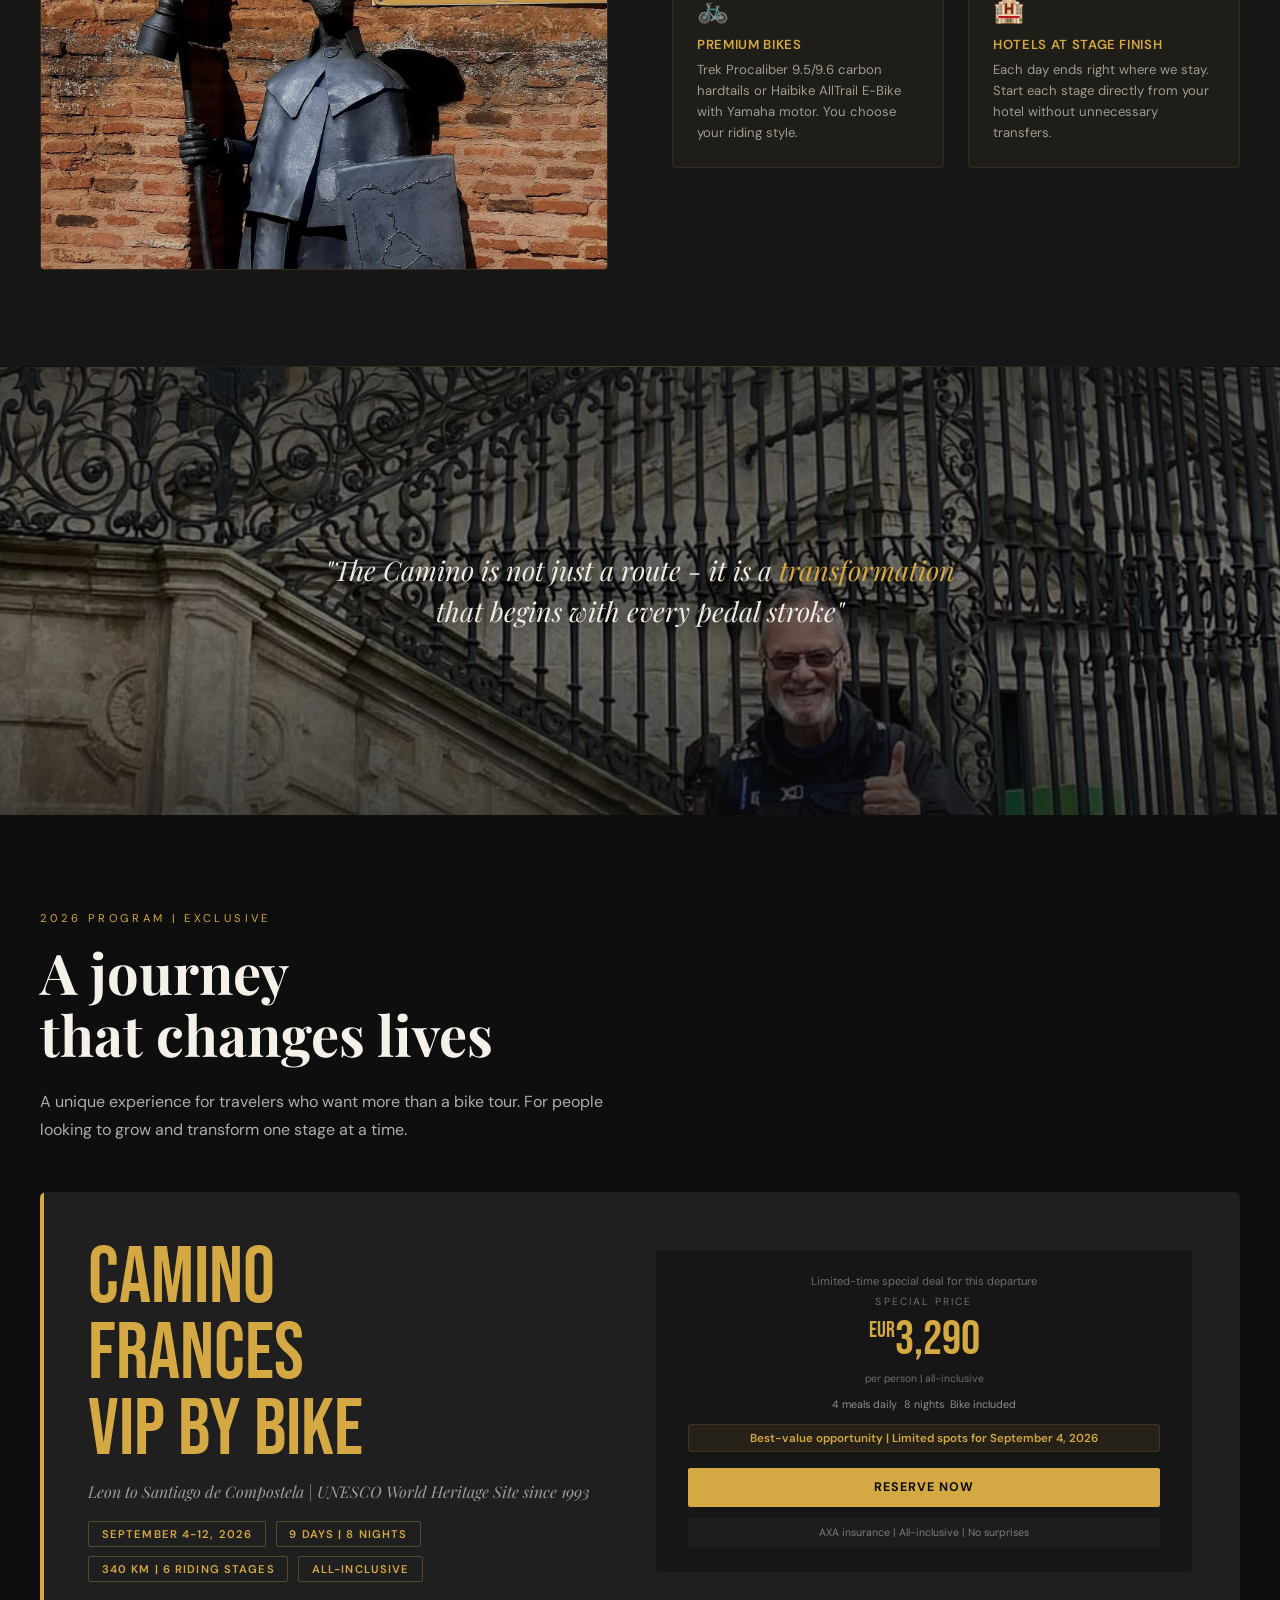
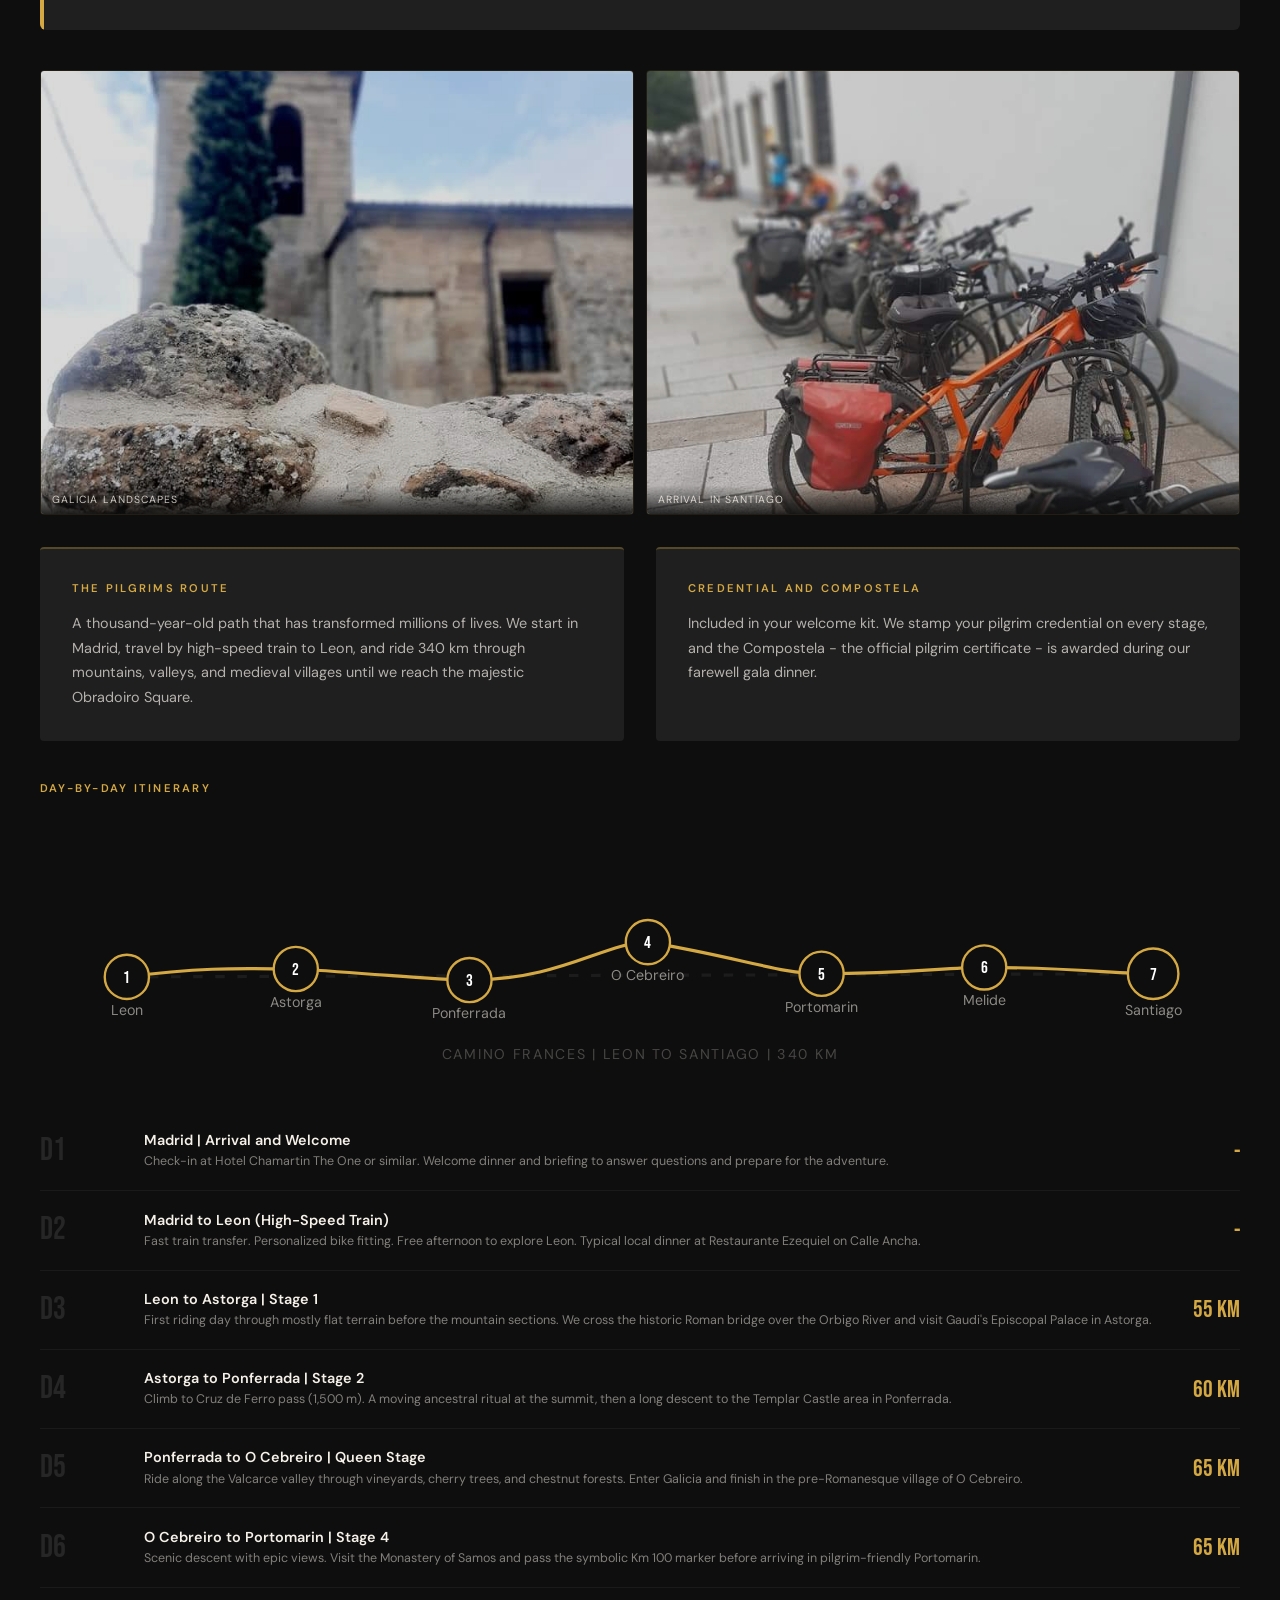
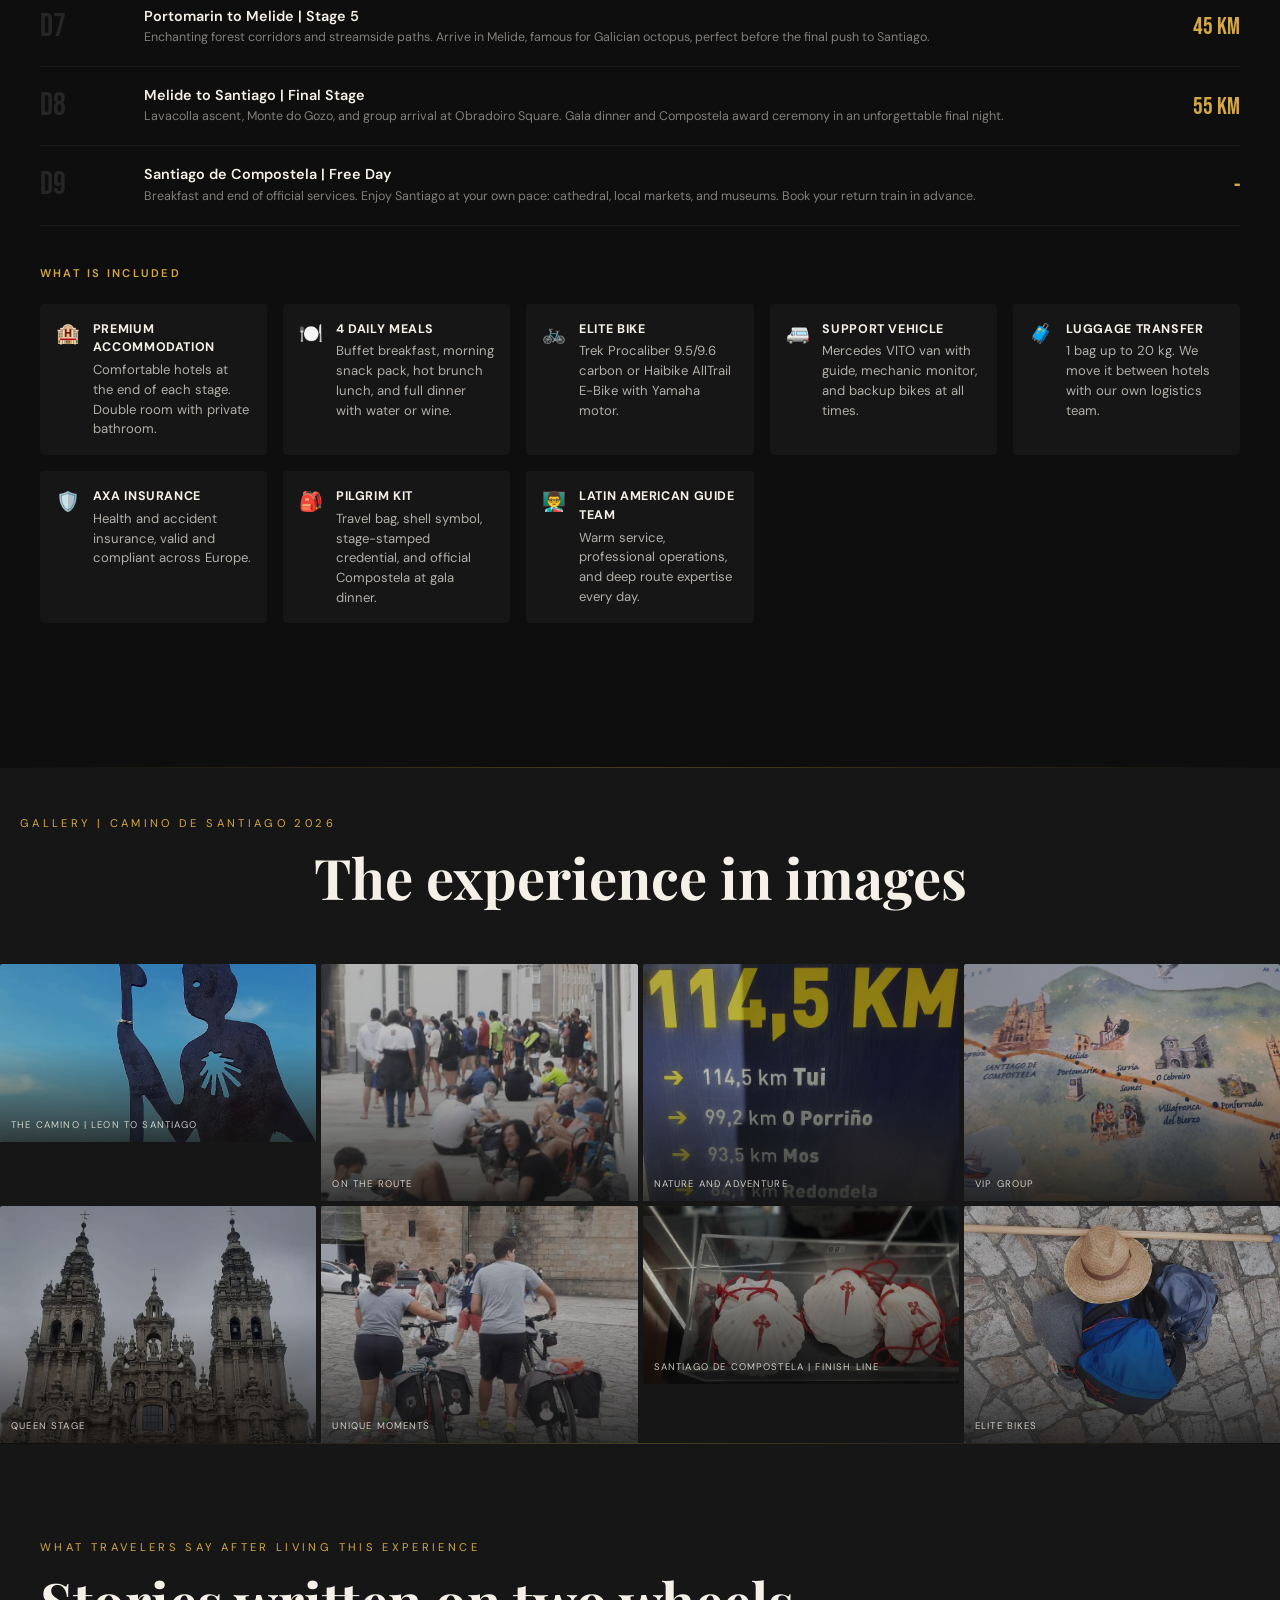
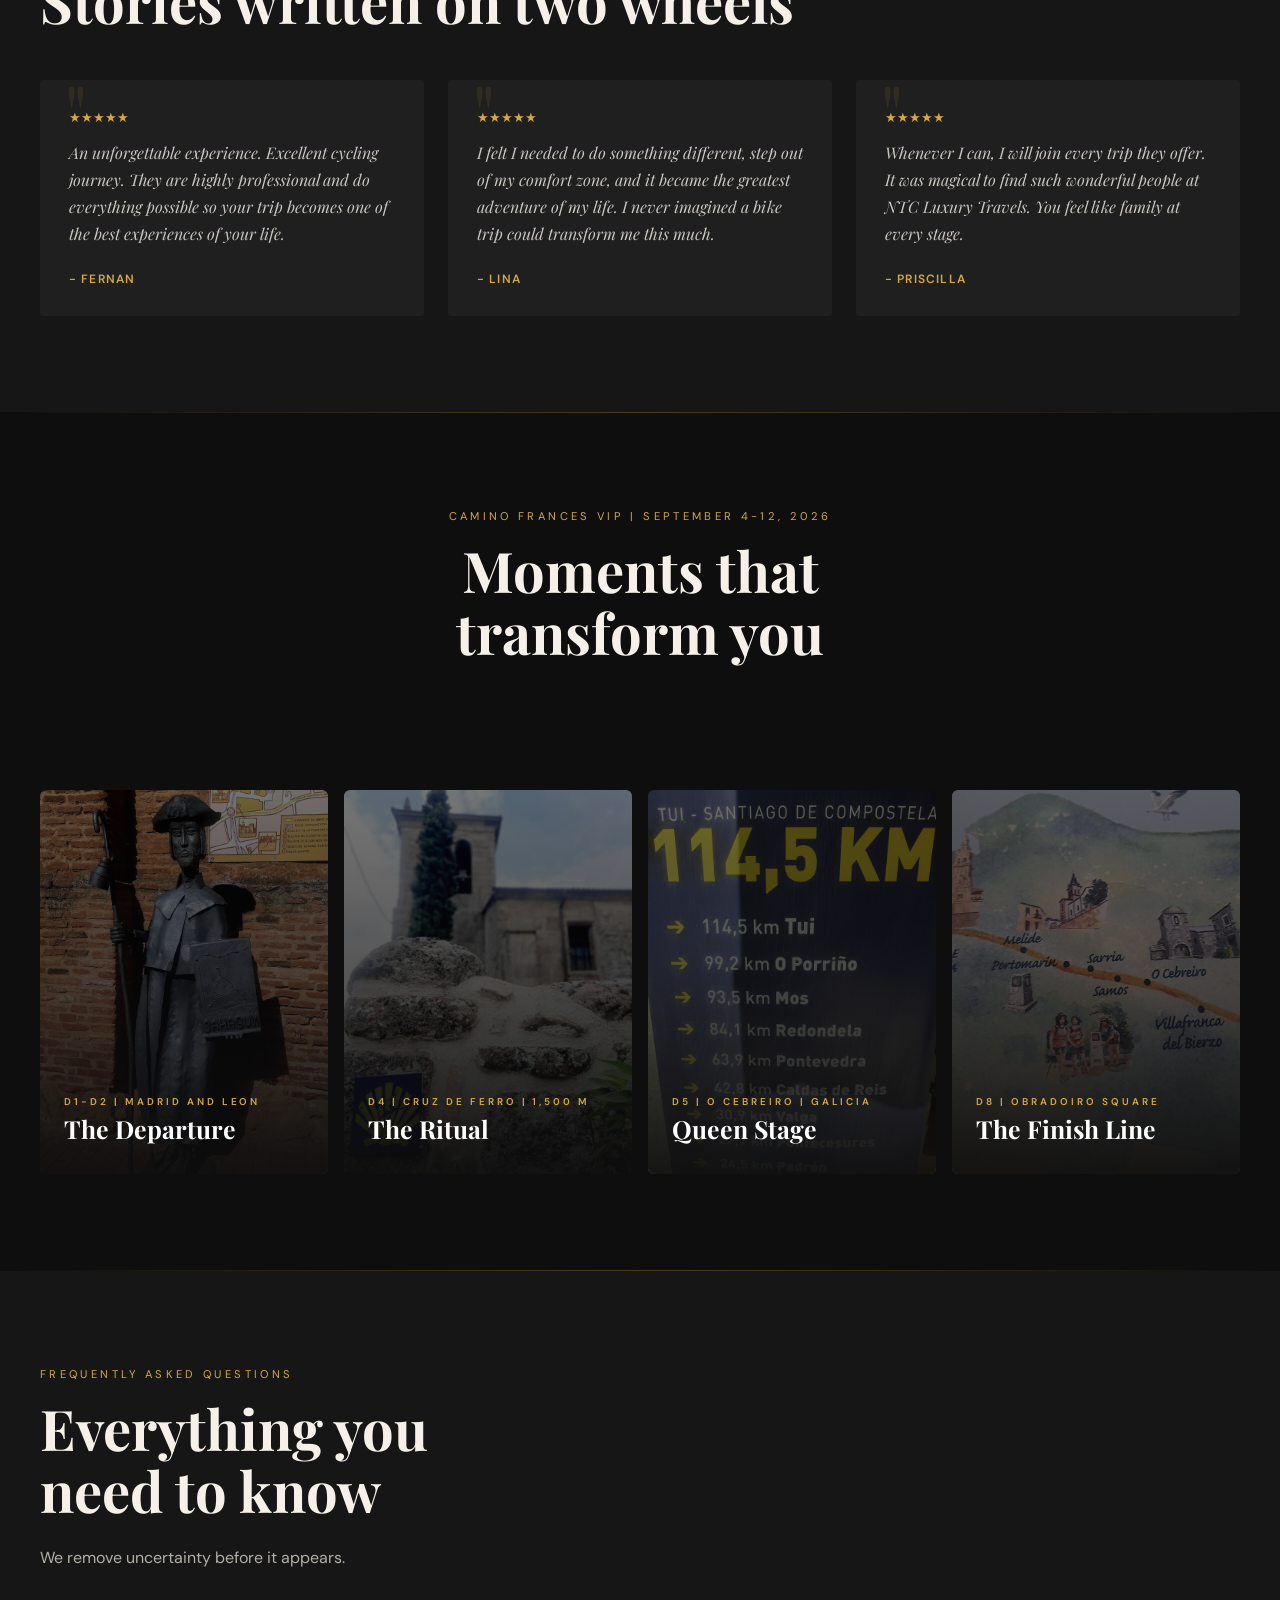
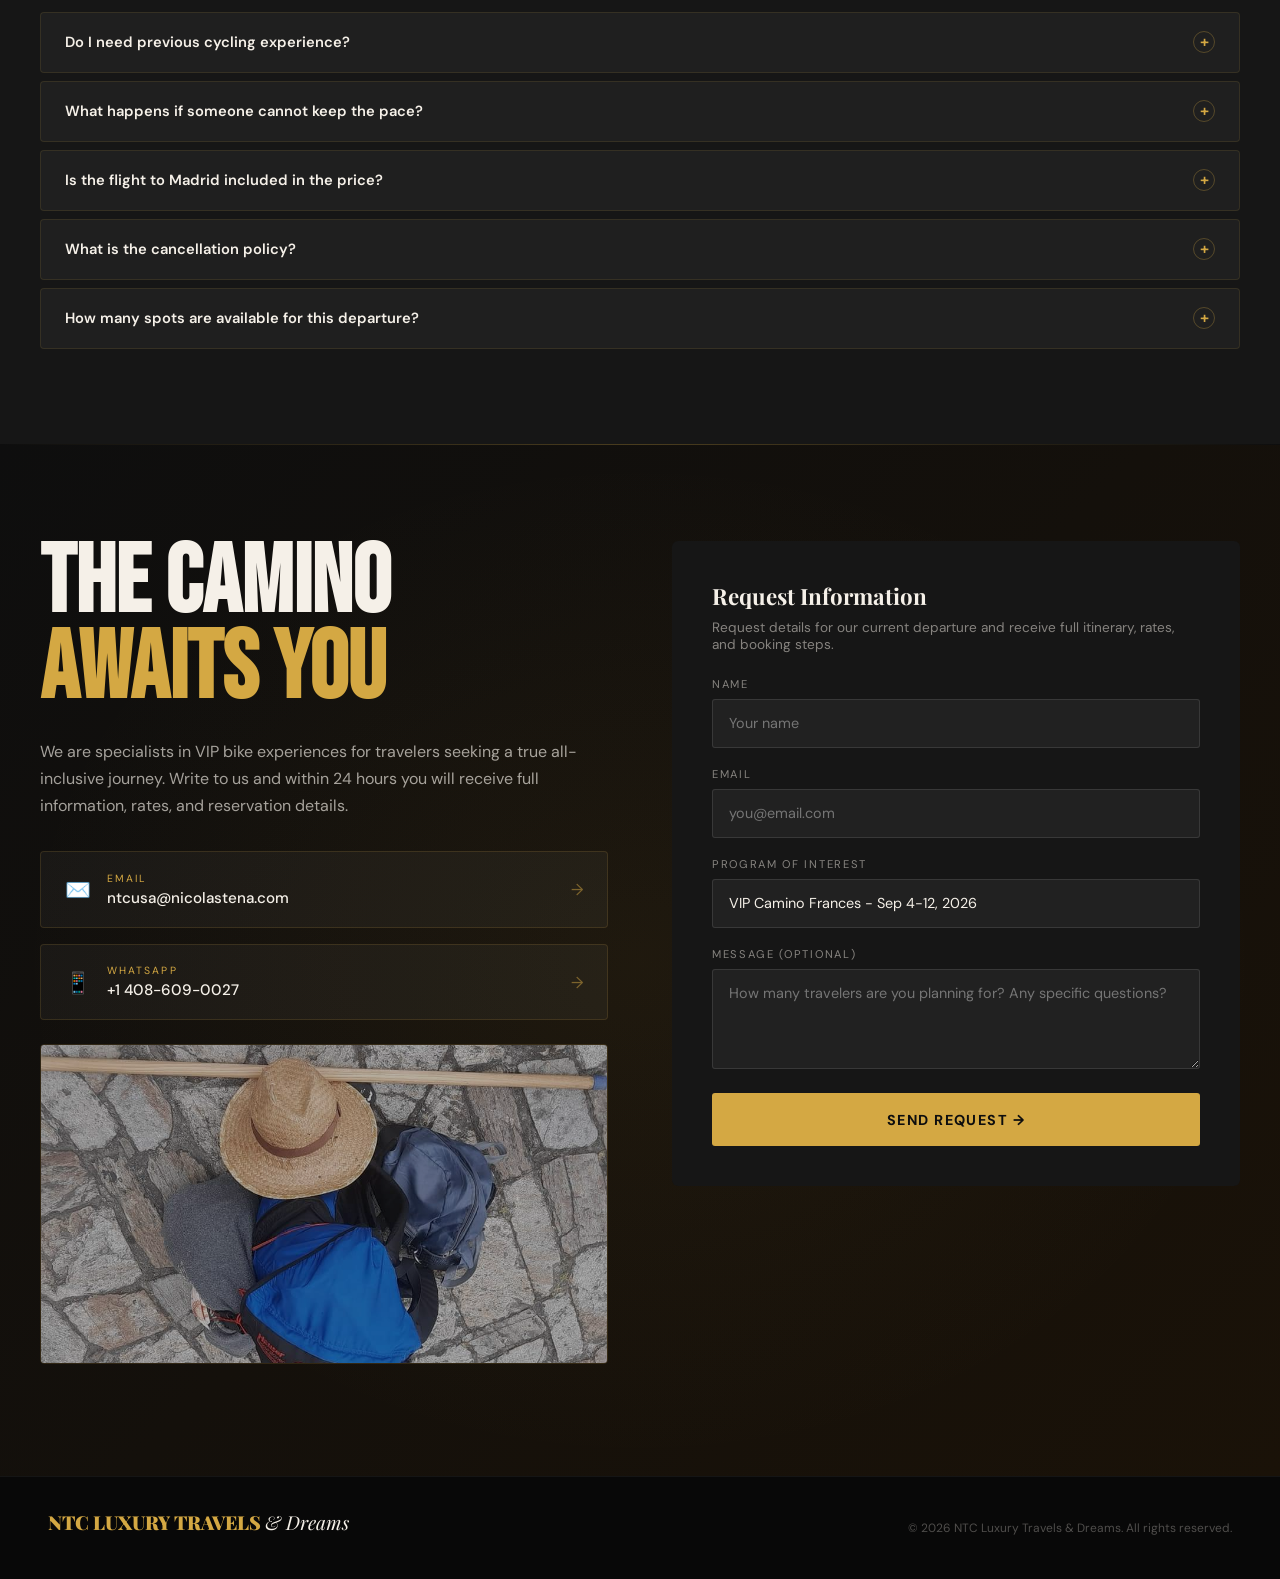
==== commit fe4174a9: "fix: Ultimos ajustes de galeria y rediseño de concepto" ====
--- a/index.html
+++ b/index.html
@@ -86,7 +86,7 @@
         <span class="section-label">Our Difference</span>
         <h2 class="section-title" id="why-title">VIP cycling journeys,<br>with a true Latin heart</h2>
         <p class="section-body">
-          We are not just another travel agency. We are cyclists, guides, and passionate travelers. We ride with you, support you with our own vehicles, and provide backup bikes so every guest feels fully cared for from day one.
+          We are not a mass-market operator. We are cyclists, guides, and passionate travelers. We ride with you, support you with our own vehicles, and provide backup bikes so every guest feels fully cared for from day one.
         </p>
         <div class="highlight-box">
           <p>
@@ -165,16 +165,16 @@
           </div>
         </div>
         <div class="program-banner-price">
-          <p class="price-comparison">Comparable agencies usually charge <s>EUR 3,500-4,200</s></p>
-          <div class="price-label">Agency Price</div>
-          <div class="price-amount"><span class="price-currency">EUR</span>2,990</div>
+          <p class="price-comparison">Limited-time special deal for this departure</p>
+          <div class="price-label">Special Price</div>
+          <div class="price-amount"><span class="price-currency">EUR</span>3,290</div>
           <div class="price-note">per person | all-inclusive</div>
           <div class="price-includes-row">
             <span class="price-includes-item">4 meals daily</span>
             <span class="price-includes-item">8 nights</span>
             <span class="price-includes-item">Bike included</span>
           </div>
-          <p class="price-urgency">Limited spots | Departure: September 4, 2026</p>
+          <p class="price-urgency">Best-value opportunity | Limited spots for September 4, 2026</p>
           <a href="#contacto" class="btn-primary btn-price-cta" style="margin-top:1rem;display:block;text-align:center;font-size:0.78rem;padding:0.7rem 1rem">Reserve Now</a>
           <p class="price-guarantee">AXA insurance | All-inclusive | No surprises</p>
         </div>
@@ -565,12 +565,12 @@
 
       <div class="faq-item reveal reveal-delay-1">
         <button class="faq-question" aria-expanded="false">
-          Do partner agencies receive sales commission?
+          How many spots are available for this departure?
           <span class="faq-icon" aria-hidden="true">+</span>
         </button>
         <div class="faq-answer" role="region">
           <div class="faq-answer-inner">
-            <p>Yes. We work with agencies under a B2B collaboration model with special terms. Contact us at <a href="mailto:ntcusa@nicolastena.com" style="color:var(--gold)">ntcusa@nicolastena.com</a> to receive the full sales dossier.</p>
+            <p>Places are limited to preserve the premium experience and personal attention. Contact us at <a href="mailto:ntcusa@nicolastena.com" style="color:var(--gold)">ntcusa@nicolastena.com</a> to secure your place and receive booking details.</p>
           </div>
         </div>
       </div>
@@ -588,7 +588,7 @@
           THE CAMINO<br><span>AWAITS YOU</span>
         </h2>
         <p class="contact-body">
-          We are specialists in VIP bike experiences for agencies and high-value travelers. Write to us and within 24 hours you will receive the full information package, rates, and sales materials.
+          We are specialists in VIP bike experiences for travelers seeking a true all-inclusive journey. Write to us and within 24 hours you will receive full information, rates, and reservation details.
         </p>
         <div class="contact-methods">
           <a href="mailto:ntcusa@nicolastena.com" class="contact-method">
@@ -615,20 +615,14 @@
 
       <div class="contact-form-area reveal reveal-delay-2">
         <h3>Request Information</h3>
-        <p>Tell us which program interests you and we will send full details, rates, and sales sheets.</p>
+        <p>Request details for our current departure and receive full itinerary, rates, and booking steps.</p>
         <form id="contactForm" action="https://formsubmit.co/ajax/ntcusa@nicolastena.com" method="POST" novalidate>
           <input type="hidden" name="_subject" value="New NTC Luxury Travels Request 2026">
           <input type="hidden" name="_captcha" value="false">
           <input type="text" name="_honey" style="display:none" tabindex="-1" autocomplete="off">
-          <div class="form-row">
-            <div class="form-group">
-              <label for="nombre">Name</label>
-              <input type="text" id="nombre" name="nombre" placeholder="Your name" autocomplete="given-name" required>
-            </div>
-            <div class="form-group">
-              <label for="agencia">Agency / Company</label>
-              <input type="text" id="agencia" name="agencia" placeholder="Your agency name" autocomplete="organization">
-            </div>
+          <div class="form-group">
+            <label for="nombre">Name</label>
+            <input type="text" id="nombre" name="nombre" placeholder="Your name" autocomplete="given-name" required>
           </div>
           <div class="form-group">
             <label for="email">Email</label>
@@ -637,9 +631,7 @@
           <div class="form-group">
             <label for="programa">Program of interest</label>
             <select id="programa" name="programa">
-              <option value="">Select a program...</option>
-              <option value="frances">VIP Camino Frances - Sep 4-12, 2026</option>
-              <option value="info">General program information</option>
+              <option value="frances" selected>VIP Camino Frances - Sep 4-12, 2026</option>
             </select>
           </div>
           <div class="form-group">
--- a/styles.css
+++ b/styles.css
@@ -2295,19 +2295,23 @@
 
 .gallery-grid {
   display: grid;
-  grid-template-columns: repeat(2, 1fr);
-  gap: 3px;
+  grid-template-columns: 1fr;
+  gap: 6px;
+  grid-auto-flow: dense;
+  width: 100%;
 }
 
 .gallery-item {
   position: relative;
   overflow: hidden;
   cursor: pointer;
+  aspect-ratio: 4 / 3;
+  border-radius: 2px;
 }
 
 .gallery-item img {
   width: 100%;
-  height: 180px;
+  height: 100%;
   object-fit: cover;
   object-position: center;
   display: block;
@@ -2344,31 +2348,32 @@
 }
 
 .gallery-item.featured {
-  grid-column: span 2;
+  grid-column: span 1;
 }
 
 .gallery-item.featured img {
-  height: 260px;
-}
-
-@media (min-width: 640px) {
+  height: 100%;
+}
+
+@media (min-width: 520px) {
   .gallery-grid {
-    grid-template-columns: repeat(3, 1fr);
+    grid-template-columns: repeat(2, minmax(0, 1fr));
     gap: 4px;
   }
-  .gallery-item img { height: 220px; }
-  .gallery-item.featured { grid-column: span 1; }
-  .gallery-item.featured img { height: 220px; }
-}
-
-@media (min-width: 900px) {
+}
+
+@media (min-width: 768px) {
+  .gallery-grid {
+    grid-template-columns: repeat(3, minmax(0, 1fr));
+    gap: 5px;
+  }
+}
+
+@media (min-width: 1100px) {
   .gallery-grid {
     grid-template-columns: repeat(4, 1fr);
     gap: 5px;
   }
-  .gallery-item img { height: 260px; }
-  .gallery-item.featured { grid-column: span 2; }
-  .gallery-item.featured img { height: 300px; }
 }
 
 /* Team photo */
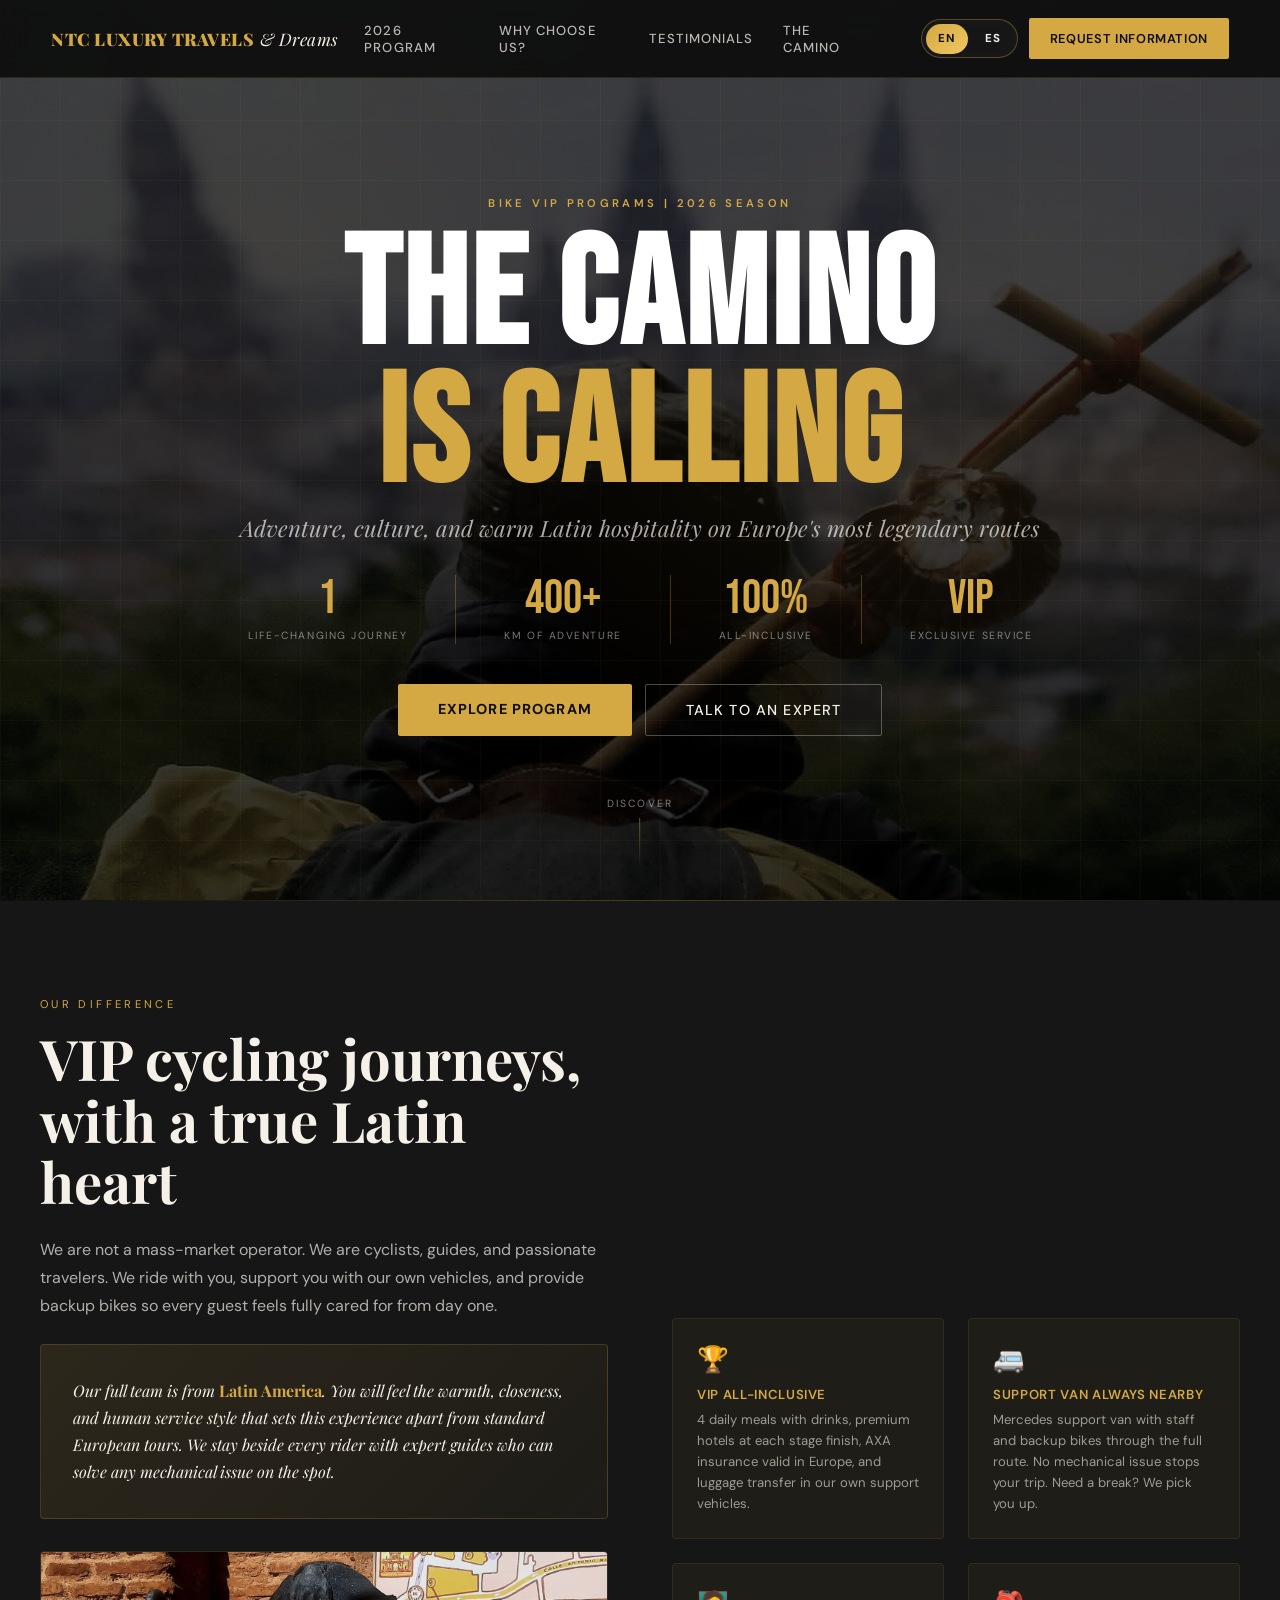
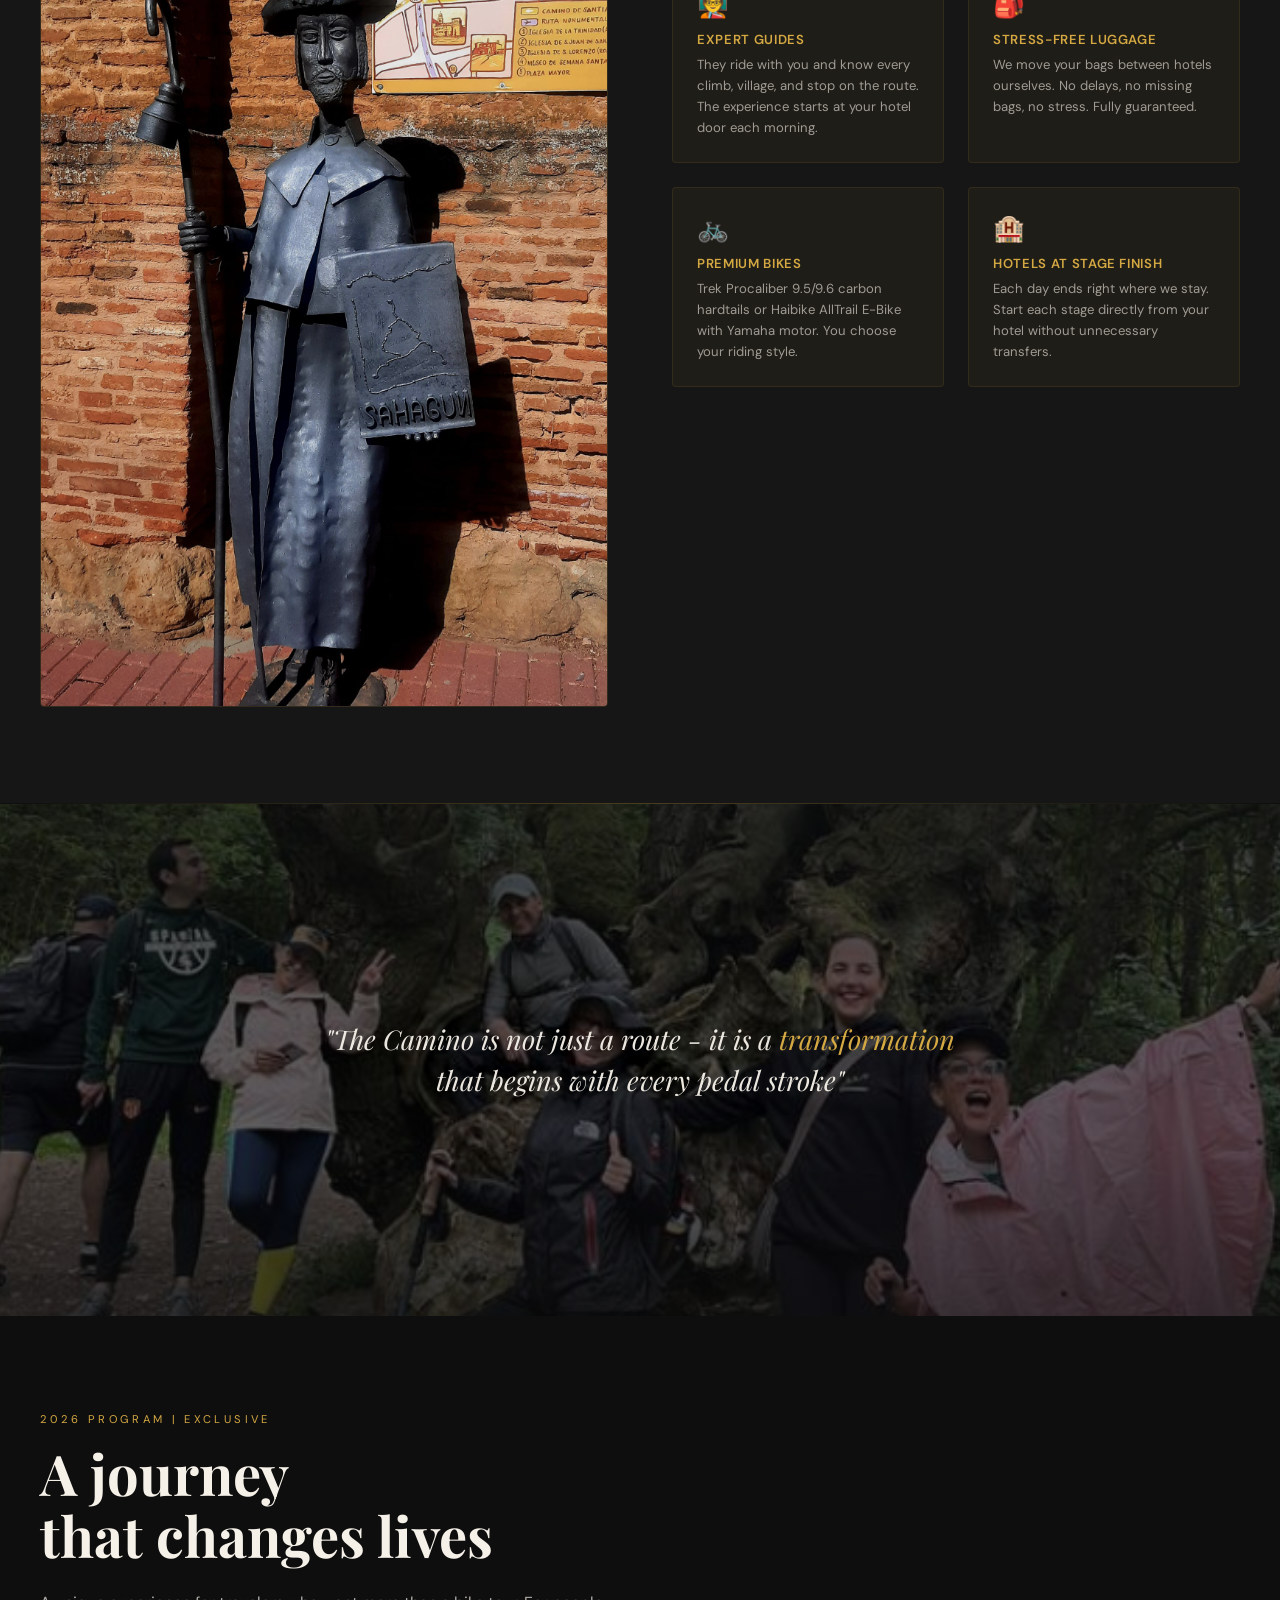
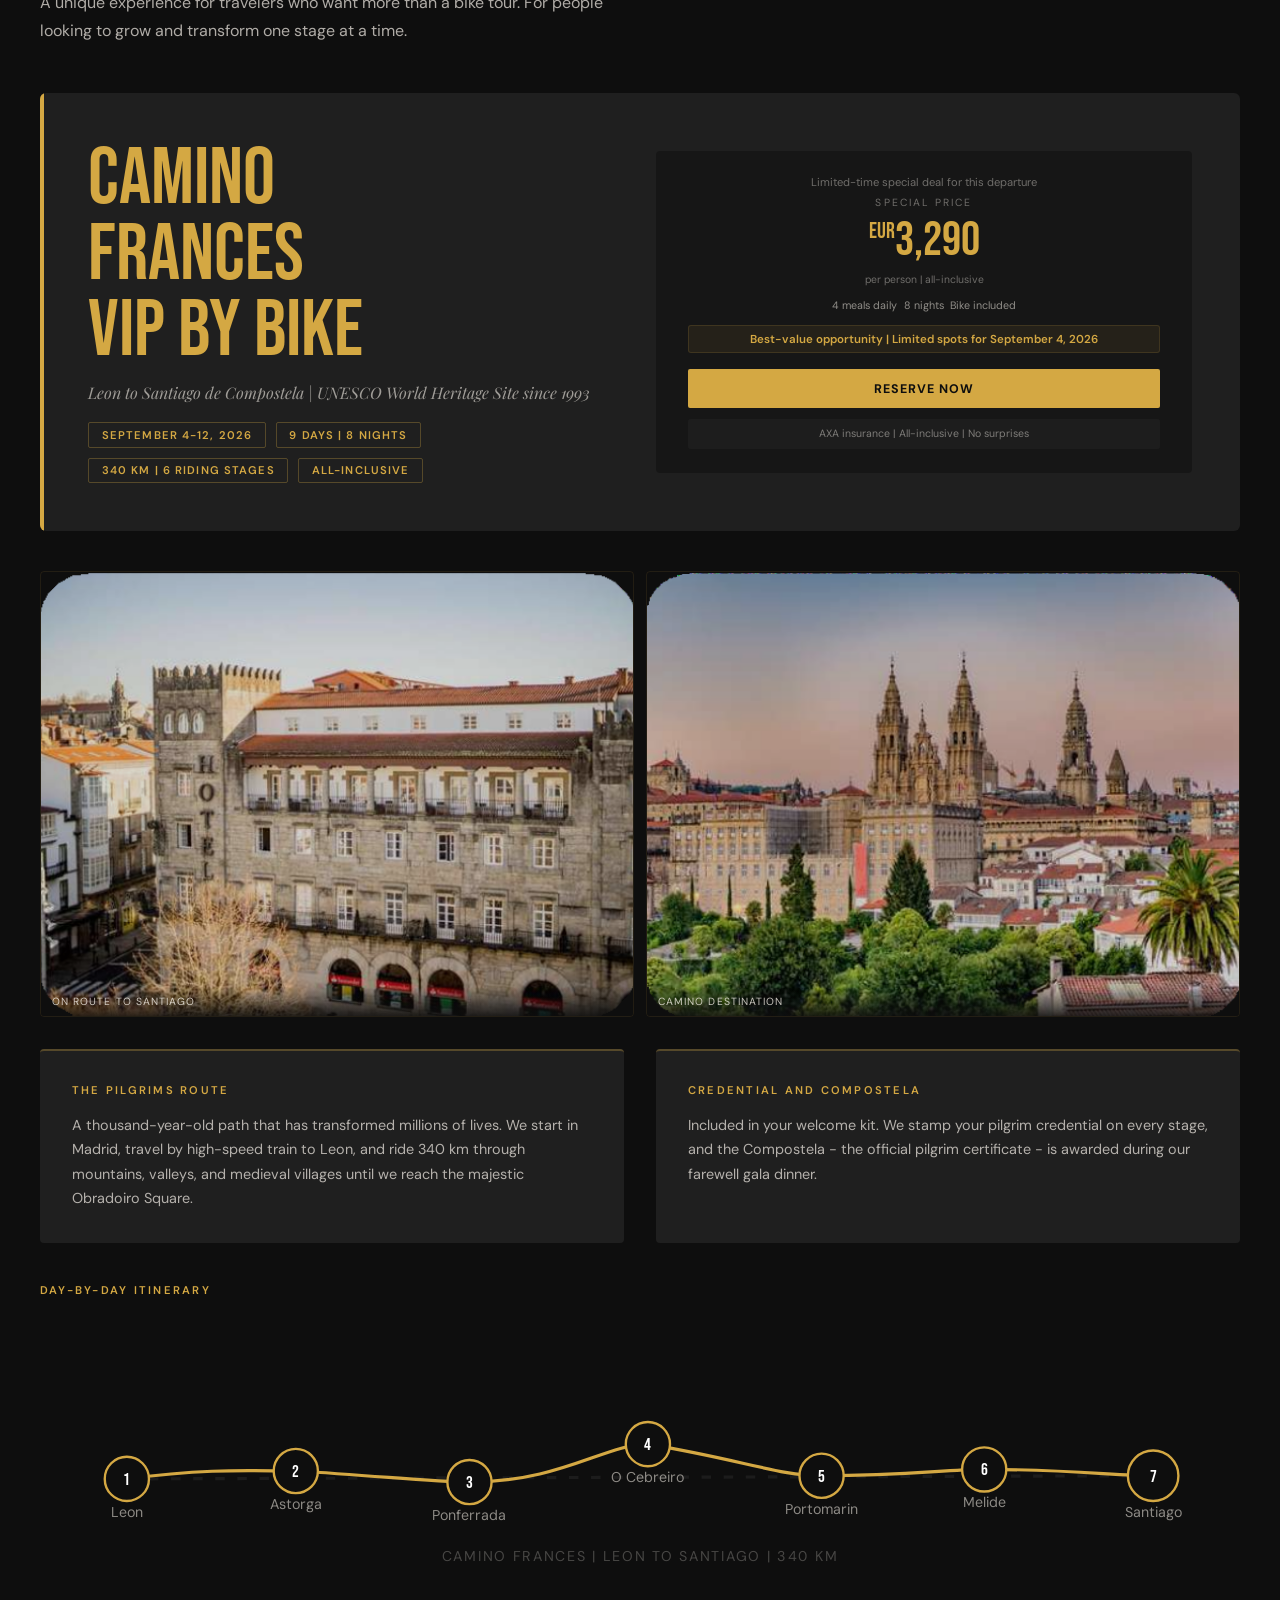
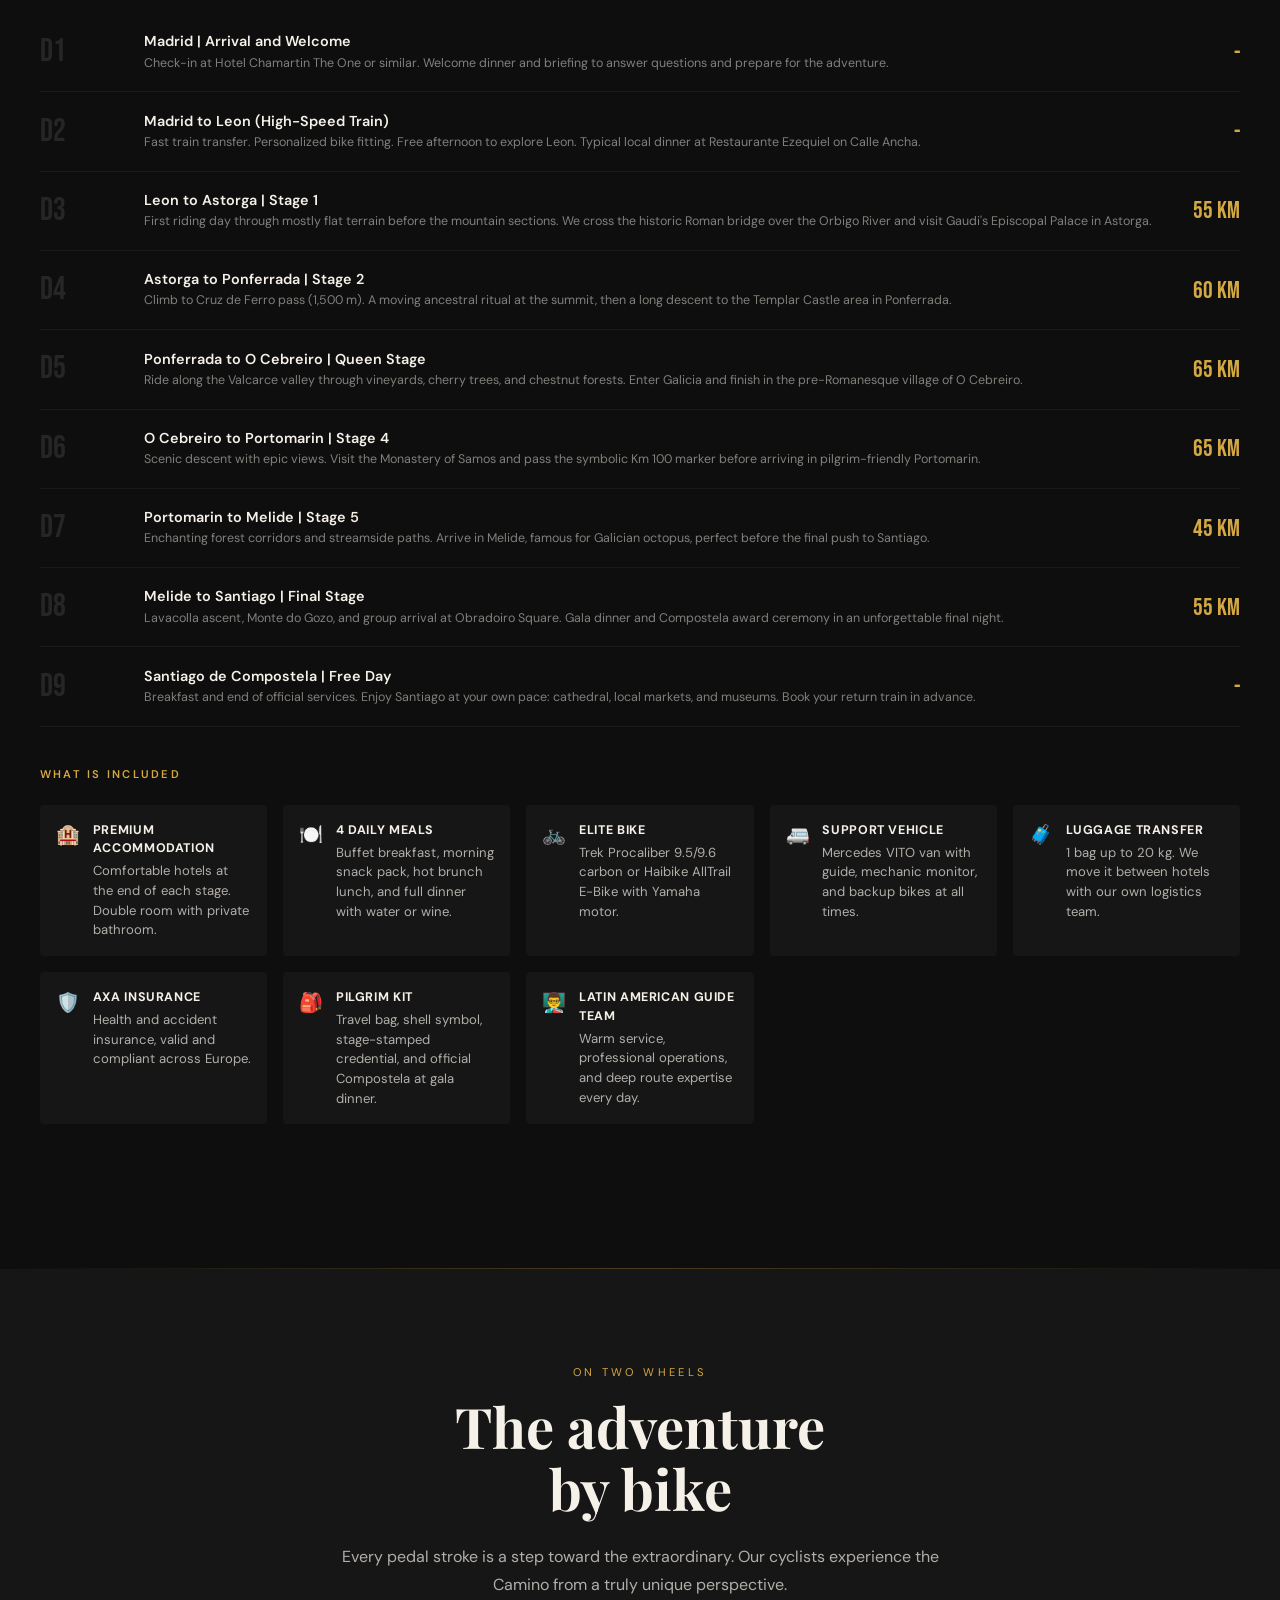
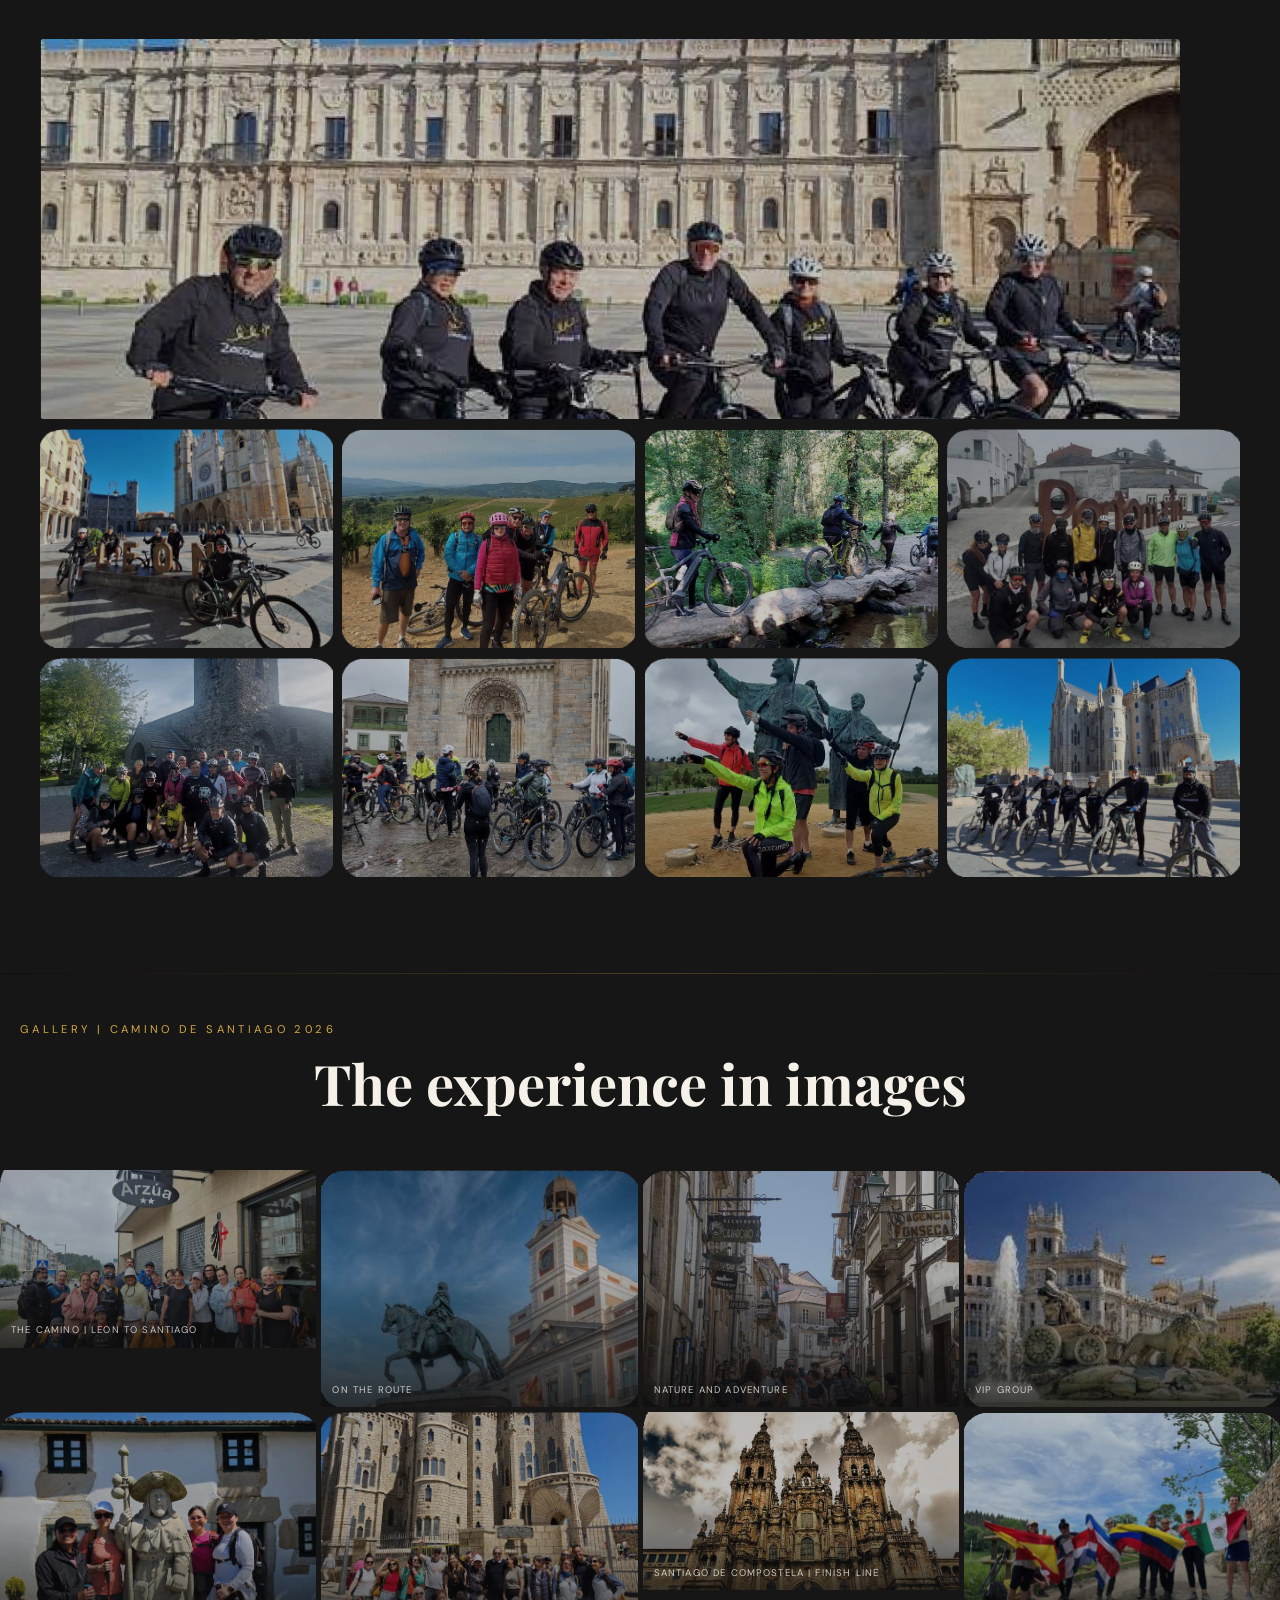
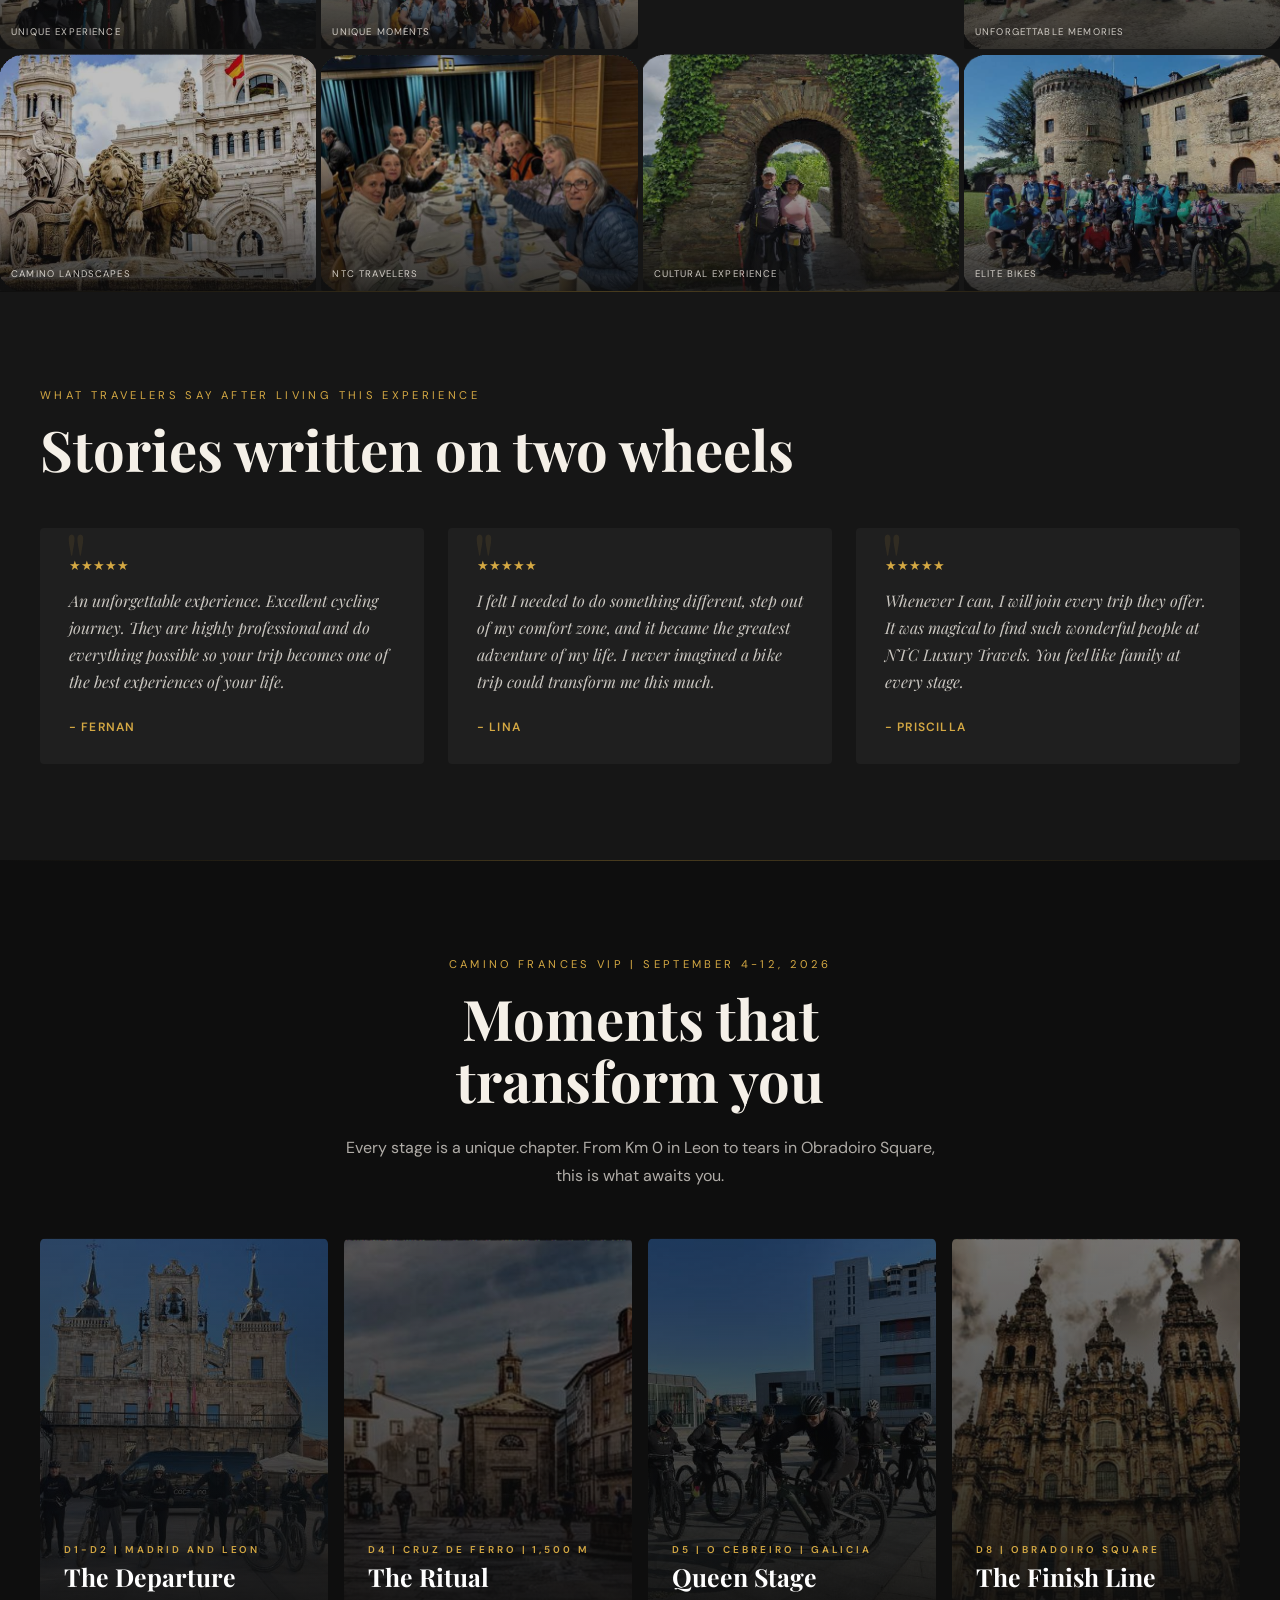
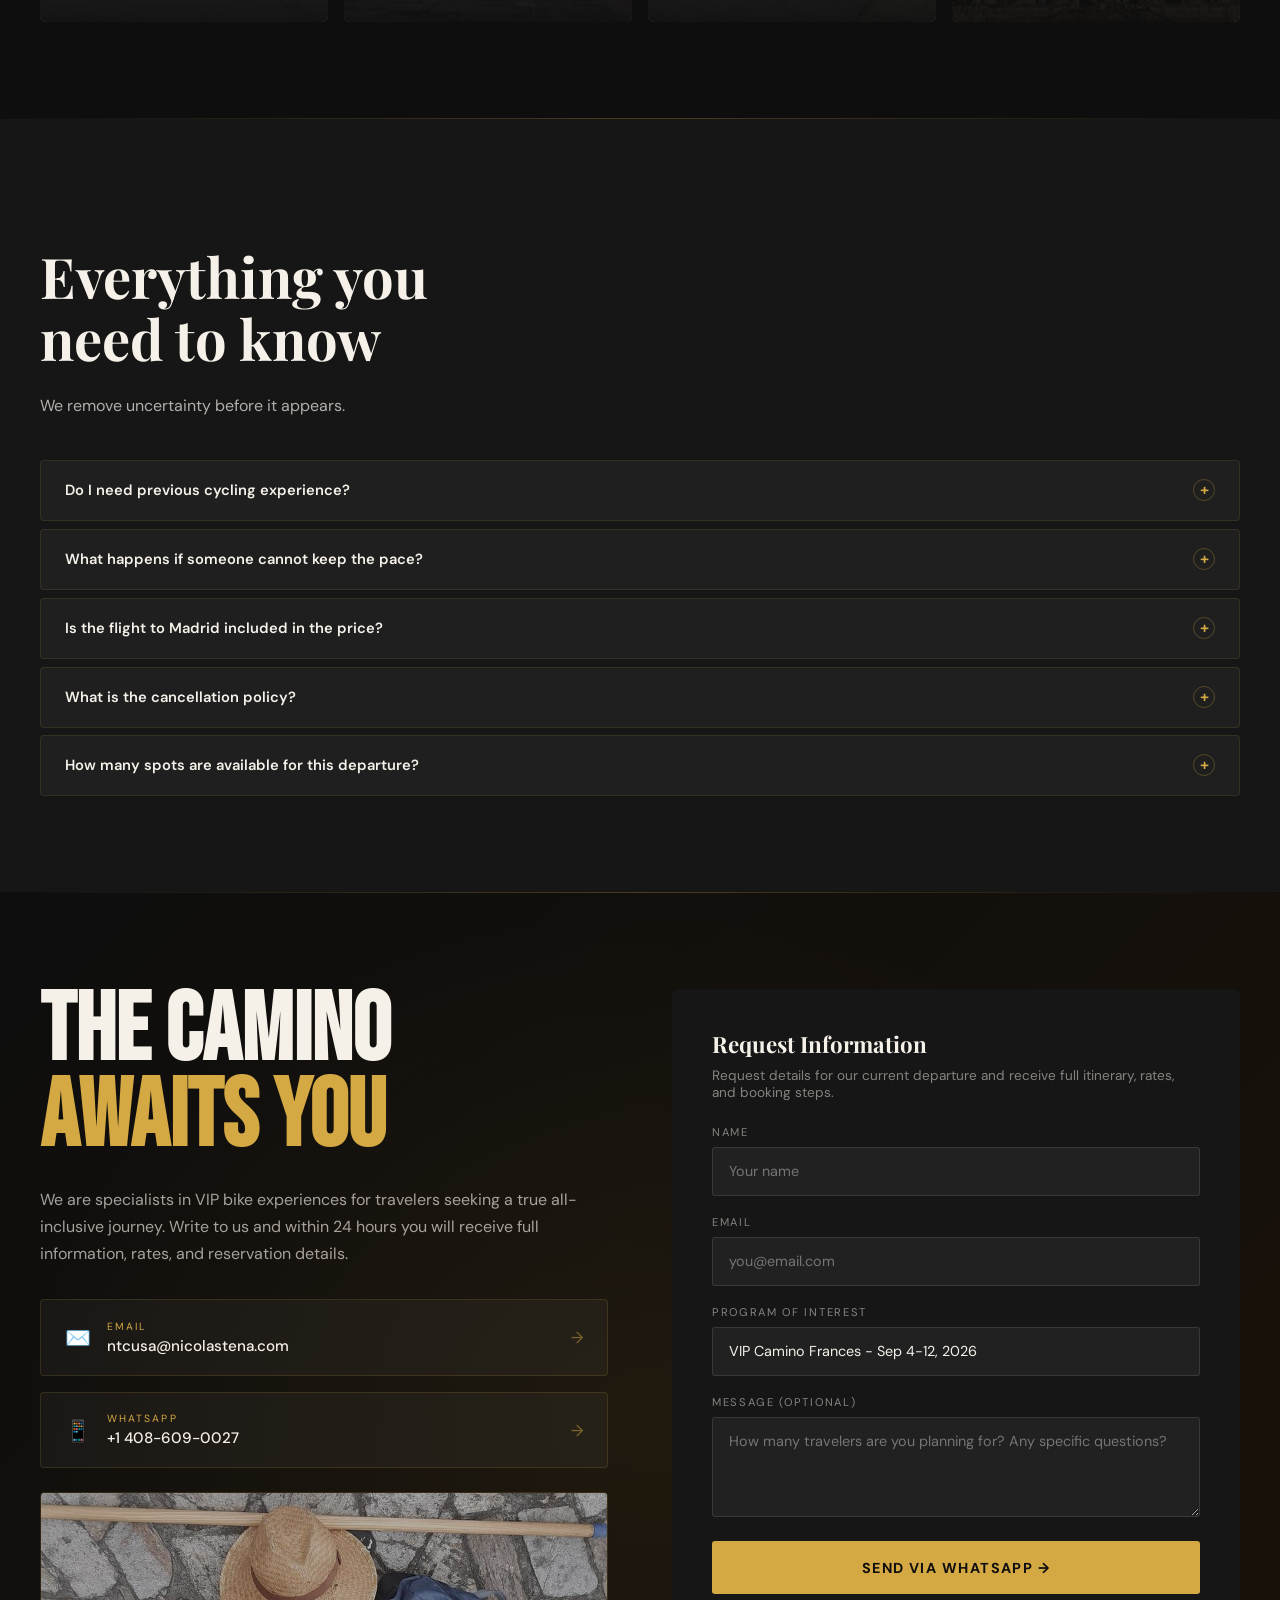
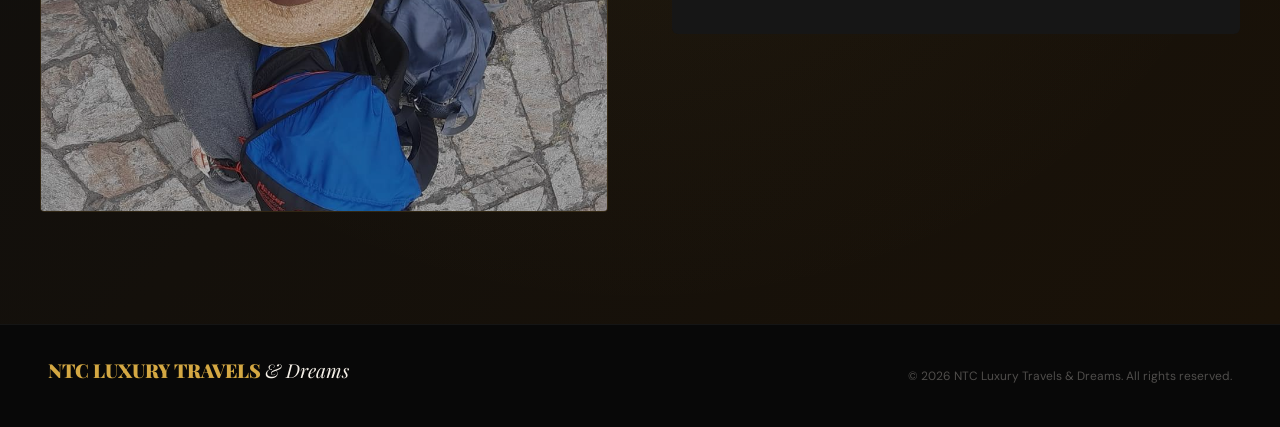
==== commit dbceda8d: "Galerías, lightbox bici, form WhatsApp y README" ====
--- a/index.html
+++ b/index.html
@@ -95,7 +95,7 @@
           </p>
         </div>
         <div class="why-photo">
-          <img src="img/WhatsApp%20Image%202026-03-18%20at%2016.44.22.jpeg" alt="Cyclists on the Camino de Santiago" loading="lazy">
+          <img src="img/WhatsApp%20Image%202026-03-18%20at%2016.44.22.jpeg" alt="NTC Luxury Travels team guiding cyclists through the scenic Camino de Santiago route" loading="lazy">
         </div>
       </div>
       <div class="why-features reveal reveal-delay-2">
@@ -136,8 +136,11 @@
 
 <div class="divider" role="separator"></div>
 
+
+
+<!-- PHOTO BAND -->
 <div class="photo-band" aria-hidden="true">
-  <img src="img/WhatsApp%20Image%202026-03-18%20at%2016.49.21.jpeg" alt="Camino route" loading="lazy">
+  <img src="img/ntc-travel-experience.png" alt="Travelers experiencing the Camino de Santiago" loading="lazy">
   <div class="photo-band-overlay">
     <p class="photo-band-quote">"The Camino is not just a route - it is a <span>transformation</span> that begins with every pedal stroke"</p>
   </div>
@@ -180,14 +183,16 @@
         </div>
       </div>
 
+
+
       <div class="program-photo-strip">
         <figure>
-          <img src="img/WhatsApp%20Image%202026-03-18%20at%2016.45.19.jpeg" alt="Camino Frances stage through Galicia fields" loading="lazy">
-          <figcaption>Galicia landscapes</figcaption>
+          <img src="img/ntc-travel-1.png" alt="Camino Frances - travelers on route" loading="lazy">
+          <figcaption>On route to Santiago</figcaption>
         </figure>
         <figure>
-          <img src="img/WhatsApp%20Image%202026-03-18%20at%2016.45.21.jpeg" alt="Arrival in Santiago de Compostela" loading="lazy">
-          <figcaption>Arrival in Santiago</figcaption>
+          <img src="img/ntc-travel-2.png" alt="Camino Frances - destination scenery" loading="lazy">
+          <figcaption>Camino destination</figcaption>
         </figure>
       </div>
 
@@ -380,6 +385,53 @@
           </div>
         </div>
       </div>
+
+
+    </div>
+  </div>
+</section>
+
+<div class="divider" role="separator"></div>
+
+
+<!-- ============================
+  BIKE EXPERIENCE
+============================= -->
+<section id="bici-experiencia" aria-label="Bike experience">
+  <div class="container">
+    <span class="section-label reveal" style="text-align:center;display:block">On Two Wheels</span>
+    <h2 class="section-title reveal" style="text-align:center">The adventure<br>by bike</h2>
+    <p class="section-body reveal" style="text-align:center;margin:0 auto 2.5rem">
+      Every pedal stroke is a step toward the extraordinary. Our cyclists experience the Camino from a truly unique perspective.
+    </p>
+    <div class="bike-gallery reveal">
+      <div class="bike-gallery-item bike-featured">
+        <img src="img/ntc-travel-bike.png" alt="Cyclists on the Camino de Santiago" loading="lazy">
+      </div>
+      <div class="bike-gallery-item">
+        <img src="img/ntc-travel-bike-1.png" alt="Cyclist on the Camino route" loading="lazy">
+      </div>
+      <div class="bike-gallery-item">
+        <img src="img/ntc-travel-bike-2.png" alt="Cyclist riding the Camino" loading="lazy">
+      </div>
+      <div class="bike-gallery-item">
+        <img src="img/ntc-travel-bike-3.png" alt="Bike on the Camino landscape" loading="lazy">
+      </div>
+      <div class="bike-gallery-item">
+        <img src="img/ntc-travel-bike-4.png" alt="Group of cyclists on route" loading="lazy">
+      </div>
+      <div class="bike-gallery-item">
+        <img src="img/ntc-travel-bike-5.png" alt="Cyclist enjoying the Camino" loading="lazy">
+      </div>
+      <div class="bike-gallery-item">
+        <img src="img/ntc-travel-bike-6.png" alt="Cycling path through Galician landscapes" loading="lazy">
+      </div>
+      <div class="bike-gallery-item">
+        <img src="img/ntc-travel-bike-7.png" alt="Cyclists on a Camino stage" loading="lazy">
+      </div>
+      <div class="bike-gallery-item">
+        <img src="img/ntc-travel-bike-8.png" alt="Cyclist in Camino mountain stage" loading="lazy">
+      </div>
     </div>
   </div>
 </section>
@@ -393,42 +445,62 @@
   </div>
   <div class="gallery-grid">
     <div class="gallery-item featured">
-      <img src="img/WhatsApp%20Image%202026-03-18%20at%2016.46.11.jpeg" alt="Camino de Santiago landscape" loading="lazy">
+      <img src="img/ntc-travel-3.png" alt="Travelers on the Camino de Santiago" loading="lazy">
       <div class="gallery-item-overlay"></div>
       <p class="gallery-caption">The Camino | Leon to Santiago</p>
     </div>
     <div class="gallery-item">
-      <img src="img/WhatsApp%20Image%202026-03-18%20at%2016.45.20.jpeg" alt="Cyclists on route" loading="lazy">
+      <img src="img/ntc-travel-4.png" alt="Travelers on route" loading="lazy">
       <div class="gallery-item-overlay"></div>
       <p class="gallery-caption">On the route</p>
     </div>
     <div class="gallery-item">
-      <img src="img/WhatsApp%20Image%202026-03-18%20at%2016.47.02.jpeg" alt="Camino scenery" loading="lazy">
+      <img src="img/ntc-travel-6.png" alt="Camino destination" loading="lazy">
       <div class="gallery-item-overlay"></div>
       <p class="gallery-caption">Nature and adventure</p>
     </div>
     <div class="gallery-item">
-      <img src="img/WhatsApp%20Image%202026-03-18%20at%2016.48.21.jpeg" alt="Cycling group" loading="lazy">
+      <img src="img/ntc-travel-7.png" alt="Group of travelers" loading="lazy">
       <div class="gallery-item-overlay"></div>
       <p class="gallery-caption">VIP group</p>
     </div>
     <div class="gallery-item">
-      <img src="img/WhatsApp%20Image%202026-03-18%20at%2016.45.19%20(1).jpeg" alt="Camino stage" loading="lazy">
-      <div class="gallery-item-overlay"></div>
-      <p class="gallery-caption">Queen stage</p>
-    </div>
-    <div class="gallery-item">
-      <img src="img/WhatsApp%20Image%202026-03-18%20at%2016.45.19%20(2).jpeg" alt="Special Camino moment" loading="lazy">
+      <img src="img/ntc-travel-experience-1.png" alt="Camino experience" loading="lazy">
+      <div class="gallery-item-overlay"></div>
+      <p class="gallery-caption">Unique experience</p>
+    </div>
+    <div class="gallery-item">
+      <img src="img/ntc-travel-experience-3.png" alt="Special Camino moment" loading="lazy">
       <div class="gallery-item-overlay"></div>
       <p class="gallery-caption">Unique moments</p>
     </div>
     <div class="gallery-item featured">
-      <img src="img/WhatsApp%20Image%202026-03-18%20at%2016.45.20%20(1).jpeg" alt="Santiago de Compostela" loading="lazy">
+      <img src="img/ntc-travel-compostela.png" alt="Santiago de Compostela" loading="lazy">
       <div class="gallery-item-overlay"></div>
       <p class="gallery-caption">Santiago de Compostela | Finish line</p>
     </div>
     <div class="gallery-item">
-      <img src="img/WhatsApp%20Image%202026-03-18%20at%2016.45.19%20(3).jpeg" alt="Bikes on the Camino" loading="lazy">
+      <img src="img/ntc-travel-experience-5.png" alt="Experience on the route" loading="lazy">
+      <div class="gallery-item-overlay"></div>
+      <p class="gallery-caption">Unforgettable memories</p>
+    </div>
+    <div class="gallery-item">
+      <img src="img/ntc-travel-8.png" alt="Camino landscape" loading="lazy">
+      <div class="gallery-item-overlay"></div>
+      <p class="gallery-caption">Camino landscapes</p>
+    </div>
+    <div class="gallery-item">
+      <img src="img/ntc-travel-experience-8.png" alt="NTC travelers" loading="lazy">
+      <div class="gallery-item-overlay"></div>
+      <p class="gallery-caption">NTC travelers</p>
+    </div>
+    <div class="gallery-item">
+      <img src="img/ntc-travel-experience-9.png" alt="Cultural experience" loading="lazy">
+      <div class="gallery-item-overlay"></div>
+      <p class="gallery-caption">Cultural experience</p>
+    </div>
+    <div class="gallery-item">
+      <img src="img/ntc-travel-bike-9.png" alt="Cyclists at destination" loading="lazy">
       <div class="gallery-item-overlay"></div>
       <p class="gallery-caption">Elite bikes</p>
     </div>
@@ -472,7 +544,7 @@
     </p>
     <div class="momentos-grid">
       <div class="momento-card reveal">
-        <img src="img/WhatsApp%20Image%202026-03-18%20at%2016.44.22.jpeg" alt="The start of the Camino in Leon" loading="lazy">
+        <img src="img/ntc-travel-bike-10.png" alt="The start of the Camino in Leon" loading="lazy">
         <div class="momento-overlay">
           <p class="momento-day">D1-D2 | Madrid and Leon</p>
           <h3 class="momento-title">The Departure</h3>
@@ -480,7 +552,7 @@
         </div>
       </div>
       <div class="momento-card reveal reveal-delay-1">
-        <img src="img/WhatsApp%20Image%202026-03-18%20at%2016.45.19.jpeg" alt="Cruz de Ferro Camino ritual" loading="lazy">
+        <img src="img/ntc-travel-bike-11.png" alt="Cruz de Ferro Camino ritual" loading="lazy">
         <div class="momento-overlay">
           <p class="momento-day">D4 | Cruz de Ferro | 1,500 m</p>
           <h3 class="momento-title">The Ritual</h3>
@@ -488,7 +560,7 @@
         </div>
       </div>
       <div class="momento-card reveal reveal-delay-2">
-        <img src="img/WhatsApp%20Image%202026-03-18%20at%2016.47.02.jpeg" alt="Entering Galicia at O Cebreiro" loading="lazy">
+        <img src="img/ntc-travel-bike-12.png" alt="Entering Galicia at O Cebreiro" loading="lazy">
         <div class="momento-overlay">
           <p class="momento-day">D5 | O Cebreiro | Galicia</p>
           <h3 class="momento-title">Queen Stage</h3>
@@ -496,7 +568,7 @@
         </div>
       </div>
       <div class="momento-card reveal reveal-delay-3">
-        <img src="img/WhatsApp%20Image%202026-03-18%20at%2016.48.21.jpeg" alt="Arrival in Santiago de Compostela" loading="lazy">
+        <img src="img/ntc-travel-compostela.png" alt="Arrival in Santiago de Compostela" loading="lazy">
         <div class="momento-overlay">
           <p class="momento-day">D8 | Obradoiro Square</p>
           <h3 class="momento-title">The Finish Line</h3>
@@ -616,10 +688,7 @@
       <div class="contact-form-area reveal reveal-delay-2">
         <h3>Request Information</h3>
         <p>Request details for our current departure and receive full itinerary, rates, and booking steps.</p>
-        <form id="contactForm" action="https://formsubmit.co/ajax/ntcusa@nicolastena.com" method="POST" novalidate>
-          <input type="hidden" name="_subject" value="New NTC Luxury Travels Request 2026">
-          <input type="hidden" name="_captcha" value="false">
-          <input type="text" name="_honey" style="display:none" tabindex="-1" autocomplete="off">
+        <form id="contactForm" novalidate>
           <div class="form-group">
             <label for="nombre">Name</label>
             <input type="text" id="nombre" name="nombre" placeholder="Your name" autocomplete="given-name" required>
@@ -638,7 +707,7 @@
             <label for="mensaje">Message (optional)</label>
             <textarea id="mensaje" name="mensaje" placeholder="How many travelers are you planning for? Any specific questions?"></textarea>
           </div>
-          <button type="submit" class="btn-submit" id="submitBtn">Send Request →</button>
+          <button type="submit" class="btn-submit" id="submitBtn">Send via WhatsApp →</button>
         </form>
       </div>
     </div>
--- a/styles.css
+++ b/styles.css
@@ -1702,8 +1702,8 @@
 ============================== */
 .whatsapp-float {
   position: fixed;
-  bottom: 24px;
-  right: 24px;
+  bottom: max(24px, env(safe-area-inset-bottom, 24px));
+  right: max(24px, env(safe-area-inset-right, 24px));
   width: 56px;
   height: 56px;
   background: #25D366;
@@ -2010,9 +2010,15 @@
 }
 
 .route-svg {
-  min-width: 600px;
+  min-width: 100%;
   display: block;
   overflow: visible;
+}
+
+@media (min-width: 600px) {
+  .route-svg {
+    min-width: 600px;
+  }
 }
 
 .route-path-line {
@@ -2172,15 +2178,15 @@
   inset: 0;
   background: linear-gradient(
     to bottom,
-    rgba(14,14,14,0.5) 0%,
-    rgba(14,14,14,0.15) 40%,
-    rgba(14,14,14,0.15) 60%,
-    rgba(14,14,14,0.5) 100%
+    rgba(14,14,14,0.55) 0%,
+    rgba(14,14,14,0.2) 35%,
+    rgba(14,14,14,0.2) 65%,
+    rgba(14,14,14,0.55) 100%
   );
   display: flex;
   align-items: center;
   justify-content: center;
-  padding: 1rem;
+  padding: 1.5rem;
 }
 
 .photo-band-quote {
@@ -2202,7 +2208,7 @@
   .photo-band { height: 400px; }
 }
 
-/* Why section inline photo */
+/* Why section inline photo — base rules overridden below in IMAGE FIX section */
 .why-photo {
   margin-top: 2rem;
   border-radius: 4px;
@@ -2212,21 +2218,20 @@
 
 .why-photo img {
   width: 100%;
-  height: 220px;
-  object-fit: cover;
-  object-position: center;
+  height: auto;
+  object-fit: contain;
   display: block;
-  filter: brightness(0.8) saturate(0.9);
+  filter: brightness(0.92) saturate(0.95);
   transition: filter 0.4s, transform 0.5s;
 }
 
 .why-photo:hover img {
-  filter: brightness(0.95) saturate(1);
-  transform: scale(1.02);
+  filter: brightness(1) saturate(1);
+  transform: scale(1.01);
 }
 
 @media (min-width: 1024px) {
-  .why-photo img { height: 280px; }
+  .why-photo { max-width: 100%; }
 }
 
 /* Program photo strip */
@@ -2446,9 +2451,8 @@
    IMAGE FIX â€” ASPECT-RATIO CONTAINERS (overrides)
 ============================================== */
 
-/* WHY photo */
+/* WHY photo — show full image, no cropping */
 .why-photo {
-  aspect-ratio: 16 / 9;
   margin-top: 2rem;
   border-radius: 4px;
   overflow: hidden;
@@ -2456,21 +2460,20 @@
 }
 .why-photo img {
   width: 100%;
-  height: 100%;
-  object-fit: cover;
-  object-position: center 20%;
+  height: auto;
+  object-fit: contain;
   display: block;
-  filter: brightness(0.82) saturate(0.9);
+  filter: brightness(0.92) saturate(0.95);
   transition: filter 0.4s, transform 0.5s;
 }
 .why-photo:hover img {
-  filter: brightness(0.96) saturate(1);
-  transform: scale(1.03);
-}
-
-/* Photo Band */
+  filter: brightness(1) saturate(1);
+  transform: scale(1.01);
+}
+
+/* Photo Band — responsive height, centered overlay */
 .photo-band {
-  height: clamp(200px, 35vw, 480px);
+  height: clamp(260px, 40vw, 520px);
   position: relative;
   overflow: hidden;
 }
@@ -2480,9 +2483,9 @@
   width: 100%;
   height: 100%;
   object-fit: cover;
-  object-position: center 30%;
+  object-position: center center;
   display: block;
-  filter: brightness(0.55) saturate(0.85);
+  filter: brightness(0.45) saturate(0.85);
   transform: scale(1.04);
   transition: transform 8s ease;
 }
@@ -2791,3 +2794,91 @@
   #programas .section-title,
   #programas .section-body { text-align: center; }
 }
+
+
+
+/* ==============================================
+   BIKE GALLERY — Experiencia en Bicicleta
+============================================== */
+#bici-experiencia {
+  background: var(--dark-2);
+}
+
+.bike-gallery {
+  display: grid;
+  grid-template-columns: 1fr;
+  gap: 0.5rem;
+}
+
+.bike-gallery-item {
+  position: relative;
+  border-radius: 4px;
+  overflow: hidden;
+  aspect-ratio: 4 / 3;
+  cursor: pointer;
+}
+
+.bike-gallery-item img {
+  position: absolute;
+  inset: 0;
+  width: 100%;
+  height: 100%;
+  object-fit: cover;
+  object-position: center;
+  display: block;
+  filter: brightness(0.78) saturate(0.85);
+  transition: transform 0.6s var(--ease), filter 0.35s;
+}
+
+.bike-gallery-item:hover img {
+  transform: scale(1.05);
+  filter: brightness(1) saturate(1.1);
+}
+
+.bike-gallery-item.bike-featured {
+  aspect-ratio: 16 / 9;
+}
+
+/* 2 columns at 480px+ */
+@media (min-width: 480px) {
+  .bike-gallery {
+    grid-template-columns: repeat(2, 1fr);
+    gap: 0.5rem;
+  }
+
+  .bike-gallery-item.bike-featured {
+    grid-column: span 2;
+    aspect-ratio: 21 / 9;
+  }
+}
+
+/* 3 columns at 768px+ */
+@media (min-width: 768px) {
+  .bike-gallery {
+    grid-template-columns: repeat(3, 1fr);
+    gap: 0.6rem;
+  }
+
+  .bike-gallery-item.bike-featured {
+    grid-column: span 3;
+    aspect-ratio: 21 / 9;
+  }
+
+  .bike-gallery-item {
+    aspect-ratio: 4 / 3;
+  }
+}
+
+/* 4 columns at 1100px+ */
+@media (min-width: 1100px) {
+  .bike-gallery {
+    grid-template-columns: repeat(4, 1fr);
+    gap: 0.6rem;
+  }
+
+  .bike-gallery-item.bike-featured {
+    grid-column: span 4;
+    aspect-ratio: 3 / 1;
+    max-height: 380px;
+  }
+}
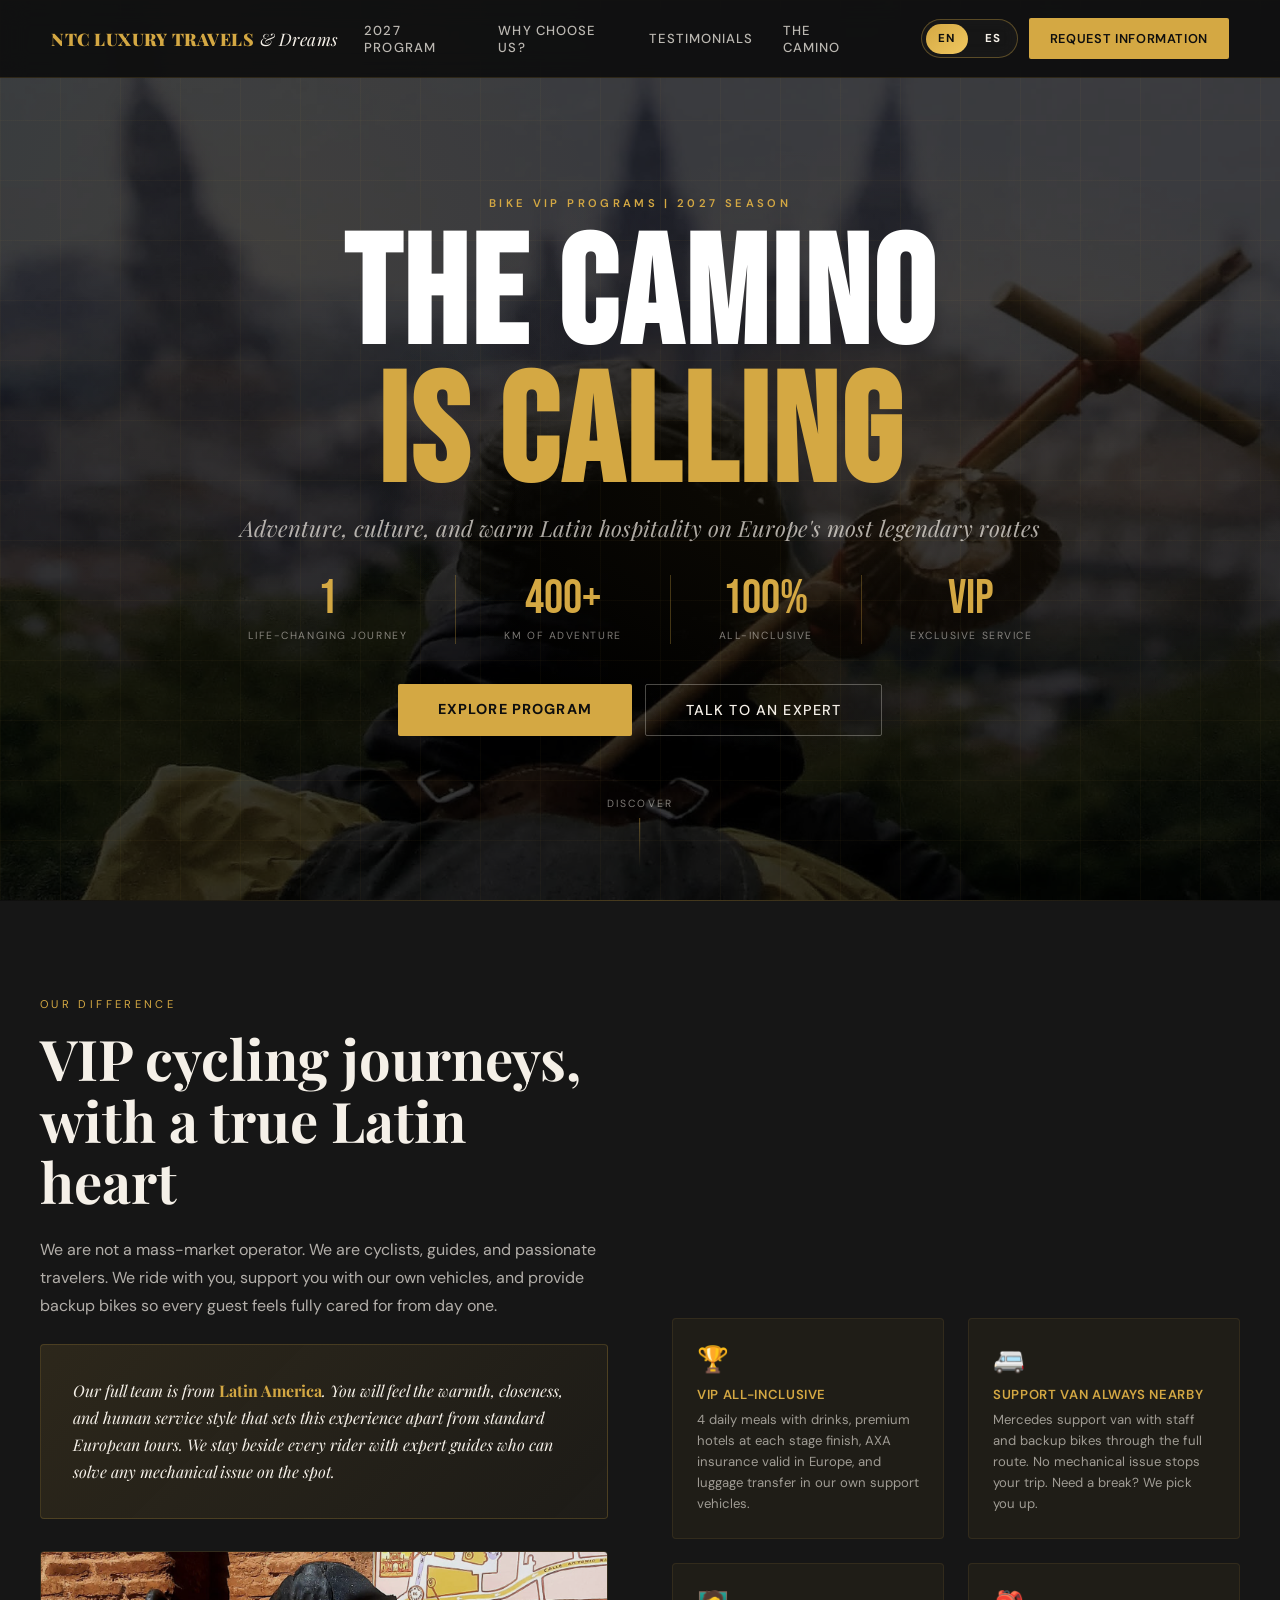
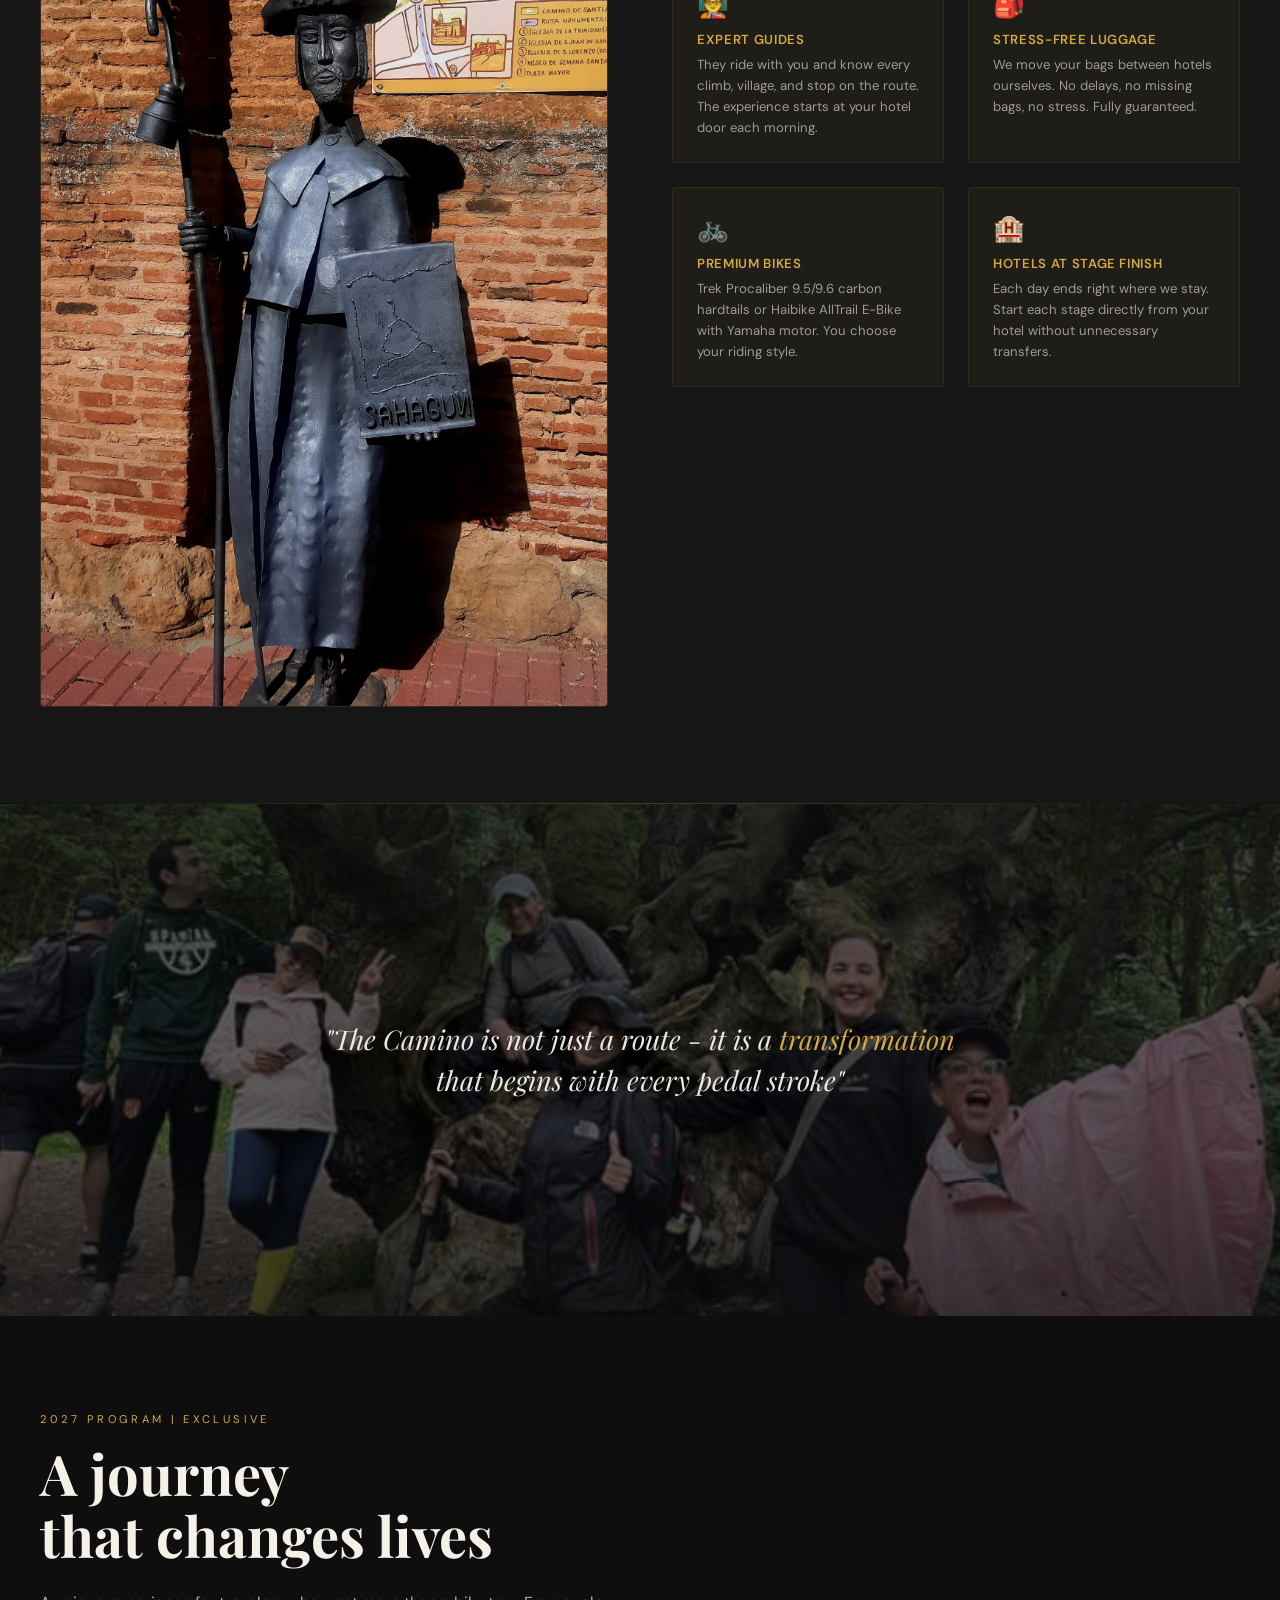
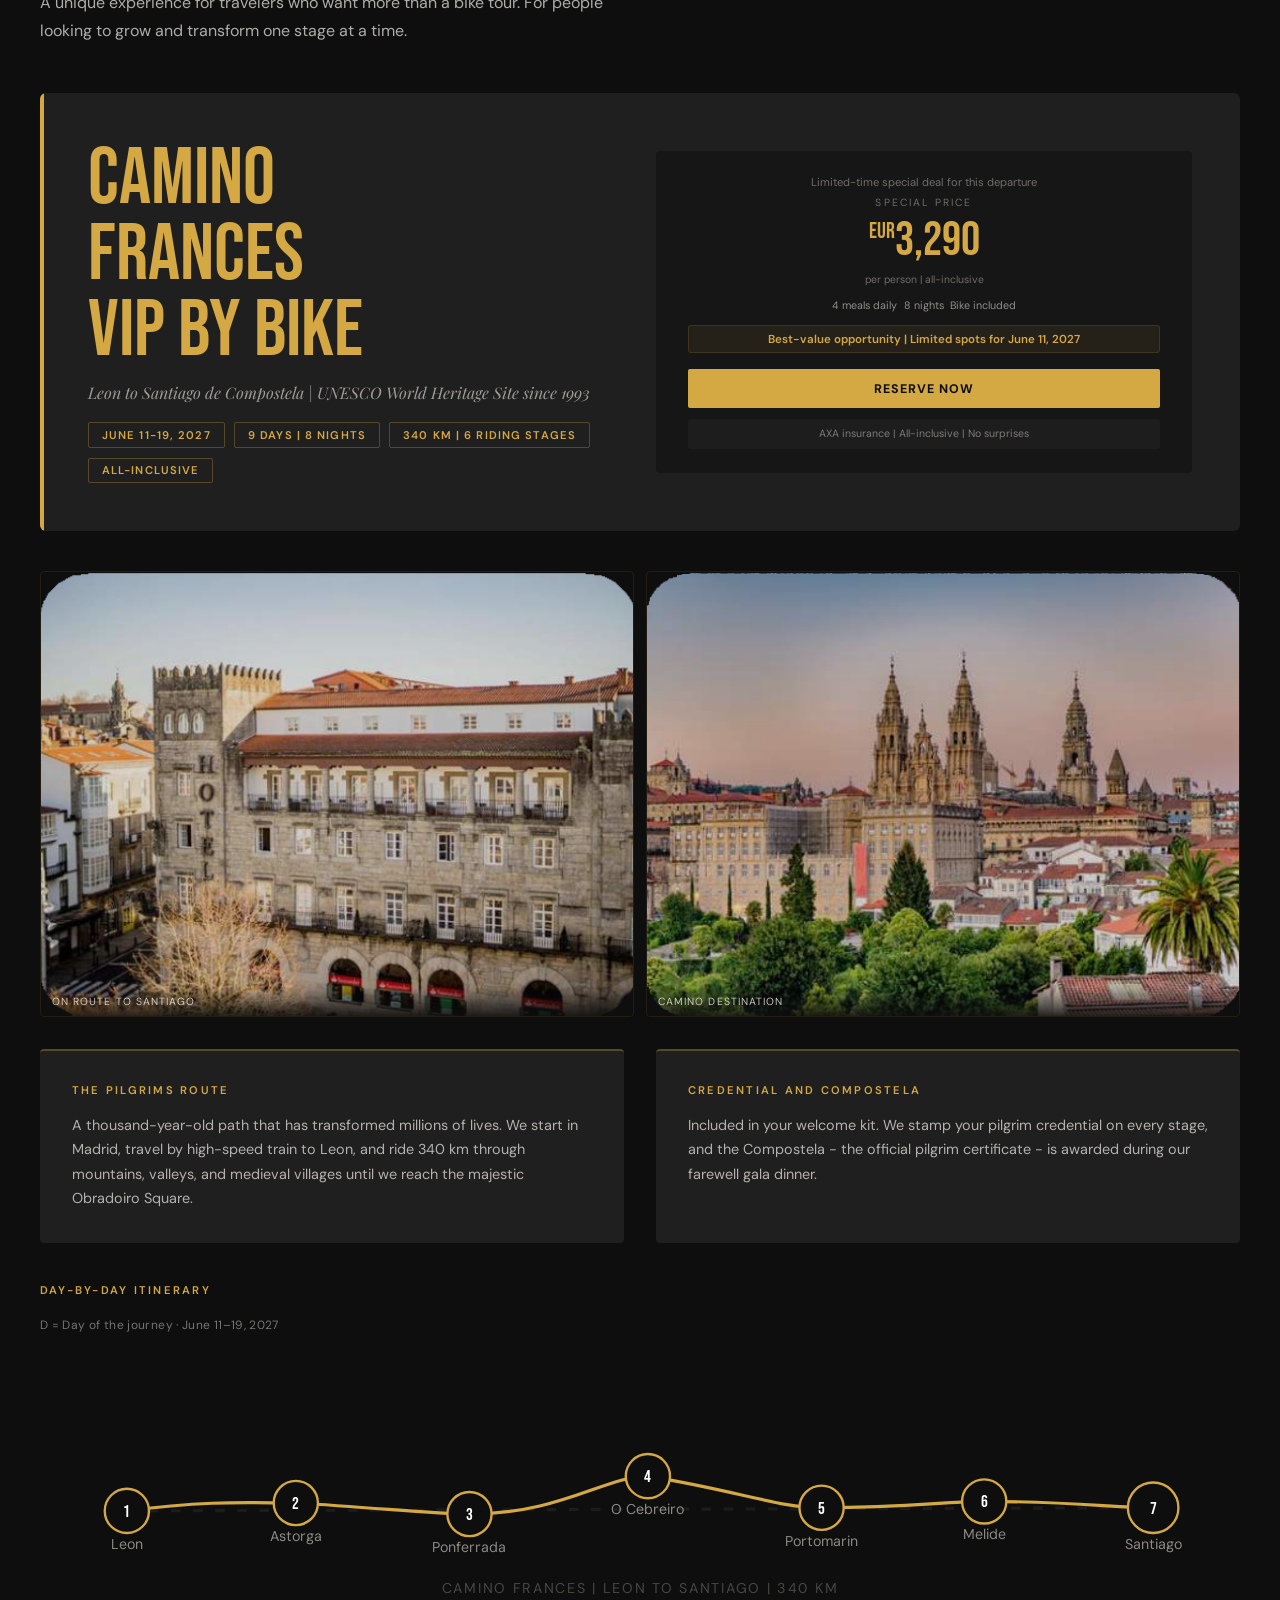
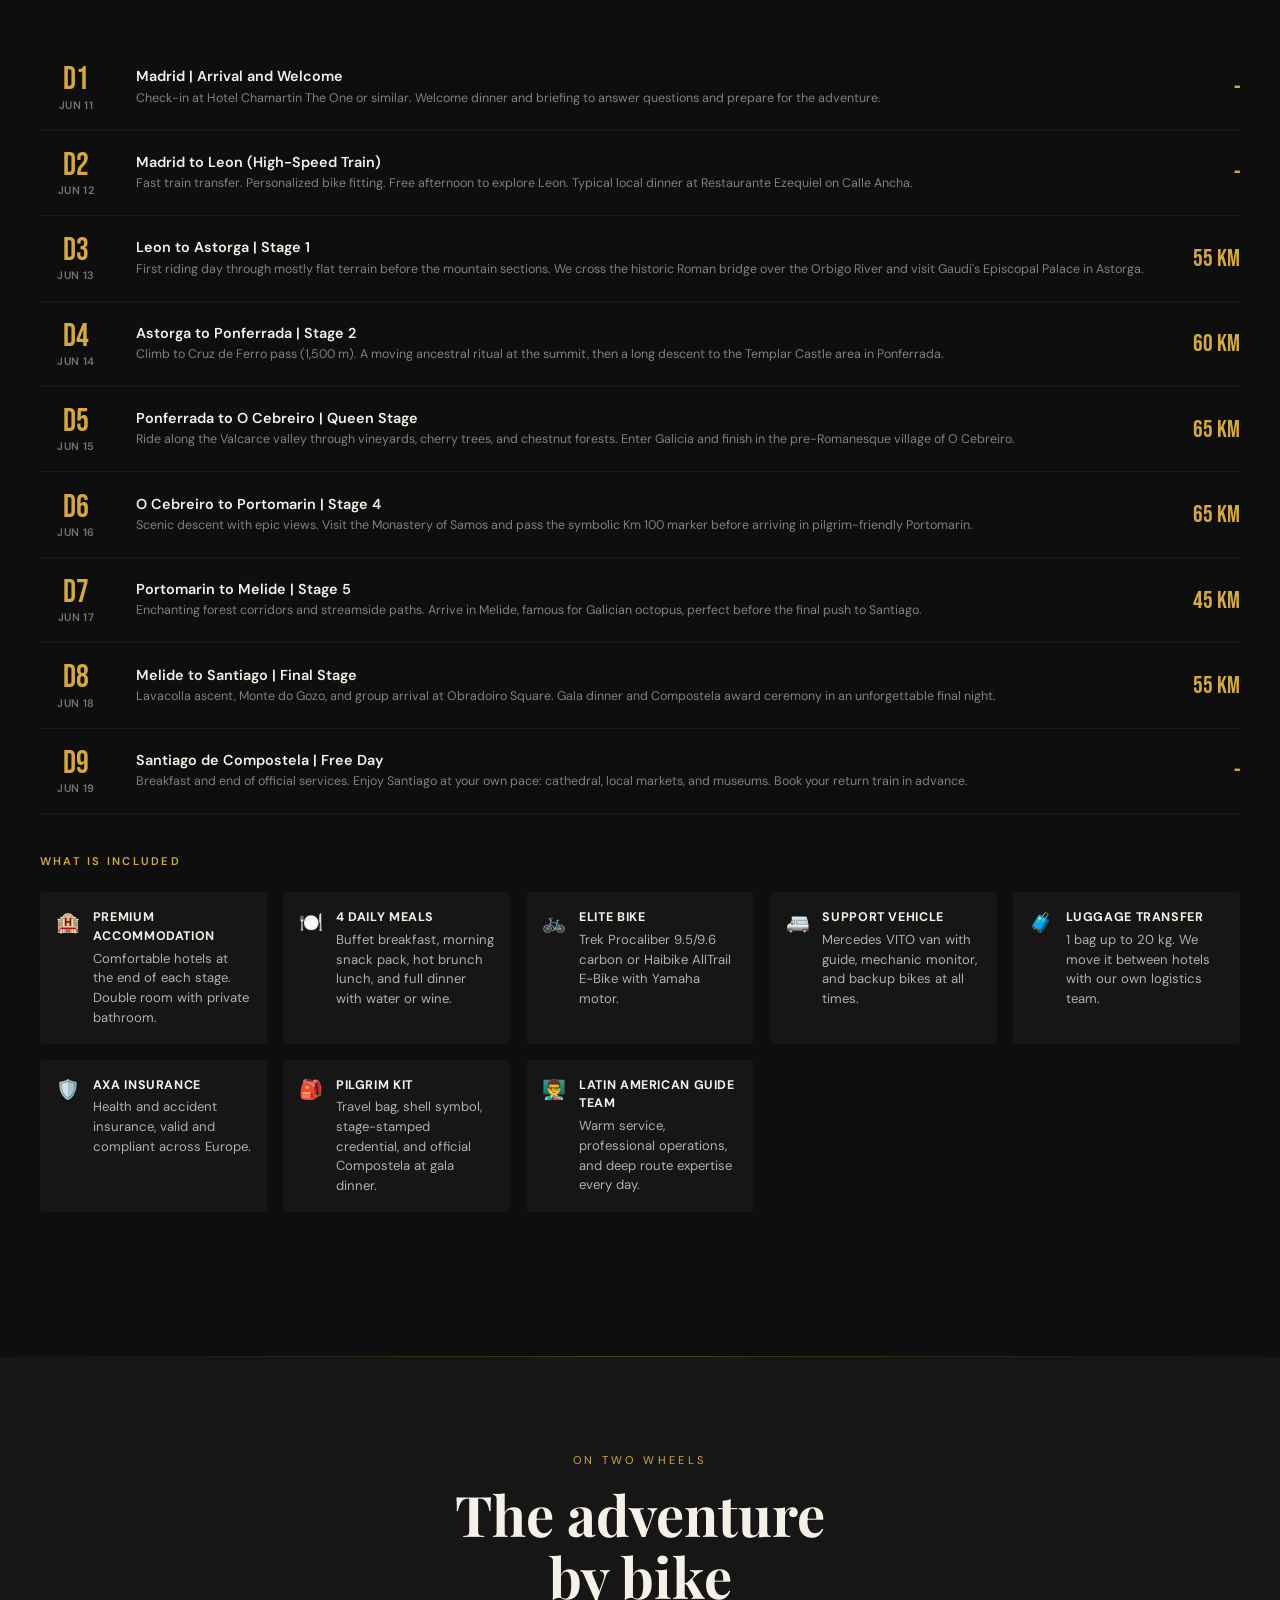
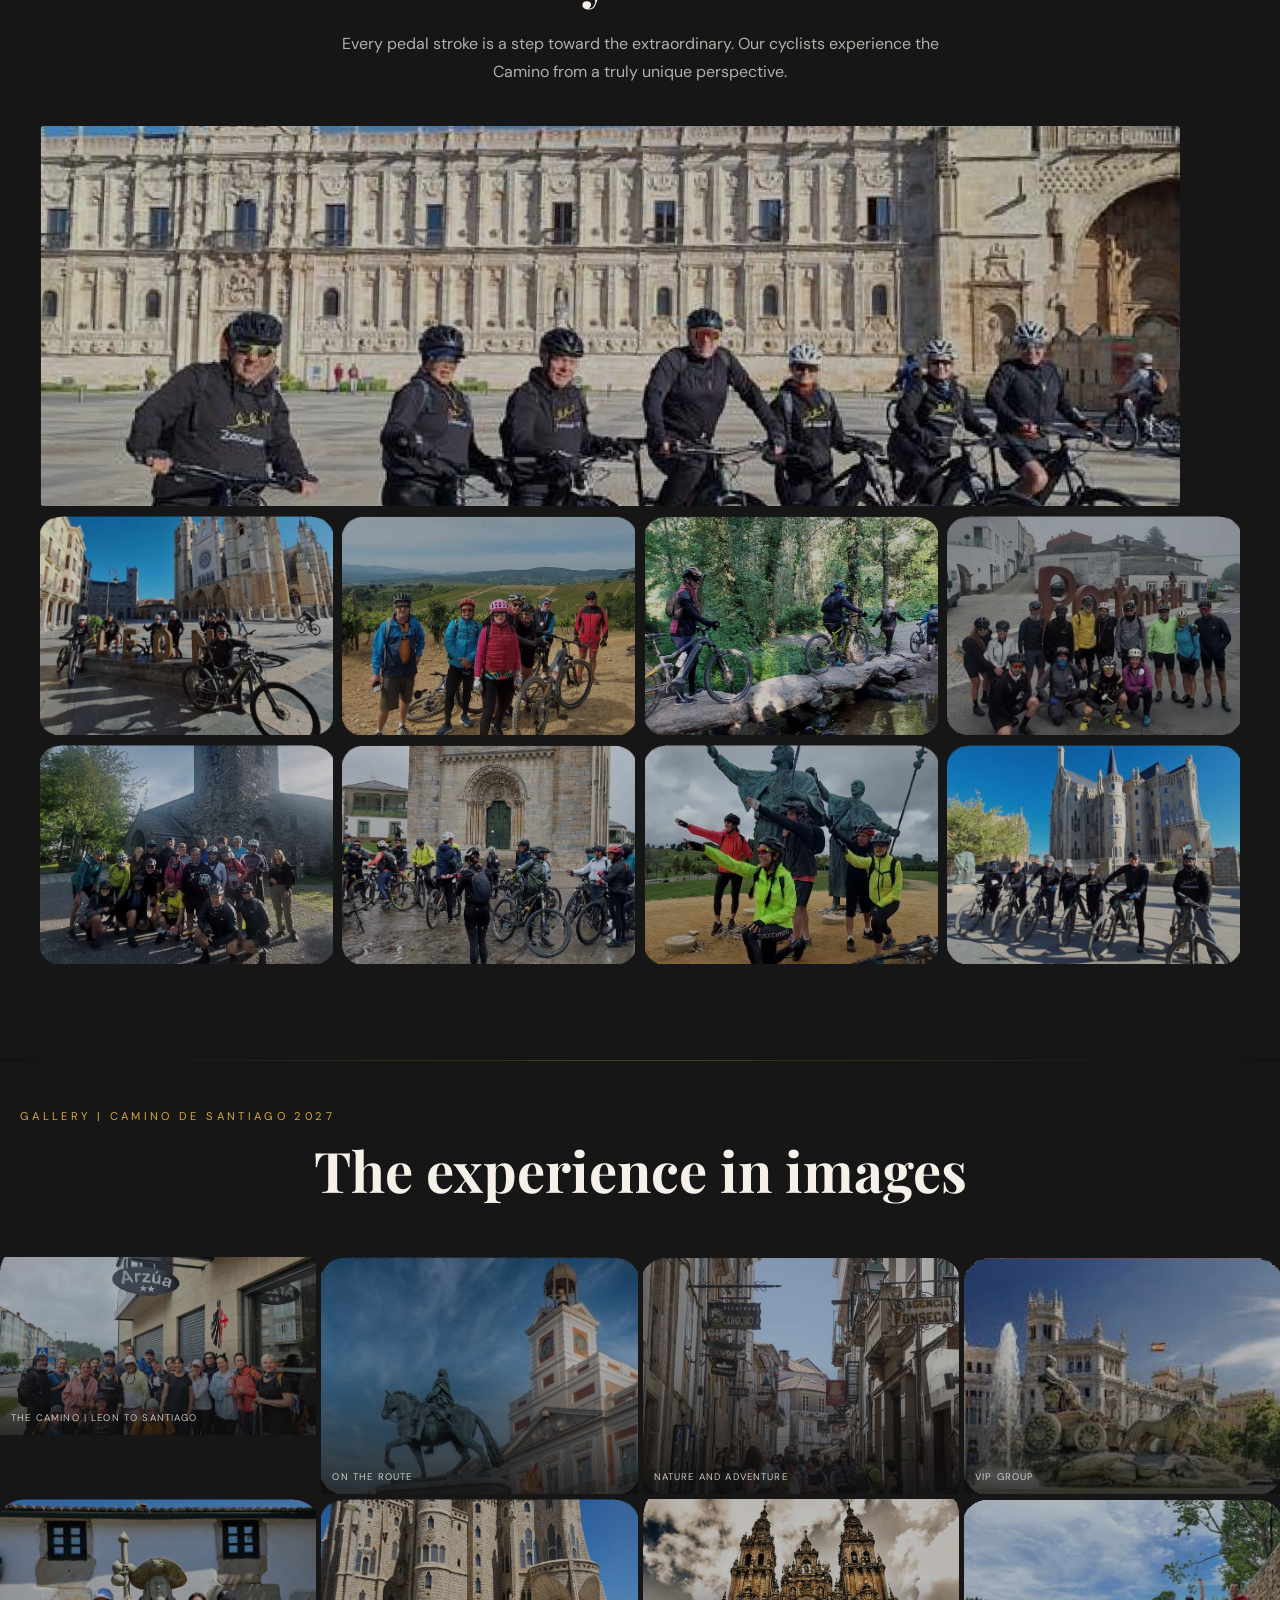
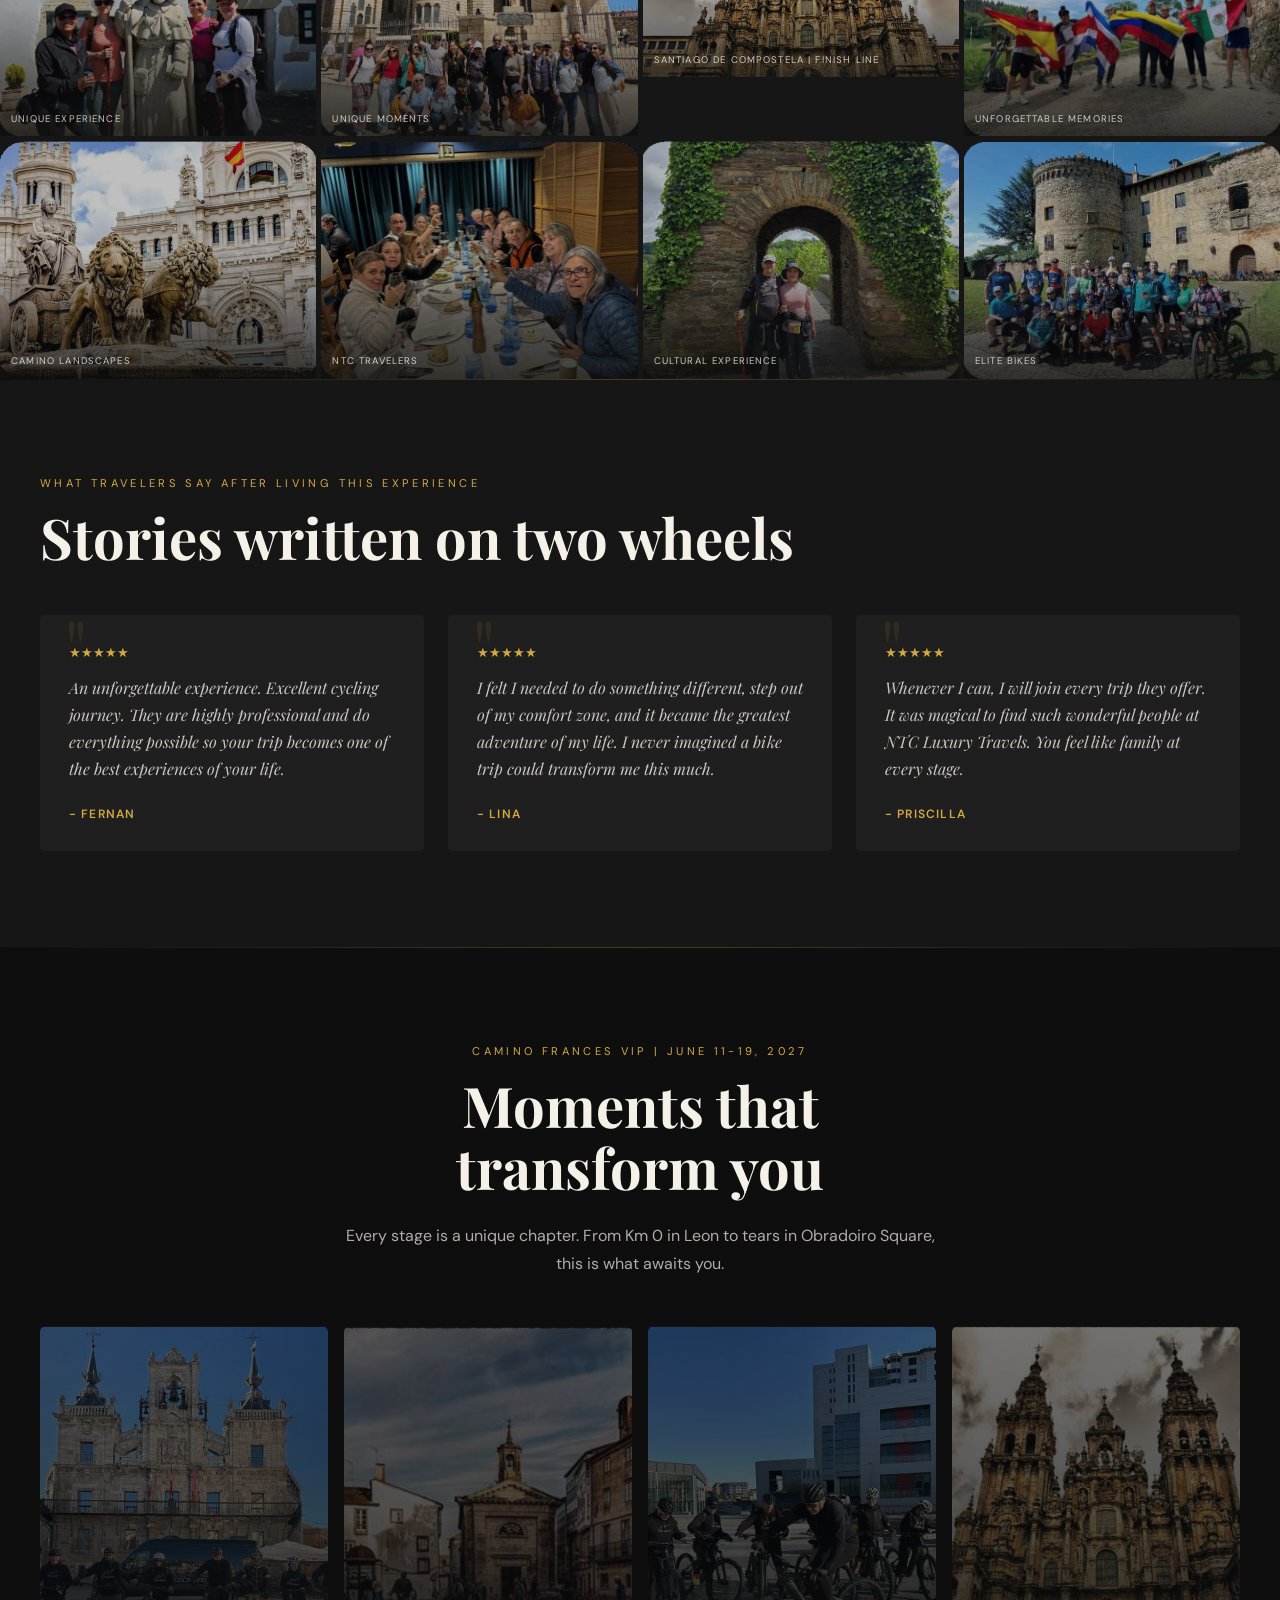
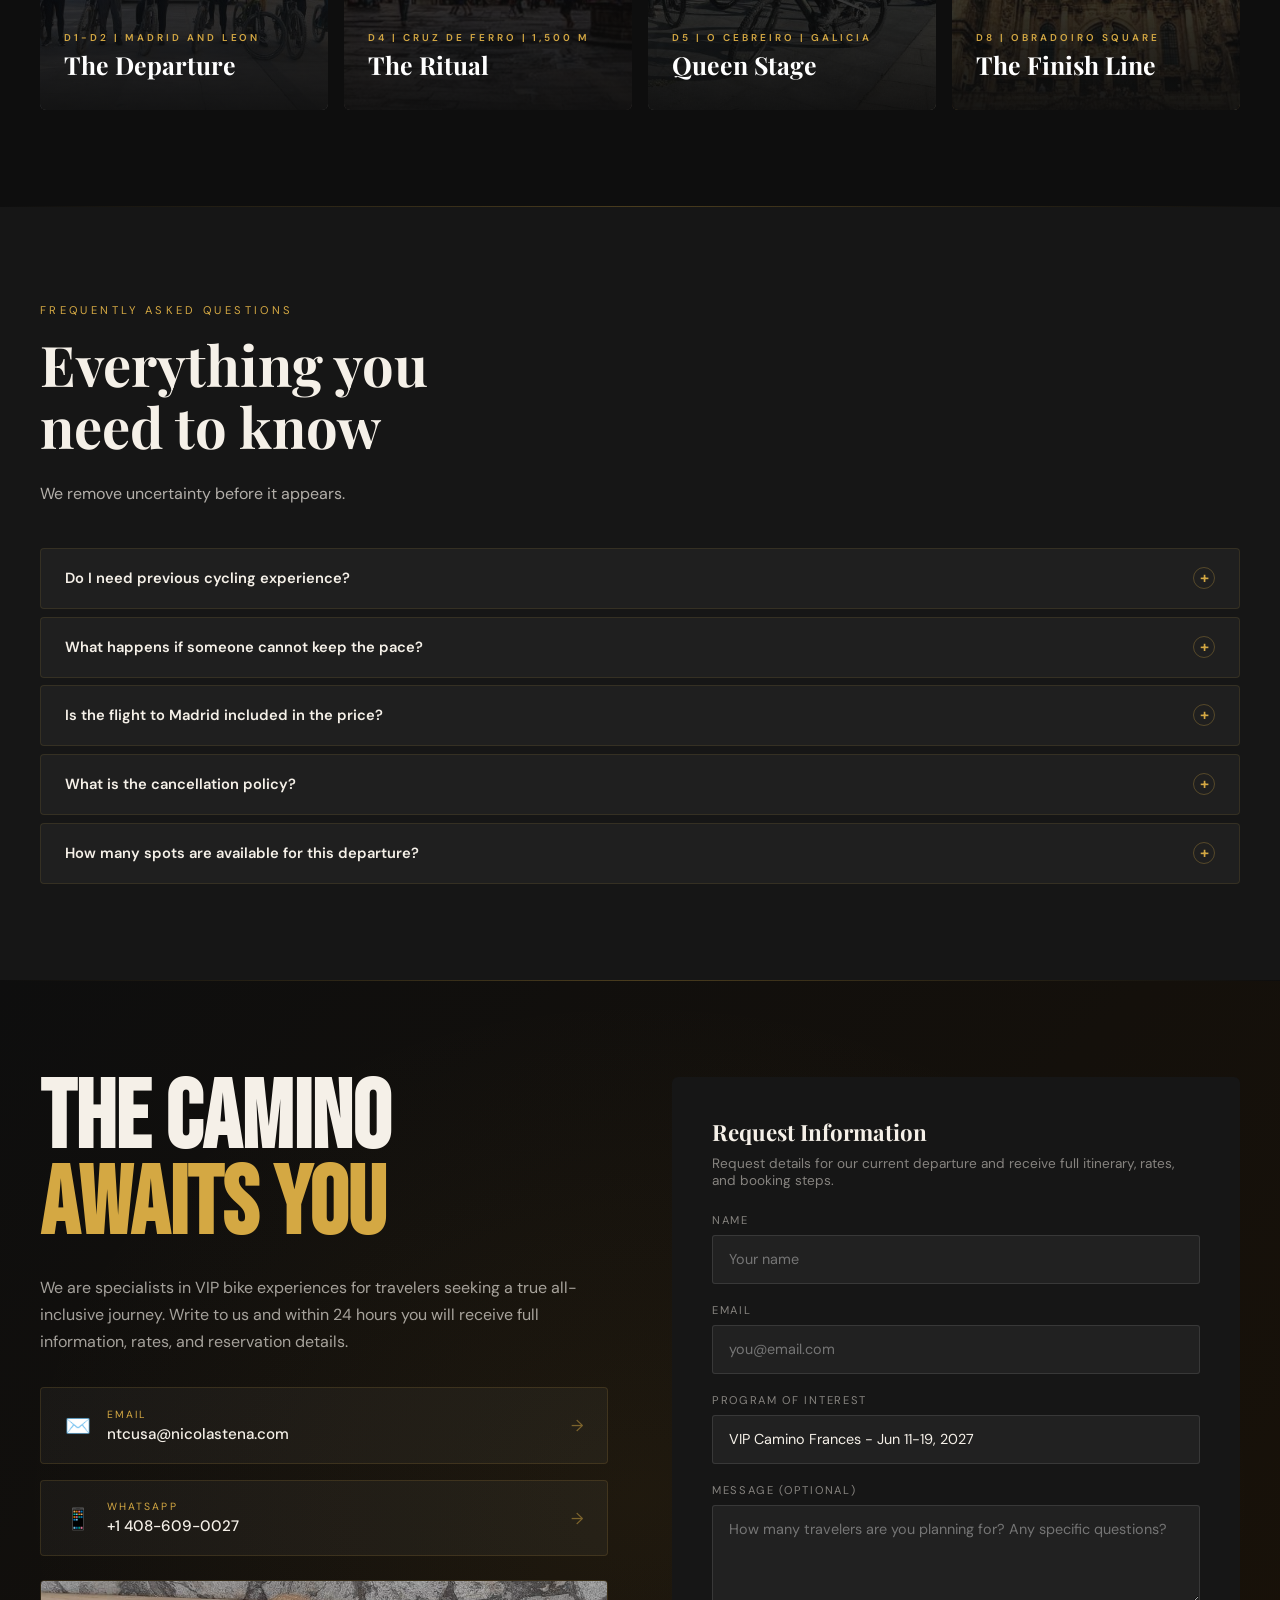
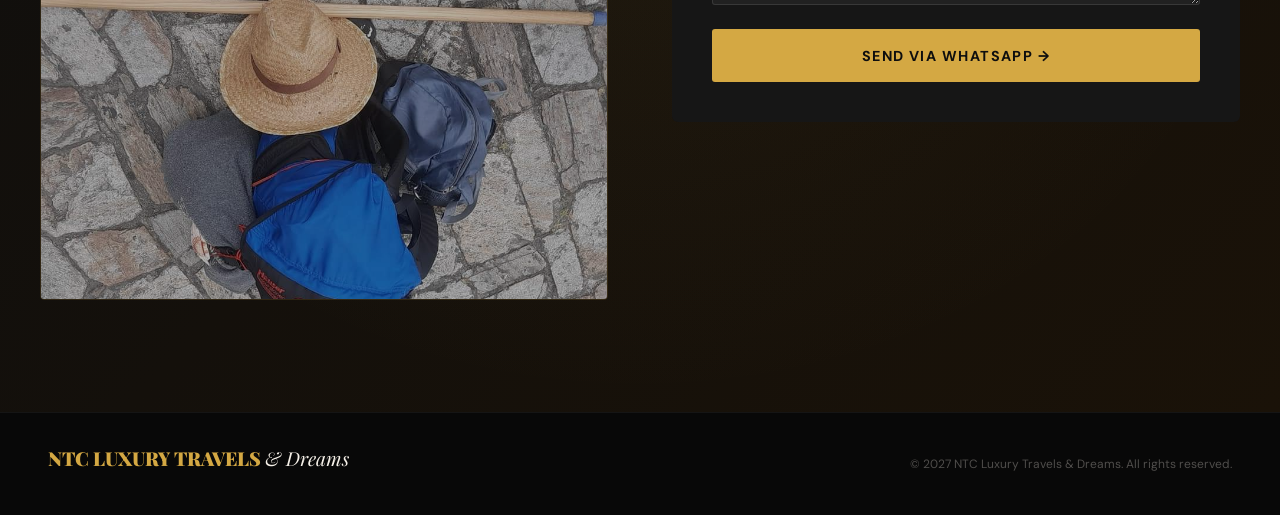
==== commit 29837490: "Actualiza salida jun 2027, itinerario D1-D9 y README Co-authored-by: Cursor <cursoragent@cursor.com>" ====
--- a/index.html
+++ b/index.html
@@ -3,8 +3,8 @@
 <head>
   <meta charset="UTF-8">
   <meta name="viewport" content="width=device-width, initial-scale=1.0">
-  <meta name="description" content="NTC Luxury Travels & Dreams - VIP Camino de Santiago by Bike 2026. Leon to Santiago, 9 days all-inclusive with Latin American guides. September 4-12, 2026.">
-  <title>NTC Luxury Travels & Dreams | VIP Camino de Santiago by Bike 2026</title>
+  <meta name="description" content="NTC Luxury Travels & Dreams - VIP Camino de Santiago by Bike 2027. Leon to Santiago, 9 days all-inclusive with Latin American guides. June 11-19, 2027.">
+  <title>NTC Luxury Travels & Dreams | VIP Camino de Santiago by Bike 2027</title>
   <meta name="theme-color" content="#0E0E0E">
   <link rel="preconnect" href="https://fonts.googleapis.com">
   <link rel="preconnect" href="https://fonts.gstatic.com" crossorigin>
@@ -19,7 +19,7 @@
     NTC LUXURY TRAVELS <span>&amp; Dreams</span>
   </a>
   <ul class="nav-links" role="list">
-    <li><a href="#programas">2026 Program</a></li>
+    <li><a href="#programas">2027 Program</a></li>
     <li><a href="#why">Why choose us?</a></li>
     <li><a href="#testimonios">Testimonials</a></li>
     <li><a href="#momentos">The Camino</a></li>
@@ -42,7 +42,7 @@
   <div class="hero-bg" aria-hidden="true"></div>
   <div class="hero-grid" aria-hidden="true"></div>
   <div class="hero-content">
-    <p class="hero-pretitle">Bike VIP Programs | 2026 Season</p>
+    <p class="hero-pretitle">Bike VIP Programs | 2027 Season</p>
     <h1 class="hero-title">THE CAMINO<br><span class="gold">IS CALLING</span></h1>
     <p class="hero-subtitle">Adventure, culture, and warm Latin hospitality on Europe's most legendary routes</p>
     <div class="hero-stats" aria-label="Program stats">
@@ -148,7 +148,7 @@
 
 <section id="programas" aria-labelledby="programs-title">
   <div class="container">
-    <span class="section-label reveal">2026 Program | Exclusive</span>
+    <span class="section-label reveal">2027 Program | Exclusive</span>
     <h2 class="section-title reveal" id="programs-title">A journey<br>that changes lives</h2>
     <p class="section-body reveal" style="margin-bottom:3rem">
       A unique experience for travelers who want more than a bike tour.
@@ -161,7 +161,7 @@
           <div class="program-banner-title">CAMINO<br>FRANCES<br>VIP BY BIKE</div>
           <p class="program-banner-sub">Leon to Santiago de Compostela | UNESCO World Heritage Site since 1993</p>
           <div class="program-tags">
-            <span class="tag tag-outline">September 4-12, 2026</span>
+            <span class="tag tag-outline">June 11-19, 2027</span>
             <span class="tag tag-outline">9 days | 8 nights</span>
             <span class="tag tag-outline">340 km | 6 riding stages</span>
             <span class="tag tag-outline">All-inclusive</span>
@@ -177,7 +177,7 @@
             <span class="price-includes-item">8 nights</span>
             <span class="price-includes-item">Bike included</span>
           </div>
-          <p class="price-urgency">Best-value opportunity | Limited spots for September 4, 2026</p>
+          <p class="price-urgency">Best-value opportunity | Limited spots for June 11, 2027</p>
           <a href="#contacto" class="btn-primary btn-price-cta" style="margin-top:1rem;display:block;text-align:center;font-size:0.78rem;padding:0.7rem 1rem">Reserve Now</a>
           <p class="price-guarantee">AXA insurance | All-inclusive | No surprises</p>
         </div>
@@ -213,6 +213,7 @@
 
       <div class="itinerary">
         <h3>Day-by-Day Itinerary</h3>
+        <p class="itinerary-legend">D = Day of the journey · June 11–19, 2027</p>
 
         <div class="route-map-wrapper" aria-hidden="true">
           <svg class="route-svg" id="svg-frances" viewBox="0 0 760 160" xmlns="http://www.w3.org/2000/svg" overflow="visible" aria-label="Camino Frances route map from Leon to Santiago" role="img">
@@ -274,7 +275,7 @@
 
         <div class="stages">
           <div class="stage">
-            <div class="stage-num">D1</div>
+            <div class="stage-num"><span class="stage-day">D1</span><span class="stage-date">Jun 11</span></div>
             <div class="stage-info">
               <h4>Madrid | Arrival and Welcome</h4>
               <p>Check-in at Hotel Chamartin The One or similar. Welcome dinner and briefing to answer questions and prepare for the adventure.</p>
@@ -282,7 +283,7 @@
             <div class="stage-km">-</div>
           </div>
           <div class="stage">
-            <div class="stage-num">D2</div>
+            <div class="stage-num"><span class="stage-day">D2</span><span class="stage-date">Jun 12</span></div>
             <div class="stage-info">
               <h4>Madrid to Leon (High-Speed Train)</h4>
               <p>Fast train transfer. Personalized bike fitting. Free afternoon to explore Leon. Typical local dinner at Restaurante Ezequiel on Calle Ancha.</p>
@@ -290,7 +291,7 @@
             <div class="stage-km">-</div>
           </div>
           <div class="stage">
-            <div class="stage-num">D3</div>
+            <div class="stage-num"><span class="stage-day">D3</span><span class="stage-date">Jun 13</span></div>
             <div class="stage-info">
               <h4>Leon to Astorga | Stage 1</h4>
               <p>First riding day through mostly flat terrain before the mountain sections. We cross the historic Roman bridge over the Orbigo River and visit Gaudi's Episcopal Palace in Astorga.</p>
@@ -298,7 +299,7 @@
             <div class="stage-km">55 km</div>
           </div>
           <div class="stage">
-            <div class="stage-num">D4</div>
+            <div class="stage-num"><span class="stage-day">D4</span><span class="stage-date">Jun 14</span></div>
             <div class="stage-info">
               <h4>Astorga to Ponferrada | Stage 2</h4>
               <p>Climb to Cruz de Ferro pass (1,500 m). A moving ancestral ritual at the summit, then a long descent to the Templar Castle area in Ponferrada.</p>
@@ -306,7 +307,7 @@
             <div class="stage-km">60 km</div>
           </div>
           <div class="stage">
-            <div class="stage-num">D5</div>
+            <div class="stage-num"><span class="stage-day">D5</span><span class="stage-date">Jun 15</span></div>
             <div class="stage-info">
               <h4>Ponferrada to O Cebreiro | Queen Stage</h4>
               <p>Ride along the Valcarce valley through vineyards, cherry trees, and chestnut forests. Enter Galicia and finish in the pre-Romanesque village of O Cebreiro.</p>
@@ -314,7 +315,7 @@
             <div class="stage-km">65 km</div>
           </div>
           <div class="stage">
-            <div class="stage-num">D6</div>
+            <div class="stage-num"><span class="stage-day">D6</span><span class="stage-date">Jun 16</span></div>
             <div class="stage-info">
               <h4>O Cebreiro to Portomarin | Stage 4</h4>
               <p>Scenic descent with epic views. Visit the Monastery of Samos and pass the symbolic Km 100 marker before arriving in pilgrim-friendly Portomarin.</p>
@@ -322,7 +323,7 @@
             <div class="stage-km">65 km</div>
           </div>
           <div class="stage">
-            <div class="stage-num">D7</div>
+            <div class="stage-num"><span class="stage-day">D7</span><span class="stage-date">Jun 17</span></div>
             <div class="stage-info">
               <h4>Portomarin to Melide | Stage 5</h4>
               <p>Enchanting forest corridors and streamside paths. Arrive in Melide, famous for Galician octopus, perfect before the final push to Santiago.</p>
@@ -330,7 +331,7 @@
             <div class="stage-km">45 km</div>
           </div>
           <div class="stage">
-            <div class="stage-num">D8</div>
+            <div class="stage-num"><span class="stage-day">D8</span><span class="stage-date">Jun 18</span></div>
             <div class="stage-info">
               <h4>Melide to Santiago | Final Stage</h4>
               <p>Lavacolla ascent, Monte do Gozo, and group arrival at Obradoiro Square. Gala dinner and Compostela award ceremony in an unforgettable final night.</p>
@@ -338,7 +339,7 @@
             <div class="stage-km">55 km</div>
           </div>
           <div class="stage">
-            <div class="stage-num">D9</div>
+            <div class="stage-num"><span class="stage-day">D9</span><span class="stage-date">Jun 19</span></div>
             <div class="stage-info">
               <h4>Santiago de Compostela | Free Day</h4>
               <p>Breakfast and end of official services. Enjoy Santiago at your own pace: cathedral, local markets, and museums. Book your return train in advance.</p>
@@ -440,7 +441,7 @@
 
 <section id="galeria" aria-label="Experience gallery">
   <div class="gallery-header">
-    <span class="section-label">Gallery | Camino de Santiago 2026</span>
+    <span class="section-label">Gallery | Camino de Santiago 2027</span>
     <h2 class="section-title" style="text-align:center">The experience in images</h2>
   </div>
   <div class="gallery-grid">
@@ -537,7 +538,7 @@
 
 <section id="momentos" aria-labelledby="momentos-title">
   <div class="container">
-    <span class="section-label reveal" style="text-align:center;display:block">Camino Frances VIP | September 4-12, 2026</span>
+    <span class="section-label reveal" style="text-align:center;display:block">Camino Frances VIP | June 11-19, 2027</span>
     <h2 class="section-title reveal" id="momentos-title" style="text-align:center">Moments that<br>transform you</h2>
     <p class="section-body reveal" style="text-align:center;margin:0 auto 3rem">
       Every stage is a unique chapter. From Km 0 in Leon to tears in Obradoiro Square, this is what awaits you.
@@ -671,7 +672,7 @@
             </div>
             <div class="contact-arrow" aria-hidden="true">→</div>
           </a>
-          <a href="https://wa.me/14086090027?text=Hello%2C%20I%20would%20like%20information%20about%20the%20VIP%20Camino%20Frances%20Bike%20Program%202026.%20Please%20contact%20me." target="_blank" rel="noopener noreferrer" class="contact-method">
+          <a href="https://wa.me/14086090027?text=Hello%2C%20I%20would%20like%20information%20about%20the%20VIP%20Camino%20Frances%20Bike%20Program%202027.%20Please%20contact%20me." target="_blank" rel="noopener noreferrer" class="contact-method">
             <div class="contact-method-icon" aria-hidden="true">📱</div>
             <div class="contact-method-info">
               <div class="contact-method-label">WhatsApp</div>
@@ -700,7 +701,7 @@
           <div class="form-group">
             <label for="programa">Program of interest</label>
             <select id="programa" name="programa">
-              <option value="frances" selected>VIP Camino Frances - Sep 4-12, 2026</option>
+              <option value="frances" selected>VIP Camino Frances - Jun 11-19, 2027</option>
             </select>
           </div>
           <div class="form-group">
@@ -716,18 +717,18 @@
 
 <footer role="contentinfo">
   <div class="footer-logo">NTC LUXURY TRAVELS <span>&amp; Dreams</span></div>
-  <div class="footer-copy">© 2026 NTC Luxury Travels &amp; Dreams. All rights reserved.</div>
+  <div class="footer-copy">© 2027 NTC Luxury Travels &amp; Dreams. All rights reserved.</div>
 </footer>
 
 <a id="whatsapp-float" class="whatsapp-float"
-   href="https://wa.me/14086090027?text=Hello%2C%20I%20am%20interested%20in%20the%20VIP%20Camino%20Frances%20Bike%20program%20(September%204-12%2C%202026).%20Can%20you%20send%20me%20details%20and%20rates%3F"
+   href="https://wa.me/14086090027?text=Hello%2C%20I%20am%20interested%20in%20the%20VIP%20Camino%20Frances%20Bike%20program%20(June%2011-19%2C%202027).%20Can%20you%20send%20me%20details%20and%20rates%3F"
    target="_blank" rel="noopener noreferrer"
    aria-label="Write to us on WhatsApp">
   <svg viewBox="0 0 32 32" xmlns="http://www.w3.org/2000/svg"><path d="M16 0C7.163 0 0 7.163 0 16c0 2.846.76 5.51 2.084 7.82L0 32l8.363-2.063A15.942 15.942 0 0016 32c8.837 0 16-7.163 16-16S24.837 0 16 0zm0 29.333a13.28 13.28 0 01-6.848-1.896l-.49-.295-5.083 1.256 1.315-4.926-.327-.522A13.28 13.28 0 012.667 16C2.667 8.636 8.636 2.667 16 2.667c7.364 0 13.333 5.97 13.333 13.333C29.333 23.364 23.364 29.333 16 29.333zm7.307-9.973c-.4-.2-2.363-1.164-2.73-1.297-.367-.132-.634-.198-.9.2s-1.032 1.296-1.266 1.563c-.232.266-.464.3-.864.1-.4-.2-1.69-.622-3.22-1.98-1.19-1.06-1.992-2.368-2.225-2.768-.232-.4-.025-.616.175-.814.18-.18.4-.465.6-.698.2-.232.266-.4.4-.666.133-.267.066-.5-.033-.7-.1-.2-.9-2.164-1.232-2.963-.326-.78-.658-.674-.9-.686l-.765-.013a1.47 1.47 0 00-1.065.5c-.367.4-1.398 1.365-1.398 3.33s1.432 3.863 1.632 4.13c.2.265 2.814 4.29 6.815 6.018 4.003 1.729 4.003 1.152 4.723 1.08.72-.07 2.363-.964 2.696-1.896.333-.932.333-1.73.233-1.896-.1-.168-.366-.266-.766-.466z"/></svg>
 </a>
 
 <div id="sticky-mobile-bar" class="sticky-mobile-bar" role="complementary" aria-label="Quick contact">
-  <a href="https://wa.me/14086090027?text=Hello%2C%20I%20am%20interested%20in%20the%20VIP%20Camino%20Frances%20Bike%20Program%202026.%20Can%20you%20contact%20me%3F"
+  <a href="https://wa.me/14086090027?text=Hello%2C%20I%20am%20interested%20in%20the%20VIP%20Camino%20Frances%20Bike%20Program%202027.%20Can%20you%20contact%20me%3F"
      class="sticky-bar-btn" target="_blank" rel="noopener noreferrer" aria-label="Contact via WhatsApp">
     📱 WhatsApp
   </a>
--- a/styles.css
+++ b/styles.css
@@ -1123,7 +1123,7 @@
 
 .stage {
   display: grid;
-  grid-template-columns: 56px 1fr auto;
+  grid-template-columns: minmax(3.75rem, auto) 1fr auto;
   gap: 1rem;
   padding: 1rem 0;
   border-bottom: 1px solid rgba(255, 255, 255, 0.05);
@@ -1137,10 +1137,36 @@
 }
 
 .stage-num {
+  display: flex;
+  flex-direction: column;
+  align-items: center;
+  justify-content: center;
+  gap: 0.2rem;
+  min-width: 3.5rem;
+  line-height: 1;
+}
+
+.stage-day {
   font-family: var(--font-display);
   font-size: 1.8rem;
-  color: rgba(255, 255, 255, 0.1);
-  line-height: 1;
+  color: var(--gold);
+}
+
+.stage-date {
+  font-family: var(--font-body);
+  font-size: 0.62rem;
+  font-weight: 600;
+  letter-spacing: 0.04em;
+  text-transform: uppercase;
+  color: rgba(245, 240, 232, 0.45);
+  white-space: nowrap;
+}
+
+.itinerary-legend {
+  font-size: 0.75rem;
+  color: rgba(245, 240, 232, 0.45);
+  margin: -0.25rem 0 1.25rem;
+  letter-spacing: 0.03em;
 }
 
 .stage-info h4 {
@@ -1169,12 +1195,13 @@
 
 @media (min-width: 640px) {
   .stage {
-    grid-template-columns: 80px 1fr auto;
+    grid-template-columns: minmax(4.5rem, auto) 1fr auto;
     gap: 1.5rem;
     padding: 1.2rem 0;
   }
 
-  .stage-num { font-size: 2rem; }
+  .stage-day { font-size: 2rem; }
+  .stage-date { font-size: 0.68rem; }
   .stage-km  { font-size: 1.5rem; }
 }
 
